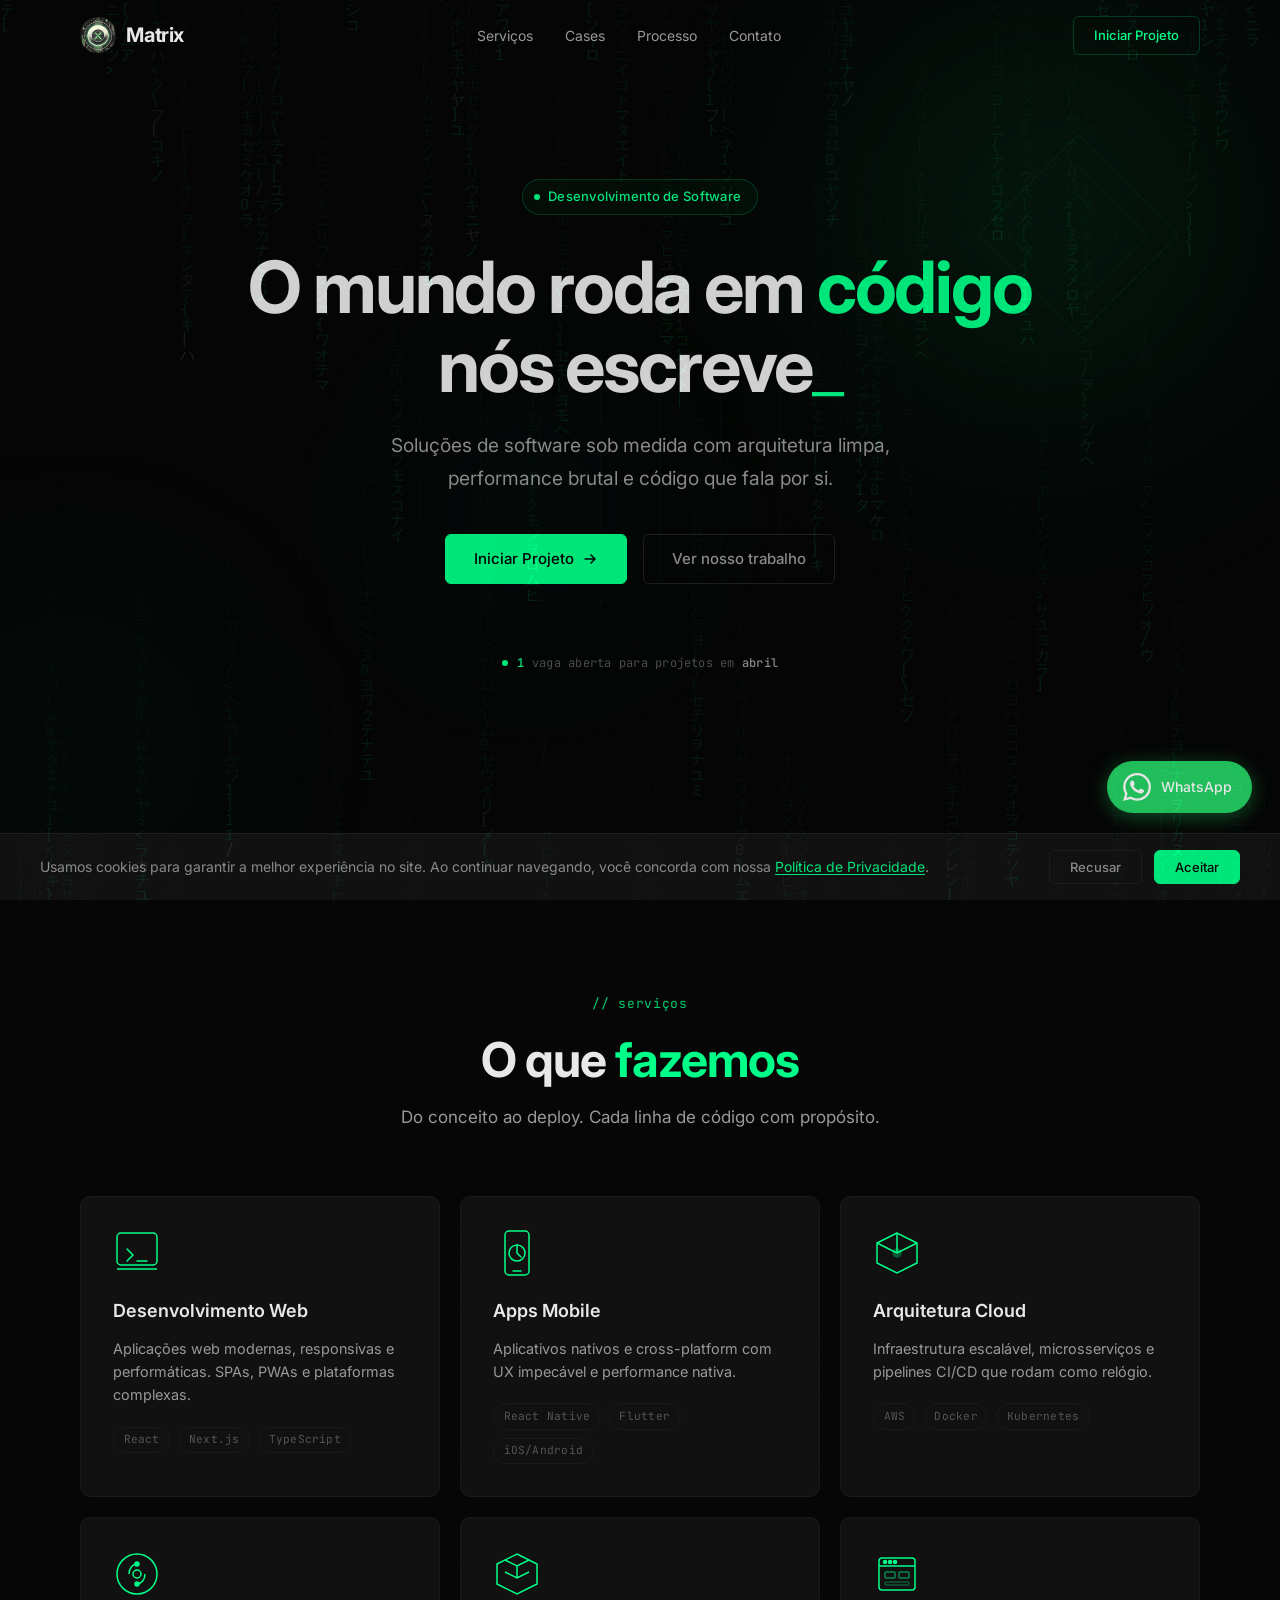
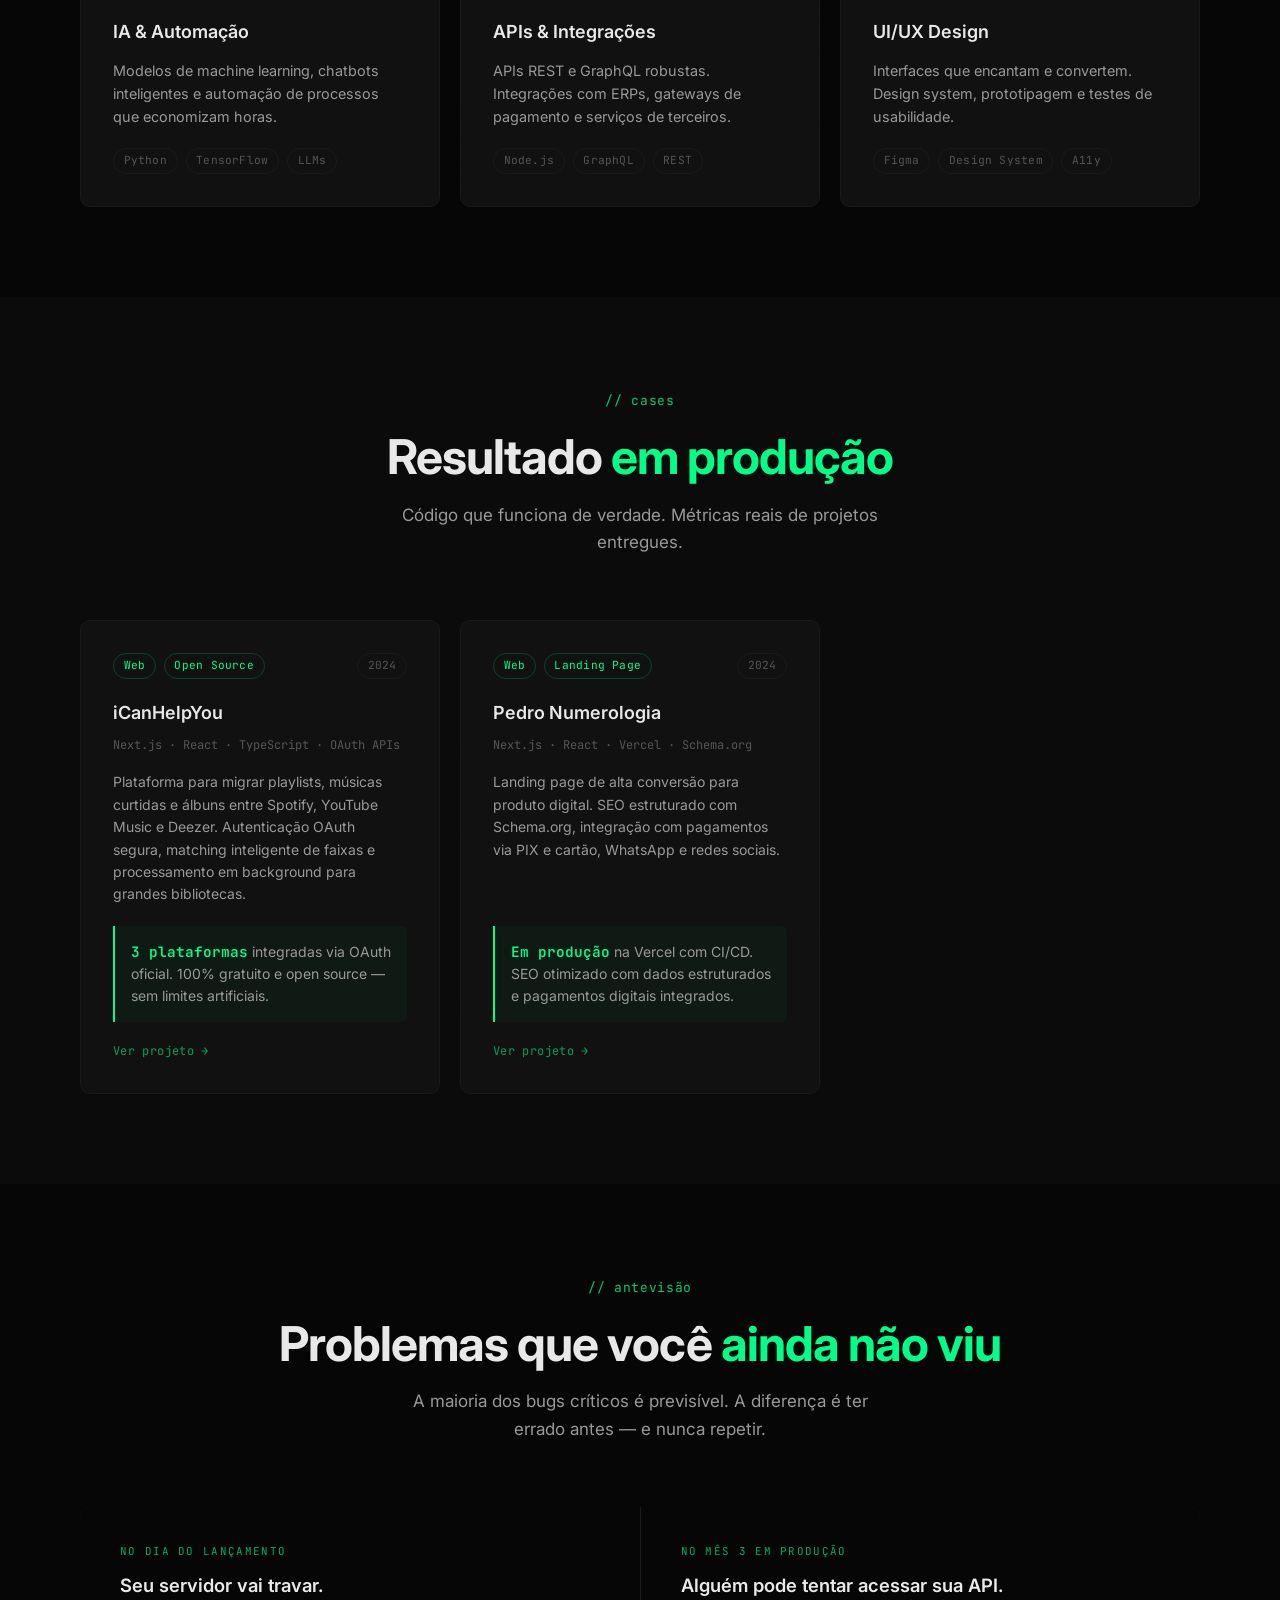
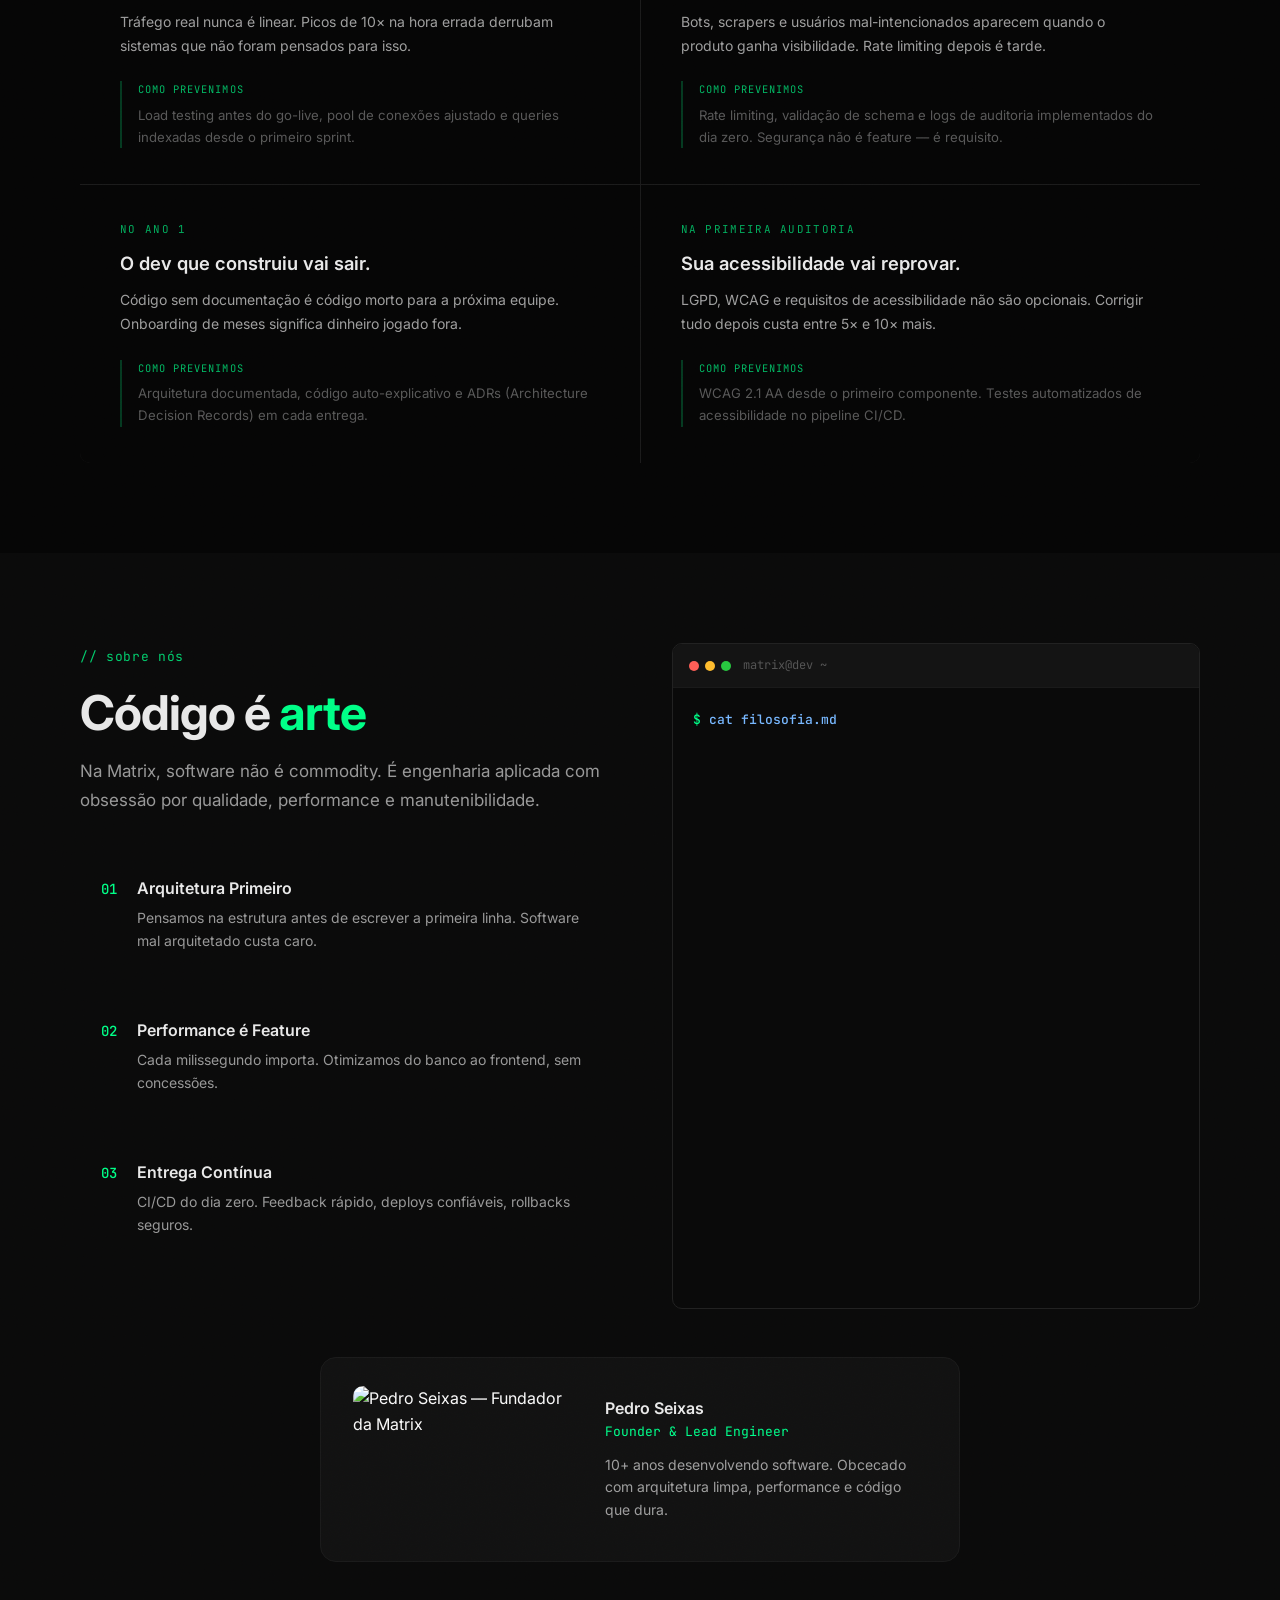
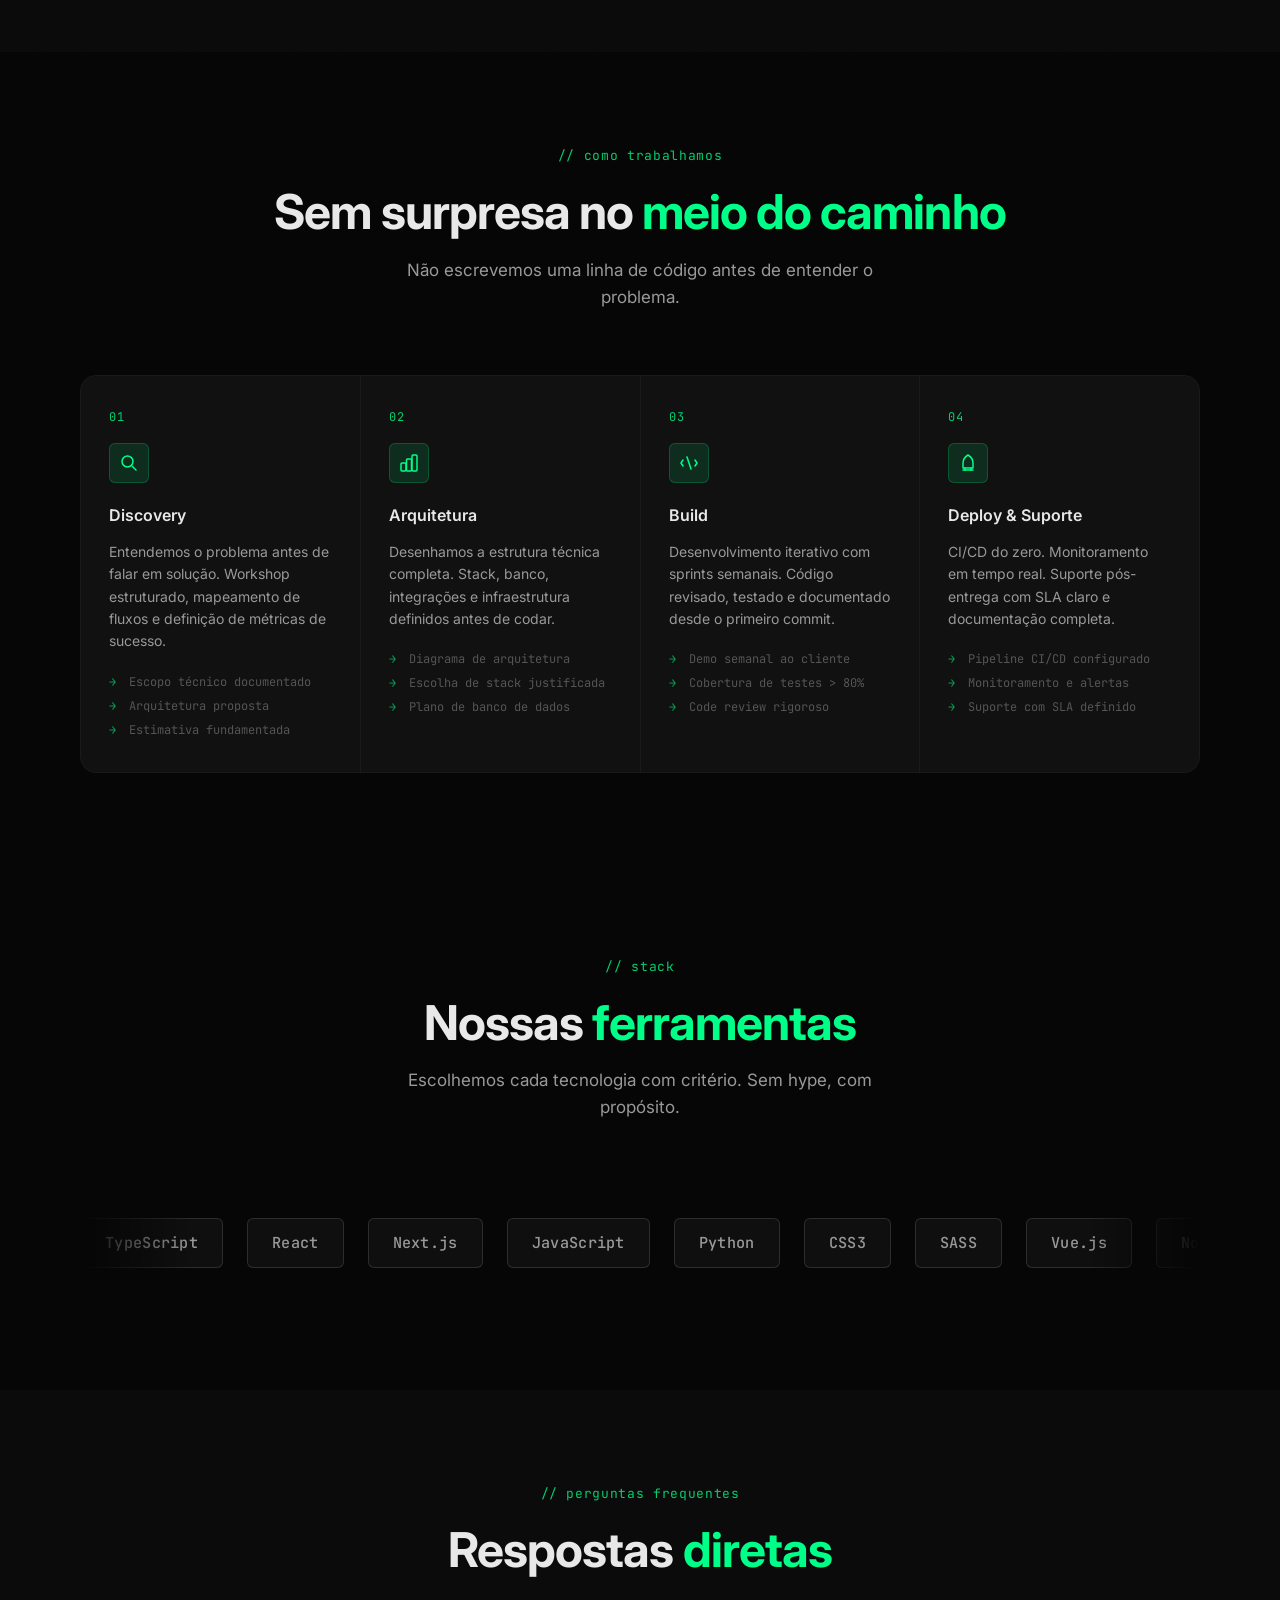
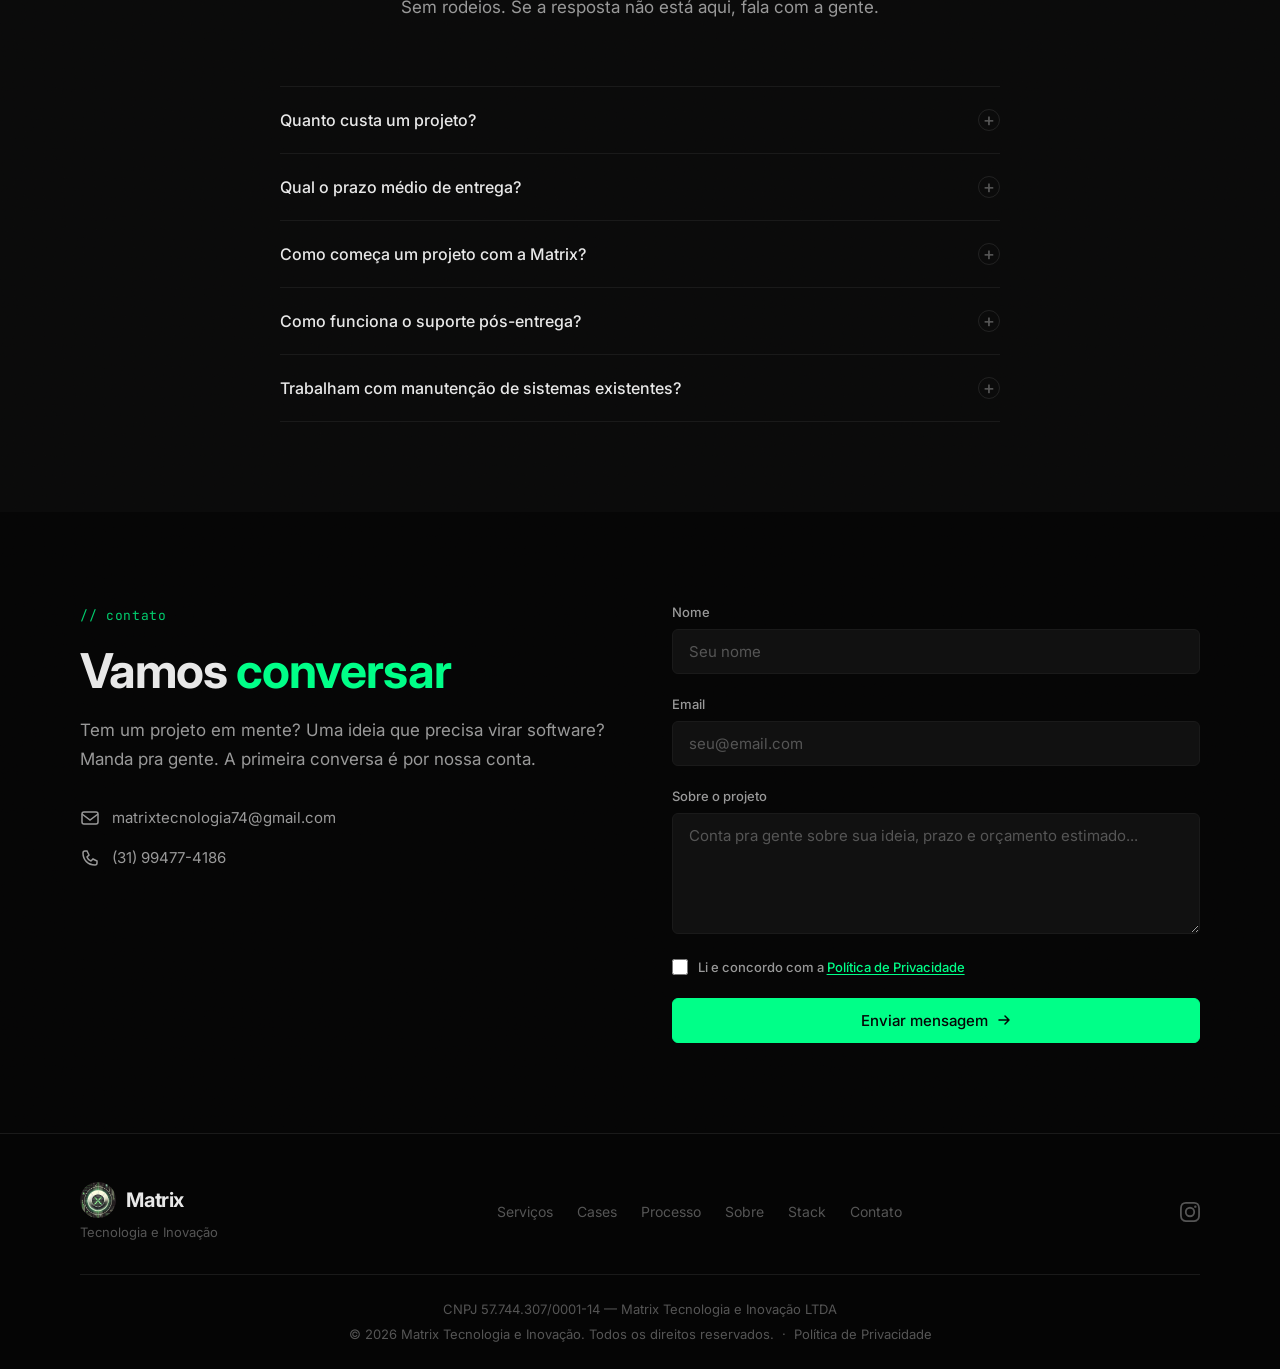
==== index.html @ fbf63c8b "feat: add Vercel security headers, CSP automation and content updates - Add vercel.json with Content" ====
<!DOCTYPE html>
<html lang="pt-BR">
<head>
    <meta charset="UTF-8">
    <meta name="viewport" content="width=device-width, initial-scale=1.0">

    <!-- SEO -->
    <meta name="description" content="Matrix Tecnologia e Inovação — Desenvolvimento de software sob medida. Web, mobile, cloud e IA com arquitetura limpa e entrega dentro do prazo.">
    <meta name="robots" content="index, follow">
    <meta name="author" content="Matrix Tecnologia e Inovação">
    <link rel="canonical" href="https://matrix-wheat-xi.vercel.app/">
    <link rel="sitemap" type="application/xml" href="/sitemap.xml">

    <!-- Open Graph -->
    <meta property="og:title" content="Matrix — Tecnologia e Inovação">
    <meta property="og:description" content="Software sob medida com arquitetura limpa, performance brutal e entrega dentro do prazo.">
    <meta property="og:type" content="website">
    <meta property="og:url" content="https://matrix-wheat-xi.vercel.app/">
    <meta property="og:image" content="https://matrix-wheat-xi.vercel.app/assets/images/og-image.png">
    <meta property="og:image:width" content="1200">
    <meta property="og:image:height" content="630">
    <meta property="og:image:alt" content="Matrix Tecnologia e Inovação">
    <meta property="og:site_name" content="Matrix Tecnologia e Inovação">
    <meta property="og:locale" content="pt_BR">

    <!-- Twitter Card -->
    <meta name="twitter:card" content="summary_large_image">
    <meta name="twitter:title" content="Matrix — Tecnologia e Inovação">
    <meta name="twitter:description" content="Software sob medida com arquitetura limpa, performance brutal e entrega dentro do prazo.">
    <meta name="twitter:image" content="https://matrix-wheat-xi.vercel.app/assets/images/og-image.png">
    <meta name="twitter:image:alt" content="Matrix Tecnologia e Inovação">

    <!-- Favicons -->
    <link rel="icon" href="/favicon.ico" sizes="any">
    <link rel="icon" href="/favicon.svg" type="image/svg+xml">
    <link rel="apple-touch-icon" href="/apple-touch-icon.png">
    <link rel="manifest" href="/site.webmanifest">
    <meta name="theme-color" content="#00ff88">
    <script type="application/ld+json">
    {
      "@context": "https://schema.org",
      "@type": "Organization",
      "name": "Matrix Tecnologia e Inovação",
      "legalName": "Matrix Tecnologia e Inovação LTDA",
      "taxID": "57.744.307/0001-14",
      "url": "https://matrix-wheat-xi.vercel.app",
      "logo": "https://matrix-wheat-xi.vercel.app/assets/images/logo.webp",
      "contactPoint": {
        "@type": "ContactPoint",
        "telephone": "+55-31-994774186",
        "email": "matrixtecnologia74@gmail.com",
        "contactType": "customer service"
      },
      "sameAs": [
        "https://www.instagram.com/matrixtecnologia.dev/"
      ]
    }
    </script>
    <title>Matrix — Tecnologia e Inovação</title>
    <link rel="preconnect" href="https://fonts.googleapis.com">
    <link rel="preconnect" href="https://fonts.gstatic.com" crossorigin>
    <link href="https://fonts.googleapis.com/css2?family=Inter:wght@300;400;500;600;700&family=JetBrains+Mono:wght@400;500&display=swap" rel="stylesheet">
    <link rel="stylesheet" href="css/style.css">

    <!-- Google Analytics -->
    <script async src="https://www.googletagmanager.com/gtag/js?id=G-4G82698109"></script>
    <script>
        window.dataLayer = window.dataLayer || [];
        function gtag(){dataLayer.push(arguments);}
        gtag('js', new Date());
        gtag('config', 'G-4G82698109');
    </script>

    <!-- Microsoft Clarity -->
    <script type="text/javascript">
        (function(c,l,a,r,i,t,y){
            c[a]=c[a]||function(){(c[a].q=c[a].q||[]).push(arguments)};
            t=l.createElement(r);t.async=1;t.src="https://www.clarity.ms/tag/"+i;
            y=l.getElementsByTagName(r)[0];y.parentNode.insertBefore(t,y);
        })(window, document, "clarity", "script", "vtnr4tjdec");
    </script>
</head>
<body>

    <canvas id="matrix-rain" aria-hidden="true"></canvas>

    <a href="#main-content" class="skip-link">Ir para o conteúdo principal</a>

    <!-- ═══════════════════════════════════════════════
         NAVBAR
         ═══════════════════════════════════════════════ -->
    <nav id="navbar">
        <div class="nav-container">
            <a href="#" class="nav-logo">
                <img src="assets/images/logo.webp" alt="Matrix Logo" class="logo-img" width="36" height="36">
                <span class="logo-text">Matrix</span>
            </a>
            <ul class="nav-links">
                <li><a href="#servicos">Serviços</a></li>
                <li><a href="#cases">Cases</a></li>
                <li><a href="#processo">Processo</a></li>
                <li><a href="#contato">Contato</a></li>
            </ul>
            <a href="#contato" class="nav-cta">Iniciar Projeto</a>
            <button class="nav-toggle" id="navToggle" aria-label="Abrir menu de navegação">
                <span></span><span></span><span></span>
            </button>
        </div>
    </nav>

    <!-- ═══════════════════════════════════════════════
         HERO
         ═══════════════════════════════════════════════ -->
    <section id="hero">
        <div class="grain-overlay"></div>
        <div class="hero-orb hero-orb--1"></div>
        <div class="hero-orb hero-orb--2"></div>
        <div class="hero-orb hero-orb--3"></div>
        <div class="hero-grid"></div>
        <svg class="hero-shape hero-shape--1" viewBox="0 0 200 200" fill="none" xmlns="http://www.w3.org/2000/svg" aria-hidden="true">
            <path d="M100 0L200 100L100 200L0 100Z" stroke="currentColor" stroke-width="1" opacity="0.15"/>
            <path d="M100 30L170 100L100 170L30 100Z" stroke="currentColor" stroke-width="1" opacity="0.1"/>
            <path d="M100 60L140 100L100 140L60 100Z" stroke="currentColor" stroke-width="1" opacity="0.08"/>
        </svg>
        <svg class="hero-shape hero-shape--2" viewBox="0 0 120 120" fill="none" xmlns="http://www.w3.org/2000/svg" aria-hidden="true">
            <circle cx="60" cy="60" r="58" stroke="currentColor" stroke-width="0.5" opacity="0.12"/>
            <circle cx="60" cy="60" r="40" stroke="currentColor" stroke-width="0.5" opacity="0.08"/>
            <circle cx="60" cy="60" r="22" stroke="currentColor" stroke-width="0.5" opacity="0.06"/>
            <line x1="60" y1="0" x2="60" y2="120" stroke="currentColor" stroke-width="0.3" opacity="0.06"/>
            <line x1="0" y1="60" x2="120" y2="60" stroke="currentColor" stroke-width="0.3" opacity="0.06"/>
        </svg>

        <div class="hero-content" id="main-content">
            <div class="hero-badge">
                <span class="badge-dot"></span>
                Desenvolvimento de Software
            </div>
            <h1 class="hero-title">
                O mundo roda em <span class="accent-text">código</span><br>
                nós escrevemos as regras<span class="cursor">_</span>
            </h1>
            <p class="hero-subtitle">
                Soluções de software sob medida com arquitetura limpa,
                performance brutal e código que fala por si.
            </p>
            <div class="hero-actions">
                <a href="#contato" class="btn btn--primary">
                    <span>Iniciar Projeto</span>
                    <svg width="16" height="16" viewBox="0 0 16 16" fill="none" aria-hidden="true">
                        <path d="M3 8H13M13 8L9 4M13 8L9 12" stroke="currentColor" stroke-width="1.5" stroke-linecap="round" stroke-linejoin="round"/>
                    </svg>
                </a>
                <a href="#cases" class="btn btn--ghost">Ver nosso trabalho</a>
            </div>
            <div class="hero-availability">
                <span class="availability-dot" aria-hidden="true"></span>
                <span><strong class="availability-count">1</strong> vaga aberta para projetos em <strong>abril</strong></span>
            </div>
        </div>
    </section>

    <!-- ═══════════════════════════════════════════════
         SERVIÇOS
         ═══════════════════════════════════════════════ -->
    <section id="servicos" class="section">
        <div class="grain-overlay"></div>
        <div class="container">
            <div class="section-header">
                <span class="section-tag">// serviços</span>
                <h2 class="section-title">O que <span class="accent-text">fazemos</span></h2>
                <p class="section-desc">
                    Do conceito ao deploy. Cada linha de código com propósito.
                </p>
            </div>
            <div class="services-grid">
                <div class="service-card reveal">
                    <div class="service-icon">
                        <svg viewBox="0 0 48 48" fill="none" stroke="currentColor" stroke-width="1.5" aria-hidden="true">
                            <rect x="4" y="4" width="40" height="32" rx="4" />
                            <path d="M14 20L20 26L14 32" stroke-linecap="round" stroke-linejoin="round"/>
                            <line x1="24" y1="32" x2="34" y2="32" stroke-linecap="round"/>
                            <line x1="4" y1="40" x2="44" y2="40"/>
                        </svg>
                    </div>
                    <h3>Desenvolvimento Web</h3>
                    <p>Aplicações web modernas, responsivas e performáticas. SPAs, PWAs e plataformas complexas.</p>
                    <div class="service-tags">
                        <span>React</span><span>Next.js</span><span>TypeScript</span>
                    </div>
                </div>

                <div class="service-card reveal">
                    <div class="service-icon">
                        <svg viewBox="0 0 48 48" fill="none" stroke="currentColor" stroke-width="1.5" aria-hidden="true">
                            <rect x="12" y="2" width="24" height="44" rx="4"/>
                            <line x1="20" y1="42" x2="28" y2="42" stroke-linecap="round"/>
                            <circle cx="24" cy="24" r="8"/>
                            <path d="M24 16V24L28 28" stroke-linecap="round" stroke-linejoin="round"/>
                        </svg>
                    </div>
                    <h3>Apps Mobile</h3>
                    <p>Aplicativos nativos e cross-platform com UX impecável e performance nativa.</p>
                    <div class="service-tags">
                        <span>React Native</span><span>Flutter</span><span>iOS/Android</span>
                    </div>
                </div>

                <div class="service-card reveal">
                    <div class="service-icon">
                        <svg viewBox="0 0 48 48" fill="none" stroke="currentColor" stroke-width="1.5" aria-hidden="true">
                            <path d="M24 4L4 14V34L24 44L44 34V14L24 4Z"/>
                            <path d="M24 4V24"/>
                            <path d="M4 14L24 24"/>
                            <path d="M44 14L24 24"/>
                            <circle cx="24" cy="24" r="4" fill="currentColor" opacity="0.3"/>
                        </svg>
                    </div>
                    <h3>Arquitetura Cloud</h3>
                    <p>Infraestrutura escalável, microsserviços e pipelines CI/CD que rodam como relógio.</p>
                    <div class="service-tags">
                        <span>AWS</span><span>Docker</span><span>Kubernetes</span>
                    </div>
                </div>

                <div class="service-card reveal">
                    <div class="service-icon">
                        <svg viewBox="0 0 48 48" fill="none" stroke="currentColor" stroke-width="1.5" aria-hidden="true">
                            <circle cx="24" cy="24" r="20"/>
                            <path d="M16 24C16 18 20 14 24 14"/>
                            <path d="M32 24C32 30 28 34 24 34"/>
                            <circle cx="24" cy="24" r="4"/>
                            <circle cx="24" cy="14" r="2" fill="currentColor"/>
                            <circle cx="24" cy="34" r="2" fill="currentColor"/>
                        </svg>
                    </div>
                    <h3>IA & Automação</h3>
                    <p>Modelos de machine learning, chatbots inteligentes e automação de processos que economizam horas.</p>
                    <div class="service-tags">
                        <span>Python</span><span>TensorFlow</span><span>LLMs</span>
                    </div>
                </div>

                <div class="service-card reveal">
                    <div class="service-icon">
                        <svg viewBox="0 0 48 48" fill="none" stroke="currentColor" stroke-width="1.5" aria-hidden="true">
                            <path d="M24 4L44 14V34L24 44L4 34V14L24 4Z"/>
                            <path d="M12 10L24 16L36 10"/>
                            <path d="M12 22L24 28L36 22"/>
                            <path d="M24 16V28"/>
                        </svg>
                    </div>
                    <h3>APIs & Integrações</h3>
                    <p>APIs REST e GraphQL robustas. Integrações com ERPs, gateways de pagamento e serviços de terceiros.</p>
                    <div class="service-tags">
                        <span>Node.js</span><span>GraphQL</span><span>REST</span>
                    </div>
                </div>

                <div class="service-card reveal">
                    <div class="service-icon">
                        <svg viewBox="0 0 48 48" fill="none" stroke="currentColor" stroke-width="1.5" aria-hidden="true">
                            <rect x="6" y="8" width="36" height="32" rx="3"/>
                            <path d="M6 16H42"/>
                            <circle cx="12" cy="12" r="1.5" fill="currentColor"/>
                            <circle cx="17" cy="12" r="1.5" fill="currentColor"/>
                            <circle cx="22" cy="12" r="1.5" fill="currentColor"/>
                            <rect x="12" y="22" width="10" height="6" rx="1" opacity="0.5"/>
                            <rect x="26" y="22" width="10" height="6" rx="1" opacity="0.5"/>
                            <rect x="12" y="32" width="24" height="3" rx="1" opacity="0.3"/>
                        </svg>
                    </div>
                    <h3>UI/UX Design</h3>
                    <p>Interfaces que encantam e convertem. Design system, prototipagem e testes de usabilidade.</p>
                    <div class="service-tags">
                        <span>Figma</span><span>Design System</span><span>A11y</span>
                    </div>
                </div>
            </div>
        </div>
    </section>

    <!-- ═══════════════════════════════════════════════
         CASES
         ═══════════════════════════════════════════════ -->
    <section id="cases" class="section">
        <div class="grain-overlay"></div>
        <div class="container">
            <div class="section-header">
                <span class="section-tag">// cases</span>
                <h2 class="section-title">Resultado <span class="accent-text">em produção</span></h2>
                <p class="section-desc">
                    Código que funciona de verdade. Métricas reais de projetos entregues.
                </p>
            </div>
            <div class="cases-grid">
                <div class="case-card reveal">
                    <div class="case-tags">
                        <span class="case-tag">Web</span>
                        <span class="case-tag">Open Source</span>
                        <span class="case-tag case-tag--date">2024</span>
                    </div>
                    <h3 class="case-title">iCanHelpYou</h3>
                    <p class="case-stack">Next.js · React · TypeScript · OAuth APIs</p>
                    <p class="case-desc">Plataforma para migrar playlists, músicas curtidas e álbuns entre Spotify, YouTube Music e Deezer. Autenticação OAuth segura, matching inteligente de faixas e processamento em background para grandes bibliotecas.</p>
                    <div class="case-result">
                        <span class="case-metric">3 plataformas</span> integradas via OAuth oficial. 100% gratuito e open source — sem limites artificiais.
                    </div>
                    <div class="case-links">
                        <a href="https://icanhelpyou-delta.vercel.app/login" class="case-link" target="_blank" rel="noopener">Ver projeto →</a>
                    </div>
                </div>

                <div class="case-card reveal">
                    <div class="case-tags">
                        <span class="case-tag">Web</span>
                        <span class="case-tag">Landing Page</span>
                        <span class="case-tag case-tag--date">2024</span>
                    </div>
                    <h3 class="case-title">Pedro Numerologia</h3>
                    <p class="case-stack">Next.js · React · Vercel · Schema.org</p>
                    <p class="case-desc">Landing page de alta conversão para produto digital. SEO estruturado com Schema.org, integração com pagamentos via PIX e cartão, WhatsApp e redes sociais.</p>
                    <div class="case-result">
                        <span class="case-metric">Em produção</span> na Vercel com CI/CD. SEO otimizado com dados estruturados e pagamentos digitais integrados.
                    </div>
                    <a href="https://pedro-numerologia.vercel.app/" class="case-link" target="_blank" rel="noopener">Ver projeto →</a>
                </div>
            </div>
        </div>
    </section>

    <!-- ═══════════════════════════════════════════════
         PROBLEMAS QUE VOCÊ AINDA NÃO VIU
         ═══════════════════════════════════════════════ -->
    <section id="problemas" class="section">
        <div class="grain-overlay"></div>
        <div class="container">
            <div class="section-header">
                <span class="section-tag">// antevisão</span>
                <h2 class="section-title">Problemas que você <span class="accent-text">ainda não viu</span></h2>
                <p class="section-desc">
                    A maioria dos bugs críticos é previsível. A diferença é ter errado antes — e nunca repetir.
                </p>
            </div>
            <div class="problems-grid">
                <div class="problem-card reveal">
                    <div class="problem-when">No dia do lançamento</div>
                    <h3>Seu servidor vai travar.</h3>
                    <p>Tráfego real nunca é linear. Picos de 10× na hora errada derrubam sistemas que não foram pensados para isso.</p>
                    <div class="problem-how">
                        <span class="problem-how-label">Como prevenimos</span>
                        Load testing antes do go-live, pool de conexões ajustado e queries indexadas desde o primeiro sprint.
                    </div>
                </div>
                <div class="problem-card reveal">
                    <div class="problem-when">No mês 3 em produção</div>
                    <h3>Alguém pode tentar acessar sua API.</h3>
                    <p>Bots, scrapers e usuários mal-intencionados aparecem quando o produto ganha visibilidade. Rate limiting depois é tarde.</p>
                    <div class="problem-how">
                        <span class="problem-how-label">Como prevenimos</span>
                        Rate limiting, validação de schema e logs de auditoria implementados do dia zero. Segurança não é feature — é requisito.
                    </div>
                </div>
                <div class="problem-card reveal">
                    <div class="problem-when">No ano 1</div>
                    <h3>O dev que construiu vai sair.</h3>
                    <p>Código sem documentação é código morto para a próxima equipe. Onboarding de meses significa dinheiro jogado fora.</p>
                    <div class="problem-how">
                        <span class="problem-how-label">Como prevenimos</span>
                        Arquitetura documentada, código auto-explicativo e ADRs (Architecture Decision Records) em cada entrega.
                    </div>
                </div>
                <div class="problem-card reveal">
                    <div class="problem-when">Na primeira auditoria</div>
                    <h3>Sua acessibilidade vai reprovar.</h3>
                    <p>LGPD, WCAG e requisitos de acessibilidade não são opcionais. Corrigir tudo depois custa entre 5× e 10× mais.</p>
                    <div class="problem-how">
                        <span class="problem-how-label">Como prevenimos</span>
                        WCAG 2.1 AA desde o primeiro componente. Testes automatizados de acessibilidade no pipeline CI/CD.
                    </div>
                </div>
            </div>
        </div>
    </section>

    <!-- ═══════════════════════════════════════════════
         SOBRE
         ═══════════════════════════════════════════════ -->
    <section id="sobre" class="section">
        <div class="grain-overlay"></div>
        <div class="container">
            <div class="about-layout">
                <div class="about-text">
                    <span class="section-tag">// sobre nós</span>
                    <h2 class="section-title">Código é <span class="accent-text">arte</span></h2>
                    <p class="about-lead">
                        Na Matrix, software não é commodity. É engenharia aplicada com
                        obsessão por qualidade, performance e manutenibilidade.
                    </p>
                    <div class="about-values">
                        <div class="value-item reveal">
                            <span class="value-marker">01</span>
                            <div>
                                <h4>Arquitetura Primeiro</h4>
                                <p>Pensamos na estrutura antes de escrever a primeira linha. Software mal arquitetado custa caro.</p>
                            </div>
                        </div>
                        <div class="value-item reveal">
                            <span class="value-marker">02</span>
                            <div>
                                <h4>Performance é Feature</h4>
                                <p>Cada milissegundo importa. Otimizamos do banco ao frontend, sem concessões.</p>
                            </div>
                        </div>
                        <div class="value-item reveal">
                            <span class="value-marker">03</span>
                            <div>
                                <h4>Entrega Contínua</h4>
                                <p>CI/CD do dia zero. Feedback rápido, deploys confiáveis, rollbacks seguros.</p>
                            </div>
                        </div>
                    </div>
                </div>
                <div class="about-terminal reveal">
                    <div class="terminal">
                        <div class="terminal-header">
                            <div class="terminal-dots" aria-hidden="true">
                                <span></span><span></span><span></span>
                            </div>
                            <span class="terminal-title">matrix@dev ~ </span>
                        </div>
                        <div class="terminal-body" id="terminalLive" aria-live="polite" aria-label="Terminal animado"></div>
                    </div>
                </div>
            </div>

            <!-- Founder card -->
            <div class="about-founder reveal">
                <img src="assets/images/photo_profile.png" alt="Pedro Seixas — Fundador da Matrix" class="founder-photo" width="220" height="147" loading="lazy">
                <div class="founder-info">
                    <p class="founder-name">Pedro Seixas</p>
                    <p class="founder-role">Founder & Lead Engineer</p>
                    <p class="founder-bio">10+ anos desenvolvendo software. Obcecado com arquitetura limpa, performance e código que dura.</p>
                </div>
            </div>

        </div>
    </section>

    <!-- ═══════════════════════════════════════════════
         PROCESSO
         ═══════════════════════════════════════════════ -->
    <section id="processo" class="section">
        <div class="grain-overlay"></div>
        <div class="container">
            <div class="section-header">
                <span class="section-tag">// como trabalhamos</span>
                <h2 class="section-title">Sem surpresa no <span class="accent-text">meio do caminho</span></h2>
                <p class="section-desc">
                    Não escrevemos uma linha de código antes de entender o problema.
                </p>
            </div>
            <div class="process-grid">
                <div class="process-step reveal">
                    <div class="process-number">01</div>
                    <div class="process-icon" aria-hidden="true">
                        <svg width="20" height="20" viewBox="0 0 20 20" fill="none" stroke="currentColor" stroke-width="1.5">
                            <circle cx="8.5" cy="8.5" r="5.5"/>
                            <path d="M17 17l-3.5-3.5" stroke-linecap="round" stroke-linejoin="round"/>
                        </svg>
                    </div>
                    <h3 class="process-title">Discovery</h3>
                    <p class="process-desc">Entendemos o problema antes de falar em solução. Workshop estruturado, mapeamento de fluxos e definição de métricas de sucesso.</p>
                    <ul class="process-deliverables">
                        <li>Escopo técnico documentado</li>
                        <li>Arquitetura proposta</li>
                        <li>Estimativa fundamentada</li>
                    </ul>
                </div>

                <div class="process-step reveal">
                    <div class="process-number">02</div>
                    <div class="process-icon" aria-hidden="true">
                        <svg width="20" height="20" viewBox="0 0 20 20" fill="none" stroke="currentColor" stroke-width="1.5">
                            <rect x="2" y="10" width="5" height="8" rx="1"/>
                            <rect x="7.5" y="6" width="5" height="12" rx="1"/>
                            <rect x="13" y="2" width="5" height="16" rx="1"/>
                        </svg>
                    </div>
                    <h3 class="process-title">Arquitetura</h3>
                    <p class="process-desc">Desenhamos a estrutura técnica completa. Stack, banco, integrações e infraestrutura definidos antes de codar.</p>
                    <ul class="process-deliverables">
                        <li>Diagrama de arquitetura</li>
                        <li>Escolha de stack justificada</li>
                        <li>Plano de banco de dados</li>
                    </ul>
                </div>

                <div class="process-step reveal">
                    <div class="process-number">03</div>
                    <div class="process-icon" aria-hidden="true">
                        <svg width="20" height="20" viewBox="0 0 20 20" fill="none" stroke="currentColor" stroke-width="1.5">
                            <polyline points="4,7 2,10 4,13" stroke-linecap="round" stroke-linejoin="round"/>
                            <polyline points="16,7 18,10 16,13" stroke-linecap="round" stroke-linejoin="round"/>
                            <line x1="8" y1="4" x2="12" y2="16" stroke-linecap="round"/>
                        </svg>
                    </div>
                    <h3 class="process-title">Build</h3>
                    <p class="process-desc">Desenvolvimento iterativo com sprints semanais. Código revisado, testado e documentado desde o primeiro commit.</p>
                    <ul class="process-deliverables">
                        <li>Demo semanal ao cliente</li>
                        <li>Cobertura de testes &gt; 80%</li>
                        <li>Code review rigoroso</li>
                    </ul>
                </div>

                <div class="process-step reveal">
                    <div class="process-number">04</div>
                    <div class="process-icon" aria-hidden="true">
                        <svg width="20" height="20" viewBox="0 0 20 20" fill="none" stroke="currentColor" stroke-width="1.5">
                            <path d="M10 2c0 0 5 3 5 8v5H5v-5c0-5 5-8 5-8z" stroke-linecap="round" stroke-linejoin="round"/>
                            <path d="M7 15v2M13 15v2" stroke-linecap="round"/>
                            <path d="M5 17h10" stroke-linecap="round"/>
                        </svg>
                    </div>
                    <h3 class="process-title">Deploy & Suporte</h3>
                    <p class="process-desc">CI/CD do zero. Monitoramento em tempo real. Suporte pós-entrega com SLA claro e documentação completa.</p>
                    <ul class="process-deliverables">
                        <li>Pipeline CI/CD configurado</li>
                        <li>Monitoramento e alertas</li>
                        <li>Suporte com SLA definido</li>
                    </ul>
                </div>
            </div>
        </div>
    </section>

    <!-- ═══════════════════════════════════════════════
         DEPOIMENTOS
         ═══════════════════════════════════════════════ -->
    <section id="depoimentos" class="section" style="display:none">
        <div class="grain-overlay"></div>
        <div class="container">
            <div class="section-header">
                <h2 class="section-title">Quem <span class="accent-text">confia</span> na gente</h2>
                <p class="section-desc">
                    Não precisa acreditar em nós. Acredite em quem já passou por aqui.
                </p>
            </div>
            <div class="testimonials-grid">
                <div class="testimonial-card reveal">
                    <p class="testimonial-quote">Lorem ipsum dolor sit amet, consectetur adipiscing elit. Sed do eiusmod tempor incididunt ut labore et dolore magna aliqua. Ut enim ad minim veniam, quis nostrud exercitation ullamco laboris.</p>
                    <div class="testimonial-author">
                        <div class="author-avatar" aria-hidden="true">XX</div>
                        <div class="author-info">
                            <p class="author-name">Lorem Ipsum</p>
                            <p class="author-role">Cargo — Empresa</p>
                        </div>
                    </div>
                </div>

                <div class="testimonial-card reveal">
                    <p class="testimonial-quote">Duis aute irure dolor in reprehenderit in voluptate velit esse cillum dolore eu fugiat nulla pariatur. Excepteur sint occaecat cupidatat non proident, sunt in culpa qui officia deserunt mollit anim.</p>
                    <div class="testimonial-author">
                        <div class="author-avatar" aria-hidden="true">XX</div>
                        <div class="author-info">
                            <p class="author-name">Lorem Ipsum</p>
                            <p class="author-role">Cargo — Empresa</p>
                        </div>
                    </div>
                </div>

                <div class="testimonial-card reveal">
                    <p class="testimonial-quote">Nemo enim ipsam voluptatem quia voluptas sit aspernatur aut odit aut fugit, sed quia consequuntur magni dolores eos qui ratione voluptatem sequi nesciunt et molestiae non recusandae.</p>
                    <div class="testimonial-author">
                        <div class="author-avatar" aria-hidden="true">XX</div>
                        <div class="author-info">
                            <p class="author-name">Lorem Ipsum</p>
                            <p class="author-role">Cargo — Empresa</p>
                        </div>
                    </div>
                </div>
            </div>
        </div>
    </section>

    <!-- ═══════════════════════════════════════════════
         TECNOLOGIAS
         ═══════════════════════════════════════════════ -->
    <section id="tecnologias" class="section">
        <div class="grain-overlay"></div>
        <div class="container">
            <div class="section-header">
                <span class="section-tag">// stack</span>
                <h2 class="section-title">Nossas <span class="accent-text">ferramentas</span></h2>
                <p class="section-desc">
                    Escolhemos cada tecnologia com critério. Sem hype, com propósito.
                </p>
            </div>
            <div class="tech-marquee">
                <div class="tech-track">
                    <div class="tech-item">TypeScript</div>
                    <div class="tech-item">React</div>
                    <div class="tech-item">Next.js</div>
                    <div class="tech-item">JavaScript</div>
                    <div class="tech-item">Python</div>
                    <div class="tech-item">CSS3</div>
                    <div class="tech-item">SASS</div>
                    <div class="tech-item">Vue.js</div>
                    <div class="tech-item">Node.js</div>
                    <div class="tech-item">PostgreSQL</div>
                    <div class="tech-item">SQL Server</div>
                    <div class="tech-item">REST APIs</div>
                    <div class="tech-item">HTML5</div>
                    <div class="tech-item">Vercel</div>
                    <!-- Duplicate for seamless loop -->
                    <div class="tech-item">TypeScript</div>
                    <div class="tech-item">React</div>
                    <div class="tech-item">Next.js</div>
                    <div class="tech-item">JavaScript</div>
                    <div class="tech-item">Python</div>
                    <div class="tech-item">CSS3</div>
                    <div class="tech-item">SASS</div>
                    <div class="tech-item">Vue.js</div>
                    <div class="tech-item">Node.js</div>
                    <div class="tech-item">PostgreSQL</div>
                    <div class="tech-item">SQL Server</div>
                    <div class="tech-item">REST APIs</div>
                    <div class="tech-item">HTML5</div>
                    <div class="tech-item">Vercel</div>
                </div>
            </div>
        </div>
    </section>

    <!-- ═══════════════════════════════════════════════
         FAQ
         ═══════════════════════════════════════════════ -->
    <section id="faq" class="section">
        <div class="grain-overlay"></div>
        <div class="container">
            <div class="section-header">
                <span class="section-tag">// perguntas frequentes</span>
                <h2 class="section-title">Respostas <span class="accent-text">diretas</span></h2>
                <p class="section-desc">
                    Sem rodeios. Se a resposta não está aqui, fala com a gente.
                </p>
            </div>
            <div class="faq-list">
                <div class="faq-item">
                    <button class="faq-question" aria-expanded="false">
                        <span>Quanto custa um projeto?</span>
                        <span class="faq-icon" aria-hidden="true">+</span>
                    </button>
                    <div class="faq-answer">
                        <div class="faq-answer-inner">
                            Cada projeto tem escopo único — não trabalhamos com tabela de preços. O que fazemos é entender o problema antes de falar em número. Agende uma conversa gratuita e, com base no que você precisa construir, apresentamos uma proposta detalhada com escopo e investimento claros.
                        </div>
                    </div>
                </div>

                <div class="faq-item">
                    <button class="faq-question" aria-expanded="false">
                        <span>Qual o prazo médio de entrega?</span>
                        <span class="faq-icon" aria-hidden="true">+</span>
                    </button>
                    <div class="faq-answer">
                        <div class="faq-answer-inner">
                            Depende do projeto. Um site institucional ou landing page sai em cerca de 4 semanas. Plataformas com múltiplas integrações e funcionalidades demandam mais tempo — o prazo é definido junto com o escopo no início, sem estimativas no escuro.
                        </div>
                    </div>
                </div>

                <div class="faq-item">
                    <button class="faq-question" aria-expanded="false">
                        <span>Como começa um projeto com a Matrix?</span>
                        <span class="faq-icon" aria-hidden="true">+</span>
                    </button>
                    <div class="faq-answer">
                        <div class="faq-answer-inner">
                            Tudo começa com uma conversa. Você conta o que precisa, a gente entende o problema e apresenta um caminho. Se fizer sentido para os dois lados, iniciamos com a fase de Discovery: levantamento de requisitos, arquitetura e estimativa fundamentada — antes de qualquer linha de código.
                        </div>
                    </div>
                </div>

                <div class="faq-item">
                    <button class="faq-question" aria-expanded="false">
                        <span>Como funciona o suporte pós-entrega?</span>
                        <span class="faq-icon" aria-hidden="true">+</span>
                    </button>
                    <div class="faq-answer">
                        <div class="faq-answer-inner">
                            Todo projeto inclui 30 dias de garantia após o go-live. Nesse período, corrigimos qualquer comportamento inesperado ou ajuste dentro do escopo acordado sem custo adicional. Para evolução e manutenção contínua após esse prazo, trabalhamos com contratos de suporte com SLA definido.
                        </div>
                    </div>
                </div>

                <div class="faq-item">
                    <button class="faq-question" aria-expanded="false">
                        <span>Trabalham com manutenção de sistemas existentes?</span>
                        <span class="faq-icon" aria-hidden="true">+</span>
                    </button>
                    <div class="faq-answer">
                        <div class="faq-answer-inner">
                            Sim. Além de novos projetos, atuamos na evolução de sistemas legados — refatoração, migração tecnológica, otimização de performance e integração com novas ferramentas. O próprio fundador da Matrix é especialista em modernização de sistemas legados, com histórico de migrações incrementais sem downtime. Se você tem um sistema que precisa evoluir sem parar, a gente sabe como fazer isso com segurança.
                        </div>
                    </div>
                </div>
            </div>
        </div>
    </section>

    <!-- ═══════════════════════════════════════════════
         CONTATO
         ═══════════════════════════════════════════════ -->
    <section id="contato" class="section">
        <div class="grain-overlay"></div>
        <div class="container">
            <div class="contact-layout">
                <div class="contact-info">
                    <span class="section-tag">// contato</span>
                    <h2 class="section-title">Vamos <span class="accent-text">conversar</span></h2>
                    <p class="contact-lead">
                        Tem um projeto em mente? Uma ideia que precisa virar software?
                        Manda pra gente. A primeira conversa é por nossa conta.
                    </p>
                    <div class="contact-details">
                        <a href="mailto:matrixtecnologia74@gmail.com" class="contact-link">
                            <svg width="20" height="20" viewBox="0 0 20 20" fill="none" stroke="currentColor" stroke-width="1.5" aria-hidden="true">
                                <rect x="2" y="4" width="16" height="12" rx="2"/>
                                <path d="M2 6L10 12L18 6"/>
                            </svg>
                            matrixtecnologia74@gmail.com
                        </a>
                        <a href="tel:+5531994774186" class="contact-link">
                            <svg width="20" height="20" viewBox="0 0 20 20" fill="none" stroke="currentColor" stroke-width="1.5" aria-hidden="true">
                                <path d="M3 5C3 4 4 3 5 3H7L9 7L7 9C7 9 8 12 11 13L13 11L17 13V15C17 16 16 17 15 17C8 17 3 12 3 5Z"/>
                            </svg>
                            (31) 99477-4186
                        </a>
                    </div>
                </div>
                <form class="contact-form" id="contactForm" action="https://formspree.io/f/xlgpjlzj" method="POST">
                    <div class="form-group">
                        <label for="name">Nome</label>
                        <input type="text" id="name" name="name" placeholder="Seu nome" required>
                    </div>
                    <div class="form-group">
                        <label for="email">Email</label>
                        <input type="email" id="email" name="email" placeholder="seu@email.com" required>
                    </div>
                    <div class="form-group">
                        <label for="project">Sobre o projeto</label>
                        <textarea id="project" name="project" rows="5" placeholder="Conta pra gente sobre sua ideia, prazo e orçamento estimado..." required></textarea>
                    </div>
                    <div class="form-group form-group--consent">
                        <label class="form-consent">
                            <input type="checkbox" name="_consent" required>
                            <span>Li e concordo com a <a href="/politica-de-privacidade.html" target="_blank" rel="noopener">Política de Privacidade</a></span>
                        </label>
                    </div>
                    <button type="submit" class="btn btn--primary btn--full">
                        <span>Enviar mensagem</span>
                        <svg width="16" height="16" viewBox="0 0 16 16" fill="none" aria-hidden="true">
                            <path d="M3 8H13M13 8L9 4M13 8L9 12" stroke="currentColor" stroke-width="1.5" stroke-linecap="round" stroke-linejoin="round"/>
                        </svg>
                    </button>
                </form>
            </div>
        </div>
    </section>

    <!-- ═══════════════════════════════════════════════
         FOOTER
         ═══════════════════════════════════════════════ -->
    <footer id="footer">
        <div class="container">
            <div class="footer-content">
                <div class="footer-brand">
                    <a href="#" class="nav-logo">
                        <img src="assets/images/logo.webp" alt="Matrix Logo" class="logo-img" width="36" height="36" loading="lazy">
                        <span class="logo-text">Matrix</span>
                    </a>
                    <p class="footer-tagline">Tecnologia e Inovação</p>
                </div>
                <div class="footer-links">
                    <a href="#servicos">Serviços</a>
                    <a href="#cases">Cases</a>
                    <a href="#processo">Processo</a>
                    <a href="#sobre">Sobre</a>
                    <a href="#tecnologias">Stack</a>
                    <a href="#contato">Contato</a>
                </div>
                <div class="footer-social">
                    <a href="https://www.instagram.com/matrixtecnologia.dev/" target="_blank" rel="noopener" aria-label="Instagram">
                        <svg width="20" height="20" viewBox="0 0 24 24" fill="currentColor" aria-hidden="true">
                            <path d="M12 2.163c3.204 0 3.584.012 4.85.07 3.252.148 4.771 1.691 4.919 4.919.058 1.265.069 1.645.069 4.849 0 3.205-.012 3.584-.069 4.849-.149 3.225-1.664 4.771-4.919 4.919-1.266.058-1.644.07-4.85.07-3.204 0-3.584-.012-4.849-.07-3.26-.149-4.771-1.699-4.919-4.92-.058-1.265-.07-1.644-.07-4.849 0-3.204.013-3.583.07-4.849.149-3.227 1.664-4.771 4.919-4.919 1.266-.057 1.645-.069 4.849-.069zM12 0C8.741 0 8.333.014 7.053.072 2.695.272.273 2.69.073 7.052.014 8.333 0 8.741 0 12c0 3.259.014 3.668.072 4.948.2 4.358 2.618 6.78 6.98 6.98C8.333 23.986 8.741 24 12 24c3.259 0 3.668-.014 4.948-.072 4.354-.2 6.782-2.618 6.979-6.98.059-1.28.073-1.689.073-4.948 0-3.259-.014-3.667-.072-4.947-.196-4.354-2.617-6.78-6.979-6.98C15.668.014 15.259 0 12 0zm0 5.838a6.162 6.162 0 100 12.324 6.162 6.162 0 000-12.324zM12 16a4 4 0 110-8 4 4 0 010 8zm6.406-11.845a1.44 1.44 0 100 2.881 1.44 1.44 0 000-2.881z"/>
                        </svg>
                    </a>
                </div>
            </div>
            <div class="footer-bottom">
                <p>CNPJ 57.744.307/0001-14 — Matrix Tecnologia e Inovação LTDA</p>
                <p>&copy; <span id="copyright-year">2026</span> Matrix Tecnologia e Inovação. Todos os direitos reservados. &nbsp;·&nbsp; <a href="/politica-de-privacidade.html">Política de Privacidade</a></p>
            </div>
        </div>
    </footer>

    <!-- WhatsApp FAB -->
    <a
        href="https://api.whatsapp.com/send?phone=5531994774186&text=Ol%C3%A1!%20Gostaria%20de%20conversar%20sobre%20um%20projeto."
        class="whatsapp-fab"
        target="_blank"
        rel="noopener noreferrer"
        aria-label="Fale conosco pelo WhatsApp"
    >
        <svg width="28" height="28" viewBox="0 0 24 24" fill="currentColor" aria-hidden="true">
            <path d="M17.472 14.382c-.297-.149-1.758-.867-2.03-.967-.273-.099-.471-.148-.67.15-.197.297-.767.966-.94 1.164-.173.199-.347.223-.644.075-.297-.15-1.255-.463-2.39-1.475-.883-.788-1.48-1.761-1.653-2.059-.173-.297-.018-.458.13-.606.134-.133.298-.347.446-.52.149-.174.198-.298.298-.497.099-.198.05-.371-.025-.52-.075-.149-.669-1.612-.916-2.207-.242-.579-.487-.5-.669-.51-.173-.008-.371-.01-.57-.01-.198 0-.52.074-.792.372-.272.297-1.04 1.016-1.04 2.479 0 1.462 1.065 2.875 1.213 3.074.149.198 2.096 3.2 5.077 4.487.709.306 1.262.489 1.694.625.712.227 1.36.195 1.871.118.571-.085 1.758-.719 2.006-1.413.248-.694.248-1.289.173-1.413-.074-.124-.272-.198-.57-.347m-5.421 7.403h-.004a9.87 9.87 0 01-5.031-1.378l-.361-.214-3.741.982.998-3.648-.235-.374a9.86 9.86 0 01-1.51-5.26c.001-5.45 4.436-9.884 9.888-9.884 2.64 0 5.122 1.03 6.988 2.898a9.825 9.825 0 012.893 6.994c-.003 5.45-4.437 9.884-9.885 9.884m8.413-18.297A11.815 11.815 0 0012.05 0C5.495 0 .16 5.335.157 11.892c0 2.096.547 4.142 1.588 5.945L.057 24l6.305-1.654a11.882 11.882 0 005.683 1.448h.005c6.554 0 11.89-5.335 11.893-11.893a11.821 11.821 0 00-3.48-8.413z"/>
        </svg>
        <span class="whatsapp-fab__label">WhatsApp</span>
    </a>

    <!-- Cookie Notice (LGPD) -->
    <div class="cookie-notice" id="cookieNotice" hidden>
        <p>
            Usamos cookies para garantir a melhor experiência no site.
            Ao continuar navegando, você concorda com nossa
            <a href="/politica-de-privacidade.html" target="_blank" rel="noopener">Política de Privacidade</a>.
        </p>
        <div class="cookie-notice__actions">
            <button class="btn btn--ghost" id="cookieDecline">Recusar</button>
            <button class="btn btn--primary" id="cookieAccept">Aceitar</button>
        </div>
    </div>

    <script src="js/main.js"></script>
</body>
</html>
---- css/style.css ----
/* ═══════════════════════════════════════════════
   MATRIX TECNOLOGIA — Design System
   Pure CSS. No frameworks. No bloat.
   ═══════════════════════════════════════════════ */

/* ─── Design Tokens ──────────────────────────── */
:root {
    /* Backgrounds */
    --bg-primary: #050505;
    --bg-secondary: #0a0a0a;
    --bg-surface: #0f0f0f;
    --bg-elevated: #141414;
    --bg-card: #111111;

    /* Borders */
    --border-subtle: #1a1a1a;
    --border-default: #222222;
    --border-accent: rgba(0, 255, 136, 0.2);

    /* Accent — extracted from logo */
    --accent: #00ff88;
    --accent-hover: #00cc6e;
    --accent-glow: rgba(0, 255, 136, 0.12);
    --accent-glow-strong: rgba(0, 255, 136, 0.25);

    /* Text */
    --text-primary: #e8e8e8;
    --text-secondary: #999999;
    --text-muted: #555555;

    /* Typography */
    --font-sans: 'Inter', -apple-system, sans-serif;
    --font-mono: 'JetBrains Mono', 'Fira Code', monospace;

    /* Spacing */
    --section-padding: clamp(4rem, 10vh, 8rem);
    --container-max: 1200px;
    --container-padding: clamp(1.25rem, 4vw, 2.5rem);

    /* Transitions */
    --ease-out: cubic-bezier(0.16, 1, 0.3, 1);
    --ease-spring: cubic-bezier(0.34, 1.56, 0.64, 1);
    --duration-fast: 150ms;
    --duration-normal: 300ms;
    --duration-slow: 600ms;

    /* Radius */
    --radius-sm: 6px;
    --radius-md: 10px;
    --radius-lg: 16px;
}

/* ─── Reset ──────────────────────────────────── */
*,
*::before,
*::after {
    margin: 0;
    padding: 0;
    box-sizing: border-box;
}

html {
    scroll-behavior: smooth;
    -webkit-font-smoothing: antialiased;
    -moz-osx-font-smoothing: grayscale;
}

body {
    font-family: var(--font-sans);
    font-size: 16px;
    line-height: 1.6;
    color: var(--text-primary);
    background-color: var(--bg-primary);
    overflow-x: hidden;
}

a {
    color: inherit;
    text-decoration: none;
}

img {
    max-width: 100%;
    display: block;
}

button {
    border: none;
    background: none;
    cursor: pointer;
    font-family: inherit;
    color: inherit;
}

ul { list-style: none; }

/* ─── Matrix Code Rain ───────────────────────── */
#matrix-rain {
    position: fixed;
    inset: 0;
    z-index: 999;
    pointer-events: none;
    opacity: 0.10;
}

/* ─── Utilities ──────────────────────────────── */
.container {
    max-width: var(--container-max);
    margin: 0 auto;
    padding: 0 var(--container-padding);
    position: relative;
}

.accent-text {
    color: var(--accent);
}

.section {
    padding: var(--section-padding) 0;
    position: relative;
    overflow: hidden;
}

.section:nth-child(even) {
    background-color: var(--bg-secondary);
}

/* ─── Grain Overlay (Grainient-inspired) ─────── */
.grain-overlay {
    position: absolute;
    inset: 0;
    pointer-events: none;
    z-index: 1;
    opacity: 0.4;
    background-image: url("data:image/svg+xml,%3Csvg viewBox='0 0 256 256' xmlns='http://www.w3.org/2000/svg'%3E%3Cfilter id='noise'%3E%3CfeTurbulence type='fractalNoise' baseFrequency='0.9' numOctaves='4' stitchTiles='stitch'/%3E%3C/filter%3E%3Crect width='100%25' height='100%25' filter='url(%23noise)' opacity='0.5'/%3E%3C/svg%3E");
    background-repeat: repeat;
    background-size: 256px 256px;
    mix-blend-mode: overlay;
}

/* ═══════════════════════════════════════════════
   NAVBAR
   ═══════════════════════════════════════════════ */
#navbar {
    position: fixed;
    top: 0;
    left: 0;
    right: 0;
    z-index: 1000;
    padding: 1rem 0;
    transition: all var(--duration-normal) var(--ease-out);
}

#navbar.scrolled {
    padding: 0.6rem 0;
    background: rgba(5, 5, 5, 0.85);
    backdrop-filter: blur(20px) saturate(180%);
    -webkit-backdrop-filter: blur(20px) saturate(180%);
    border-bottom: 1px solid var(--border-subtle);
}

.nav-container {
    max-width: var(--container-max);
    margin: 0 auto;
    padding: 0 var(--container-padding);
    display: flex;
    align-items: center;
    justify-content: space-between;
}

.nav-logo {
    display: flex;
    align-items: center;
    gap: 0.65rem;
    z-index: 10;
}

.logo-img {
    width: 36px;
    height: 36px;
    border-radius: 50%;
    object-fit: cover;
}

.logo-text {
    font-size: 1.25rem;
    font-weight: 700;
    letter-spacing: -0.02em;
}

.nav-links {
    display: flex;
    gap: 2rem;
}

.nav-links a {
    font-size: 0.875rem;
    font-weight: 400;
    color: var(--text-secondary);
    transition: color var(--duration-fast) var(--ease-out);
    position: relative;
}

.nav-links a::after {
    content: '';
    position: absolute;
    bottom: -4px;
    left: 0;
    width: 0;
    height: 1px;
    background: var(--accent);
    transition: width var(--duration-normal) var(--ease-out);
}

.nav-links a:hover {
    color: var(--text-primary);
}

.nav-links a:hover::after {
    width: 100%;
}

.nav-cta {
    font-size: 0.8125rem;
    font-weight: 500;
    padding: 0.5rem 1.25rem;
    border: 1px solid var(--border-accent);
    border-radius: var(--radius-sm);
    color: var(--accent);
    transition: all var(--duration-normal) var(--ease-out);
}

.nav-cta:hover {
    background: var(--accent-glow);
    border-color: var(--accent);
}

.nav-toggle {
    display: none;
    flex-direction: column;
    gap: 5px;
    z-index: 10;
    padding: 4px;
}

.nav-toggle span {
    width: 24px;
    height: 2px;
    background: var(--text-primary);
    transition: all var(--duration-normal) var(--ease-out);
    border-radius: 1px;
}

.nav-toggle.active span:nth-child(1) {
    transform: rotate(45deg) translate(5px, 5px);
}

.nav-toggle.active span:nth-child(2) {
    opacity: 0;
}

.nav-toggle.active span:nth-child(3) {
    transform: rotate(-45deg) translate(5px, -5px);
}

/* ═══════════════════════════════════════════════
   HERO
   ═══════════════════════════════════════════════ */
#hero {
    min-height: 100vh;
    display: flex;
    align-items: center;
    justify-content: center;
    position: relative;
    overflow: hidden;
    background: var(--bg-primary);
}

/* Gradient orbs (Grainient-inspired diffuse glow) */
.hero-orb {
    position: absolute;
    border-radius: 50%;
    filter: blur(100px);
    pointer-events: none;
}

.hero-orb--1 {
    width: 600px;
    height: 600px;
    background: radial-gradient(circle, rgba(0, 255, 136, 0.12) 0%, transparent 70%);
    top: -10%;
    right: -5%;
    animation: float-orb 15s ease-in-out infinite;
}

.hero-orb--2 {
    width: 400px;
    height: 400px;
    background: radial-gradient(circle, rgba(0, 180, 100, 0.08) 0%, transparent 70%);
    bottom: -5%;
    left: -10%;
    animation: float-orb 20s ease-in-out infinite reverse;
}

.hero-orb--3 {
    width: 300px;
    height: 300px;
    background: radial-gradient(circle, rgba(0, 255, 200, 0.06) 0%, transparent 70%);
    top: 40%;
    left: 30%;
    animation: float-orb 12s ease-in-out infinite 3s;
}

@keyframes float-orb {
    0%, 100% { transform: translate(0, 0) scale(1); }
    33% { transform: translate(30px, -30px) scale(1.05); }
    66% { transform: translate(-20px, 20px) scale(0.95); }
}

/* Grid pattern background */
.hero-grid {
    position: absolute;
    inset: 0;
    background-image:
        linear-gradient(rgba(0, 255, 136, 0.03) 1px, transparent 1px),
        linear-gradient(90deg, rgba(0, 255, 136, 0.03) 1px, transparent 1px);
    background-size: 60px 60px;
    mask-image: radial-gradient(ellipse 60% 60% at 50% 50%, black 20%, transparent 80%);
    -webkit-mask-image: radial-gradient(ellipse 60% 60% at 50% 50%, black 20%, transparent 80%);
}

/* Decorative SVG shapes (shapes.gallery-inspired) */
.hero-shape {
    position: absolute;
    color: var(--accent);
    pointer-events: none;
    opacity: 0.6;
}

.hero-shape--1 {
    width: 200px;
    height: 200px;
    top: 15%;
    right: 8%;
    animation: rotate-slow 60s linear infinite;
}

.hero-shape--2 {
    width: 120px;
    height: 120px;
    bottom: 20%;
    left: 6%;
    animation: rotate-slow 45s linear infinite reverse;
}

@keyframes rotate-slow {
    to { transform: rotate(360deg); }
}

/* Hero content */
.hero-content {
    text-align: center;
    position: relative;
    z-index: 2;
    padding: 0 var(--container-padding);
    max-width: 1100px;
}

.hero-badge {
    display: inline-flex;
    align-items: center;
    gap: 0.5rem;
    font-size: 0.8125rem;
    font-weight: 500;
    color: var(--accent);
    padding: 0.4rem 1rem 0.4rem 0.7rem;
    border: 1px solid var(--border-accent);
    border-radius: 100px;
    margin-bottom: 2rem;
    letter-spacing: 0.02em;
    background: rgba(0, 255, 136, 0.04);
}

.badge-dot {
    width: 6px;
    height: 6px;
    border-radius: 50%;
    background: var(--accent);
    animation: pulse-dot 2s ease-in-out infinite;
}

@keyframes pulse-dot {
    0%, 100% { opacity: 1; box-shadow: 0 0 0 0 var(--accent-glow-strong); }
    50% { opacity: 0.6; box-shadow: 0 0 0 6px transparent; }
}

.hero-title {
    font-size: clamp(2.5rem, 6vw, 4.5rem);
    font-weight: 700;
    line-height: 1.1;
    letter-spacing: -0.03em;
    margin-bottom: 1.5rem;
    min-height: calc(clamp(2.5rem, 6vw, 4.5rem) * 1.1 * 2);
}

.cursor {
    color: var(--accent);
    animation: blink 1s step-end infinite;
    font-weight: 300;
}

@keyframes blink {
    50% { opacity: 0; }
}

.hero-subtitle {
    font-size: clamp(1rem, 1.5vw, 1.2rem);
    color: var(--text-secondary);
    max-width: 560px;
    margin: 0 auto 2.5rem;
    line-height: 1.7;
}

.hero-actions {
    display: flex;
    gap: 1rem;
    justify-content: center;
    flex-wrap: wrap;
    margin-bottom: 4rem;
}

/* Stats */
.hero-stats {
    display: flex;
    align-items: center;
    justify-content: center;
    gap: 2.5rem;
    padding-top: 3rem;
    border-top: 1px solid var(--border-subtle);
}

.stat {
    text-align: center;
}

.stat-number {
    font-size: 2rem;
    font-weight: 700;
    color: var(--accent);
    font-variant-numeric: tabular-nums;
}

.stat-suffix {
    font-size: 1.5rem;
    font-weight: 600;
    color: var(--accent);
}

.stat-label {
    display: block;
    font-size: 0.8125rem;
    color: var(--text-muted);
    margin-top: 0.25rem;
}

.stat-divider {
    width: 1px;
    height: 40px;
    background: var(--border-subtle);
}

/* ─── Buttons ────────────────────────────────── */
.btn {
    display: inline-flex;
    align-items: center;
    gap: 0.5rem;
    font-size: 0.9375rem;
    font-weight: 500;
    padding: 0.75rem 1.75rem;
    border-radius: var(--radius-sm);
    transition: all var(--duration-normal) var(--ease-out);
    cursor: pointer;
}

.btn--primary {
    background: var(--accent);
    color: var(--bg-primary);
    border: 1px solid var(--accent);
}

.btn--primary:hover {
    background: var(--accent-hover);
    box-shadow: 0 0 30px var(--accent-glow-strong);
    transform: translateY(-1px);
}

.btn--ghost {
    border: 1px solid var(--border-default);
    color: var(--text-secondary);
}

.btn--ghost:hover {
    border-color: var(--text-muted);
    color: var(--text-primary);
    background: rgba(255, 255, 255, 0.03);
}

.btn--full {
    width: 100%;
    justify-content: center;
}

/* ═══════════════════════════════════════════════
   SECTION HEADERS
   ═══════════════════════════════════════════════ */
.section-header {
    text-align: center;
    margin-bottom: 4rem;
    position: relative;
    z-index: 2;
}

.section-tag {
    display: inline-block;
    font-family: var(--font-mono);
    font-size: 0.8125rem;
    color: var(--accent);
    margin-bottom: 1rem;
    letter-spacing: 0.05em;
    opacity: 0.8;
}

.section-title {
    font-size: clamp(2rem, 4vw, 3rem);
    font-weight: 700;
    letter-spacing: -0.02em;
    line-height: 1.2;
    margin-bottom: 1rem;
}

.section-desc {
    font-size: 1.0625rem;
    color: var(--text-secondary);
    max-width: 500px;
    margin: 0 auto;
}

/* ═══════════════════════════════════════════════
   SERVICES
   ═══════════════════════════════════════════════ */
.services-grid {
    display: grid;
    grid-template-columns: repeat(3, 1fr);
    gap: 1.25rem;
    position: relative;
    z-index: 2;
}

.service-card {
    background: var(--bg-card);
    border: 1px solid var(--border-subtle);
    border-radius: var(--radius-md);
    padding: 2rem;
    transition: all var(--duration-normal) var(--ease-out);
    position: relative;
    overflow: hidden;
}

.service-card::before {
    content: '';
    position: absolute;
    inset: 0;
    background: linear-gradient(135deg, var(--accent-glow) 0%, transparent 50%);
    opacity: 0;
    transition: opacity var(--duration-normal) var(--ease-out);
}

.service-card:hover {
    border-color: var(--border-accent);
    transform: translateY(-4px);
    box-shadow: 0 20px 40px rgba(0, 0, 0, 0.3);
}

.service-card:hover::before {
    opacity: 1;
}

.service-icon {
    width: 48px;
    height: 48px;
    color: var(--accent);
    margin-bottom: 1.25rem;
    position: relative;
    z-index: 1;
}

.service-icon svg {
    width: 100%;
    height: 100%;
}

.service-card h3 {
    font-size: 1.125rem;
    font-weight: 600;
    margin-bottom: 0.75rem;
    position: relative;
    z-index: 1;
}

.service-card p {
    font-size: 0.9rem;
    color: var(--text-secondary);
    line-height: 1.6;
    margin-bottom: 1.25rem;
    position: relative;
    z-index: 1;
}

.service-tags {
    display: flex;
    gap: 0.5rem;
    flex-wrap: wrap;
    position: relative;
    z-index: 1;
}

.service-tags span {
    font-family: var(--font-mono);
    font-size: 0.7rem;
    padding: 0.2rem 0.6rem;
    border: 1px solid var(--border-subtle);
    border-radius: 100px;
    color: var(--text-muted);
    letter-spacing: 0.02em;
}

/* ═══════════════════════════════════════════════
   ABOUT
   ═══════════════════════════════════════════════ */
.about-layout {
    display: grid;
    grid-template-columns: 1fr 1fr;
    gap: 4rem;
    align-items: start;
    position: relative;
    z-index: 2;
}

.about-text .section-tag,
.about-text .section-title {
    text-align: left;
}

.about-lead {
    font-size: 1.0625rem;
    color: var(--text-secondary);
    line-height: 1.7;
    margin-bottom: 2.5rem;
}

.about-values {
    display: flex;
    flex-direction: column;
    gap: 1.5rem;
}

.value-item {
    display: flex;
    gap: 1.25rem;
    padding: 1.25rem;
    border-radius: var(--radius-md);
    border: 1px solid transparent;
    transition: all var(--duration-normal) var(--ease-out);
}

.value-item:hover {
    background: var(--bg-elevated);
    border-color: var(--border-subtle);
}

.value-marker {
    font-family: var(--font-mono);
    font-size: 0.875rem;
    color: var(--accent);
    font-weight: 500;
    flex-shrink: 0;
    margin-top: 2px;
}

.value-item h4 {
    font-size: 1rem;
    font-weight: 600;
    margin-bottom: 0.35rem;
}

.value-item p {
    font-size: 0.875rem;
    color: var(--text-secondary);
    line-height: 1.6;
}

/* Terminal widget */
.terminal {
    background: var(--bg-secondary);
    border: 1px solid var(--border-default);
    border-radius: var(--radius-md);
    overflow: hidden;
    font-family: var(--font-mono);
    font-size: 0.8125rem;
}

.terminal-header {
    display: flex;
    align-items: center;
    gap: 0.75rem;
    padding: 0.75rem 1rem;
    background: var(--bg-elevated);
    border-bottom: 1px solid var(--border-subtle);
}

.terminal-dots {
    display: flex;
    gap: 6px;
}

.terminal-dots span {
    width: 10px;
    height: 10px;
    border-radius: 50%;
}

.terminal-dots span:nth-child(1) { background: #ff5f57; }
.terminal-dots span:nth-child(2) { background: #febc2e; }
.terminal-dots span:nth-child(3) { background: #28c840; }

.terminal-title {
    font-size: 0.75rem;
    color: var(--text-muted);
}

.terminal-body {
    padding: 1.25rem;
    line-height: 1.8;
}

.terminal-line {
    display: flex;
    gap: 0.5rem;
    align-items: flex-start;
}

.t-prompt {
    color: var(--accent);
    font-weight: 500;
    flex-shrink: 0;
}

.t-cmd {
    color: #78b8ff;
    font-weight: 500;
}

.t-arg {
    color: var(--text-secondary);
}

.t-output {
    display: block;
    color: var(--text-muted);
    padding-left: 0;
    margin-bottom: 0.75rem;
}

.t-hash {
    color: #e0a84a;
}

.t-cursor {
    color: var(--accent);
    animation: blink 1s step-end infinite;
}

/* ═══════════════════════════════════════════════
   TECH MARQUEE
   ═══════════════════════════════════════════════ */
.tech-marquee {
    overflow: hidden;
    position: relative;
    z-index: 2;
    padding: 2rem 0;
    mask-image: linear-gradient(90deg, transparent, black 10%, black 90%, transparent);
    -webkit-mask-image: linear-gradient(90deg, transparent, black 10%, black 90%, transparent);
}

.tech-track {
    display: flex;
    gap: 1.5rem;
    animation: marquee 30s linear infinite;
    width: max-content;
}

@keyframes marquee {
    to { transform: translateX(-50%); }
}

.tech-item {
    font-family: var(--font-mono);
    font-size: 0.95rem;
    font-weight: 500;
    color: var(--text-secondary);
    padding: 0.75rem 1.5rem;
    border: 1px solid rgba(255, 255, 255, 0.12);
    border-radius: var(--radius-sm);
    white-space: nowrap;
    transition: all var(--duration-normal) var(--ease-out);
    background: rgba(255, 255, 255, 0.04);
    letter-spacing: 0.02em;
}

.tech-item:hover {
    color: var(--accent);
    border-color: var(--border-accent);
    background: var(--accent-glow);
}

/* ═══════════════════════════════════════════════
   CONTACT
   ═══════════════════════════════════════════════ */
.contact-layout {
    display: grid;
    grid-template-columns: 1fr 1fr;
    gap: 4rem;
    align-items: start;
    position: relative;
    z-index: 2;
}

.contact-info .section-tag,
.contact-info .section-title {
    text-align: left;
}

.contact-lead {
    font-size: 1.0625rem;
    color: var(--text-secondary);
    line-height: 1.7;
    margin-bottom: 2rem;
}

.contact-details {
    display: flex;
    flex-direction: column;
    gap: 1rem;
}

.contact-link {
    display: flex;
    align-items: center;
    gap: 0.75rem;
    font-size: 0.9375rem;
    color: var(--text-secondary);
    transition: color var(--duration-fast) var(--ease-out);
}

.contact-link:hover {
    color: var(--accent);
}

.contact-link svg {
    flex-shrink: 0;
}

/* Form */
.contact-form {
    display: flex;
    flex-direction: column;
    gap: 1.25rem;
}

.form-group {
    display: flex;
    flex-direction: column;
    gap: 0.4rem;
}

.form-group label {
    font-size: 0.8125rem;
    font-weight: 500;
    color: var(--text-secondary);
}

.form-group input,
.form-group textarea {
    font-family: var(--font-sans);
    font-size: 0.9375rem;
    padding: 0.75rem 1rem;
    background: var(--bg-card);
    border: 1px solid var(--border-subtle);
    border-radius: var(--radius-sm);
    color: var(--text-primary);
    transition: border-color var(--duration-fast) var(--ease-out);
    outline: none;
}

.form-group input::placeholder,
.form-group textarea::placeholder {
    color: var(--text-muted);
}

.form-group input:focus,
.form-group textarea:focus {
    border-color: var(--accent);
    box-shadow: 0 0 0 3px var(--accent-glow);
}

.form-group textarea {
    resize: vertical;
    min-height: 120px;
}

/* ═══════════════════════════════════════════════
   FOOTER
   ═══════════════════════════════════════════════ */
#footer {
    padding: 3rem 0 1.5rem;
    background: var(--bg-primary);
    border-top: 1px solid var(--border-subtle);
}

.footer-content {
    display: flex;
    justify-content: space-between;
    align-items: center;
    padding-bottom: 2rem;
    border-bottom: 1px solid var(--border-subtle);
    margin-bottom: 1.5rem;
}

.footer-tagline {
    font-size: 0.8125rem;
    color: var(--text-muted);
    margin-top: 0.25rem;
}

.footer-links {
    display: flex;
    gap: 1.5rem;
}

.footer-links a {
    font-size: 0.875rem;
    color: var(--text-muted);
    transition: color var(--duration-fast) var(--ease-out);
}

.footer-links a:hover {
    color: var(--text-primary);
}

.footer-social {
    display: flex;
    gap: 1rem;
}

.footer-social a {
    color: var(--text-muted);
    transition: color var(--duration-fast) var(--ease-out);
    display: flex;
}

.footer-social a:hover {
    color: var(--accent);
}

.footer-bottom {
    text-align: center;
}

.footer-bottom p {
    font-size: 0.8125rem;
    color: var(--text-muted);
}

/* ═══════════════════════════════════════════════
   SKIP LINK (accessibility)
   ═══════════════════════════════════════════════ */
.skip-link {
    position: absolute;
    top: -100%;
    left: 1rem;
    background: var(--accent);
    color: var(--bg-primary);
    padding: 0.5rem 1rem;
    font-size: 0.875rem;
    font-weight: 600;
    border-radius: var(--radius-sm);
    z-index: 9999;
}

.skip-link:focus {
    top: 1rem;
}

/* ═══════════════════════════════════════════════
   CASES
   ═══════════════════════════════════════════════ */
.cases-grid {
    display: grid;
    grid-template-columns: repeat(3, 1fr);
    gap: 1.25rem;
    position: relative;
    z-index: 2;
}

.case-card {
    background: var(--bg-card);
    border: 1px solid var(--border-subtle);
    border-radius: var(--radius-md);
    padding: 2rem;
    display: flex;
    flex-direction: column;
    transition: all var(--duration-normal) var(--ease-out);
}

.case-card:hover {
    border-color: var(--border-accent);
    transform: translateY(-4px);
    box-shadow: 0 20px 40px rgba(0, 0, 0, 0.3);
}

.case-tags {
    display: flex;
    gap: 0.5rem;
    margin-bottom: 1.25rem;
}

.case-tag {
    font-family: var(--font-mono);
    font-size: 0.7rem;
    padding: 0.2rem 0.6rem;
    border: 1px solid var(--border-accent);
    border-radius: 100px;
    color: var(--accent);
    letter-spacing: 0.02em;
}

.case-title {
    font-size: 1.125rem;
    font-weight: 600;
    margin-bottom: 0.5rem;
}

.case-stack {
    font-family: var(--font-mono);
    font-size: 0.75rem;
    color: var(--text-muted);
    margin-bottom: 1rem;
}

.case-desc {
    font-size: 0.875rem;
    color: var(--text-secondary);
    line-height: 1.6;
    margin-bottom: 1.25rem;
    flex: 1;
}

.case-result {
    font-size: 0.875rem;
    color: var(--text-secondary);
    line-height: 1.6;
    padding: 0.875rem 1rem;
    background: rgba(0, 255, 136, 0.04);
    border-left: 2px solid var(--accent);
    border-radius: 0 var(--radius-sm) var(--radius-sm) 0;
}

.case-metric {
    font-family: var(--font-mono);
    font-weight: 600;
    color: var(--accent);
    font-size: 0.9rem;
}

.case-tag--date {
    color: var(--text-muted);
    border-color: var(--border-subtle);
    margin-left: auto;
}

.case-links {
    display: flex;
    gap: 1.25rem;
    flex-wrap: wrap;
}

.case-link {
    display: inline-flex;
    align-items: center;
    gap: 0.35rem;
    font-family: var(--font-mono);
    font-size: 0.75rem;
    color: var(--accent);
    opacity: 0.6;
    margin-top: 1.25rem;
    transition: opacity var(--duration-fast) var(--ease-out), gap var(--duration-fast) var(--ease-out);
    letter-spacing: 0.03em;
}

.case-link:hover {
    opacity: 1;
    gap: 0.55rem;
}

/* ═══════════════════════════════════════════════
   PROCESSO
   ═══════════════════════════════════════════════ */
.process-grid {
    display: grid;
    grid-template-columns: repeat(4, 1fr);
    gap: 1px;
    background: var(--border-subtle);
    border: 1px solid var(--border-subtle);
    border-radius: var(--radius-lg);
    overflow: hidden;
    position: relative;
    z-index: 2;
}

.process-step {
    background: var(--bg-card);
    padding: 2rem 1.75rem;
    transition: background var(--duration-normal) var(--ease-out);
}

.process-step:hover {
    background: var(--bg-elevated);
}

.process-number {
    font-family: var(--font-mono);
    font-size: 0.75rem;
    color: var(--accent);
    letter-spacing: 0.1em;
    margin-bottom: 1rem;
    opacity: 0.8;
}

.process-icon {
    width: 40px;
    height: 40px;
    border-radius: var(--radius-sm);
    background: var(--accent-glow);
    border: 1px solid var(--border-accent);
    display: flex;
    align-items: center;
    justify-content: center;
    margin-bottom: 1.25rem;
    color: var(--accent);
}

.process-title {
    font-size: 1rem;
    font-weight: 600;
    margin-bottom: 0.75rem;
}

.process-desc {
    font-size: 0.875rem;
    color: var(--text-secondary);
    line-height: 1.6;
    margin-bottom: 1.25rem;
}

.process-deliverables {
    list-style: none;
    display: flex;
    flex-direction: column;
    gap: 0.3rem;
}

.process-deliverables li {
    font-family: var(--font-mono);
    font-size: 0.75rem;
    color: var(--text-muted);
    padding-left: 1.25rem;
    position: relative;
}

.process-deliverables li::before {
    content: '→';
    position: absolute;
    left: 0;
    color: var(--accent);
    opacity: 0.6;
}

/* ═══════════════════════════════════════════════
   DEPOIMENTOS
   ═══════════════════════════════════════════════ */
.testimonials-grid {
    display: grid;
    grid-template-columns: repeat(3, 1fr);
    gap: 1.25rem;
    position: relative;
    z-index: 2;
}

.testimonial-card {
    background: var(--bg-card);
    border: 1px solid var(--border-subtle);
    border-radius: var(--radius-md);
    padding: 2rem;
    display: flex;
    flex-direction: column;
    gap: 1.5rem;
    transition: all var(--duration-normal) var(--ease-out);
    position: relative;
}

.testimonial-card:hover {
    border-color: var(--border-accent);
    transform: translateY(-3px);
}

.testimonial-card::before {
    content: '\201C';
    position: absolute;
    top: 1.25rem;
    left: 1.5rem;
    font-size: 5rem;
    line-height: 1;
    color: var(--accent);
    opacity: 0.1;
    font-family: Georgia, serif;
    pointer-events: none;
}

.testimonial-quote {
    font-size: 0.9375rem;
    color: var(--text-secondary);
    line-height: 1.75;
    flex: 1;
    position: relative;
    z-index: 1;
}

.testimonial-author {
    display: flex;
    align-items: center;
    gap: 0.875rem;
    position: relative;
    z-index: 1;
}

.author-avatar {
    width: 42px;
    height: 42px;
    border-radius: 50%;
    background: var(--accent-glow);
    border: 1px solid var(--border-accent);
    display: flex;
    align-items: center;
    justify-content: center;
    font-family: var(--font-mono);
    font-size: 0.75rem;
    font-weight: 600;
    color: var(--accent);
    flex-shrink: 0;
    letter-spacing: 0.02em;
}

.author-name {
    font-size: 0.9375rem;
    font-weight: 600;
    margin-bottom: 0.1rem;
}

.author-role {
    font-size: 0.8125rem;
    color: var(--text-muted);
}

/* ═══════════════════════════════════════════════
   FAQ
   ═══════════════════════════════════════════════ */
.faq-list {
    max-width: 720px;
    margin: 0 auto;
    position: relative;
    z-index: 2;
}

.faq-item {
    border-bottom: 1px solid var(--border-subtle);
}

.faq-item:first-child {
    border-top: 1px solid var(--border-subtle);
}

.faq-question {
    width: 100%;
    text-align: left;
    padding: 1.375rem 0;
    font-size: 1rem;
    font-weight: 500;
    color: var(--text-primary);
    display: flex;
    justify-content: space-between;
    align-items: center;
    gap: 1rem;
    cursor: pointer;
    transition: color var(--duration-fast) var(--ease-out);
}

.faq-question:hover {
    color: var(--accent);
}

.faq-icon {
    width: 22px;
    height: 22px;
    border-radius: 50%;
    border: 1px solid var(--border-default);
    display: flex;
    align-items: center;
    justify-content: center;
    flex-shrink: 0;
    font-size: 1.125rem;
    line-height: 1;
    color: var(--text-muted);
    transition: all var(--duration-normal) var(--ease-out);
}

.faq-item.active .faq-icon {
    transform: rotate(45deg);
    border-color: var(--accent);
    color: var(--accent);
}

.faq-item.active .faq-question {
    color: var(--accent);
}

.faq-answer {
    overflow: hidden;
    max-height: 0;
    transition: max-height var(--duration-slow) var(--ease-out);
}

.faq-item.active .faq-answer {
    max-height: 400px;
}

.faq-answer-inner {
    padding-bottom: 1.375rem;
    font-size: 0.9375rem;
    color: var(--text-secondary);
    line-height: 1.75;
}

/* ═══════════════════════════════════════════════
   REVEAL ANIMATIONS
   ═══════════════════════════════════════════════ */
.reveal {
    opacity: 0;
    transform: translateY(30px);
    transition: all var(--duration-slow) var(--ease-out);
}

.reveal.visible {
    opacity: 1;
    transform: translateY(0);
}

/* Stagger children */
.services-grid .reveal:nth-child(1) { transition-delay: 0ms; }
.services-grid .reveal:nth-child(2) { transition-delay: 80ms; }
.services-grid .reveal:nth-child(3) { transition-delay: 160ms; }
.services-grid .reveal:nth-child(4) { transition-delay: 240ms; }
.services-grid .reveal:nth-child(5) { transition-delay: 320ms; }
.services-grid .reveal:nth-child(6) { transition-delay: 400ms; }

/* ═══════════════════════════════════════════════
   HERO AVAILABILITY
   ═══════════════════════════════════════════════ */
.hero-availability {
    display: inline-flex;
    align-items: center;
    gap: 0.6rem;
    font-family: var(--font-mono);
    font-size: 0.75rem;
    color: var(--text-muted);
    letter-spacing: 0.02em;
    margin-bottom: 3rem;
}

.hero-availability strong {
    color: var(--text-secondary);
    font-weight: 500;
}

.availability-count {
    color: var(--accent) !important;
}

.availability-dot {
    width: 6px;
    height: 6px;
    border-radius: 50%;
    background: var(--accent);
    flex-shrink: 0;
    animation: pulse-dot 2s ease-in-out infinite;
}

/* ═══════════════════════════════════════════════
   PROBLEMAS QUE VOCÊ AINDA NÃO VIU
   ═══════════════════════════════════════════════ */
.problems-grid {
    display: grid;
    grid-template-columns: repeat(2, 1fr);
    gap: 1px;
    background: var(--border-subtle);
    border-radius: var(--radius-md);
    overflow: hidden;
}

.problem-card {
    background: var(--bg-primary);
    padding: 2.25rem 2.5rem;
    position: relative;
    transition: background var(--duration-normal) var(--ease-out);
}

.problem-card:hover {
    background: var(--bg-card);
}

.problem-card:hover .problem-when {
    opacity: 1;
}

.problem-when {
    font-family: var(--font-mono);
    font-size: 0.68rem;
    color: var(--accent);
    text-transform: uppercase;
    letter-spacing: 0.12em;
    margin-bottom: 0.85rem;
    opacity: 0.65;
    transition: opacity var(--duration-normal) var(--ease-out);
}

.problem-card h3 {
    font-size: 1.15rem;
    font-weight: 600;
    color: var(--text-primary);
    margin-bottom: 0.75rem;
    line-height: 1.3;
}

.problem-card > p {
    font-size: 0.875rem;
    color: var(--text-secondary);
    line-height: 1.7;
    margin-bottom: 1.5rem;
}

.problem-how {
    border-left: 2px solid var(--border-accent);
    padding-left: 1rem;
    font-size: 0.825rem;
    color: var(--text-muted);
    line-height: 1.65;
    transition: border-color var(--duration-normal) var(--ease-out);
}

.problem-card:hover .problem-how {
    border-color: rgba(0, 255, 136, 0.4);
    color: var(--text-secondary);
}

.problem-how-label {
    display: block;
    font-family: var(--font-mono);
    font-size: 0.65rem;
    text-transform: uppercase;
    letter-spacing: 0.1em;
    color: var(--accent);
    margin-bottom: 0.4rem;
    opacity: 0.7;
}

/* ─── Terminal live additions ─────────────── */
.terminal-body {
    min-height: 620px;
    max-height: 620px;
    overflow-y: auto;
}

.t-success {
    color: #28c840 !important;
}

.t-link {
    color: #78b8ff !important;
}

.t-cmd-typing {
    color: #78b8ff;
    font-weight: 500;
}

/* ═══════════════════════════════════════════════
   FORM CONSENT
   ═══════════════════════════════════════════════ */
.form-group--consent {
    padding-top: 0.25rem;
}

.form-consent {
    display: flex;
    align-items: flex-start;
    gap: 0.6rem;
    font-size: 0.8125rem;
    color: var(--text-muted);
    cursor: pointer;
    line-height: 1.5;
}

.form-consent input[type="checkbox"] {
    width: 16px;
    height: 16px;
    flex-shrink: 0;
    margin-top: 1px;
    accent-color: var(--accent);
    cursor: pointer;
}

.form-consent a {
    color: var(--accent);
    text-decoration: underline;
    text-underline-offset: 2px;
}

.form-consent a:hover {
    color: var(--accent-hover);
}

/* ═══════════════════════════════════════════════
   WHATSAPP FLOATING BUTTON
   ═══════════════════════════════════════════════ */
.whatsapp-fab {
    position: fixed;
    bottom: 1.75rem;
    right: 1.75rem;
    z-index: 900;
    display: flex;
    align-items: center;
    gap: 0.6rem;
    background: #25D366;
    color: #fff;
    padding: 0.75rem 1.25rem 0.75rem 1rem;
    border-radius: 100px;
    box-shadow: 0 4px 20px rgba(37, 211, 102, 0.4);
    transition: all var(--duration-normal) var(--ease-out);
    text-decoration: none;
    font-size: 0.875rem;
    font-weight: 500;
    animation: fab-pulse 3s ease-in-out infinite;
}

.whatsapp-fab:hover {
    transform: translateY(-3px) scale(1.04);
    box-shadow: 0 8px 28px rgba(37, 211, 102, 0.55);
    color: #fff;
}

.whatsapp-fab__label {
    white-space: nowrap;
}

@keyframes fab-pulse {
    0%, 100% { box-shadow: 0 4px 20px rgba(37, 211, 102, 0.4); }
    50%       { box-shadow: 0 4px 28px rgba(37, 211, 102, 0.65), 0 0 0 8px rgba(37, 211, 102, 0.08); }
}

/* ═══════════════════════════════════════════════
   COOKIE NOTICE (LGPD)
   ═══════════════════════════════════════════════ */
.cookie-notice {
    position: fixed;
    bottom: 0;
    left: 0;
    right: 0;
    z-index: 950;
    background: var(--bg-elevated);
    border-top: 1px solid var(--border-default);
    padding: 1rem var(--container-padding);
    display: flex;
    align-items: center;
    justify-content: space-between;
    gap: 1.5rem;
    flex-wrap: wrap;
    backdrop-filter: blur(12px);
    -webkit-backdrop-filter: blur(12px);
}

.cookie-notice[hidden] {
    display: none;
}

.cookie-notice p {
    font-size: 0.875rem;
    color: var(--text-secondary);
    line-height: 1.6;
    flex: 1;
    min-width: 200px;
}

.cookie-notice p a {
    color: var(--accent);
    text-decoration: underline;
    text-underline-offset: 2px;
}

.cookie-notice p a:hover {
    color: var(--accent-hover);
}

.cookie-notice__actions {
    display: flex;
    gap: 0.75rem;
    flex-shrink: 0;
}

.cookie-notice .btn {
    padding: 0.5rem 1.25rem;
    font-size: 0.8125rem;
}

/* ═══════════════════════════════════════════════
   ABOUT FOUNDER CARD
   ═══════════════════════════════════════════════ */
.about-founder {
    display: flex;
    align-items: center;
    gap: 2rem;
    margin: 3rem auto 0;
    padding: 1.75rem 2rem;
    background: var(--bg-card);
    border: 1px solid var(--border-subtle);
    border-radius: var(--radius-lg);
    max-width: 640px;
}

.founder-photo {
    width: 220px;
    height: 147px;
    object-fit: cover;
    object-position: center top;
    border-radius: var(--radius-md);
    flex-shrink: 0;
    filter: brightness(1.05) contrast(1.05);
}

.founder-info {
    display: flex;
    flex-direction: column;
    gap: 0.3rem;
}

.founder-name {
    font-size: 1rem;
    font-weight: 600;
    color: var(--text-primary);
    margin: 0;
    line-height: 1.3;
}

.founder-role {
    font-size: 0.8125rem;
    font-family: var(--font-mono);
    color: var(--accent);
    margin: 0;
    line-height: 1.3;
}

.founder-bio {
    font-size: 0.875rem;
    color: var(--text-secondary);
    line-height: 1.6;
    margin: 0.5rem 0 0;
}

@media (max-width: 640px) {
    .about-founder {
        flex-direction: column;
        align-items: flex-start;
        gap: 1.25rem;
        padding: 1.25rem;
    }

    .founder-photo {
        width: 100%;
        height: 180px;
    }
}

/* footer CNPJ line */
.footer-bottom p + p {
    margin-top: 0.25rem;
}

.footer-bottom a {
    color: var(--text-muted);
    transition: color var(--duration-fast) var(--ease-out);
}

.footer-bottom a:hover {
    color: var(--text-primary);
}

/* ═══════════════════════════════════════════════
   RESPONSIVE
   ═══════════════════════════════════════════════ */

/* Tablets */
@media (max-width: 1024px) {
    .services-grid,
    .cases-grid,
    .testimonials-grid {
        grid-template-columns: repeat(2, 1fr);
    }

    .process-grid {
        grid-template-columns: repeat(2, 1fr);
    }
}

/* Mobile landscape / small tablets */
@media (max-width: 768px) {
    .nav-links,
    .nav-cta {
        display: none;
    }

    .nav-toggle {
        display: flex;
    }

    /* Mobile menu */
    .nav-links.active {
        display: flex;
        flex-direction: column;
        position: fixed;
        inset: 0;
        background: rgba(5, 5, 5, 0.97);
        backdrop-filter: blur(20px);
        -webkit-backdrop-filter: blur(20px);
        justify-content: center;
        align-items: center;
        gap: 2rem;
        z-index: 5;
    }

    .nav-links.active a {
        font-size: 1.5rem;
        color: var(--text-primary);
    }

    .problems-grid {
        grid-template-columns: 1fr;
    }

    .problem-card {
        padding: 1.75rem 1.5rem;
    }

    .hero-stats {
        flex-direction: column;
        gap: 1.5rem;
    }

    .stat-divider {
        width: 40px;
        height: 1px;
    }

    .about-layout,
    .contact-layout {
        grid-template-columns: 1fr;
        gap: 2.5rem;
    }

    .hero-shape--1,
    .hero-shape--2 {
        display: none;
    }

    .process-grid {
        grid-template-columns: 1fr;
        border-radius: var(--radius-md);
    }

    .footer-links {
        flex-wrap: wrap;
        justify-content: center;
        gap: 1rem;
    }
}

/* Cookie notice mobile */
@media (max-width: 640px) {
    .cookie-notice {
        flex-direction: column;
        align-items: stretch;
        gap: 1rem;
    }

    .cookie-notice__actions {
        justify-content: flex-end;
    }

    .whatsapp-fab__label {
        display: none;
    }

    .whatsapp-fab {
        padding: 0.875rem;
        border-radius: 50%;
    }
}

/* Mobile portrait */
@media (max-width: 480px) {
    .services-grid,
    .cases-grid,
    .testimonials-grid {
        grid-template-columns: 1fr;
    }

    .footer-content {
        flex-direction: column;
        gap: 1.5rem;
        text-align: center;
    }

    .hero-actions {
        flex-direction: column;
        align-items: stretch;
    }

    .btn {
        justify-content: center;
    }
}
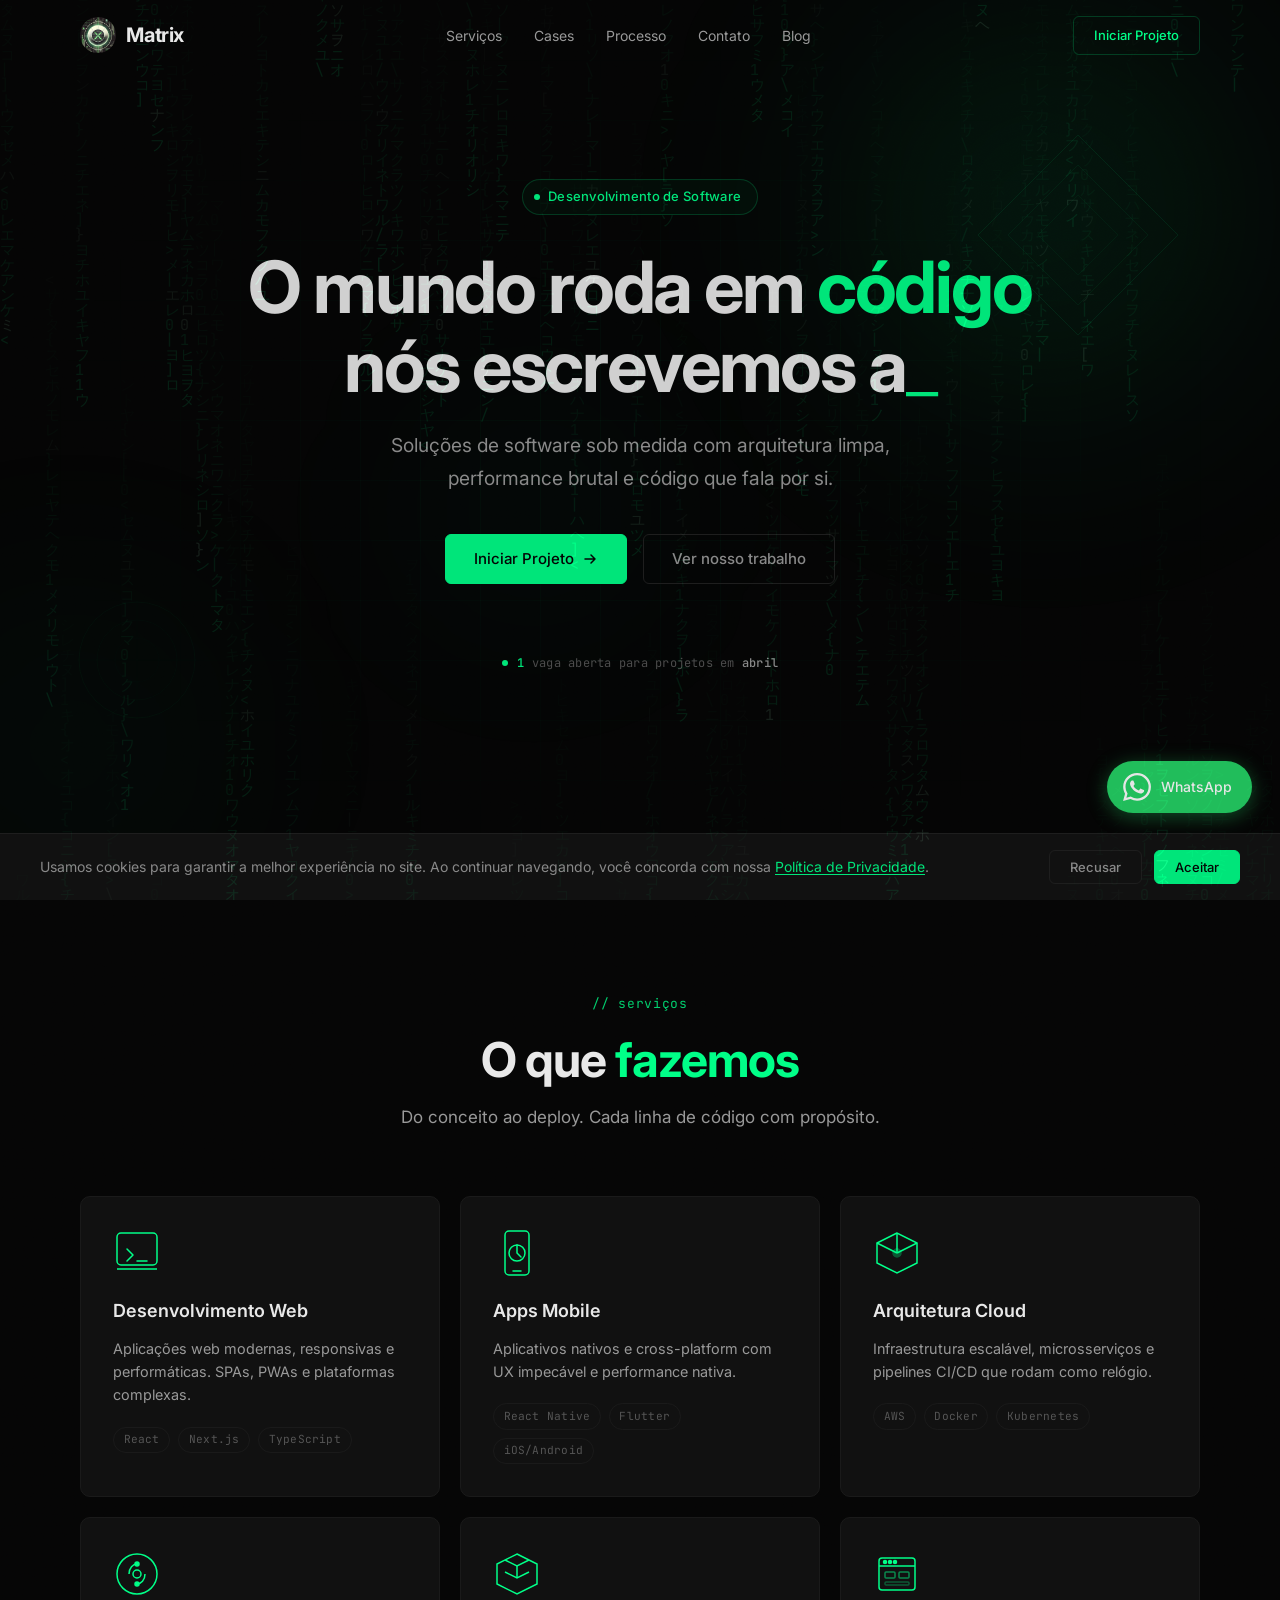
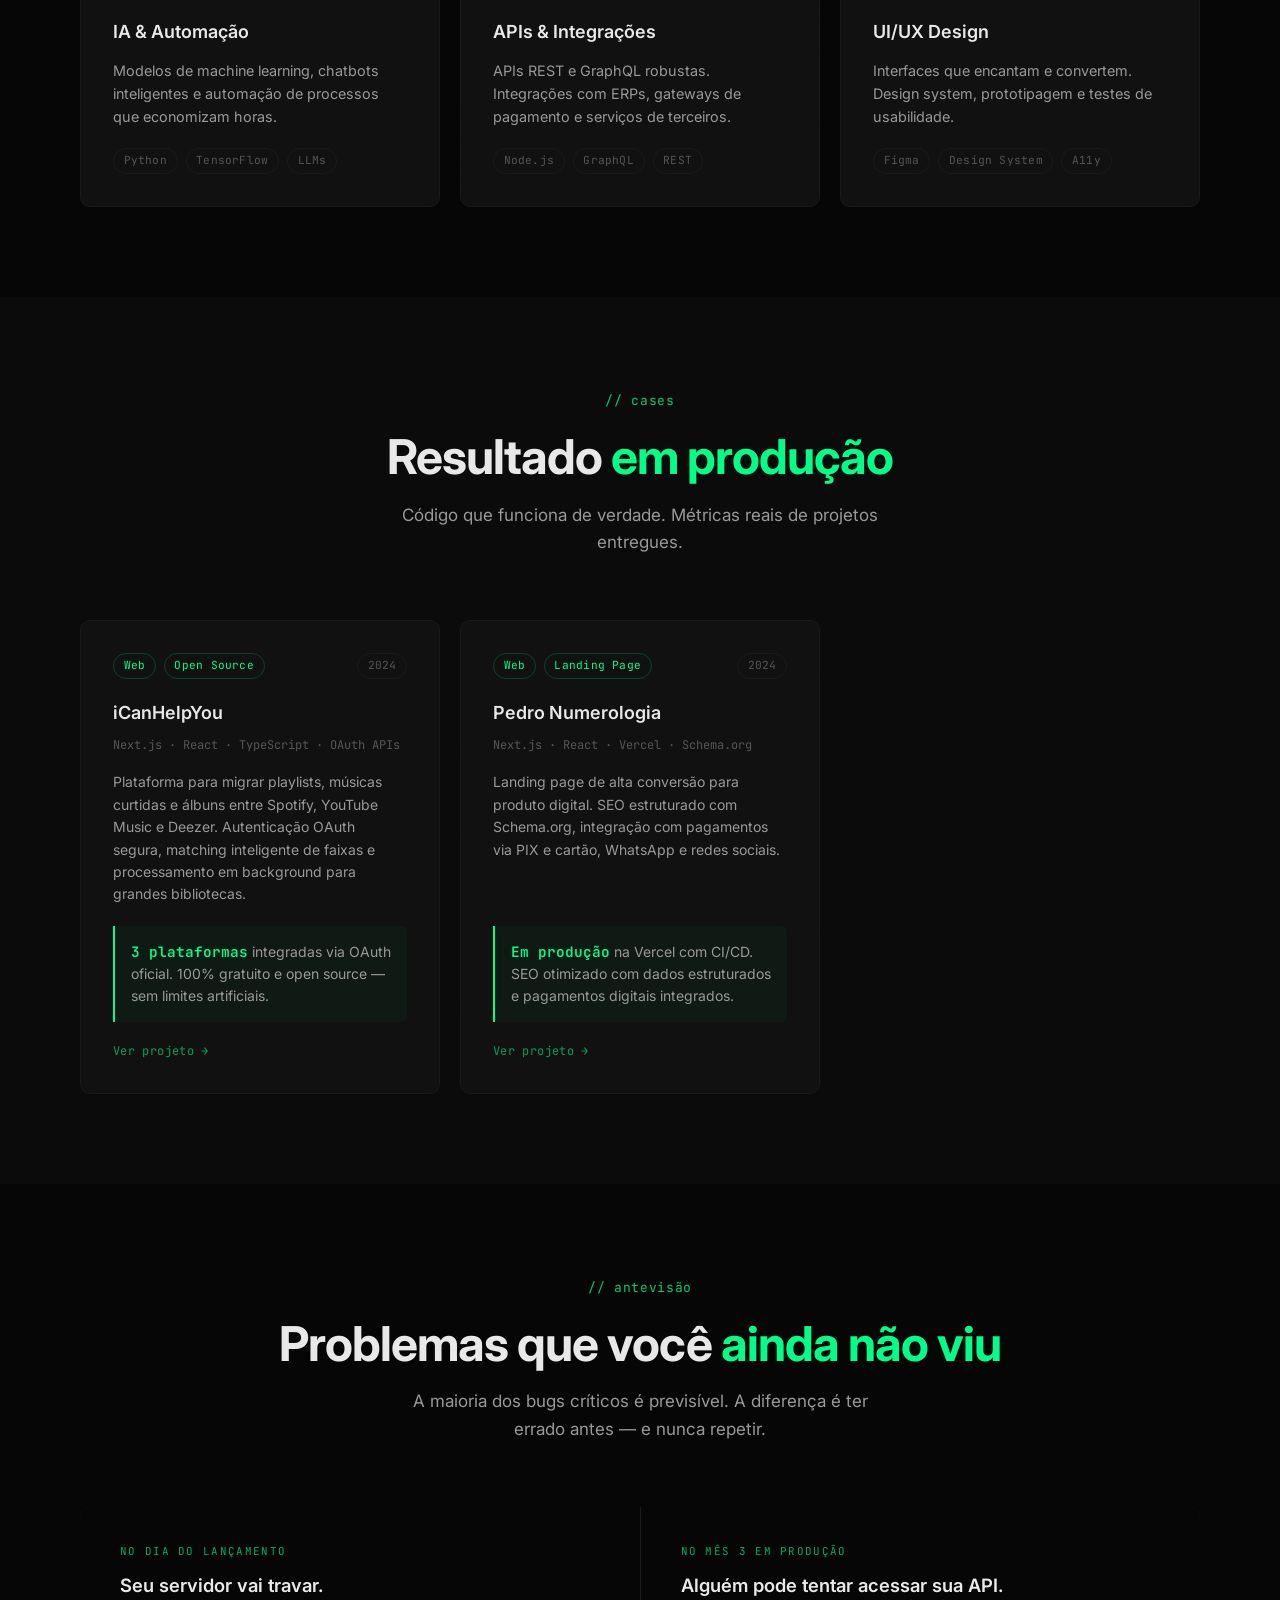
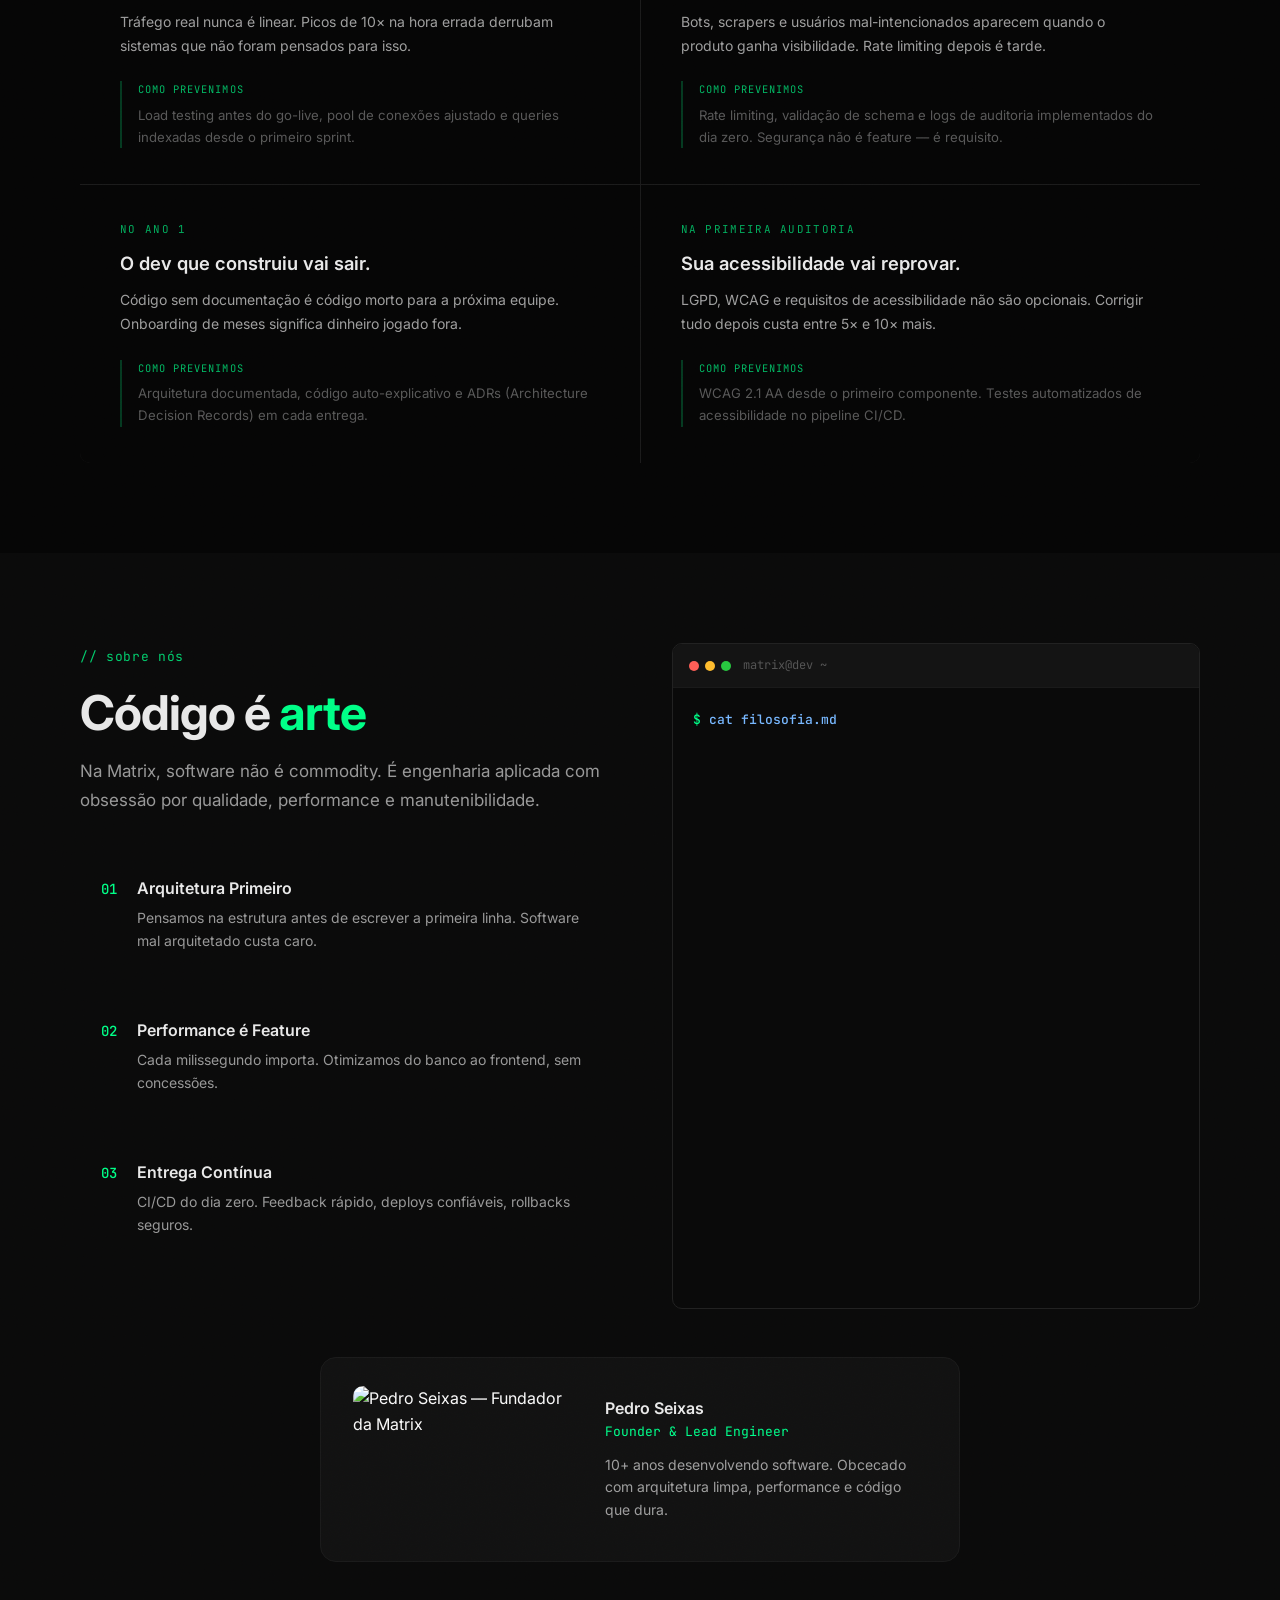
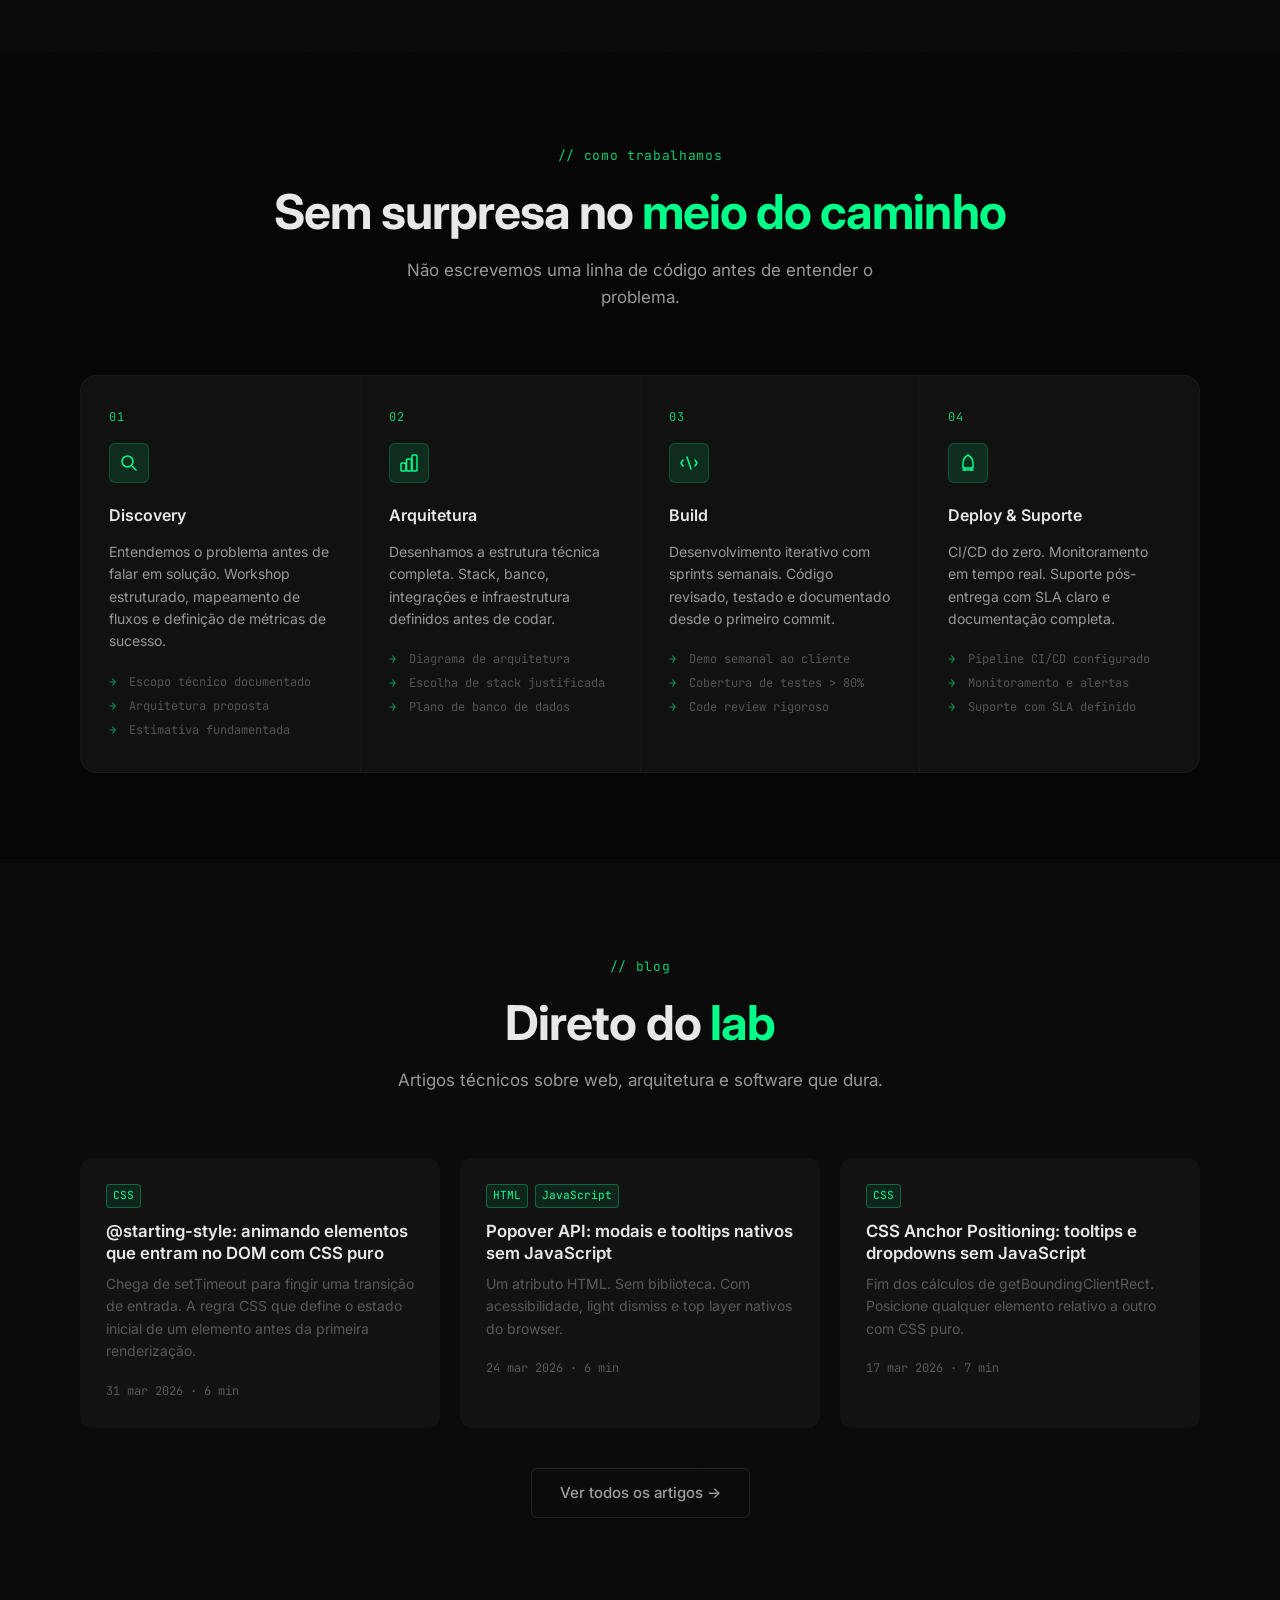
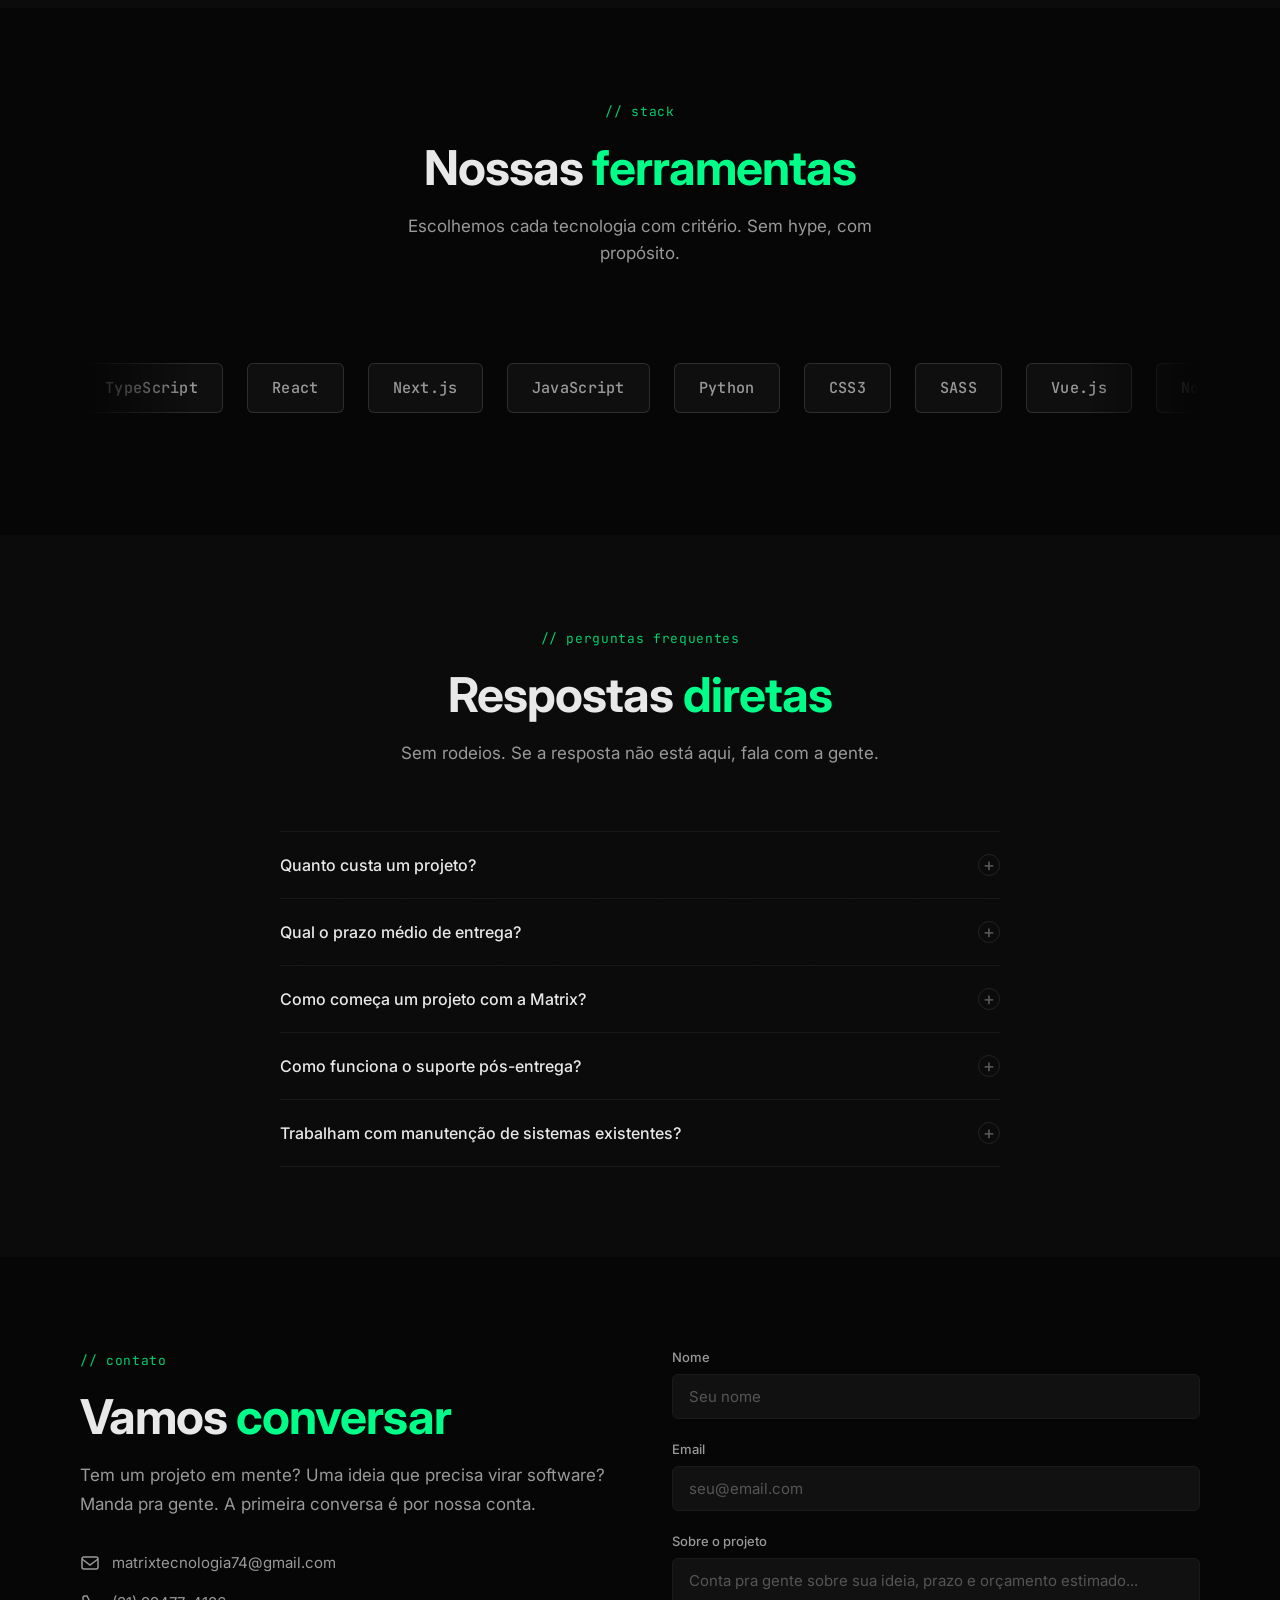
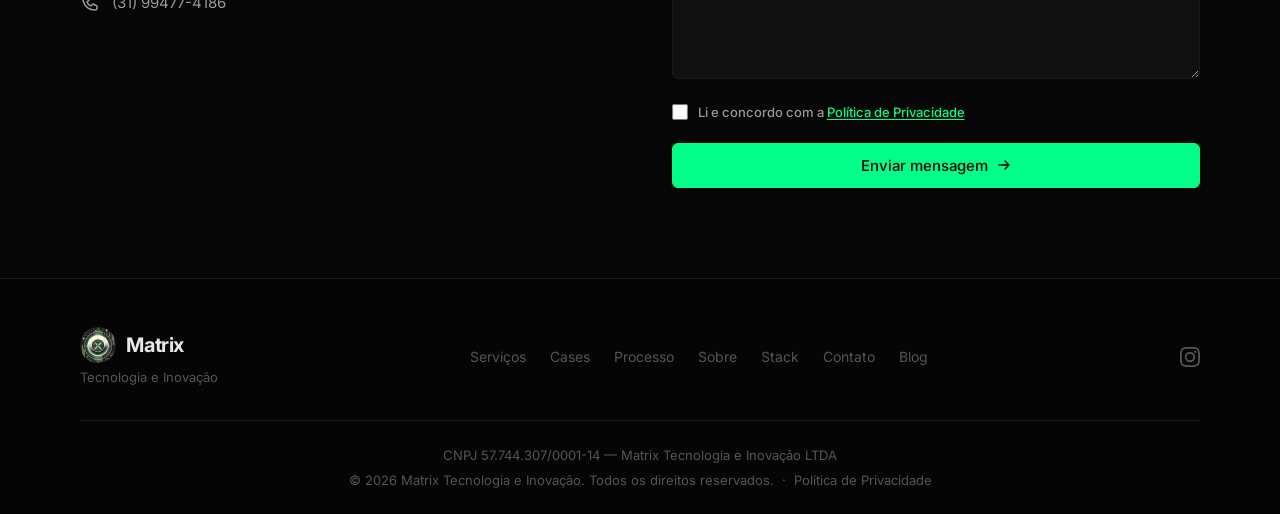
==== commit 0704fa7a: "feat: add technical blog with 4 articles and blog preview section - Create blog/ with listing page a" ====
--- a/index.html
+++ b/index.html
@@ -100,6 +100,7 @@
                 <li><a href="#cases">Cases</a></li>
                 <li><a href="#processo">Processo</a></li>
                 <li><a href="#contato">Contato</a></li>
+                <li><a href="/blog/">Blog</a></li>
             </ul>
             <a href="#contato" class="nav-cta">Iniciar Projeto</a>
             <button class="nav-toggle" id="navToggle" aria-label="Abrir menu de navegação">
@@ -534,51 +535,54 @@
         </div>
     </section>
 
-    <!-- ═══════════════════════════════════════════════
-         DEPOIMENTOS
-         ═══════════════════════════════════════════════ -->
-    <section id="depoimentos" class="section" style="display:none">
+    <!-- DEPOIMENTOS: oculto até ter depoimentos reais -->
+
+    <!-- ═══════════════════════════════════════════════
+         BLOG
+         ═══════════════════════════════════════════════ -->
+    <section id="blog" class="section">
         <div class="grain-overlay"></div>
         <div class="container">
             <div class="section-header">
-                <h2 class="section-title">Quem <span class="accent-text">confia</span> na gente</h2>
+                <span class="section-tag">// blog</span>
+                <h2 class="section-title">Direto do <span class="accent-text">lab</span></h2>
                 <p class="section-desc">
-                    Não precisa acreditar em nós. Acredite em quem já passou por aqui.
+                    Artigos técnicos sobre web, arquitetura e software que dura.
                 </p>
             </div>
-            <div class="testimonials-grid">
-                <div class="testimonial-card reveal">
-                    <p class="testimonial-quote">Lorem ipsum dolor sit amet, consectetur adipiscing elit. Sed do eiusmod tempor incididunt ut labore et dolore magna aliqua. Ut enim ad minim veniam, quis nostrud exercitation ullamco laboris.</p>
-                    <div class="testimonial-author">
-                        <div class="author-avatar" aria-hidden="true">XX</div>
-                        <div class="author-info">
-                            <p class="author-name">Lorem Ipsum</p>
-                            <p class="author-role">Cargo — Empresa</p>
-                        </div>
-                    </div>
-                </div>
-
-                <div class="testimonial-card reveal">
-                    <p class="testimonial-quote">Duis aute irure dolor in reprehenderit in voluptate velit esse cillum dolore eu fugiat nulla pariatur. Excepteur sint occaecat cupidatat non proident, sunt in culpa qui officia deserunt mollit anim.</p>
-                    <div class="testimonial-author">
-                        <div class="author-avatar" aria-hidden="true">XX</div>
-                        <div class="author-info">
-                            <p class="author-name">Lorem Ipsum</p>
-                            <p class="author-role">Cargo — Empresa</p>
-                        </div>
-                    </div>
-                </div>
-
-                <div class="testimonial-card reveal">
-                    <p class="testimonial-quote">Nemo enim ipsam voluptatem quia voluptas sit aspernatur aut odit aut fugit, sed quia consequuntur magni dolores eos qui ratione voluptatem sequi nesciunt et molestiae non recusandae.</p>
-                    <div class="testimonial-author">
-                        <div class="author-avatar" aria-hidden="true">XX</div>
-                        <div class="author-info">
-                            <p class="author-name">Lorem Ipsum</p>
-                            <p class="author-role">Cargo — Empresa</p>
-                        </div>
-                    </div>
-                </div>
+            <div class="blog-preview-grid">
+
+                <a href="/blog/starting-style.html" class="blog-preview-card reveal">
+                    <div class="blog-preview-card__tags">
+                        <span class="blog-tag">CSS</span>
+                    </div>
+                    <h3>@starting-style: animando elementos que entram no DOM com CSS puro</h3>
+                    <p>Chega de setTimeout para fingir uma transição de entrada. A regra CSS que define o estado inicial de um elemento antes da primeira renderização.</p>
+                    <span class="blog-preview-card__meta">31 mar 2026 · 6 min</span>
+                </a>
+
+                <a href="/blog/popover-api.html" class="blog-preview-card reveal">
+                    <div class="blog-preview-card__tags">
+                        <span class="blog-tag">HTML</span>
+                        <span class="blog-tag">JavaScript</span>
+                    </div>
+                    <h3>Popover API: modais e tooltips nativos sem JavaScript</h3>
+                    <p>Um atributo HTML. Sem biblioteca. Com acessibilidade, light dismiss e top layer nativos do browser.</p>
+                    <span class="blog-preview-card__meta">24 mar 2026 · 6 min</span>
+                </a>
+
+                <a href="/blog/css-anchor-positioning.html" class="blog-preview-card reveal">
+                    <div class="blog-preview-card__tags">
+                        <span class="blog-tag">CSS</span>
+                    </div>
+                    <h3>CSS Anchor Positioning: tooltips e dropdowns sem JavaScript</h3>
+                    <p>Fim dos cálculos de getBoundingClientRect. Posicione qualquer elemento relativo a outro com CSS puro.</p>
+                    <span class="blog-preview-card__meta">17 mar 2026 · 7 min</span>
+                </a>
+
+            </div>
+            <div class="blog-preview-cta">
+                <a href="/blog/" class="btn btn--ghost">Ver todos os artigos →</a>
             </div>
         </div>
     </section>
@@ -789,6 +793,7 @@
                     <a href="#sobre">Sobre</a>
                     <a href="#tecnologias">Stack</a>
                     <a href="#contato">Contato</a>
+                    <a href="/blog/">Blog</a>
                 </div>
                 <div class="footer-social">
                     <a href="https://www.instagram.com/matrixtecnologia.dev/" target="_blank" rel="noopener" aria-label="Instagram">
--- a/css/style.css
+++ b/css/style.css
@@ -1855,4 +1855,74 @@
     .btn {
         justify-content: center;
     }
-}
+
+    .blog-preview-grid {
+        grid-template-columns: 1fr;
+    }
+}
+
+/* ─── Blog preview (homepage) ───────────────────── */
+.blog-preview-grid {
+    display: grid;
+    grid-template-columns: repeat(auto-fill, minmax(300px, 1fr));
+    gap: 1.25rem;
+    margin-bottom: 2.5rem;
+}
+
+.blog-preview-card {
+    display: block;
+    background: var(--bg-card);
+    border: 1px solid var(--border);
+    border-radius: 12px;
+    padding: 1.625rem;
+    color: var(--text);
+    text-decoration: none;
+    transition: border-color .2s, transform .2s;
+}
+
+.blog-preview-card:hover {
+    border-color: rgba(0, 255, 136, .35);
+    transform: translateY(-2px);
+}
+
+.blog-preview-card__tags {
+    display: flex;
+    gap: .4rem;
+    flex-wrap: wrap;
+    margin-bottom: .75rem;
+}
+
+.blog-tag {
+    font-family: var(--font-mono);
+    font-size: .7rem;
+    color: var(--accent);
+    border: 1px solid rgba(0, 255, 136, .3);
+    border-radius: 4px;
+    padding: .15em .55em;
+    background: rgba(0, 255, 136, .08);
+}
+
+.blog-preview-card h3 {
+    font-size: 1.05rem;
+    font-weight: 600;
+    line-height: 1.35;
+    margin-bottom: .5rem;
+}
+
+.blog-preview-card p {
+    color: var(--text-muted);
+    font-size: .875rem;
+    line-height: 1.6;
+    margin-bottom: .875rem;
+}
+
+.blog-preview-card__meta {
+    font-family: var(--font-mono);
+    font-size: .75rem;
+    color: var(--text-muted);
+}
+
+.blog-preview-cta {
+    text-align: center;
+    margin-top: .5rem;
+}
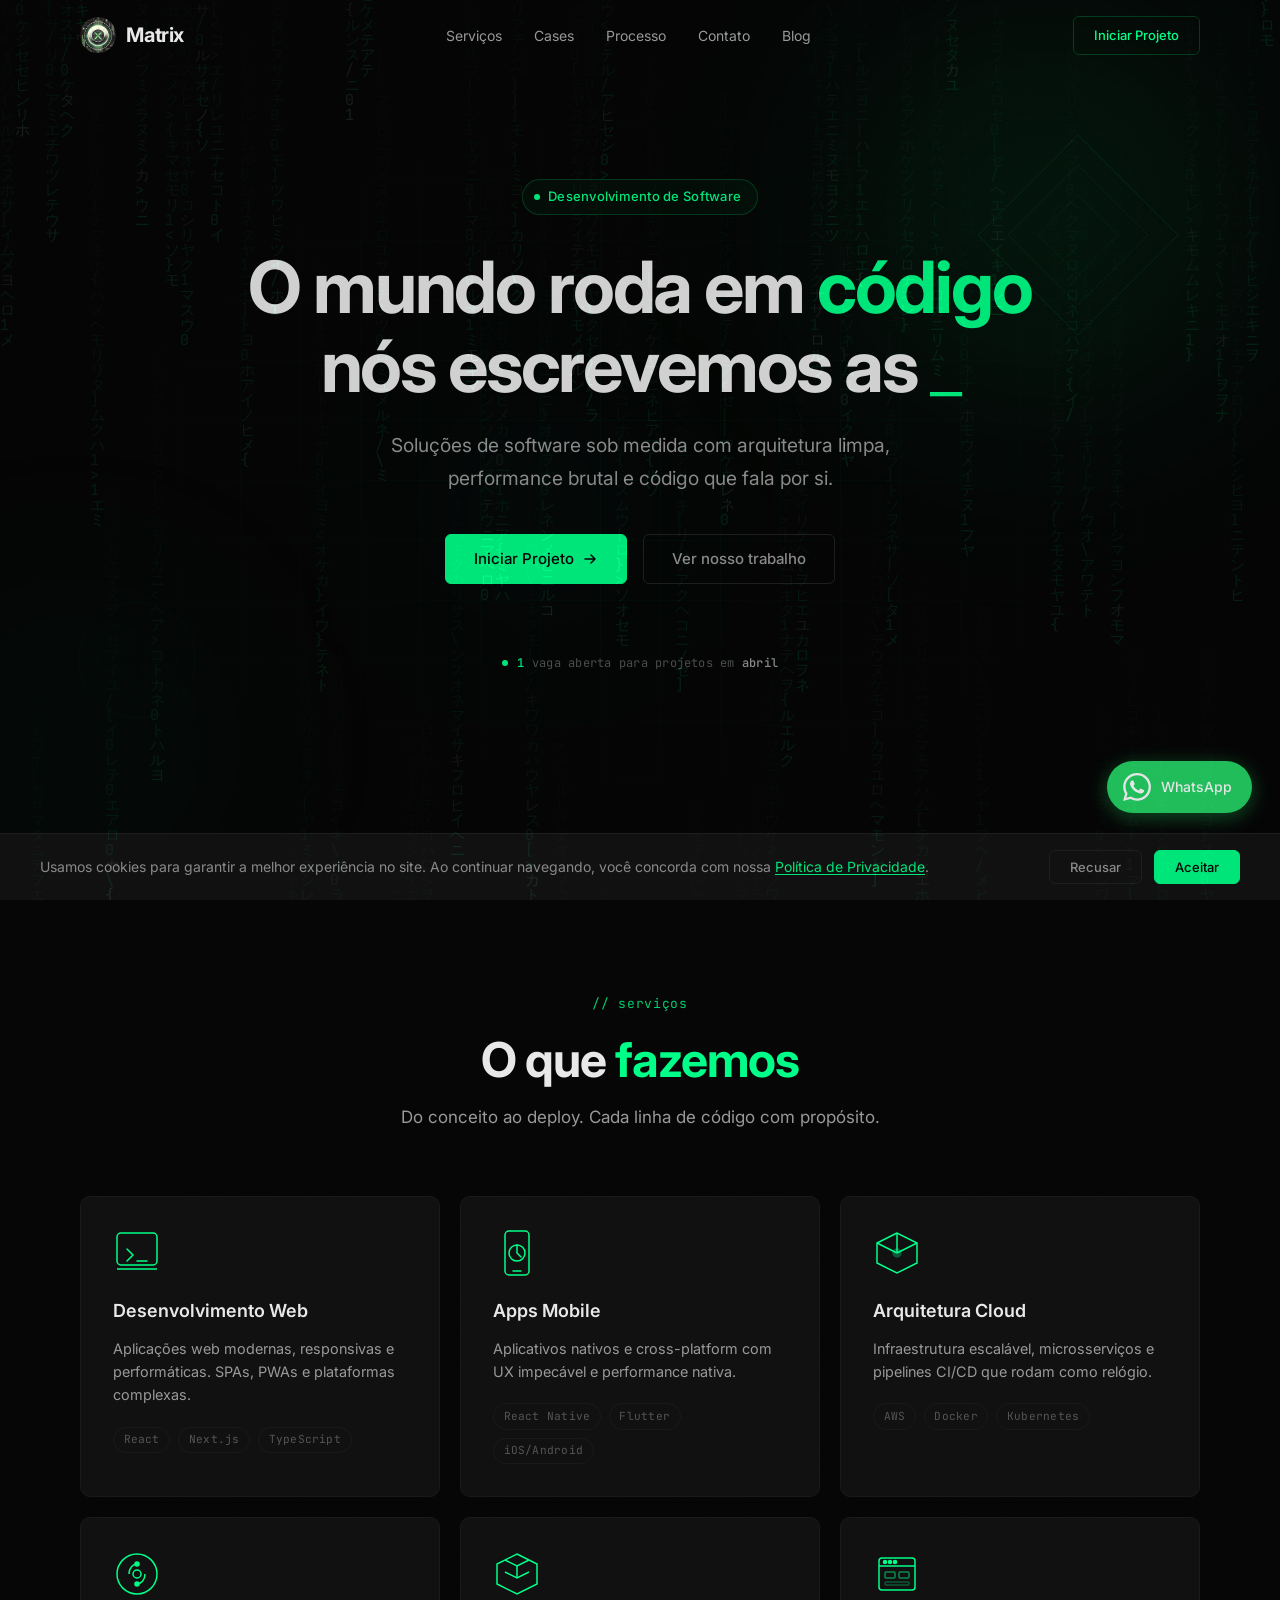
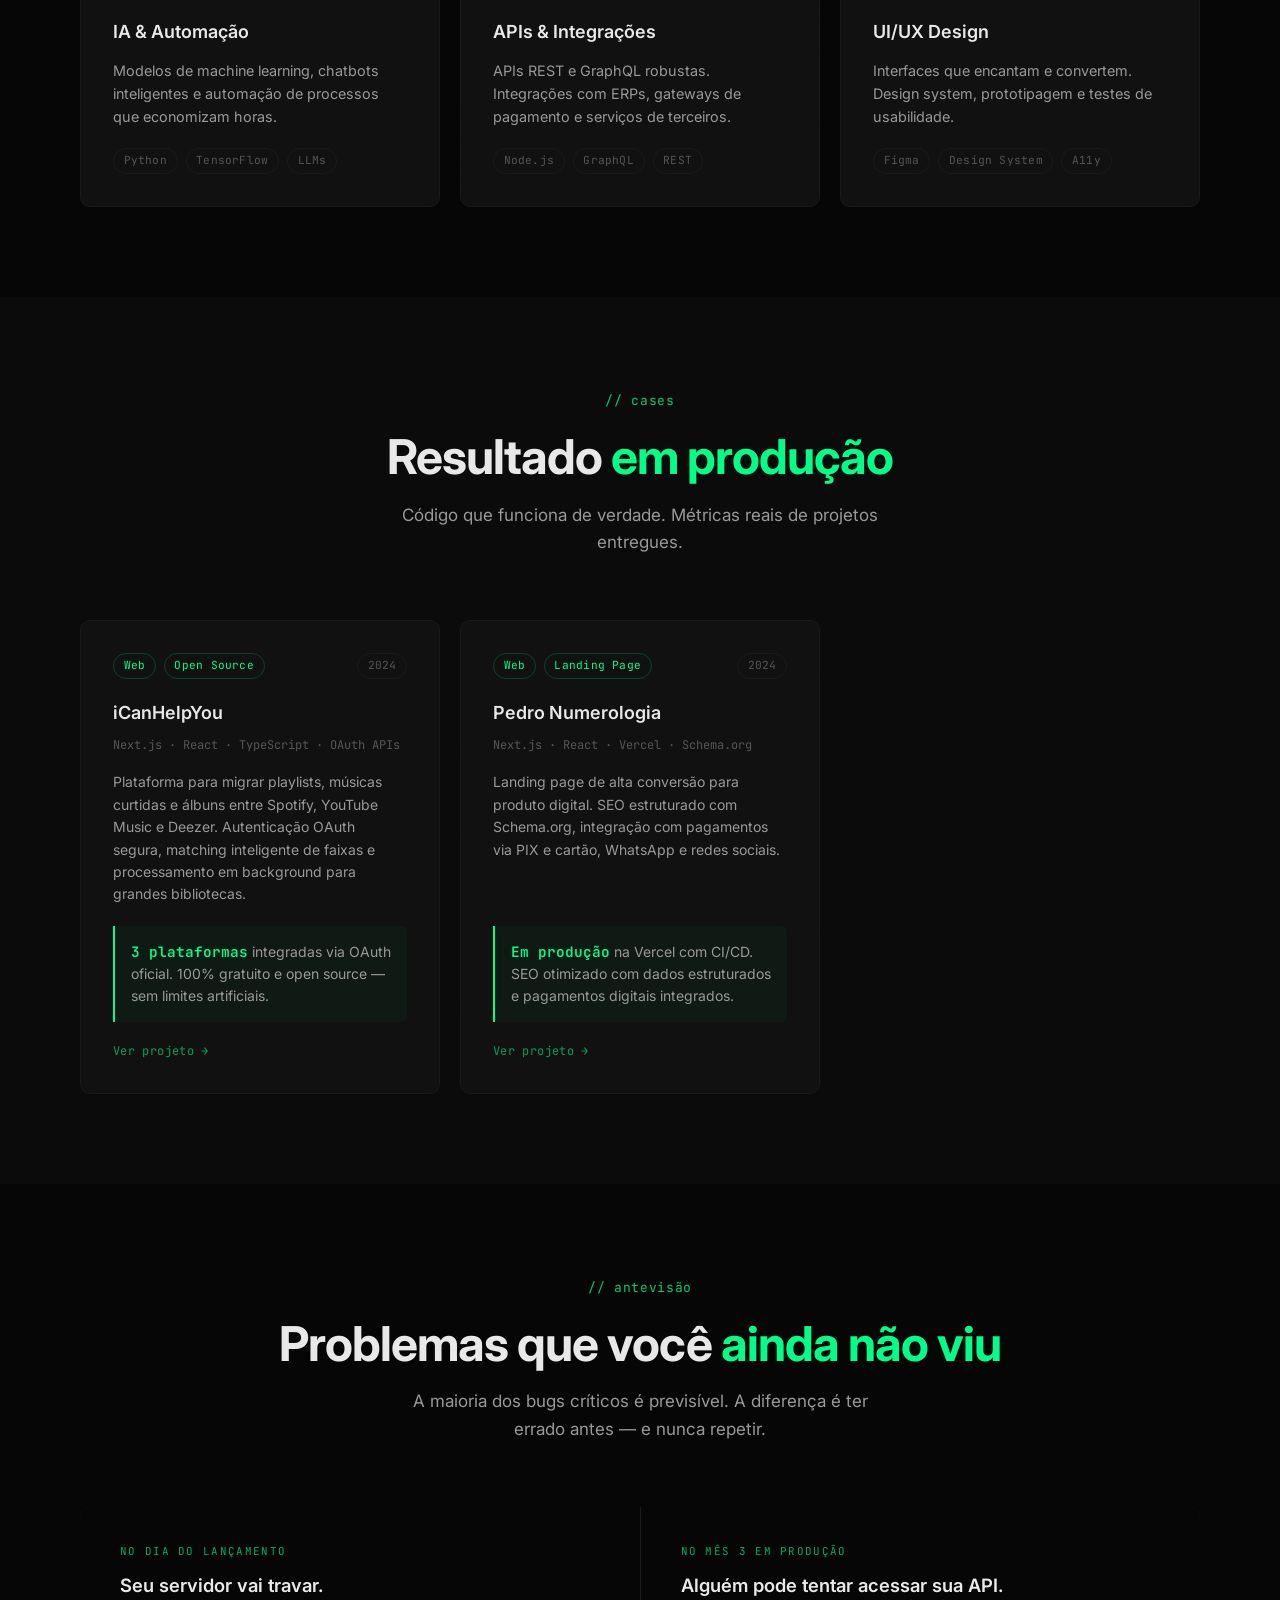
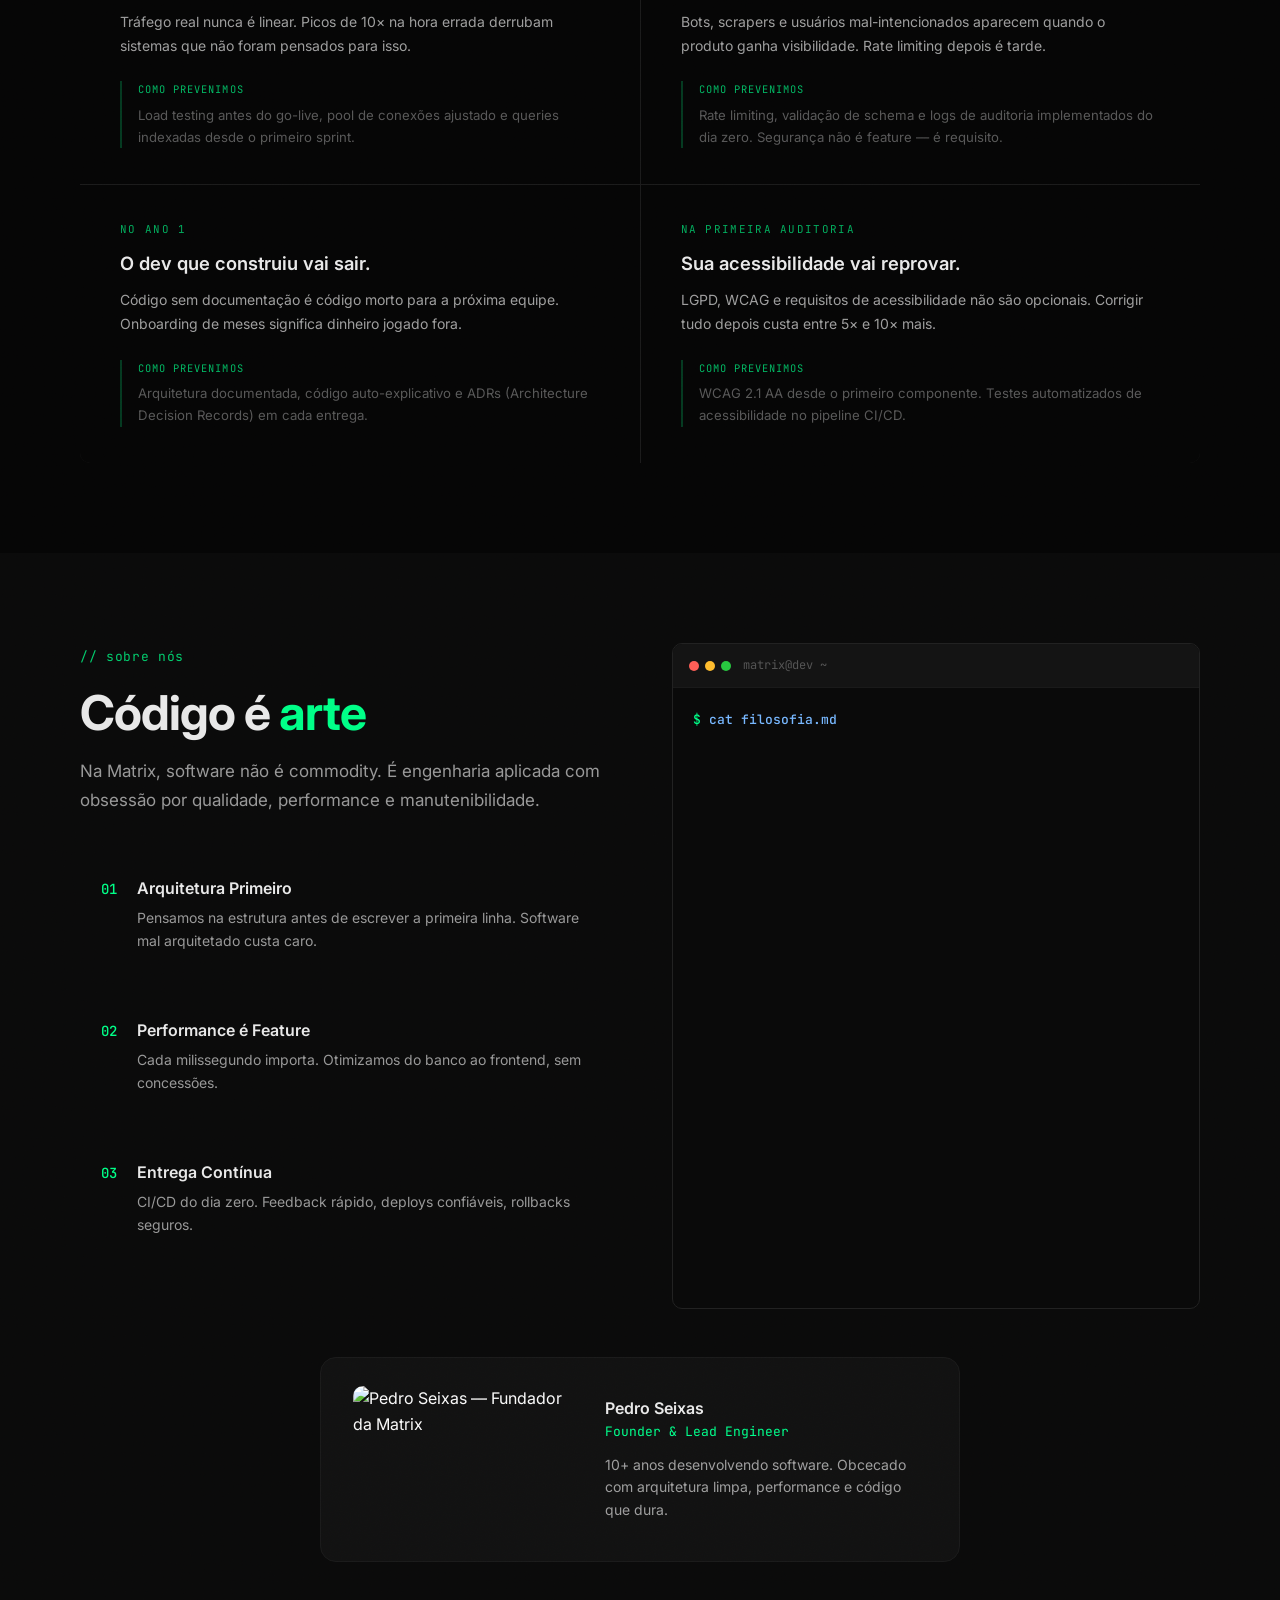
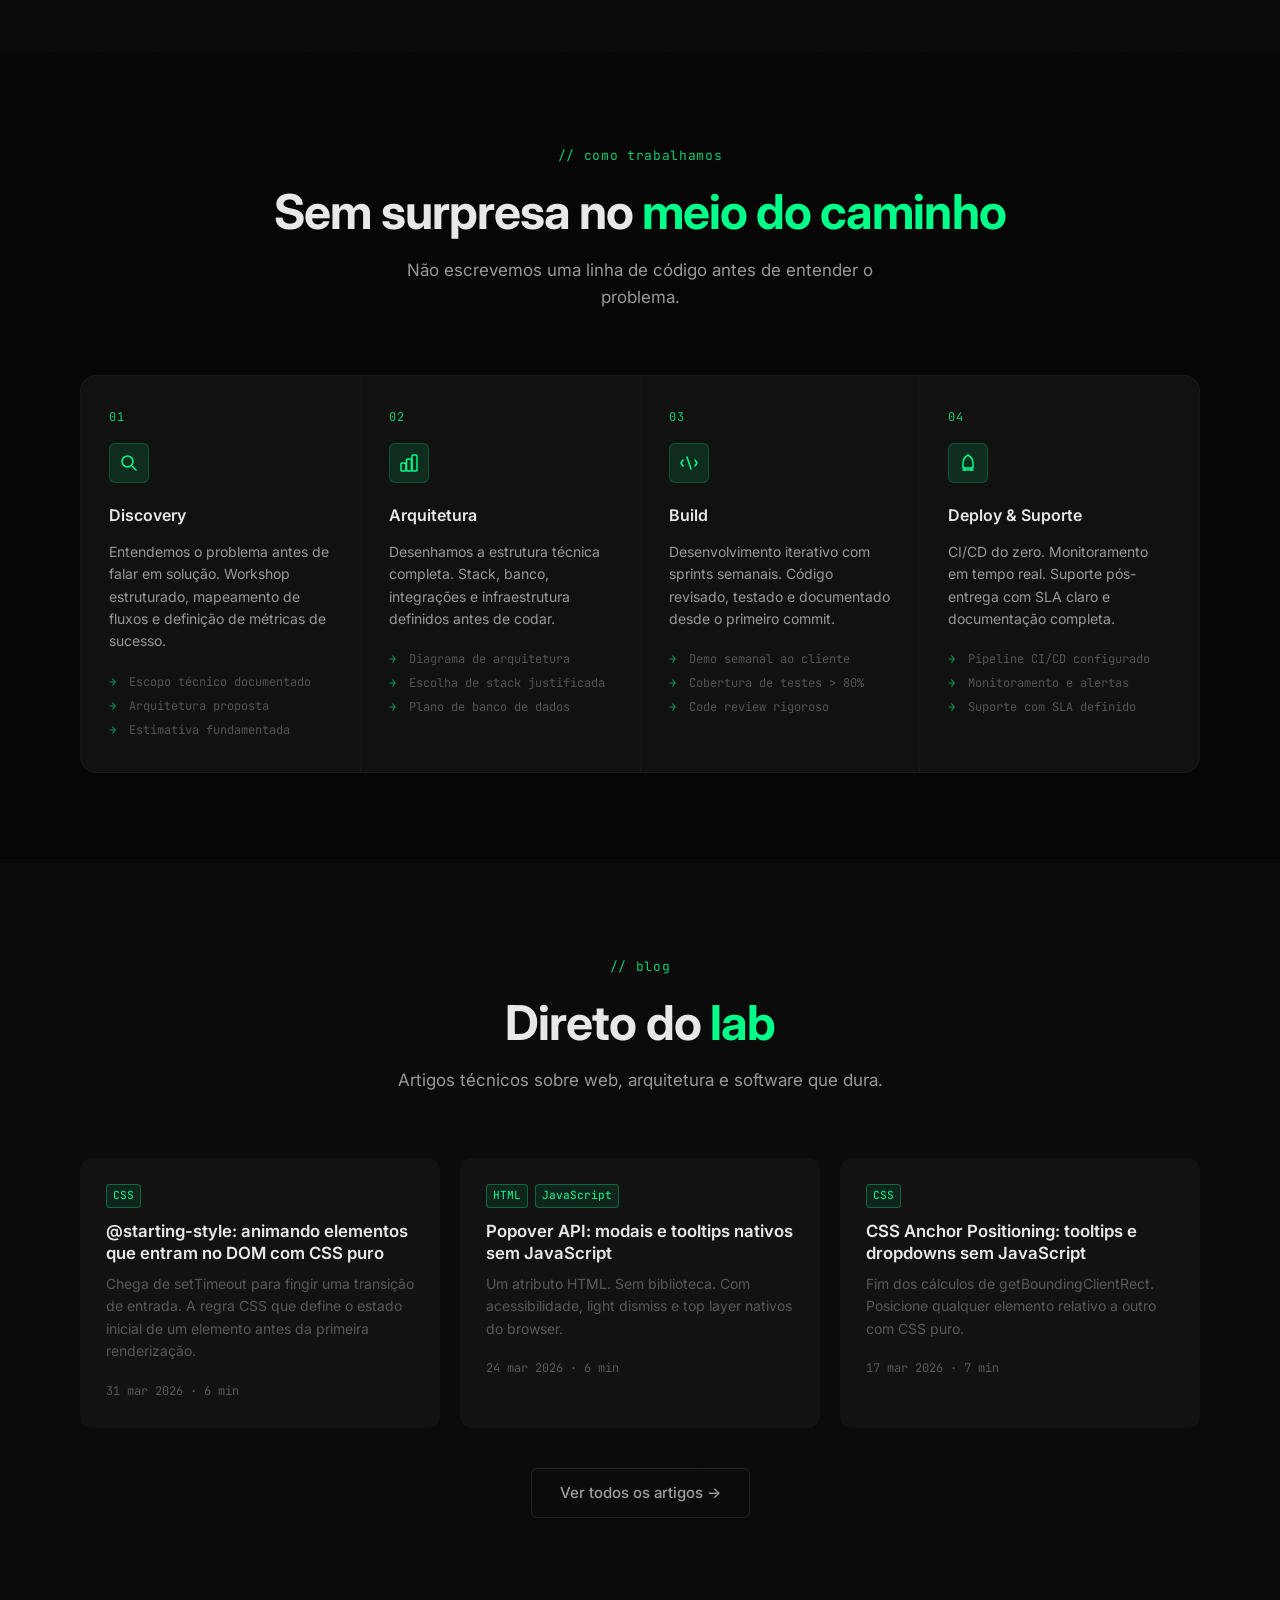
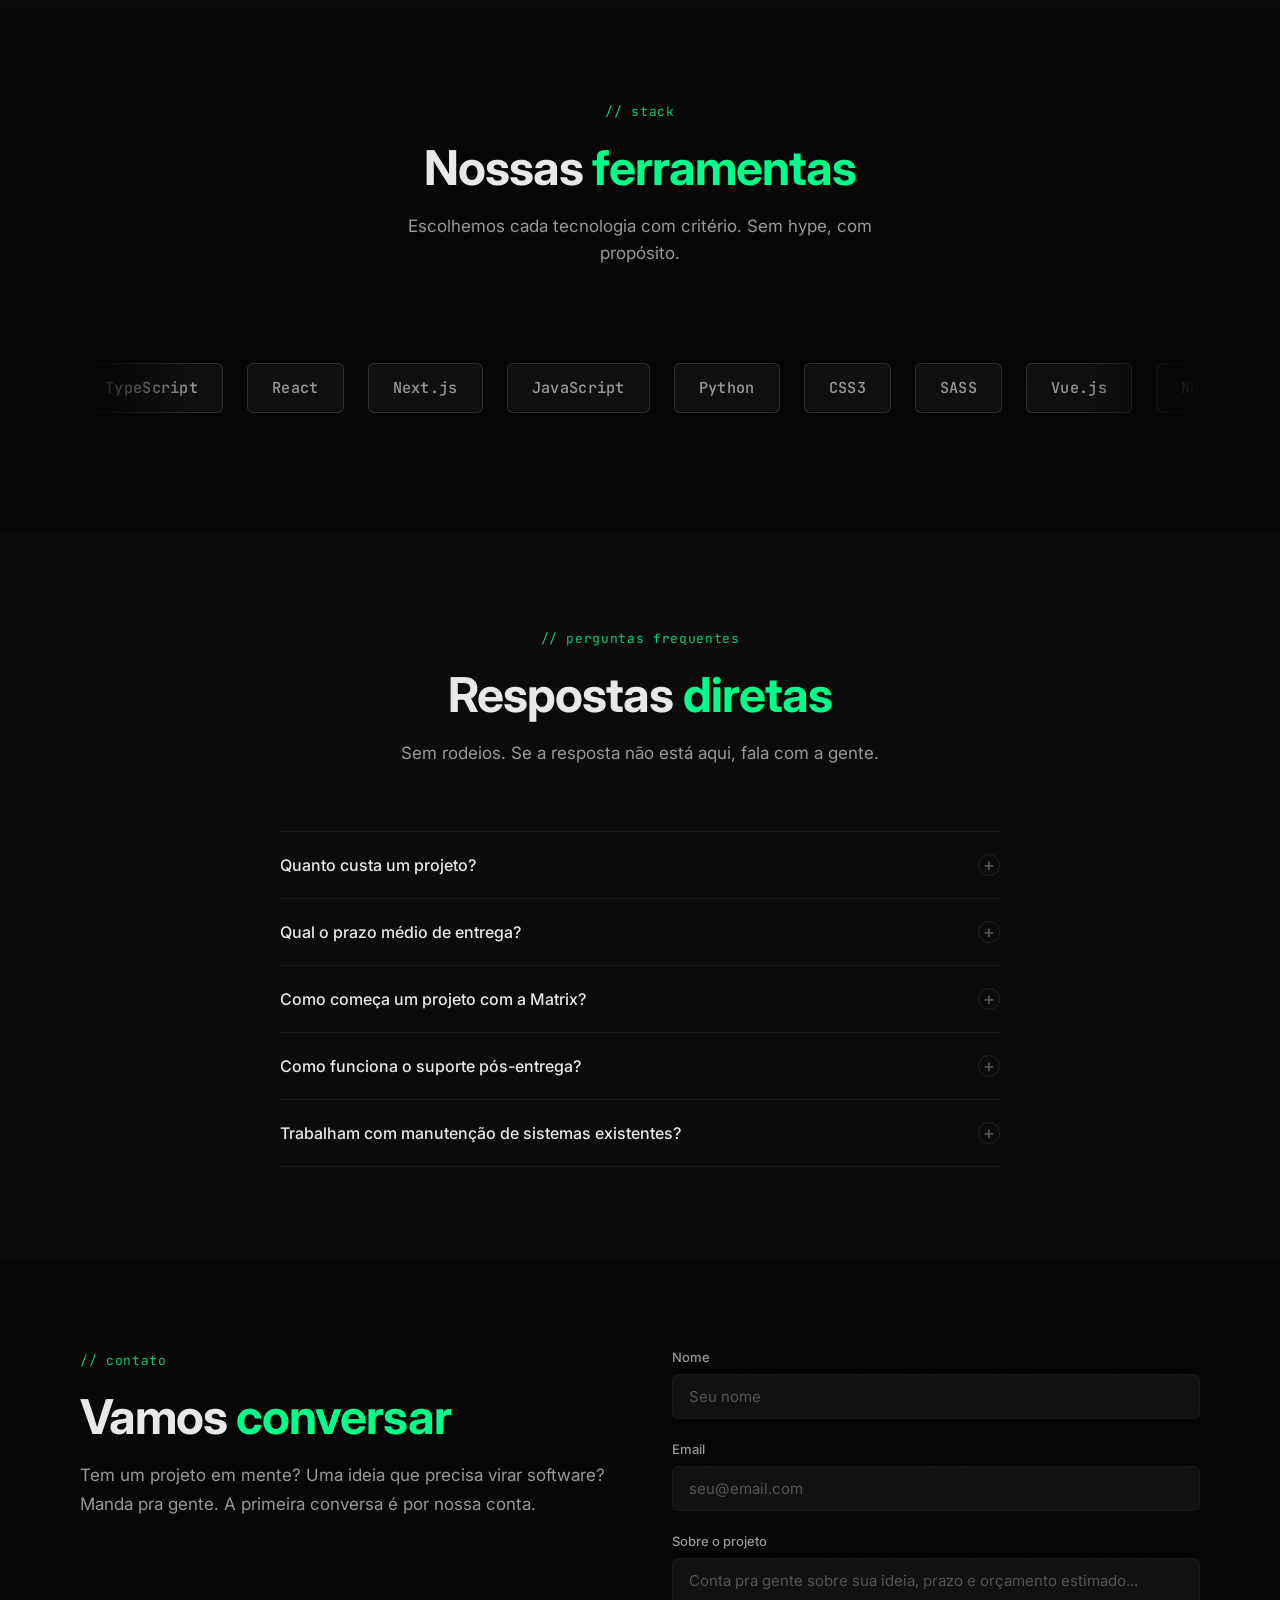
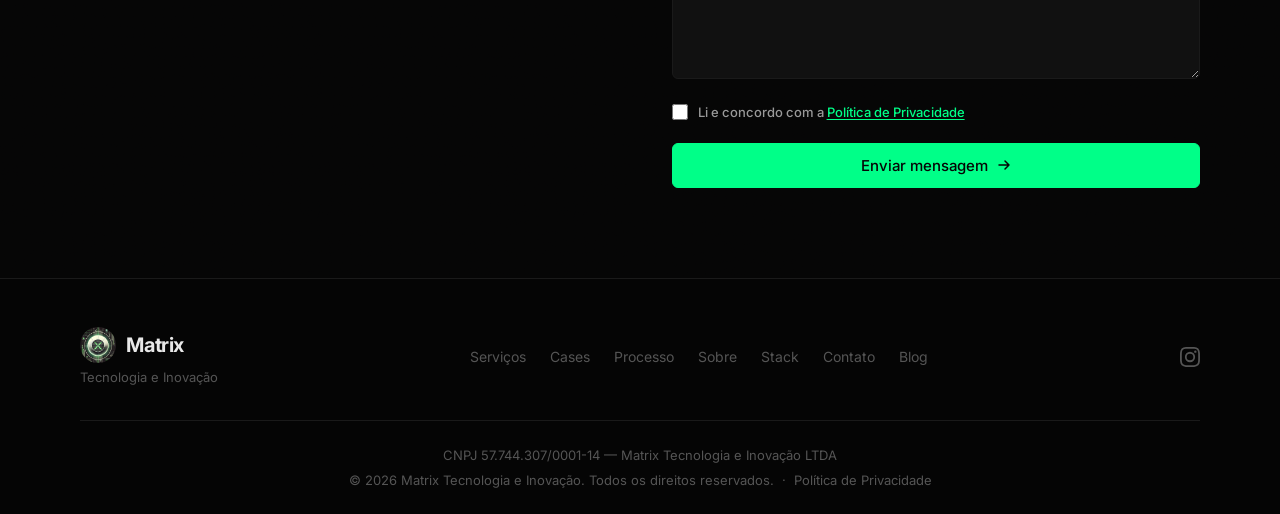
==== commit 19ff9f8f: "chore: add Google Search Console verification meta tag" ====
--- a/index.html
+++ b/index.html
@@ -5,6 +5,7 @@
     <meta name="viewport" content="width=device-width, initial-scale=1.0">
 
     <!-- SEO -->
+    <meta name="google-site-verification" content="G2xP30TphfghEHwFOGCvWF4zJJOmUkwg-HbKvas51kY">
     <meta name="description" content="Matrix Tecnologia e Inovação — Desenvolvimento de software sob medida. Web, mobile, cloud e IA com arquitetura limpa e entrega dentro do prazo.">
     <meta name="robots" content="index, follow">
     <meta name="author" content="Matrix Tecnologia e Inovação">
@@ -727,21 +728,6 @@
                         Tem um projeto em mente? Uma ideia que precisa virar software?
                         Manda pra gente. A primeira conversa é por nossa conta.
                     </p>
-                    <div class="contact-details">
-                        <a href="mailto:matrixtecnologia74@gmail.com" class="contact-link">
-                            <svg width="20" height="20" viewBox="0 0 20 20" fill="none" stroke="currentColor" stroke-width="1.5" aria-hidden="true">
-                                <rect x="2" y="4" width="16" height="12" rx="2"/>
-                                <path d="M2 6L10 12L18 6"/>
-                            </svg>
-                            matrixtecnologia74@gmail.com
-                        </a>
-                        <a href="tel:+5531994774186" class="contact-link">
-                            <svg width="20" height="20" viewBox="0 0 20 20" fill="none" stroke="currentColor" stroke-width="1.5" aria-hidden="true">
-                                <path d="M3 5C3 4 4 3 5 3H7L9 7L7 9C7 9 8 12 11 13L13 11L17 13V15C17 16 16 17 15 17C8 17 3 12 3 5Z"/>
-                            </svg>
-                            (31) 99477-4186
-                        </a>
-                    </div>
                 </div>
                 <form class="contact-form" id="contactForm" action="https://formspree.io/f/xlgpjlzj" method="POST">
                     <div class="form-group">
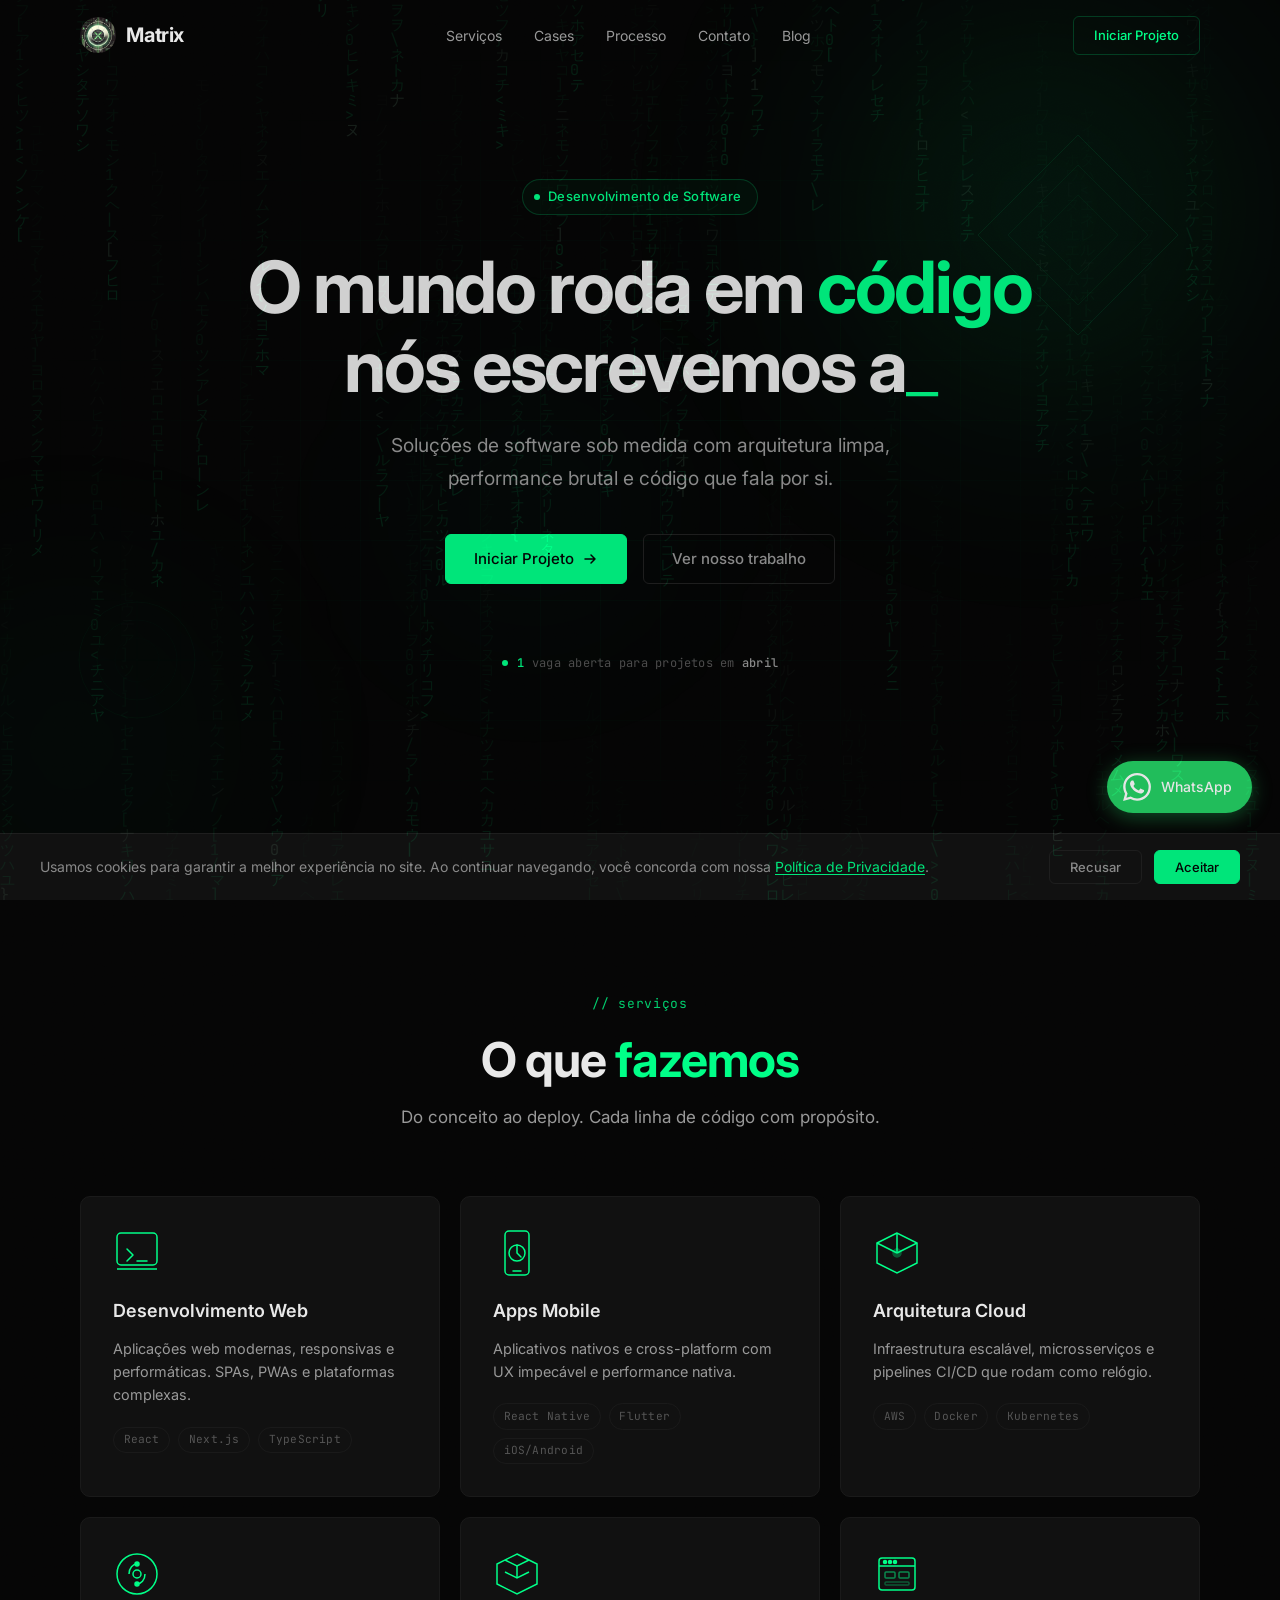
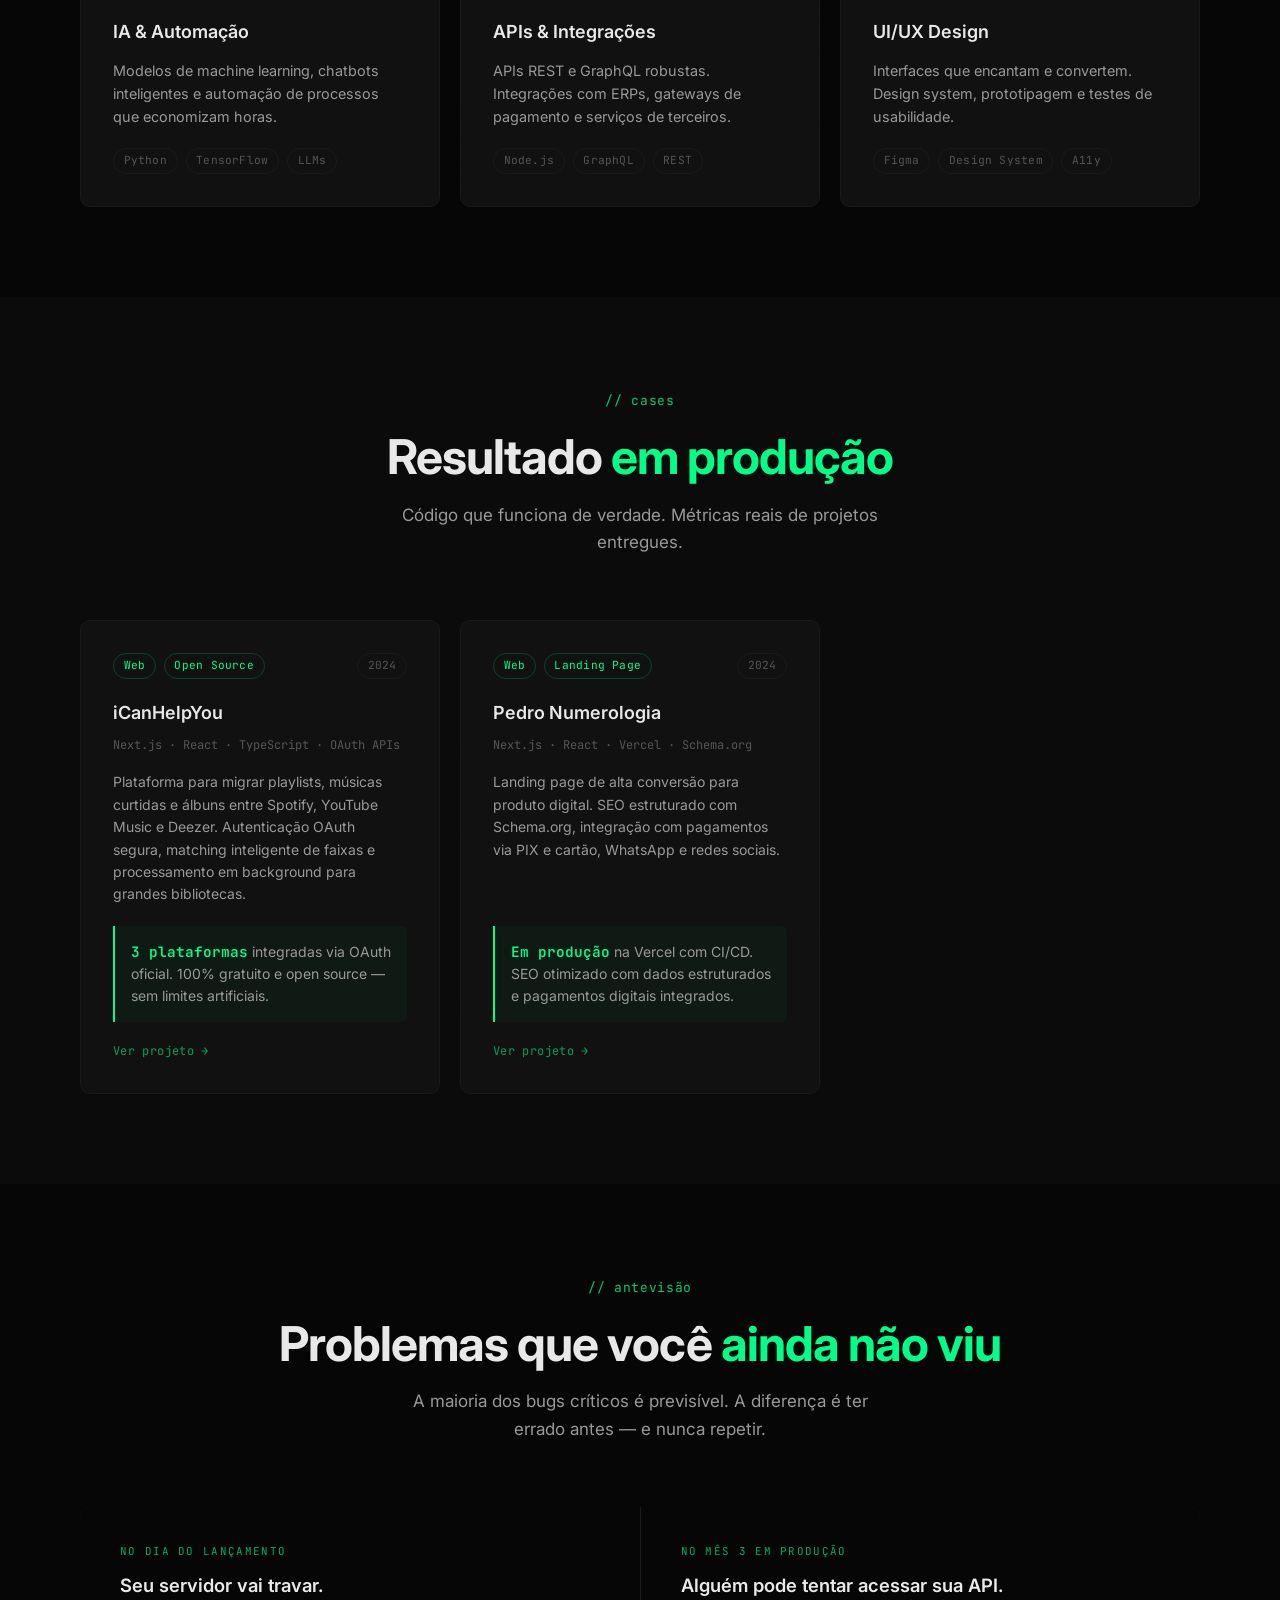
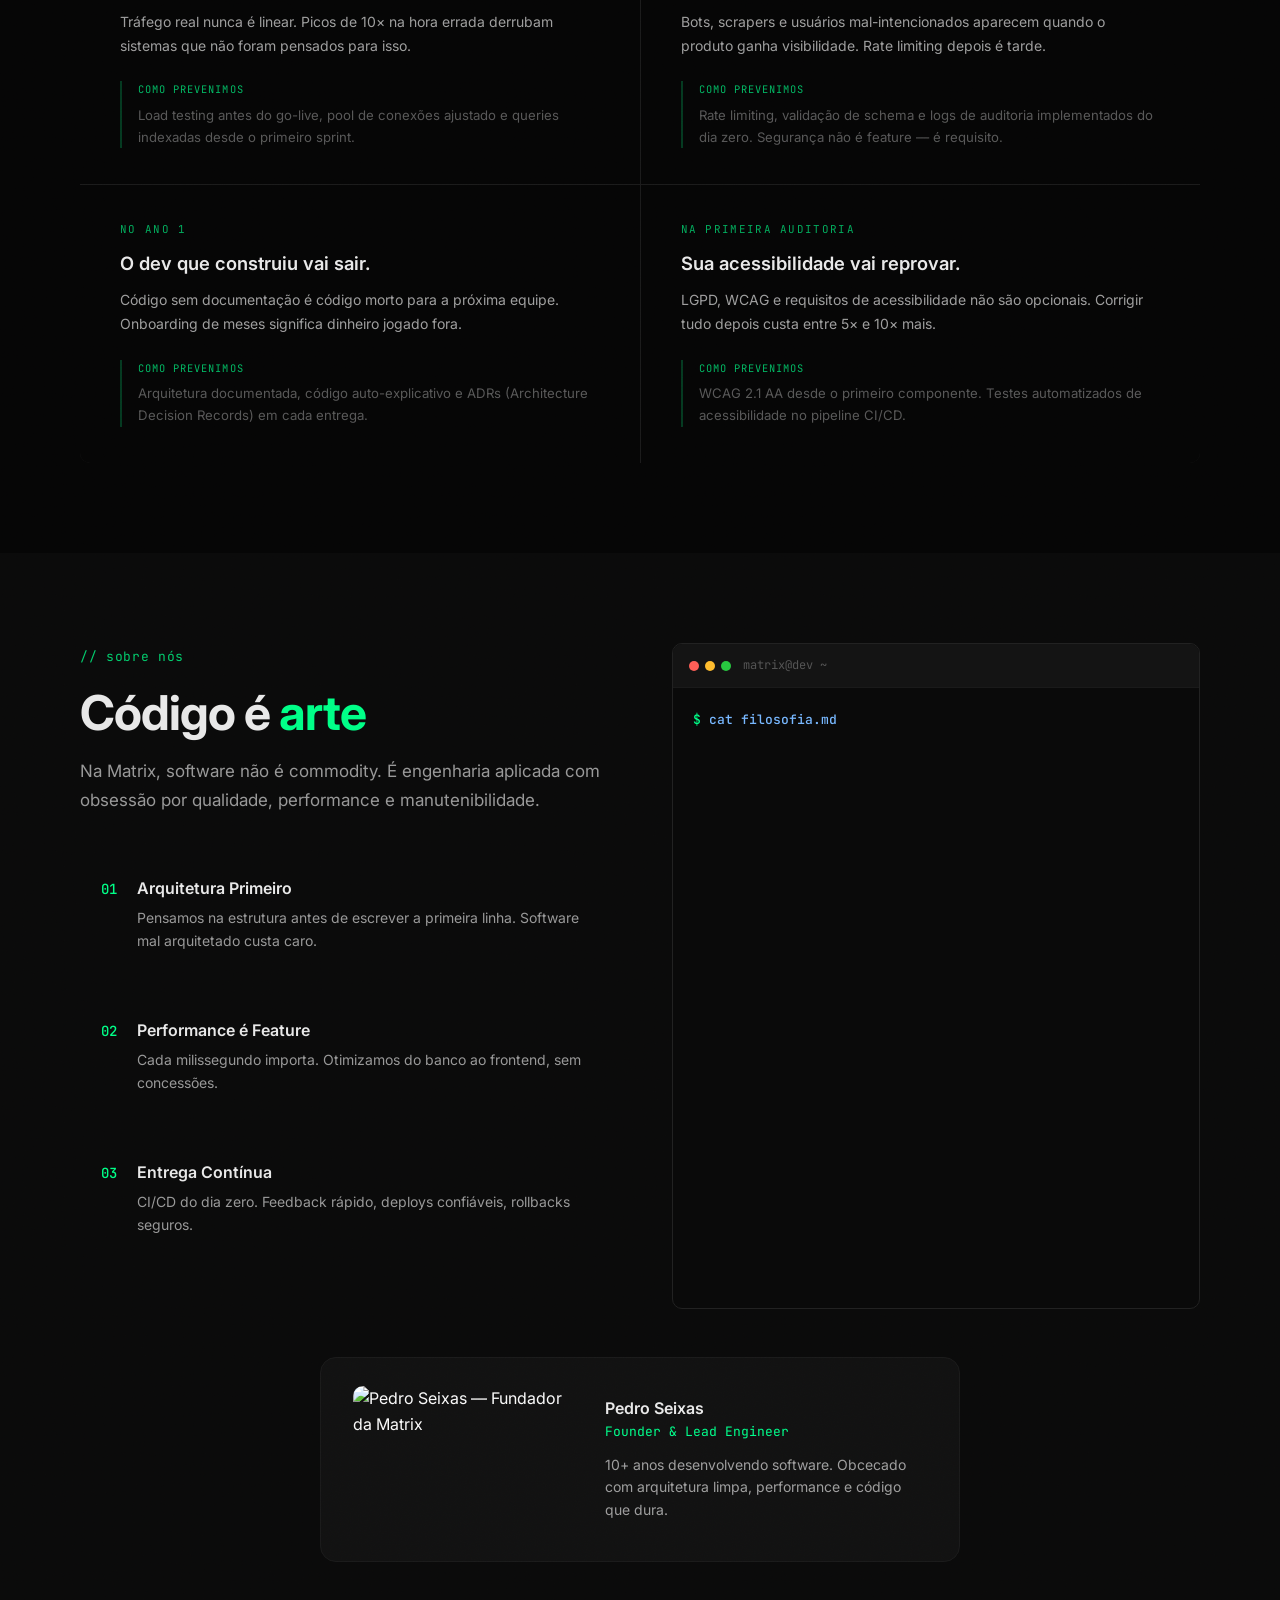
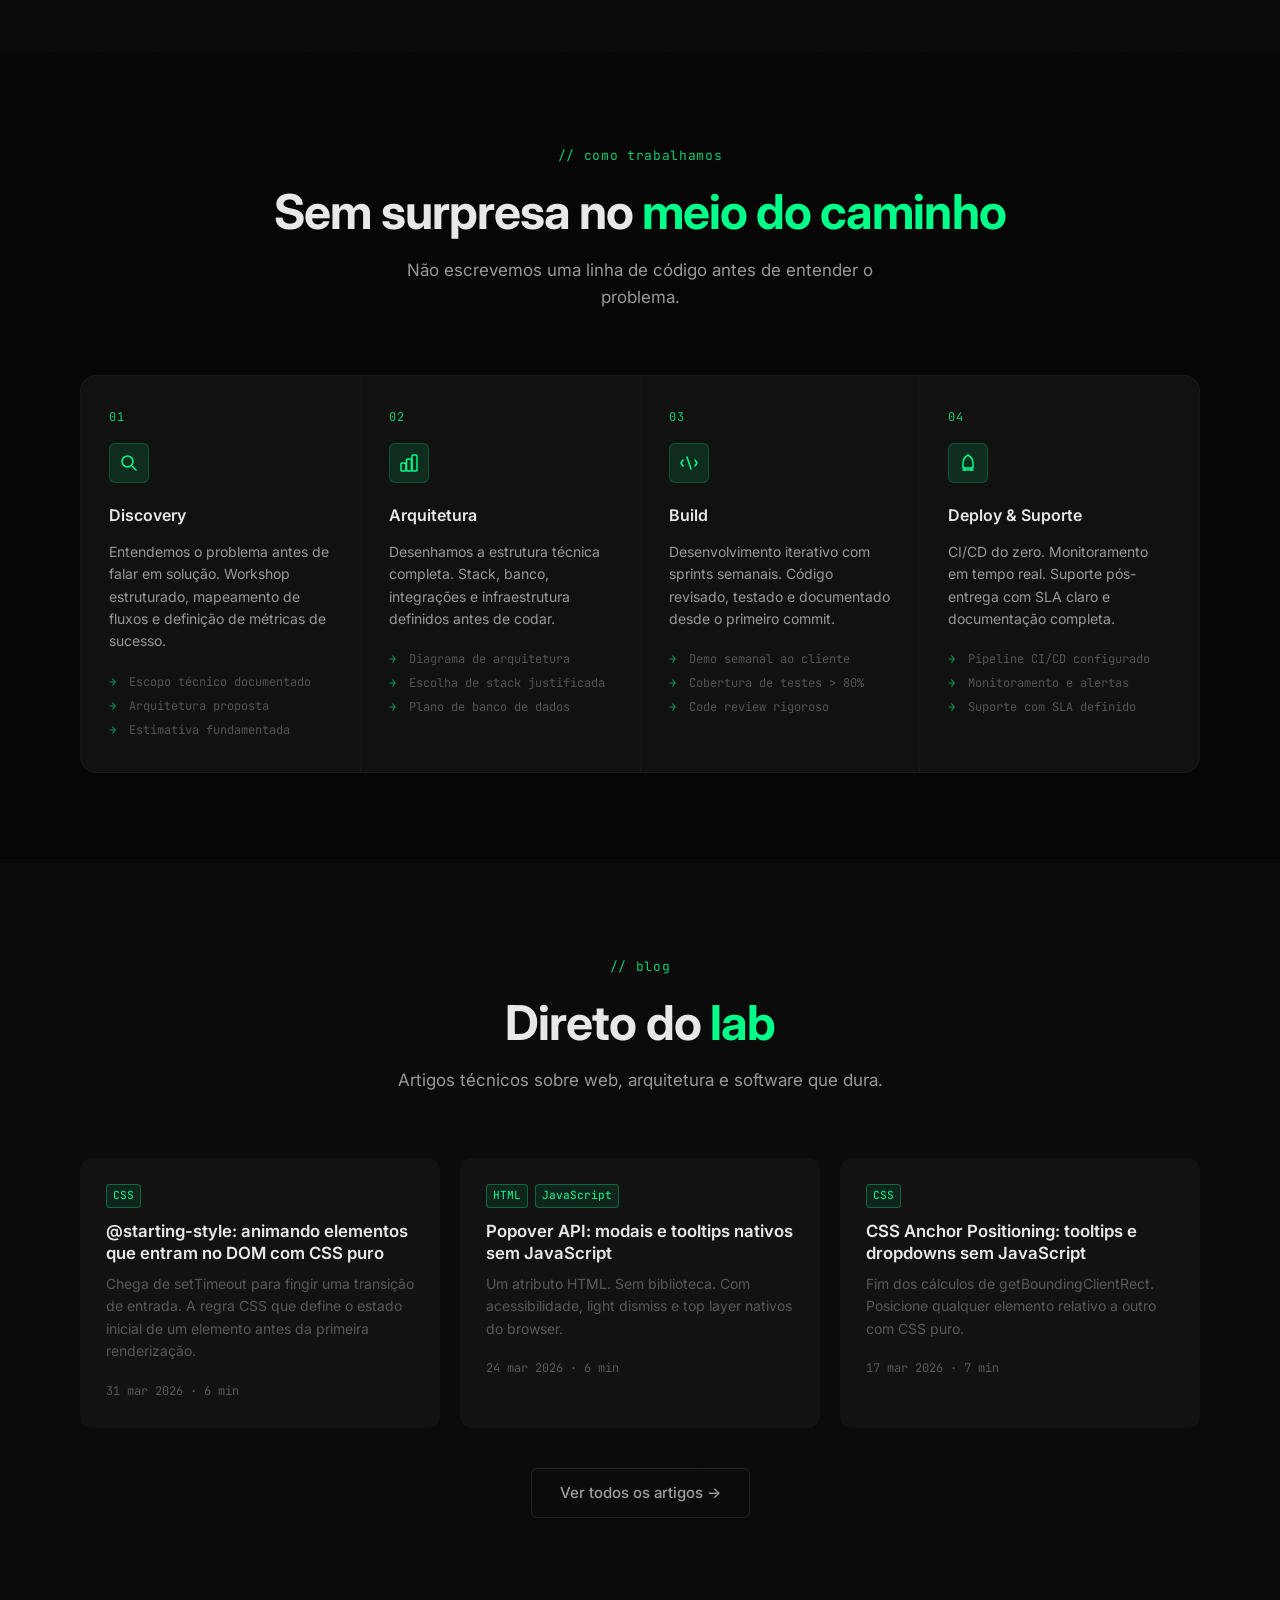
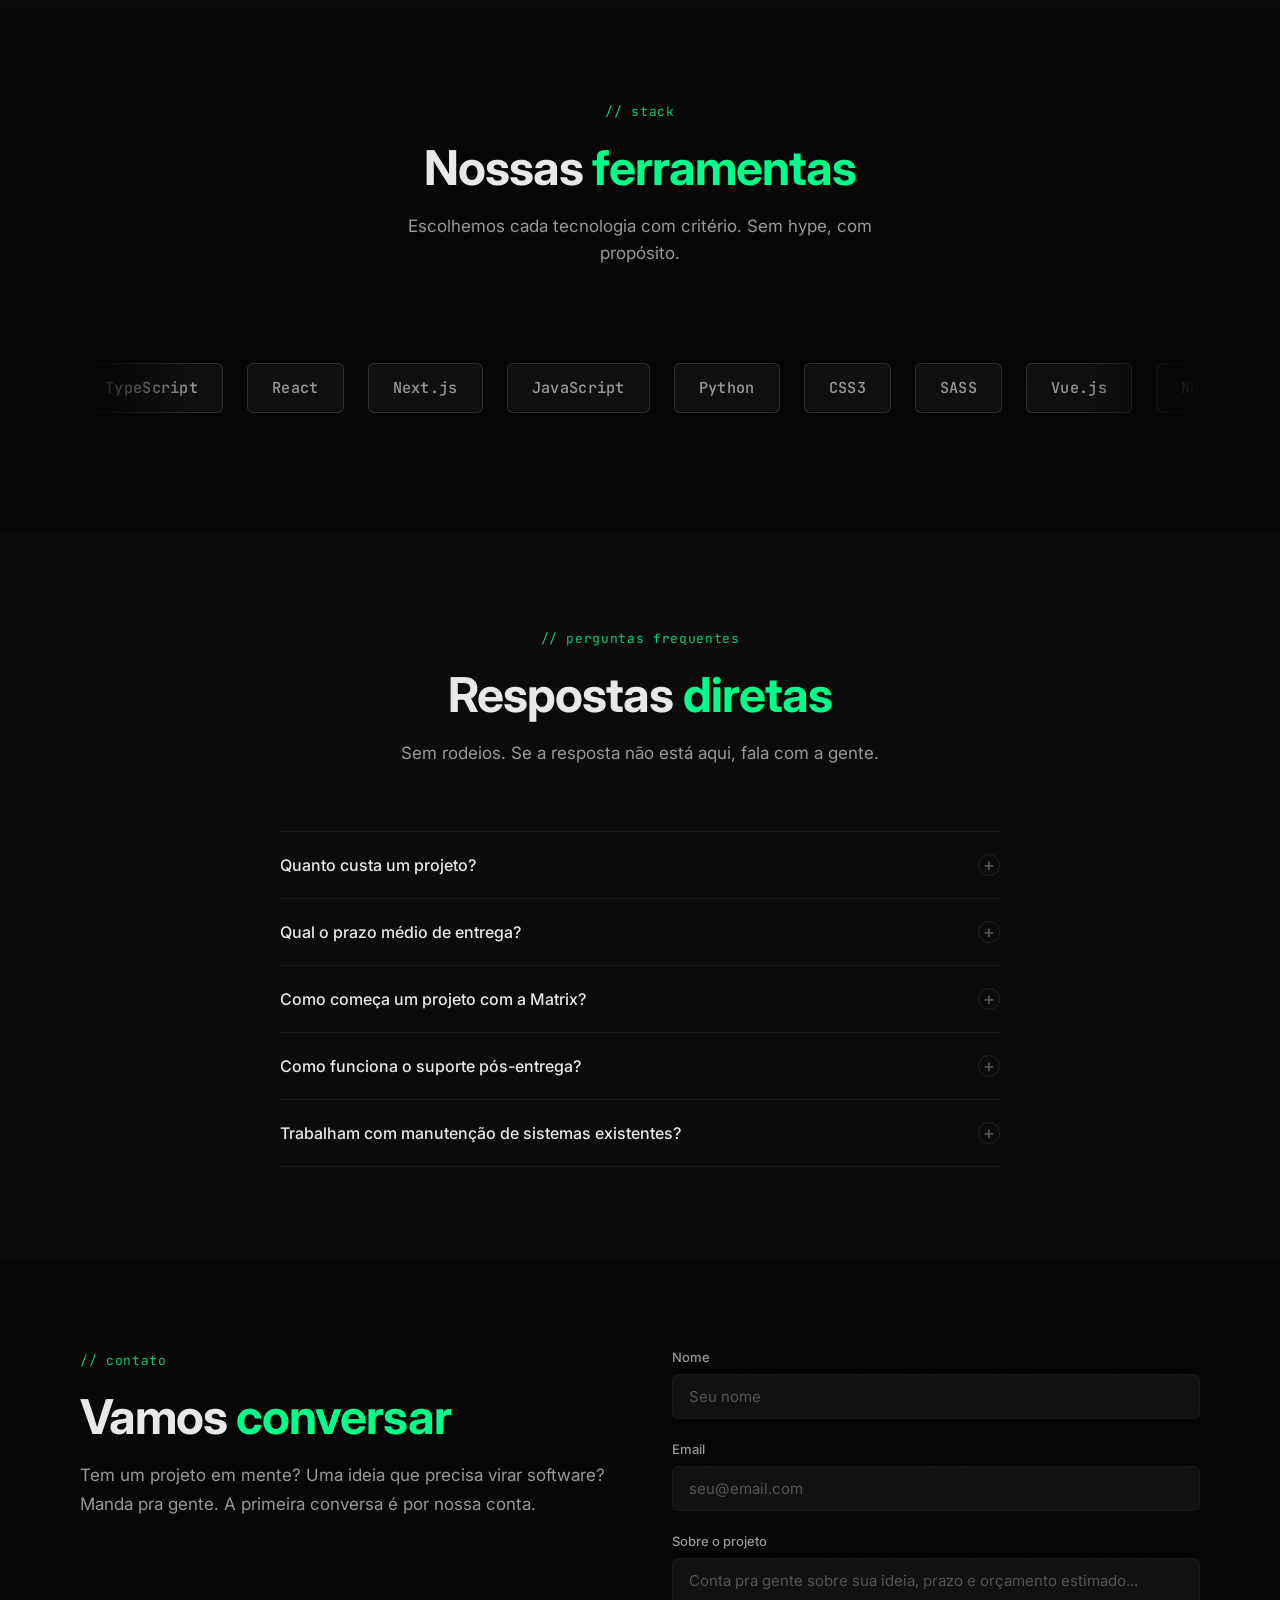
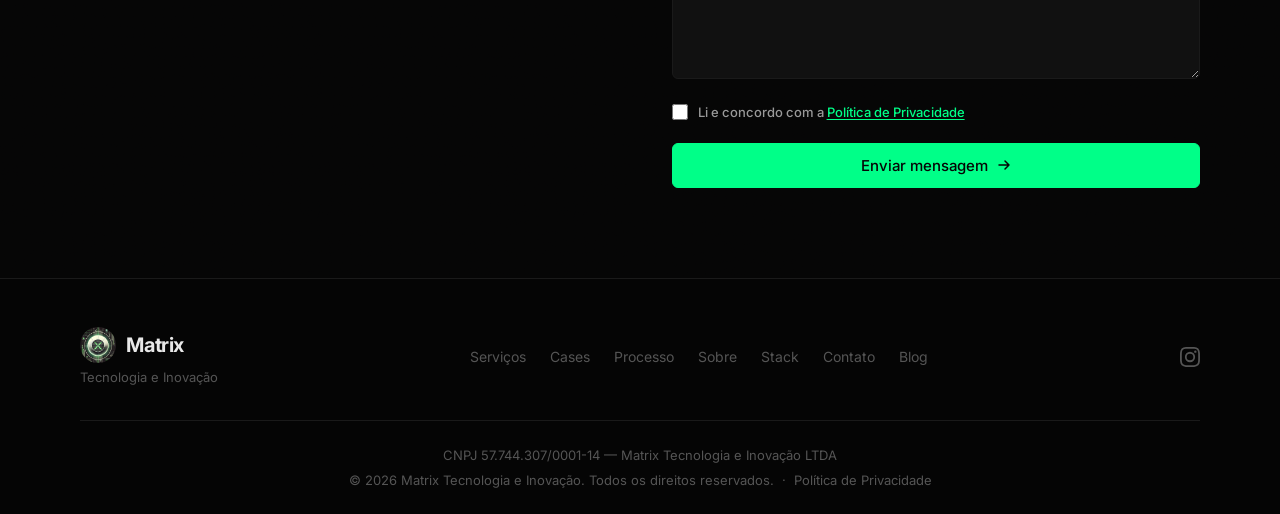
==== commit 63aed9f5: "chore: remove google-site-verification meta tag (using HTML file instead)" ====
--- a/index.html
+++ b/index.html
@@ -5,7 +5,6 @@
     <meta name="viewport" content="width=device-width, initial-scale=1.0">
 
     <!-- SEO -->
-    <meta name="google-site-verification" content="G2xP30TphfghEHwFOGCvWF4zJJOmUkwg-HbKvas51kY">
     <meta name="description" content="Matrix Tecnologia e Inovação — Desenvolvimento de software sob medida. Web, mobile, cloud e IA com arquitetura limpa e entrega dentro do prazo.">
     <meta name="robots" content="index, follow">
     <meta name="author" content="Matrix Tecnologia e Inovação">
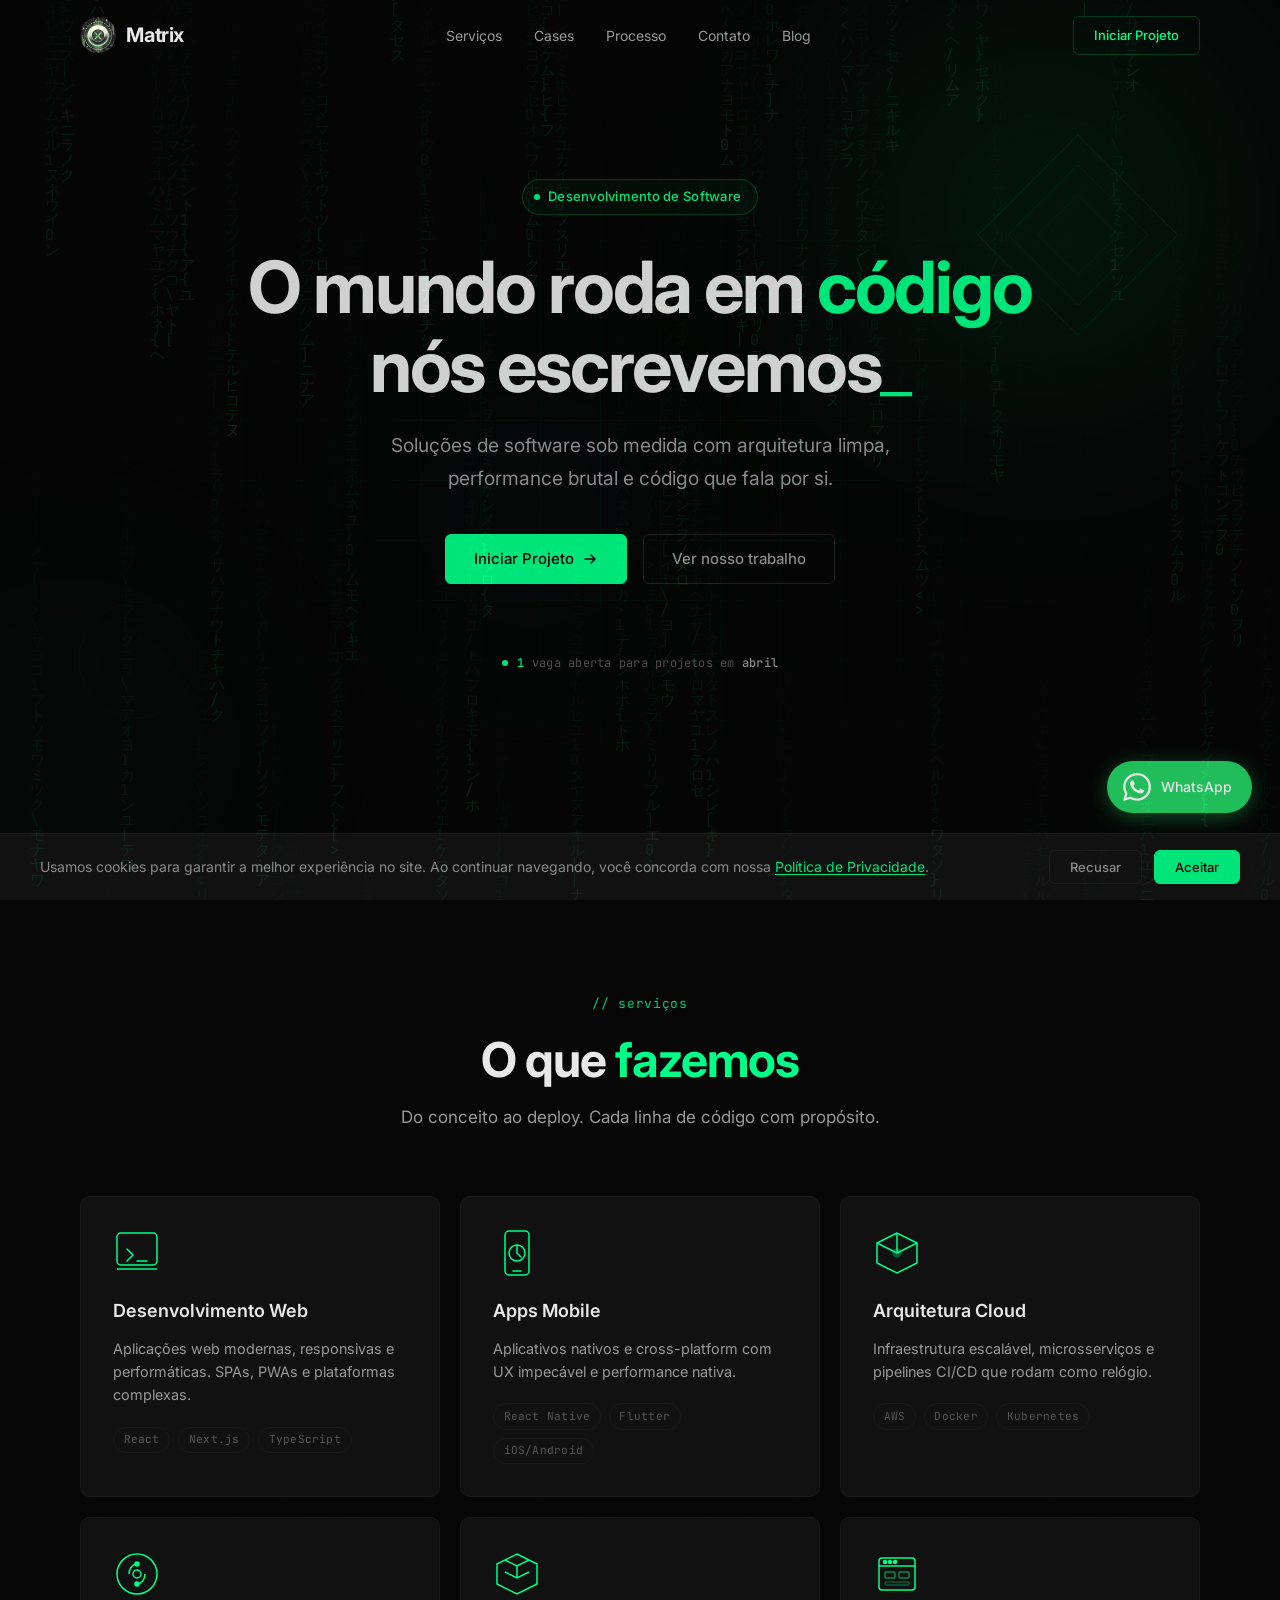
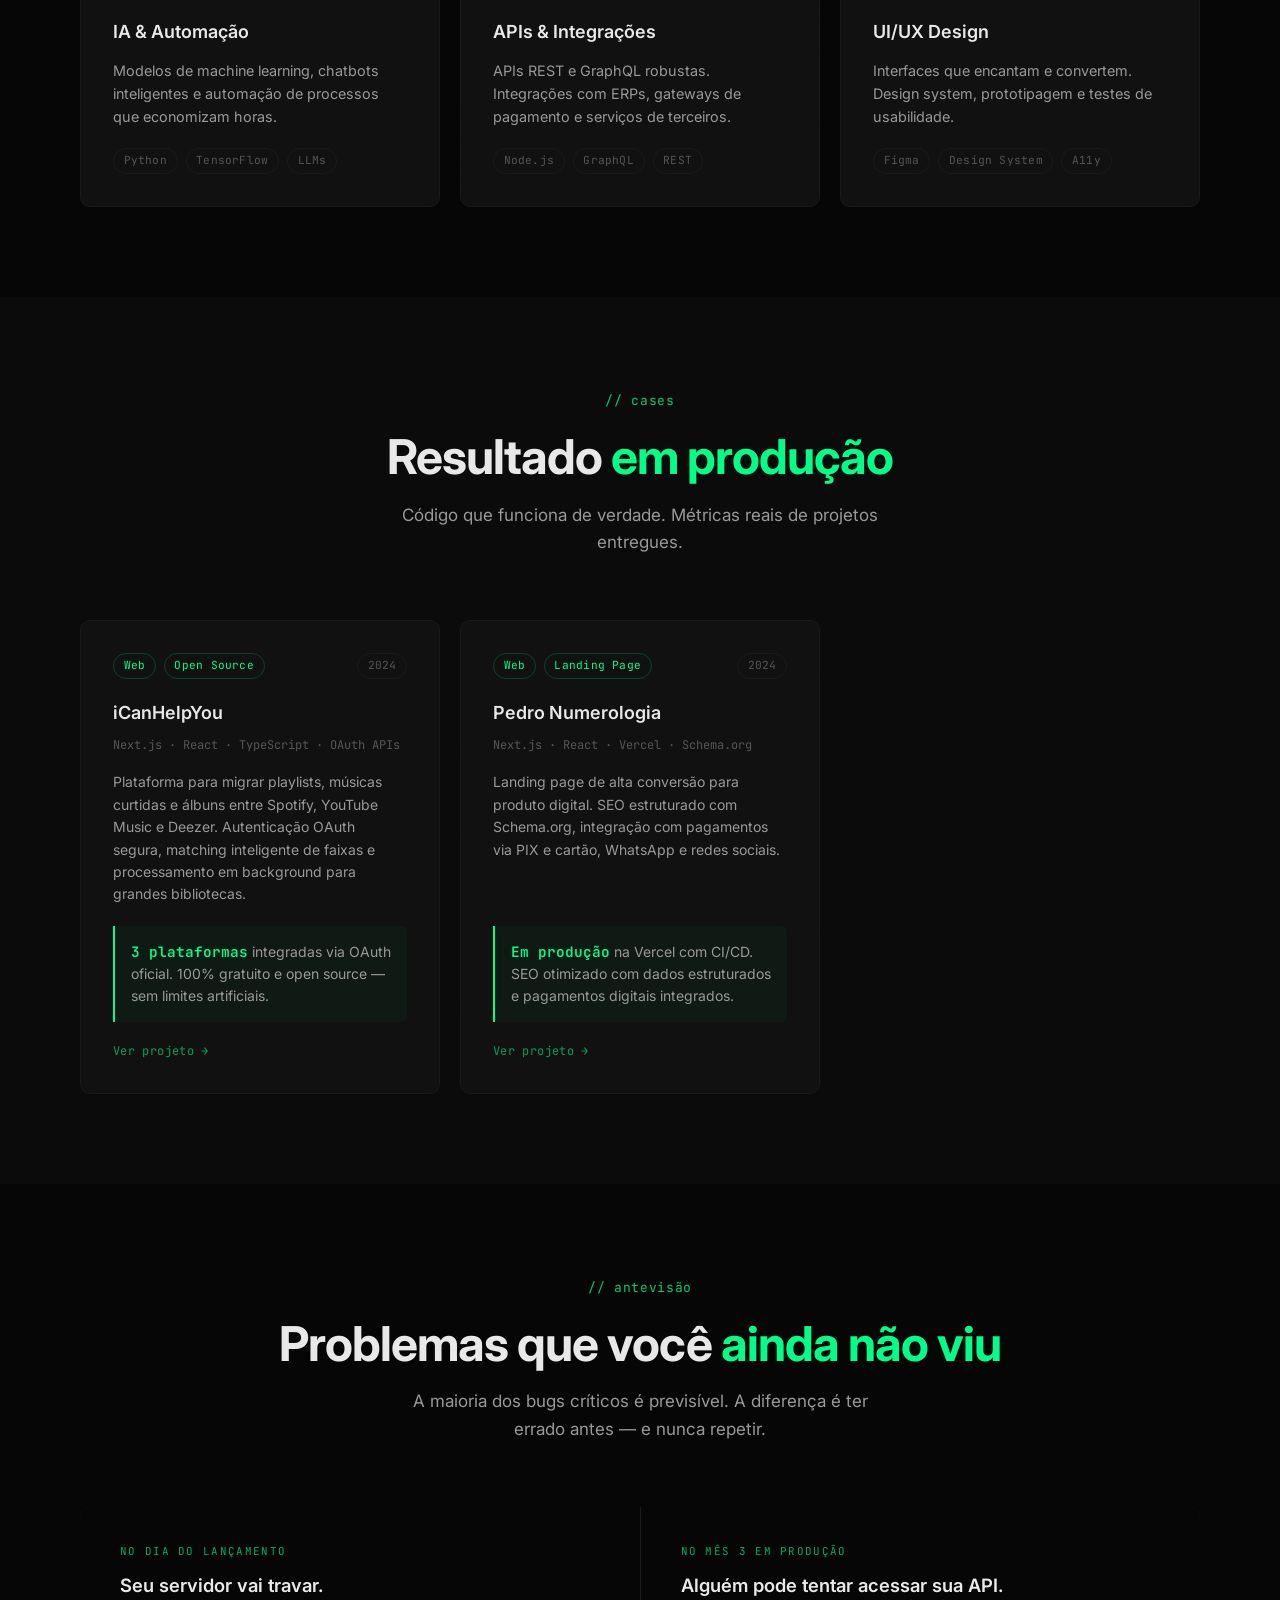
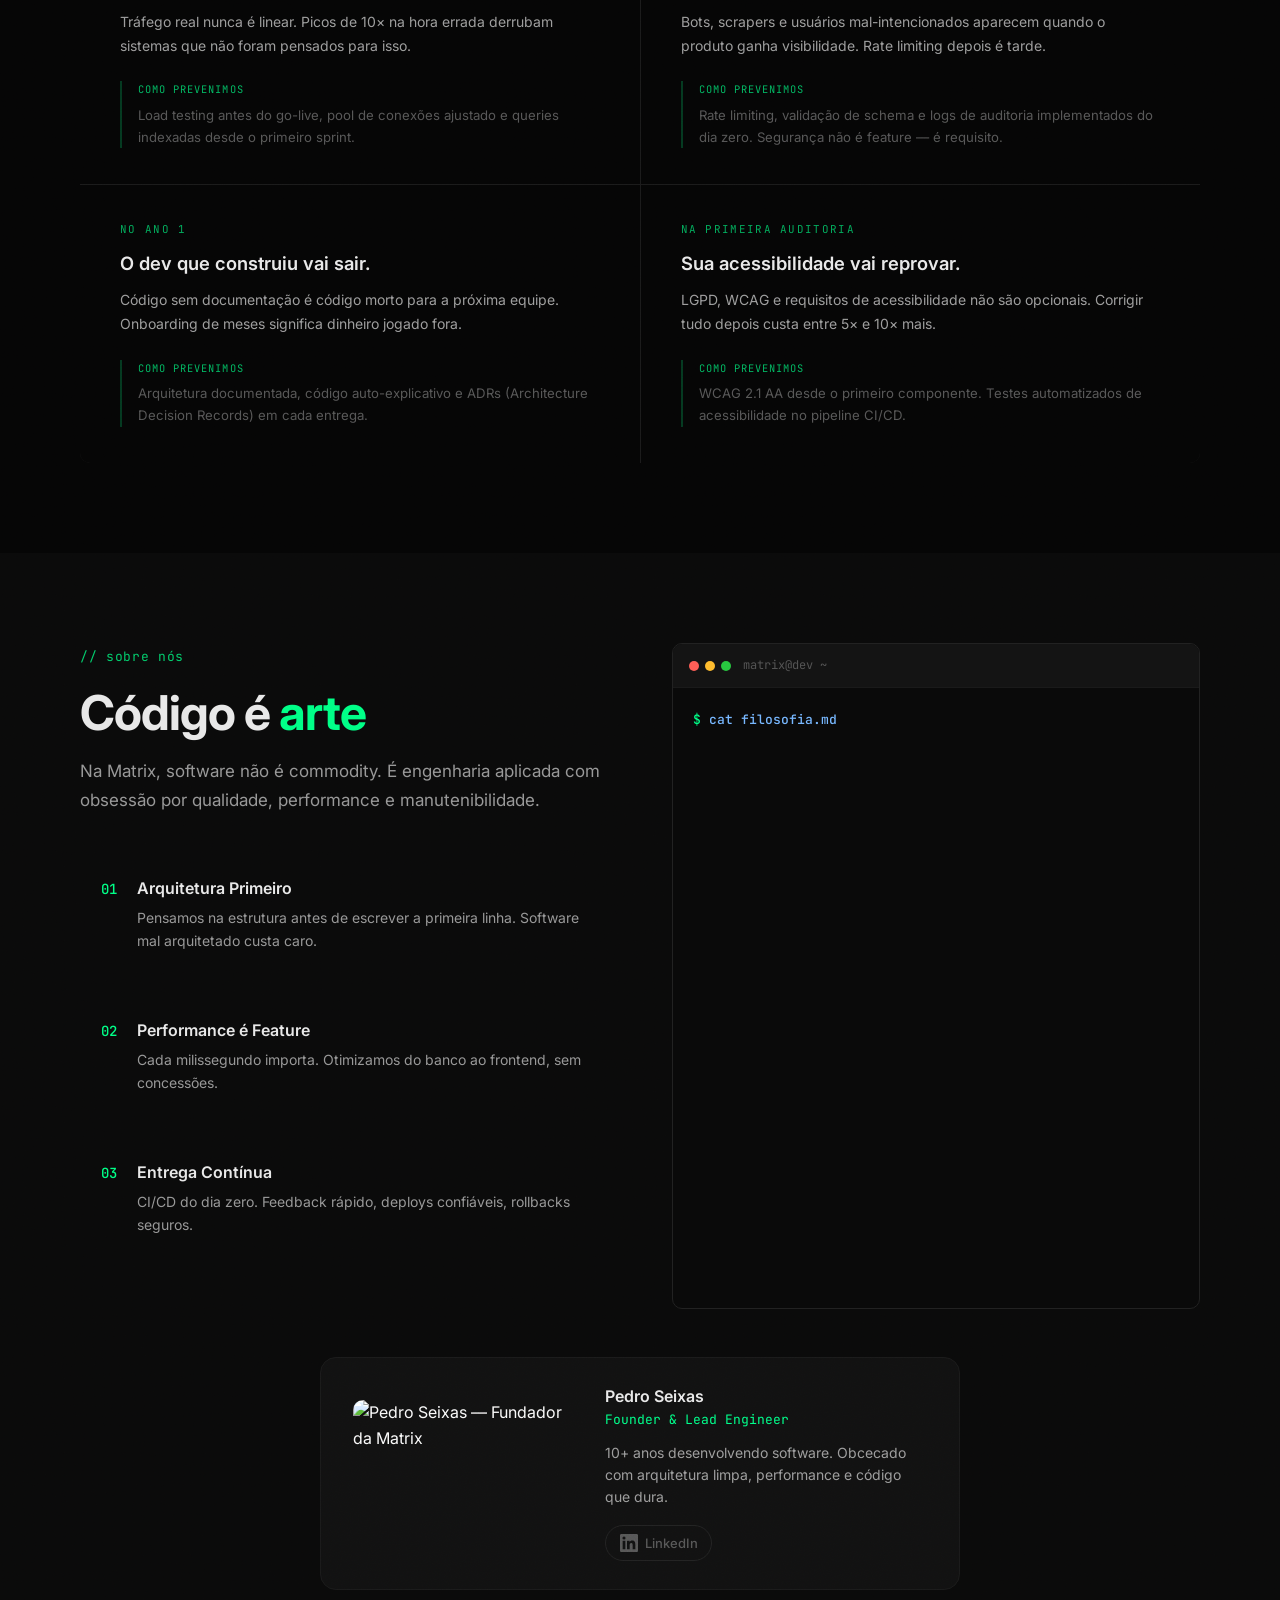
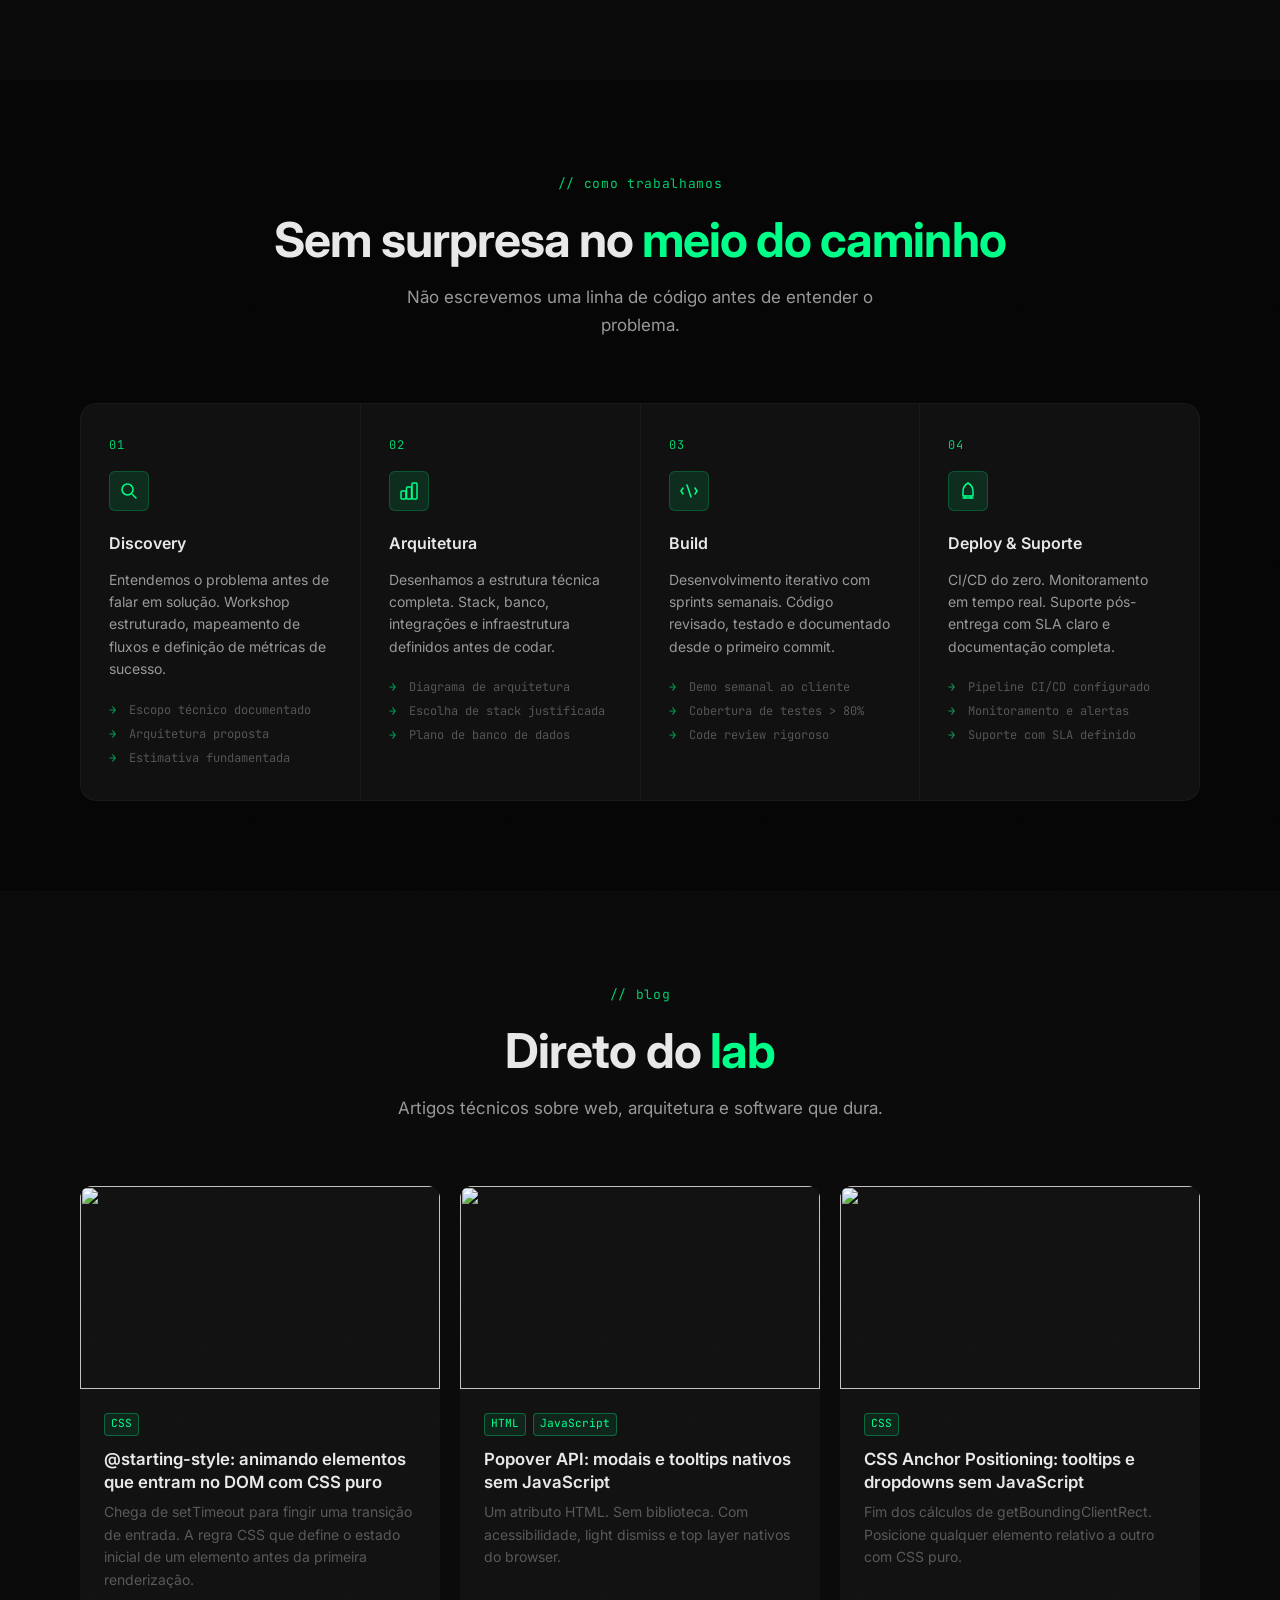
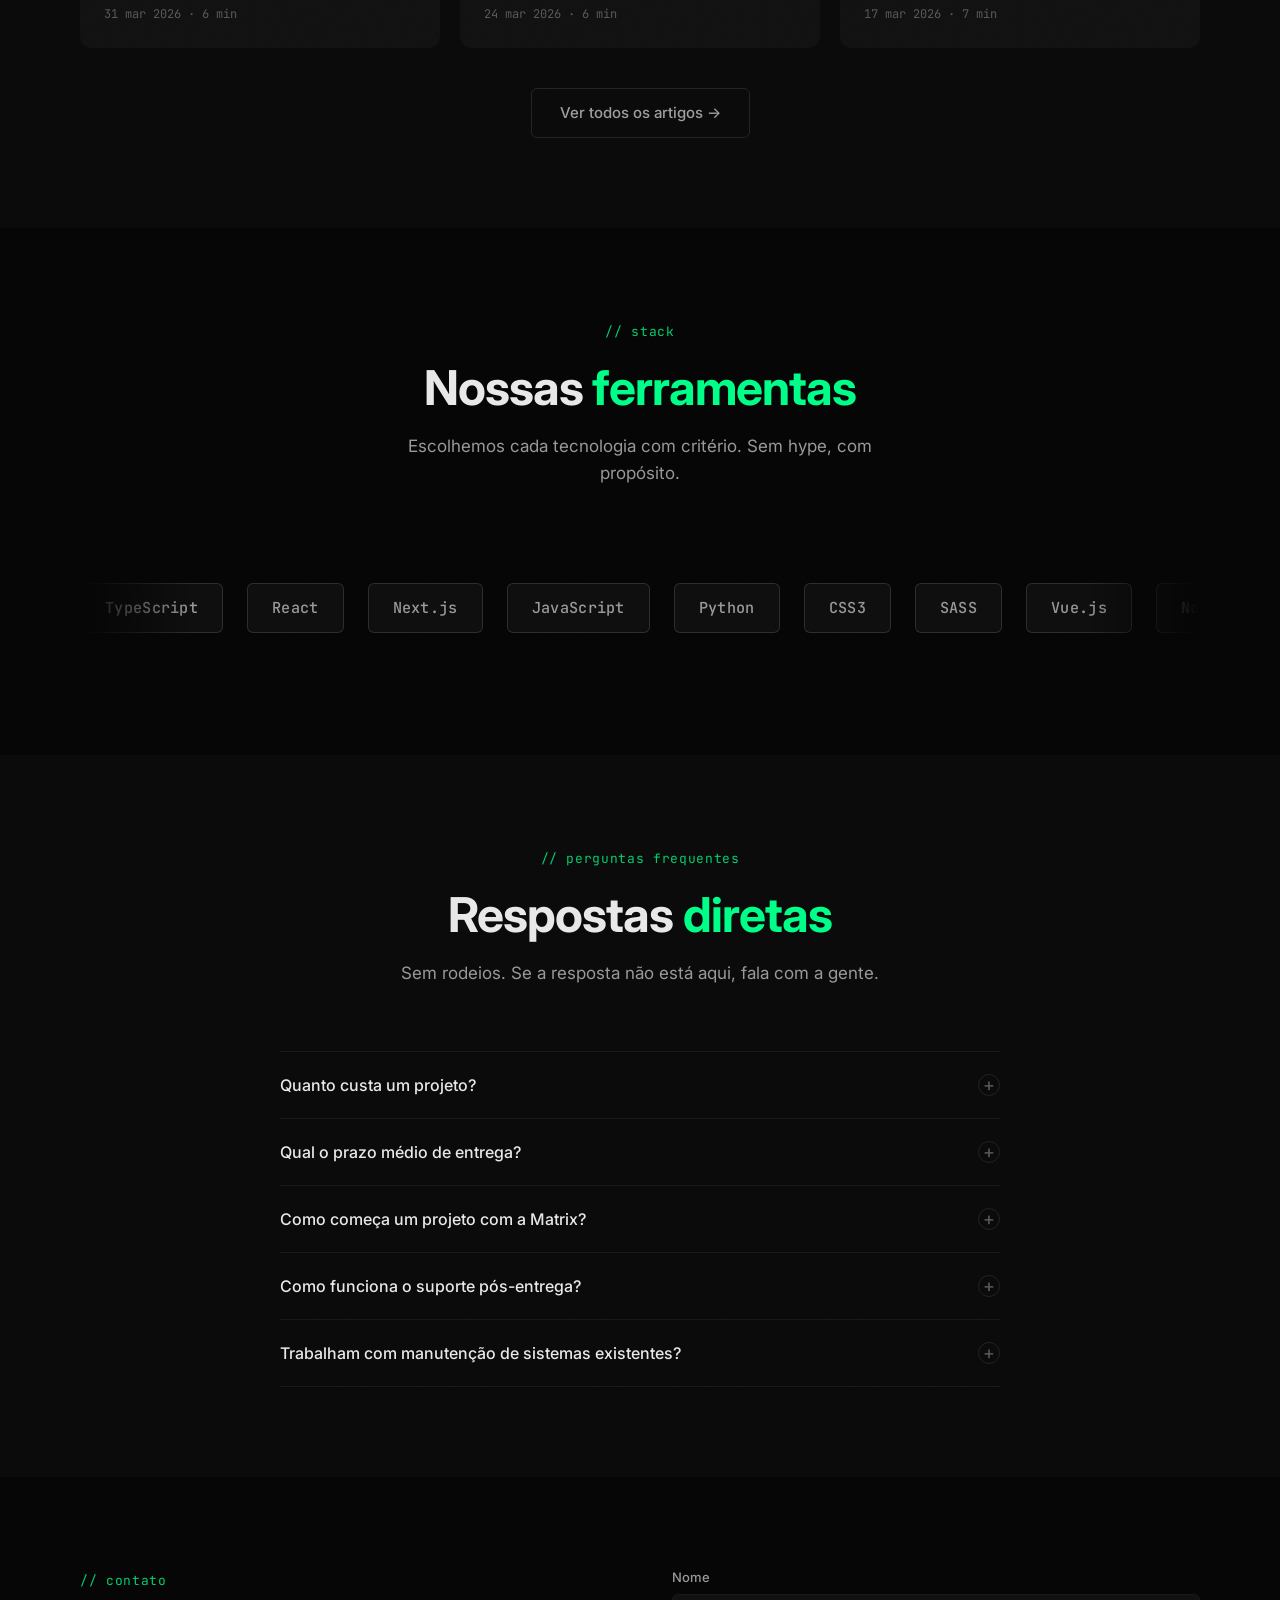
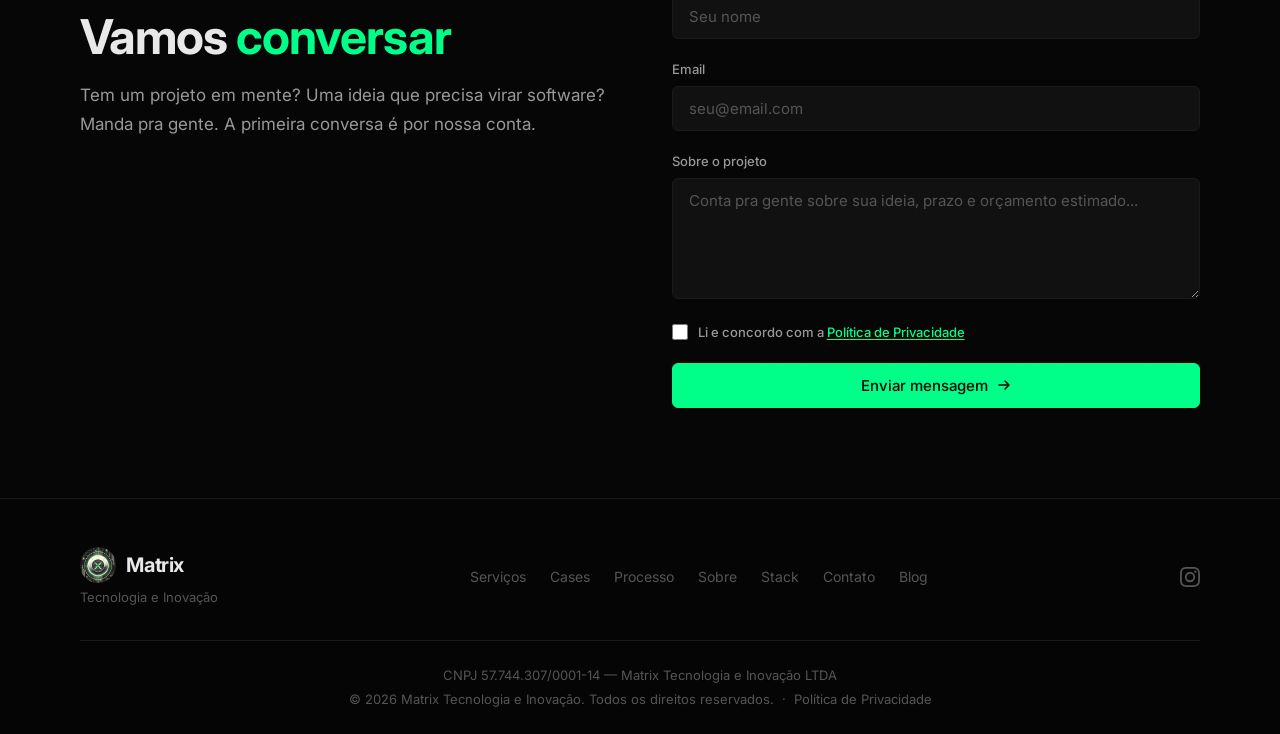
==== commit d517ed08: "feat: add LinkedIn link to founder card and cover art to blog cards - Added LinkedIn icon (pedroseix" ====
--- a/index.html
+++ b/index.html
@@ -441,6 +441,12 @@
                     <p class="founder-name">Pedro Seixas</p>
                     <p class="founder-role">Founder & Lead Engineer</p>
                     <p class="founder-bio">10+ anos desenvolvendo software. Obcecado com arquitetura limpa, performance e código que dura.</p>
+                    <a href="https://www.linkedin.com/in/pedroseixas27/" target="_blank" rel="noopener" class="founder-linkedin" aria-label="LinkedIn de Pedro Seixas">
+                        <svg width="18" height="18" viewBox="0 0 24 24" fill="currentColor" aria-hidden="true">
+                            <path d="M20.447 20.452h-3.554v-5.569c0-1.328-.027-3.037-1.852-3.037-1.853 0-2.136 1.445-2.136 2.939v5.667H9.351V9h3.414v1.561h.046c.477-.9 1.637-1.85 3.37-1.85 3.601 0 4.267 2.37 4.267 5.455v6.286zM5.337 7.433a2.062 2.062 0 01-2.063-2.065 2.064 2.064 0 112.063 2.065zm1.782 13.019H3.555V9h3.564v11.452zM22.225 0H1.771C.792 0 0 .774 0 1.729v20.542C0 23.227.792 24 1.771 24h20.451C23.2 24 24 23.227 24 22.271V1.729C24 .774 23.2 0 22.222 0h.003z"/>
+                        </svg>
+                        <span>LinkedIn</span>
+                    </a>
                 </div>
             </div>
 
@@ -553,31 +559,46 @@
             <div class="blog-preview-grid">
 
                 <a href="/blog/starting-style.html" class="blog-preview-card reveal">
-                    <div class="blog-preview-card__tags">
-                        <span class="blog-tag">CSS</span>
-                    </div>
-                    <h3>@starting-style: animando elementos que entram no DOM com CSS puro</h3>
-                    <p>Chega de setTimeout para fingir uma transição de entrada. A regra CSS que define o estado inicial de um elemento antes da primeira renderização.</p>
-                    <span class="blog-preview-card__meta">31 mar 2026 · 6 min</span>
+                    <div class="blog-preview-card__cover">
+                        <img src="/assets/images/blog/starting-style.png" alt="" loading="lazy" width="600" height="338">
+                    </div>
+                    <div class="blog-preview-card__body">
+                        <div class="blog-preview-card__tags">
+                            <span class="blog-tag">CSS</span>
+                        </div>
+                        <h3>@starting-style: animando elementos que entram no DOM com CSS puro</h3>
+                        <p>Chega de setTimeout para fingir uma transição de entrada. A regra CSS que define o estado inicial de um elemento antes da primeira renderização.</p>
+                        <span class="blog-preview-card__meta">31 mar 2026 · 6 min</span>
+                    </div>
                 </a>
 
                 <a href="/blog/popover-api.html" class="blog-preview-card reveal">
-                    <div class="blog-preview-card__tags">
-                        <span class="blog-tag">HTML</span>
-                        <span class="blog-tag">JavaScript</span>
-                    </div>
-                    <h3>Popover API: modais e tooltips nativos sem JavaScript</h3>
-                    <p>Um atributo HTML. Sem biblioteca. Com acessibilidade, light dismiss e top layer nativos do browser.</p>
-                    <span class="blog-preview-card__meta">24 mar 2026 · 6 min</span>
+                    <div class="blog-preview-card__cover">
+                        <img src="/assets/images/blog/popover-api.png" alt="" loading="lazy" width="600" height="338">
+                    </div>
+                    <div class="blog-preview-card__body">
+                        <div class="blog-preview-card__tags">
+                            <span class="blog-tag">HTML</span>
+                            <span class="blog-tag">JavaScript</span>
+                        </div>
+                        <h3>Popover API: modais e tooltips nativos sem JavaScript</h3>
+                        <p>Um atributo HTML. Sem biblioteca. Com acessibilidade, light dismiss e top layer nativos do browser.</p>
+                        <span class="blog-preview-card__meta">24 mar 2026 · 6 min</span>
+                    </div>
                 </a>
 
                 <a href="/blog/css-anchor-positioning.html" class="blog-preview-card reveal">
-                    <div class="blog-preview-card__tags">
-                        <span class="blog-tag">CSS</span>
-                    </div>
-                    <h3>CSS Anchor Positioning: tooltips e dropdowns sem JavaScript</h3>
-                    <p>Fim dos cálculos de getBoundingClientRect. Posicione qualquer elemento relativo a outro com CSS puro.</p>
-                    <span class="blog-preview-card__meta">17 mar 2026 · 7 min</span>
+                    <div class="blog-preview-card__cover">
+                        <img src="/assets/images/blog/anchor-positioning.png" alt="" loading="lazy" width="600" height="338">
+                    </div>
+                    <div class="blog-preview-card__body">
+                        <div class="blog-preview-card__tags">
+                            <span class="blog-tag">CSS</span>
+                        </div>
+                        <h3>CSS Anchor Positioning: tooltips e dropdowns sem JavaScript</h3>
+                        <p>Fim dos cálculos de getBoundingClientRect. Posicione qualquer elemento relativo a outro com CSS puro.</p>
+                        <span class="blog-preview-card__meta">17 mar 2026 · 7 min</span>
+                    </div>
                 </a>
 
             </div>
--- a/css/style.css
+++ b/css/style.css
@@ -1692,6 +1692,37 @@
     color: var(--text-secondary);
     line-height: 1.6;
     margin: 0.5rem 0 0;
+}
+
+.founder-linkedin {
+    display: inline-flex;
+    align-items: center;
+    gap: 0.45rem;
+    margin-top: 0.75rem;
+    padding: 0.4rem 0.85rem;
+    font-size: 0.8125rem;
+    font-weight: 500;
+    color: var(--text-muted);
+    border: 1px solid var(--border-default);
+    border-radius: 100px;
+    text-decoration: none;
+    transition: all var(--duration-normal) var(--ease-out);
+    width: fit-content;
+}
+
+.founder-linkedin:hover {
+    color: #0A66C2;
+    border-color: #0A66C2;
+    background: rgba(10, 102, 194, 0.08);
+}
+
+.founder-linkedin svg {
+    flex-shrink: 0;
+    transition: color var(--duration-normal) var(--ease-out);
+}
+
+.founder-linkedin:hover svg {
+    color: #0A66C2;
 }
 
 @media (max-width: 640px) {
@@ -1870,19 +1901,45 @@
 }
 
 .blog-preview-card {
-    display: block;
+    display: flex;
+    flex-direction: column;
     background: var(--bg-card);
     border: 1px solid var(--border);
     border-radius: 12px;
-    padding: 1.625rem;
     color: var(--text);
     text-decoration: none;
     transition: border-color .2s, transform .2s;
+    overflow: hidden;
 }
 
 .blog-preview-card:hover {
     border-color: rgba(0, 255, 136, .35);
     transform: translateY(-2px);
+}
+
+.blog-preview-card__cover {
+    width: 100%;
+    aspect-ratio: 16 / 9;
+    overflow: hidden;
+    flex-shrink: 0;
+}
+
+.blog-preview-card__cover img {
+    width: 100%;
+    height: 100%;
+    object-fit: cover;
+    transition: transform .4s var(--ease-out);
+}
+
+.blog-preview-card:hover .blog-preview-card__cover img {
+    transform: scale(1.04);
+}
+
+.blog-preview-card__body {
+    padding: 1.5rem;
+    display: flex;
+    flex-direction: column;
+    flex: 1;
 }
 
 .blog-preview-card__tags {
@@ -1920,6 +1977,7 @@
     font-family: var(--font-mono);
     font-size: .75rem;
     color: var(--text-muted);
+    margin-top: auto;
 }
 
 .blog-preview-cta {
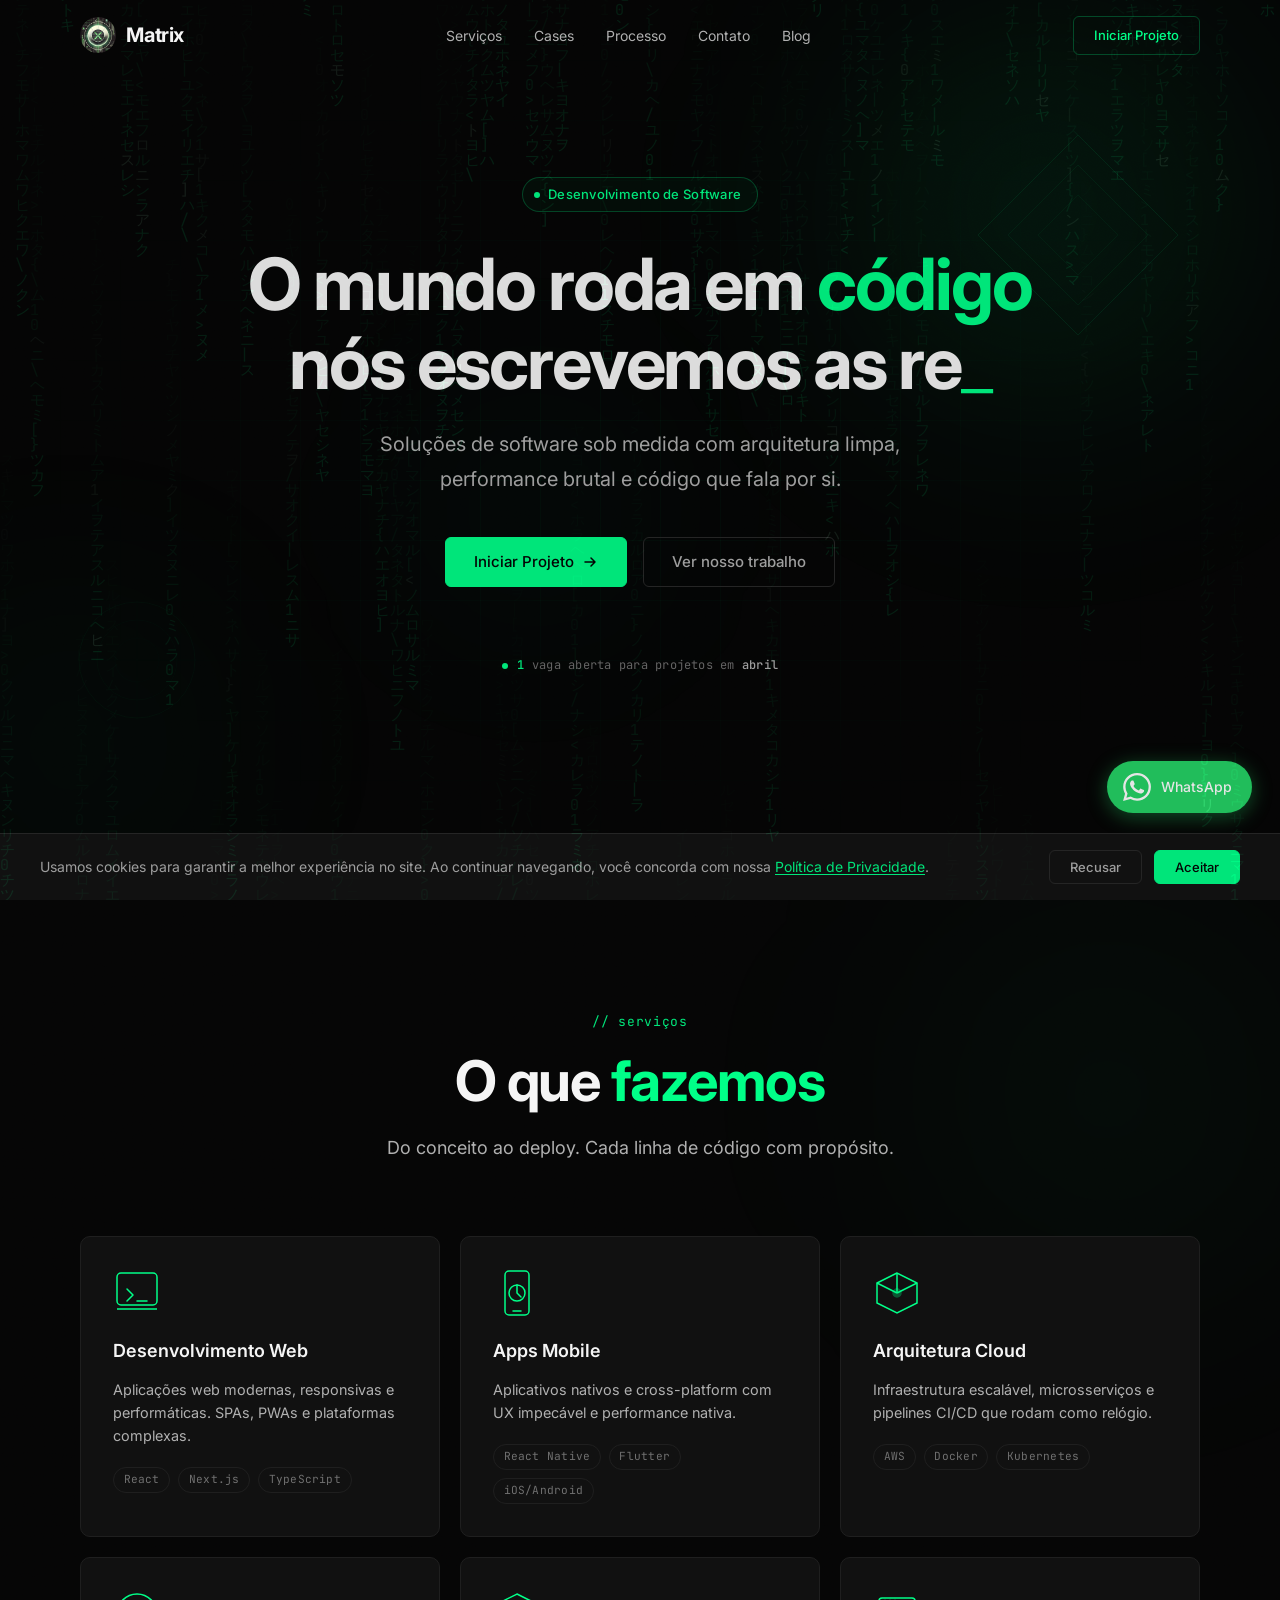
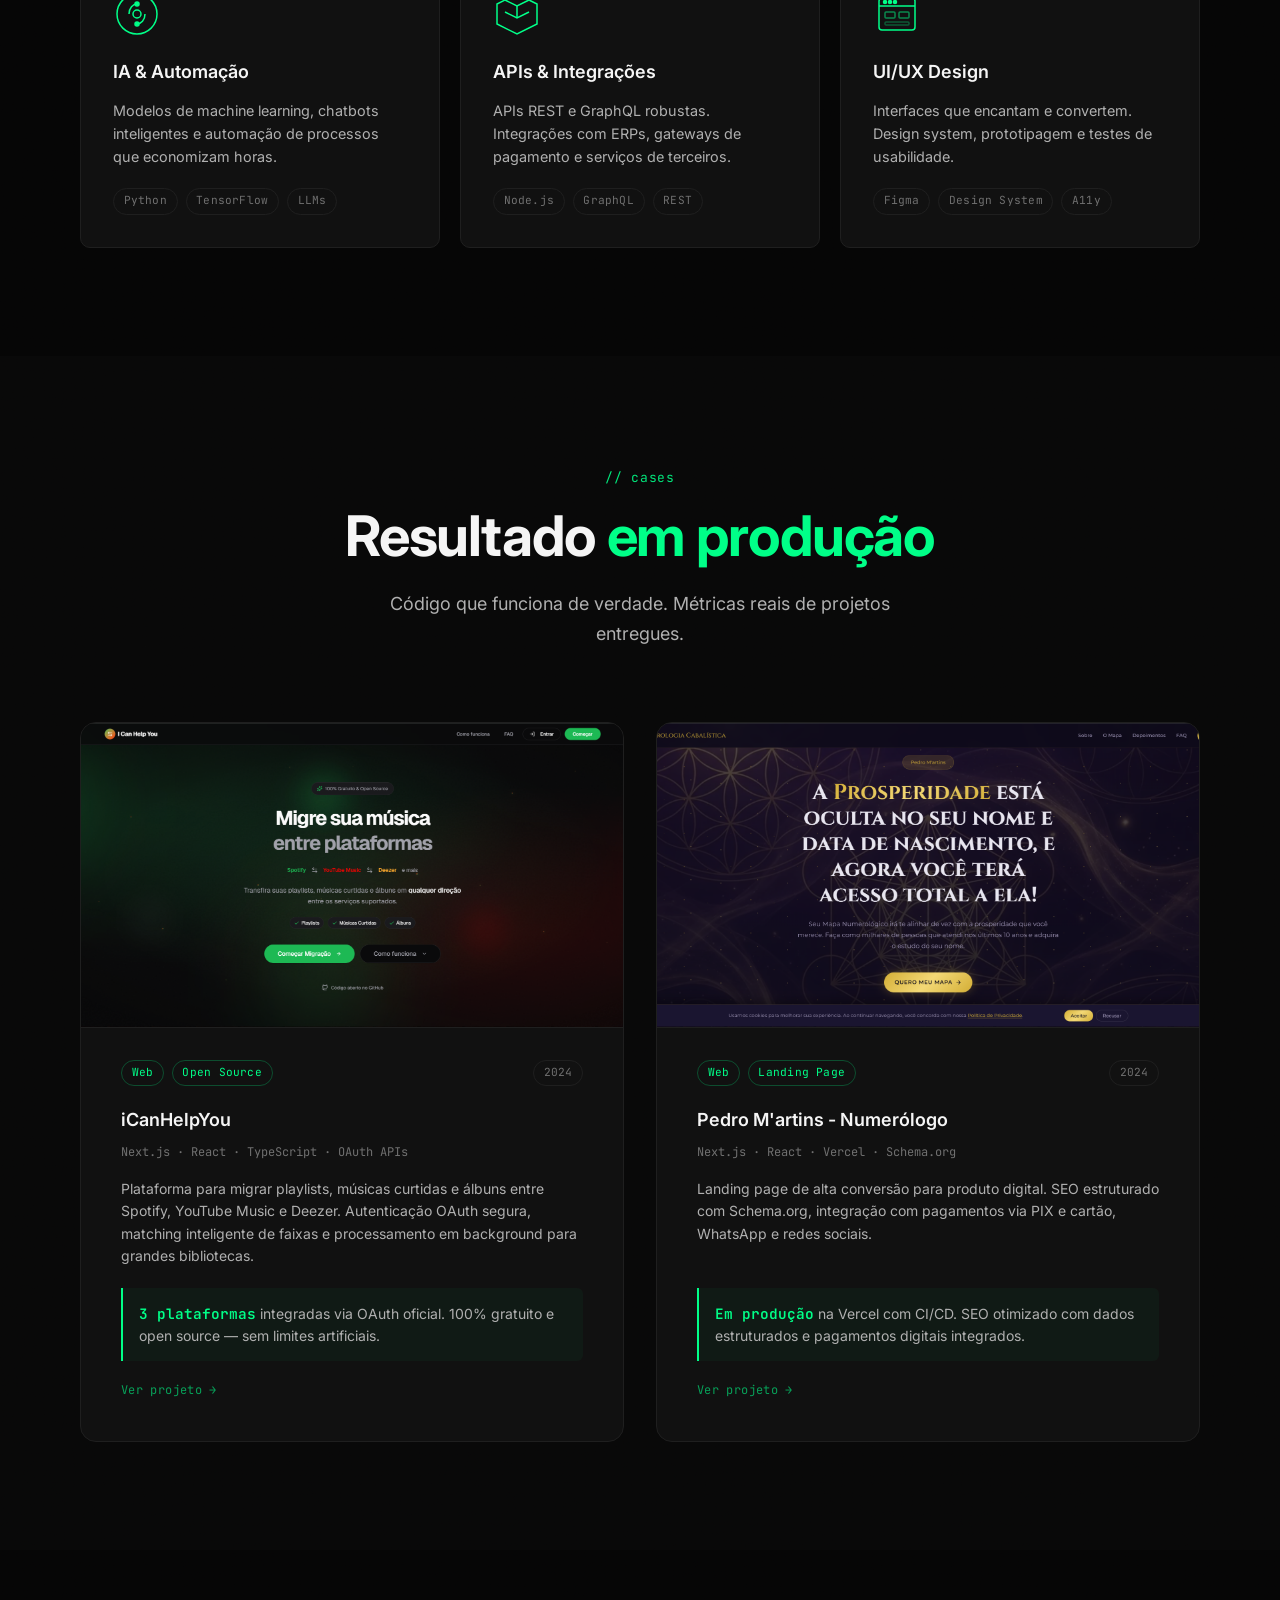
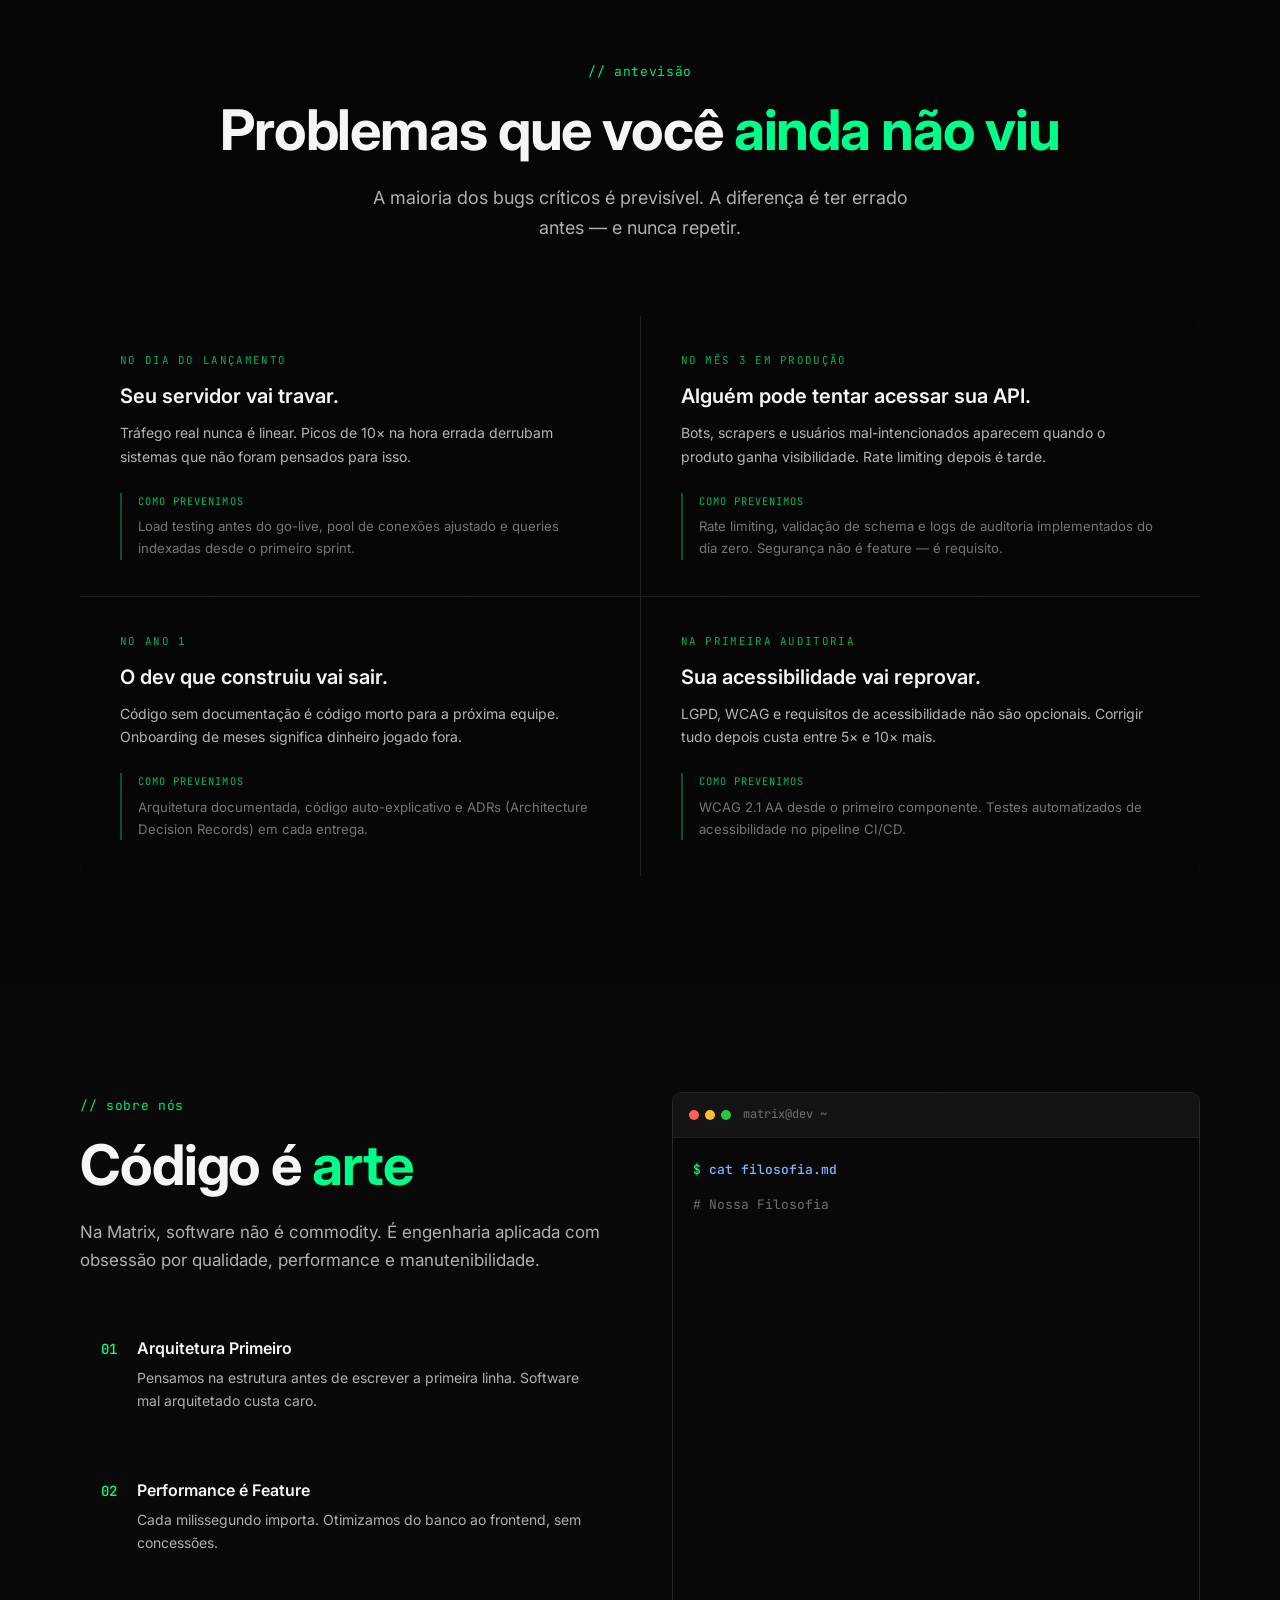
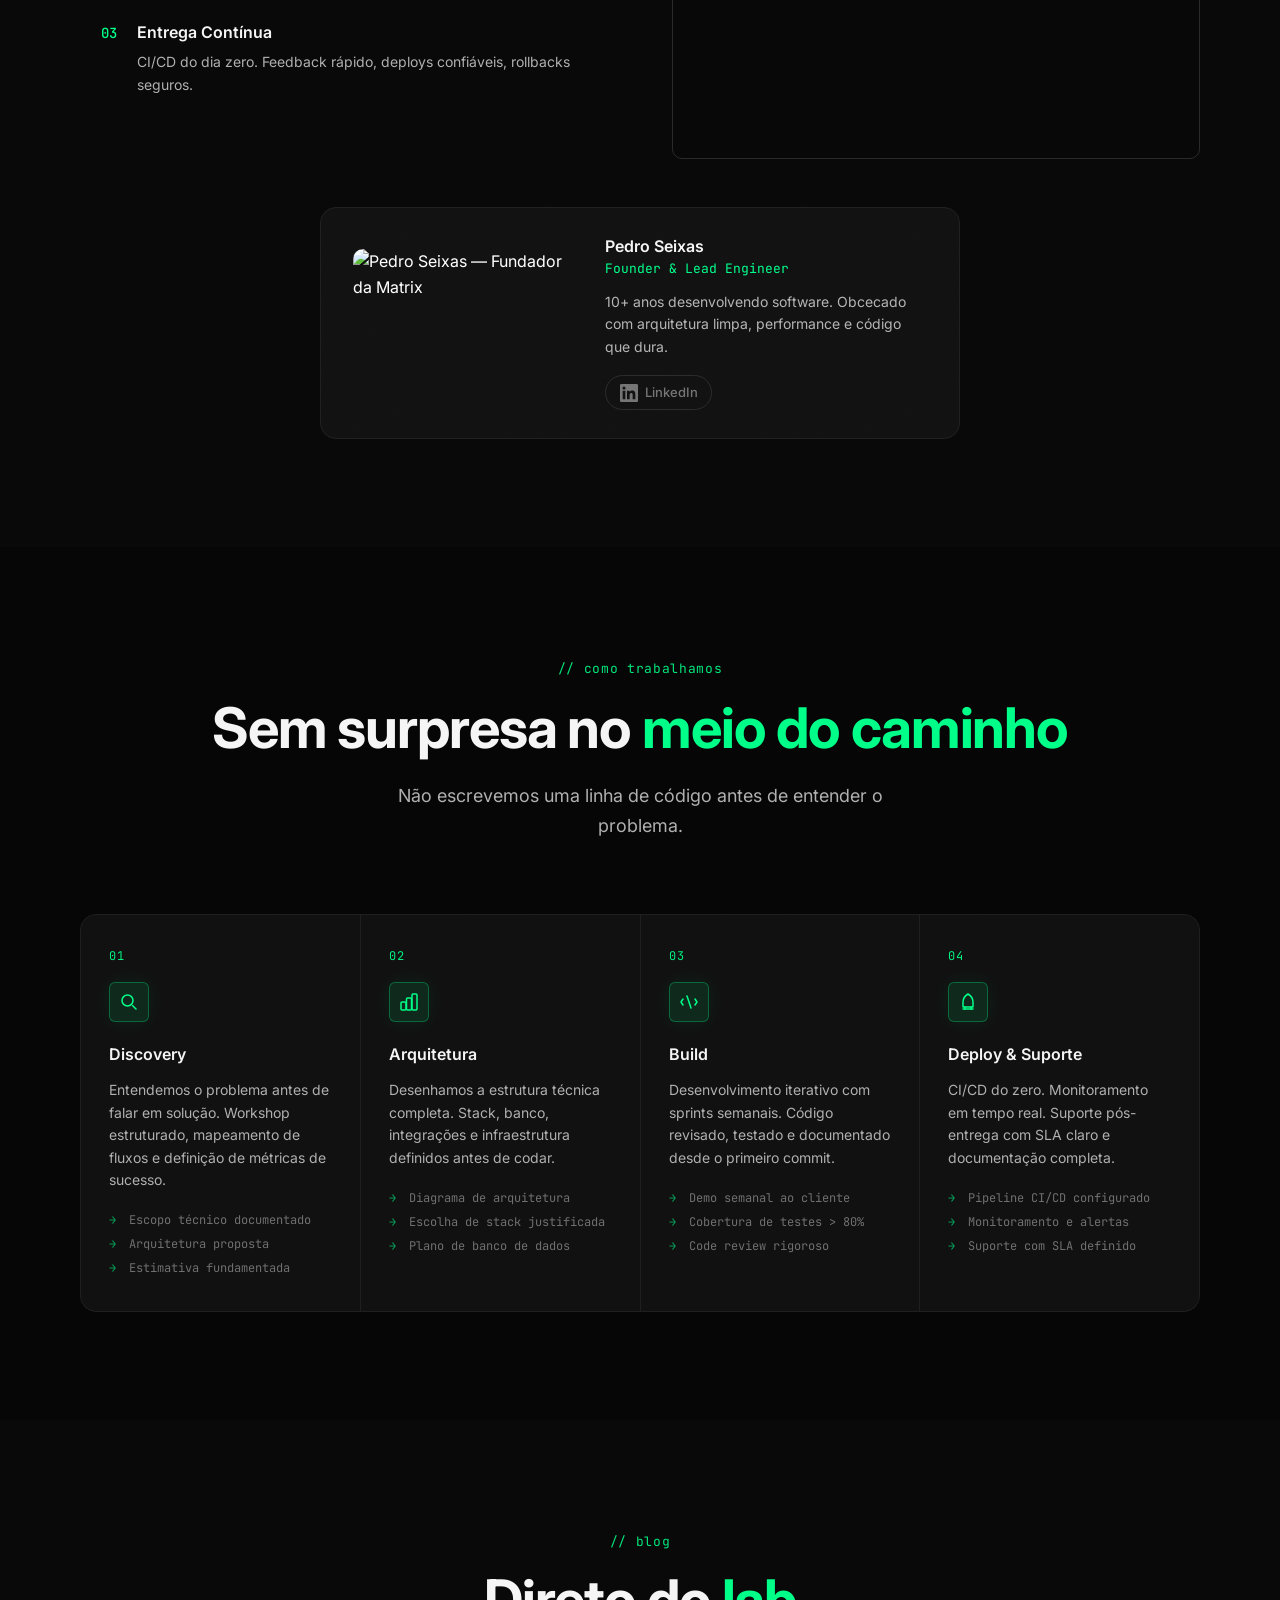
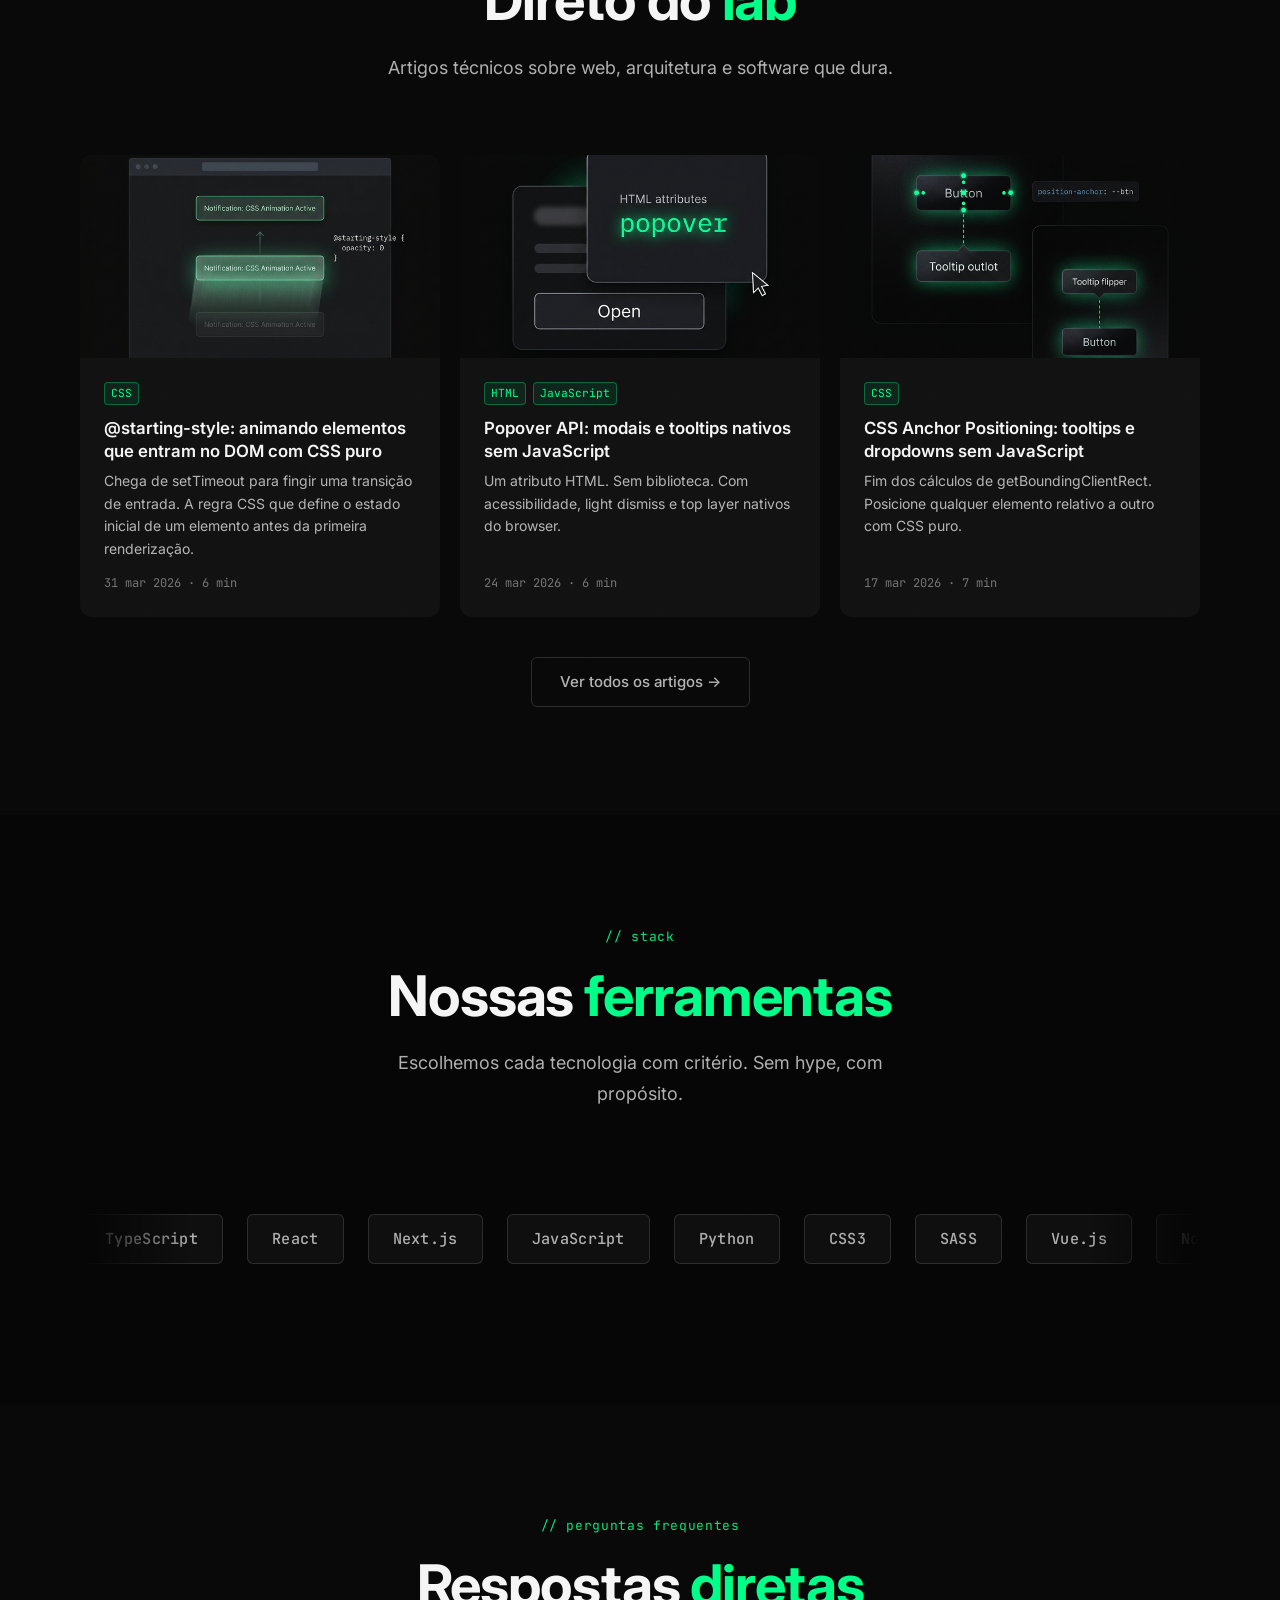
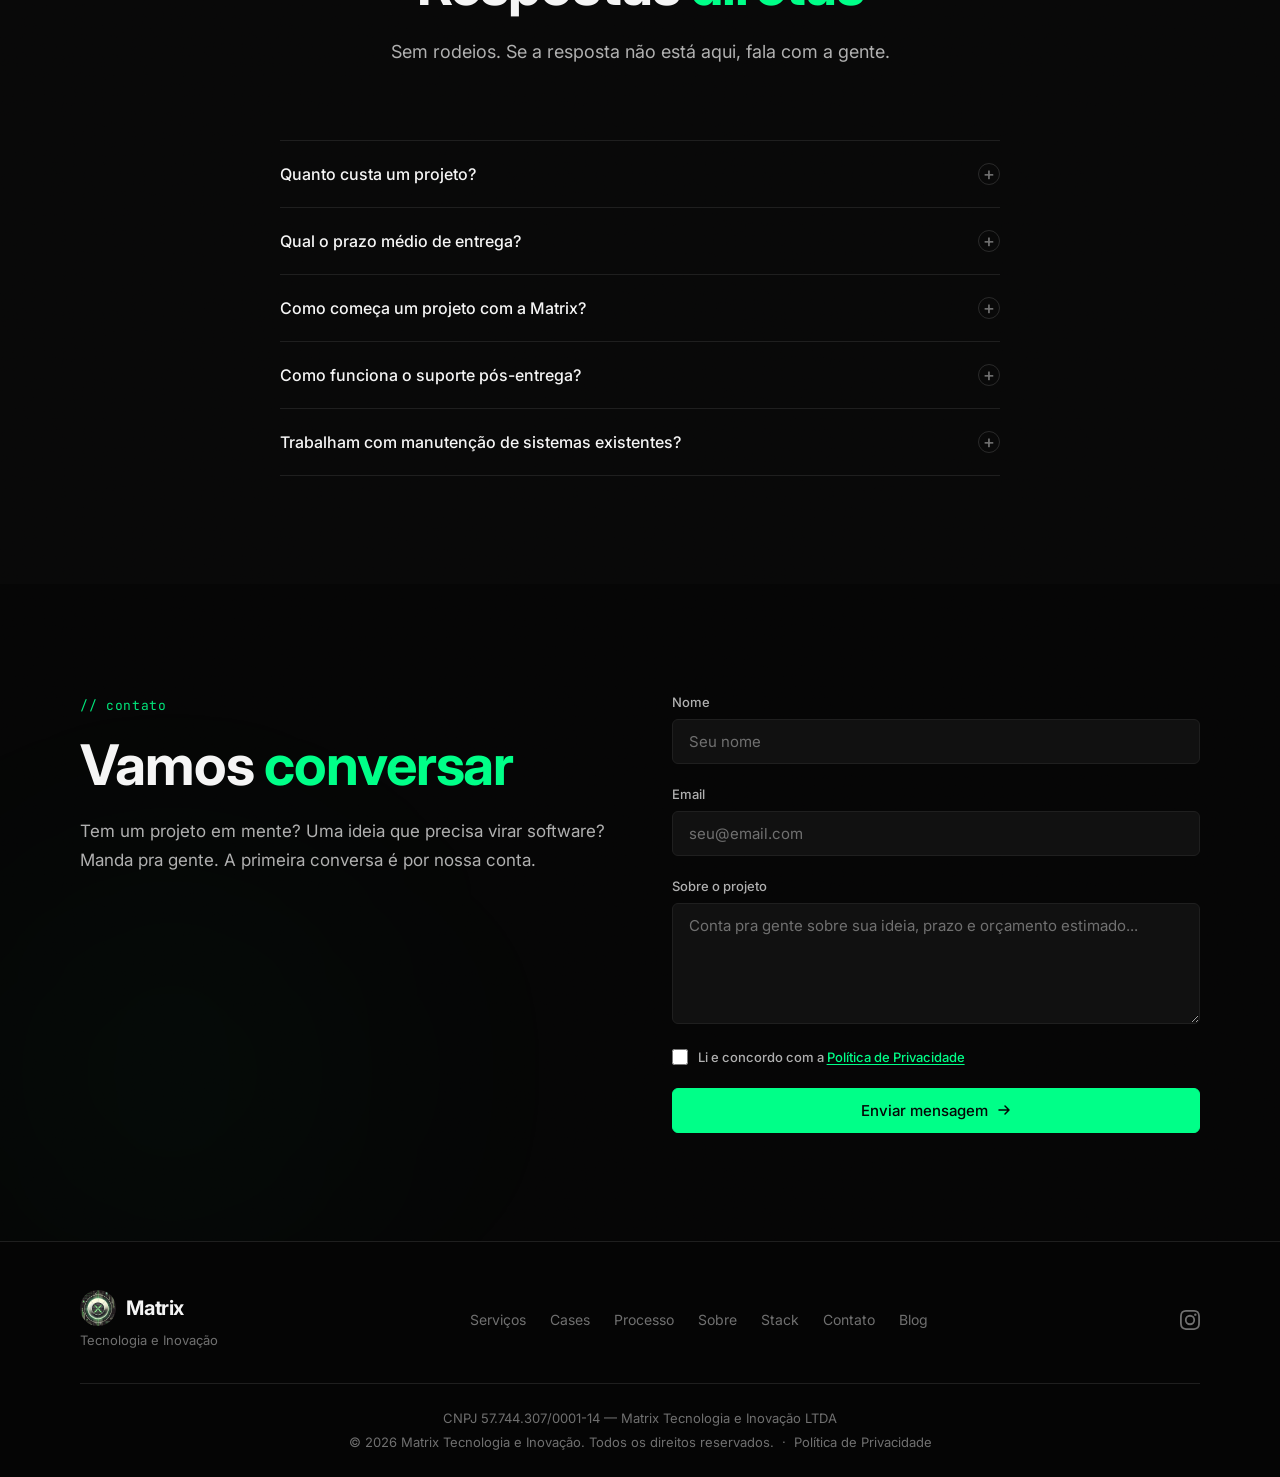
==== commit 3dd6bbeb: "feat: redesign visual identity and cases cards" ====
--- a/index.html
+++ b/index.html
@@ -1,11 +1,13 @@
 <!DOCTYPE html>
 <html lang="pt-BR">
+
 <head>
     <meta charset="UTF-8">
     <meta name="viewport" content="width=device-width, initial-scale=1.0">
 
     <!-- SEO -->
-    <meta name="description" content="Matrix Tecnologia e Inovação — Desenvolvimento de software sob medida. Web, mobile, cloud e IA com arquitetura limpa e entrega dentro do prazo.">
+    <meta name="description"
+        content="Matrix Tecnologia e Inovação — Desenvolvimento de software sob medida. Web, mobile, cloud e IA com arquitetura limpa e entrega dentro do prazo.">
     <meta name="robots" content="index, follow">
     <meta name="author" content="Matrix Tecnologia e Inovação">
     <link rel="canonical" href="https://matrix-wheat-xi.vercel.app/">
@@ -13,7 +15,8 @@
 
     <!-- Open Graph -->
     <meta property="og:title" content="Matrix — Tecnologia e Inovação">
-    <meta property="og:description" content="Software sob medida com arquitetura limpa, performance brutal e entrega dentro do prazo.">
+    <meta property="og:description"
+        content="Software sob medida com arquitetura limpa, performance brutal e entrega dentro do prazo.">
     <meta property="og:type" content="website">
     <meta property="og:url" content="https://matrix-wheat-xi.vercel.app/">
     <meta property="og:image" content="https://matrix-wheat-xi.vercel.app/assets/images/og-image.png">
@@ -26,7 +29,8 @@
     <!-- Twitter Card -->
     <meta name="twitter:card" content="summary_large_image">
     <meta name="twitter:title" content="Matrix — Tecnologia e Inovação">
-    <meta name="twitter:description" content="Software sob medida com arquitetura limpa, performance brutal e entrega dentro do prazo.">
+    <meta name="twitter:description"
+        content="Software sob medida com arquitetura limpa, performance brutal e entrega dentro do prazo.">
     <meta name="twitter:image" content="https://matrix-wheat-xi.vercel.app/assets/images/og-image.png">
     <meta name="twitter:image:alt" content="Matrix Tecnologia e Inovação">
 
@@ -59,27 +63,31 @@
     <title>Matrix — Tecnologia e Inovação</title>
     <link rel="preconnect" href="https://fonts.googleapis.com">
     <link rel="preconnect" href="https://fonts.gstatic.com" crossorigin>
-    <link href="https://fonts.googleapis.com/css2?family=Inter:wght@300;400;500;600;700&family=JetBrains+Mono:wght@400;500&display=swap" rel="stylesheet">
-    <link rel="stylesheet" href="css/style.css">
+    <link
+        href="https://fonts.googleapis.com/css2?family=Inter:wght@300;400;500;600;700&family=JetBrains+Mono:wght@400;500&display=swap"
+        rel="stylesheet">
+    <!-- Custom CSS -->
+    <link rel="stylesheet" href="css/style.css?v=3">
 
     <!-- Google Analytics -->
     <script async src="https://www.googletagmanager.com/gtag/js?id=G-4G82698109"></script>
     <script>
         window.dataLayer = window.dataLayer || [];
-        function gtag(){dataLayer.push(arguments);}
+        function gtag() { dataLayer.push(arguments); }
         gtag('js', new Date());
         gtag('config', 'G-4G82698109');
     </script>
 
     <!-- Microsoft Clarity -->
     <script type="text/javascript">
-        (function(c,l,a,r,i,t,y){
-            c[a]=c[a]||function(){(c[a].q=c[a].q||[]).push(arguments)};
-            t=l.createElement(r);t.async=1;t.src="https://www.clarity.ms/tag/"+i;
-            y=l.getElementsByTagName(r)[0];y.parentNode.insertBefore(t,y);
+        (function (c, l, a, r, i, t, y) {
+            c[a] = c[a] || function () { (c[a].q = c[a].q || []).push(arguments) };
+            t = l.createElement(r); t.async = 1; t.src = "https://www.clarity.ms/tag/" + i;
+            y = l.getElementsByTagName(r)[0]; y.parentNode.insertBefore(t, y);
         })(window, document, "clarity", "script", "vtnr4tjdec");
     </script>
 </head>
+
 <body>
 
     <canvas id="matrix-rain" aria-hidden="true"></canvas>
@@ -118,17 +126,19 @@
         <div class="hero-orb hero-orb--2"></div>
         <div class="hero-orb hero-orb--3"></div>
         <div class="hero-grid"></div>
-        <svg class="hero-shape hero-shape--1" viewBox="0 0 200 200" fill="none" xmlns="http://www.w3.org/2000/svg" aria-hidden="true">
-            <path d="M100 0L200 100L100 200L0 100Z" stroke="currentColor" stroke-width="1" opacity="0.15"/>
-            <path d="M100 30L170 100L100 170L30 100Z" stroke="currentColor" stroke-width="1" opacity="0.1"/>
-            <path d="M100 60L140 100L100 140L60 100Z" stroke="currentColor" stroke-width="1" opacity="0.08"/>
+        <svg class="hero-shape hero-shape--1" viewBox="0 0 200 200" fill="none" xmlns="http://www.w3.org/2000/svg"
+            aria-hidden="true">
+            <path d="M100 0L200 100L100 200L0 100Z" stroke="currentColor" stroke-width="1" opacity="0.15" />
+            <path d="M100 30L170 100L100 170L30 100Z" stroke="currentColor" stroke-width="1" opacity="0.1" />
+            <path d="M100 60L140 100L100 140L60 100Z" stroke="currentColor" stroke-width="1" opacity="0.08" />
         </svg>
-        <svg class="hero-shape hero-shape--2" viewBox="0 0 120 120" fill="none" xmlns="http://www.w3.org/2000/svg" aria-hidden="true">
-            <circle cx="60" cy="60" r="58" stroke="currentColor" stroke-width="0.5" opacity="0.12"/>
-            <circle cx="60" cy="60" r="40" stroke="currentColor" stroke-width="0.5" opacity="0.08"/>
-            <circle cx="60" cy="60" r="22" stroke="currentColor" stroke-width="0.5" opacity="0.06"/>
-            <line x1="60" y1="0" x2="60" y2="120" stroke="currentColor" stroke-width="0.3" opacity="0.06"/>
-            <line x1="0" y1="60" x2="120" y2="60" stroke="currentColor" stroke-width="0.3" opacity="0.06"/>
+        <svg class="hero-shape hero-shape--2" viewBox="0 0 120 120" fill="none" xmlns="http://www.w3.org/2000/svg"
+            aria-hidden="true">
+            <circle cx="60" cy="60" r="58" stroke="currentColor" stroke-width="0.5" opacity="0.12" />
+            <circle cx="60" cy="60" r="40" stroke="currentColor" stroke-width="0.5" opacity="0.08" />
+            <circle cx="60" cy="60" r="22" stroke="currentColor" stroke-width="0.5" opacity="0.06" />
+            <line x1="60" y1="0" x2="60" y2="120" stroke="currentColor" stroke-width="0.3" opacity="0.06" />
+            <line x1="0" y1="60" x2="120" y2="60" stroke="currentColor" stroke-width="0.3" opacity="0.06" />
         </svg>
 
         <div class="hero-content" id="main-content">
@@ -148,14 +158,16 @@
                 <a href="#contato" class="btn btn--primary">
                     <span>Iniciar Projeto</span>
                     <svg width="16" height="16" viewBox="0 0 16 16" fill="none" aria-hidden="true">
-                        <path d="M3 8H13M13 8L9 4M13 8L9 12" stroke="currentColor" stroke-width="1.5" stroke-linecap="round" stroke-linejoin="round"/>
+                        <path d="M3 8H13M13 8L9 4M13 8L9 12" stroke="currentColor" stroke-width="1.5"
+                            stroke-linecap="round" stroke-linejoin="round" />
                     </svg>
                 </a>
                 <a href="#cases" class="btn btn--ghost">Ver nosso trabalho</a>
             </div>
             <div class="hero-availability">
                 <span class="availability-dot" aria-hidden="true"></span>
-                <span><strong class="availability-count">1</strong> vaga aberta para projetos em <strong>abril</strong></span>
+                <span><strong class="availability-count">1</strong> vaga aberta para projetos em
+                    <strong>abril</strong></span>
             </div>
         </div>
     </section>
@@ -176,11 +188,12 @@
             <div class="services-grid">
                 <div class="service-card reveal">
                     <div class="service-icon">
-                        <svg viewBox="0 0 48 48" fill="none" stroke="currentColor" stroke-width="1.5" aria-hidden="true">
+                        <svg viewBox="0 0 48 48" fill="none" stroke="currentColor" stroke-width="1.5"
+                            aria-hidden="true">
                             <rect x="4" y="4" width="40" height="32" rx="4" />
-                            <path d="M14 20L20 26L14 32" stroke-linecap="round" stroke-linejoin="round"/>
-                            <line x1="24" y1="32" x2="34" y2="32" stroke-linecap="round"/>
-                            <line x1="4" y1="40" x2="44" y2="40"/>
+                            <path d="M14 20L20 26L14 32" stroke-linecap="round" stroke-linejoin="round" />
+                            <line x1="24" y1="32" x2="34" y2="32" stroke-linecap="round" />
+                            <line x1="4" y1="40" x2="44" y2="40" />
                         </svg>
                     </div>
                     <h3>Desenvolvimento Web</h3>
@@ -192,11 +205,12 @@
 
                 <div class="service-card reveal">
                     <div class="service-icon">
-                        <svg viewBox="0 0 48 48" fill="none" stroke="currentColor" stroke-width="1.5" aria-hidden="true">
-                            <rect x="12" y="2" width="24" height="44" rx="4"/>
-                            <line x1="20" y1="42" x2="28" y2="42" stroke-linecap="round"/>
-                            <circle cx="24" cy="24" r="8"/>
-                            <path d="M24 16V24L28 28" stroke-linecap="round" stroke-linejoin="round"/>
+                        <svg viewBox="0 0 48 48" fill="none" stroke="currentColor" stroke-width="1.5"
+                            aria-hidden="true">
+                            <rect x="12" y="2" width="24" height="44" rx="4" />
+                            <line x1="20" y1="42" x2="28" y2="42" stroke-linecap="round" />
+                            <circle cx="24" cy="24" r="8" />
+                            <path d="M24 16V24L28 28" stroke-linecap="round" stroke-linejoin="round" />
                         </svg>
                     </div>
                     <h3>Apps Mobile</h3>
@@ -208,12 +222,13 @@
 
                 <div class="service-card reveal">
                     <div class="service-icon">
-                        <svg viewBox="0 0 48 48" fill="none" stroke="currentColor" stroke-width="1.5" aria-hidden="true">
-                            <path d="M24 4L4 14V34L24 44L44 34V14L24 4Z"/>
-                            <path d="M24 4V24"/>
-                            <path d="M4 14L24 24"/>
-                            <path d="M44 14L24 24"/>
-                            <circle cx="24" cy="24" r="4" fill="currentColor" opacity="0.3"/>
+                        <svg viewBox="0 0 48 48" fill="none" stroke="currentColor" stroke-width="1.5"
+                            aria-hidden="true">
+                            <path d="M24 4L4 14V34L24 44L44 34V14L24 4Z" />
+                            <path d="M24 4V24" />
+                            <path d="M4 14L24 24" />
+                            <path d="M44 14L24 24" />
+                            <circle cx="24" cy="24" r="4" fill="currentColor" opacity="0.3" />
                         </svg>
                     </div>
                     <h3>Arquitetura Cloud</h3>
@@ -225,17 +240,19 @@
 
                 <div class="service-card reveal">
                     <div class="service-icon">
-                        <svg viewBox="0 0 48 48" fill="none" stroke="currentColor" stroke-width="1.5" aria-hidden="true">
-                            <circle cx="24" cy="24" r="20"/>
-                            <path d="M16 24C16 18 20 14 24 14"/>
-                            <path d="M32 24C32 30 28 34 24 34"/>
-                            <circle cx="24" cy="24" r="4"/>
-                            <circle cx="24" cy="14" r="2" fill="currentColor"/>
-                            <circle cx="24" cy="34" r="2" fill="currentColor"/>
+                        <svg viewBox="0 0 48 48" fill="none" stroke="currentColor" stroke-width="1.5"
+                            aria-hidden="true">
+                            <circle cx="24" cy="24" r="20" />
+                            <path d="M16 24C16 18 20 14 24 14" />
+                            <path d="M32 24C32 30 28 34 24 34" />
+                            <circle cx="24" cy="24" r="4" />
+                            <circle cx="24" cy="14" r="2" fill="currentColor" />
+                            <circle cx="24" cy="34" r="2" fill="currentColor" />
                         </svg>
                     </div>
                     <h3>IA & Automação</h3>
-                    <p>Modelos de machine learning, chatbots inteligentes e automação de processos que economizam horas.</p>
+                    <p>Modelos de machine learning, chatbots inteligentes e automação de processos que economizam horas.
+                    </p>
                     <div class="service-tags">
                         <span>Python</span><span>TensorFlow</span><span>LLMs</span>
                     </div>
@@ -243,15 +260,17 @@
 
                 <div class="service-card reveal">
                     <div class="service-icon">
-                        <svg viewBox="0 0 48 48" fill="none" stroke="currentColor" stroke-width="1.5" aria-hidden="true">
-                            <path d="M24 4L44 14V34L24 44L4 34V14L24 4Z"/>
-                            <path d="M12 10L24 16L36 10"/>
-                            <path d="M12 22L24 28L36 22"/>
-                            <path d="M24 16V28"/>
+                        <svg viewBox="0 0 48 48" fill="none" stroke="currentColor" stroke-width="1.5"
+                            aria-hidden="true">
+                            <path d="M24 4L44 14V34L24 44L4 34V14L24 4Z" />
+                            <path d="M12 10L24 16L36 10" />
+                            <path d="M12 22L24 28L36 22" />
+                            <path d="M24 16V28" />
                         </svg>
                     </div>
                     <h3>APIs & Integrações</h3>
-                    <p>APIs REST e GraphQL robustas. Integrações com ERPs, gateways de pagamento e serviços de terceiros.</p>
+                    <p>APIs REST e GraphQL robustas. Integrações com ERPs, gateways de pagamento e serviços de
+                        terceiros.</p>
                     <div class="service-tags">
                         <span>Node.js</span><span>GraphQL</span><span>REST</span>
                     </div>
@@ -259,15 +278,16 @@
 
                 <div class="service-card reveal">
                     <div class="service-icon">
-                        <svg viewBox="0 0 48 48" fill="none" stroke="currentColor" stroke-width="1.5" aria-hidden="true">
-                            <rect x="6" y="8" width="36" height="32" rx="3"/>
-                            <path d="M6 16H42"/>
-                            <circle cx="12" cy="12" r="1.5" fill="currentColor"/>
-                            <circle cx="17" cy="12" r="1.5" fill="currentColor"/>
-                            <circle cx="22" cy="12" r="1.5" fill="currentColor"/>
-                            <rect x="12" y="22" width="10" height="6" rx="1" opacity="0.5"/>
-                            <rect x="26" y="22" width="10" height="6" rx="1" opacity="0.5"/>
-                            <rect x="12" y="32" width="24" height="3" rx="1" opacity="0.3"/>
+                        <svg viewBox="0 0 48 48" fill="none" stroke="currentColor" stroke-width="1.5"
+                            aria-hidden="true">
+                            <rect x="6" y="8" width="36" height="32" rx="3" />
+                            <path d="M6 16H42" />
+                            <circle cx="12" cy="12" r="1.5" fill="currentColor" />
+                            <circle cx="17" cy="12" r="1.5" fill="currentColor" />
+                            <circle cx="22" cy="12" r="1.5" fill="currentColor" />
+                            <rect x="12" y="22" width="10" height="6" rx="1" opacity="0.5" />
+                            <rect x="26" y="22" width="10" height="6" rx="1" opacity="0.5" />
+                            <rect x="12" y="32" width="24" height="3" rx="1" opacity="0.3" />
                         </svg>
                     </div>
                     <h3>UI/UX Design</h3>
@@ -295,35 +315,55 @@
             </div>
             <div class="cases-grid">
                 <div class="case-card reveal">
-                    <div class="case-tags">
-                        <span class="case-tag">Web</span>
-                        <span class="case-tag">Open Source</span>
-                        <span class="case-tag case-tag--date">2024</span>
-                    </div>
-                    <h3 class="case-title">iCanHelpYou</h3>
-                    <p class="case-stack">Next.js · React · TypeScript · OAuth APIs</p>
-                    <p class="case-desc">Plataforma para migrar playlists, músicas curtidas e álbuns entre Spotify, YouTube Music e Deezer. Autenticação OAuth segura, matching inteligente de faixas e processamento em background para grandes bibliotecas.</p>
-                    <div class="case-result">
-                        <span class="case-metric">3 plataformas</span> integradas via OAuth oficial. 100% gratuito e open source — sem limites artificiais.
-                    </div>
-                    <div class="case-links">
-                        <a href="https://icanhelpyou-delta.vercel.app/login" class="case-link" target="_blank" rel="noopener">Ver projeto →</a>
+                    <div class="case-card__cover">
+                        <img src="assets/icanhelpyou_home.png" alt="iCanHelpYou Homepage" loading="lazy">
+                    </div>
+                    <div class="case-card__body">
+                        <div class="case-tags">
+                            <span class="case-tag">Web</span>
+                            <span class="case-tag">Open Source</span>
+                            <span class="case-tag case-tag--date">2024</span>
+                        </div>
+                        <h3 class="case-title">iCanHelpYou</h3>
+                        <p class="case-stack">Next.js · React · TypeScript · OAuth APIs</p>
+                        <p class="case-desc">Plataforma para migrar playlists, músicas curtidas e álbuns entre Spotify,
+                            YouTube Music e Deezer. Autenticação OAuth segura, matching inteligente de faixas e
+                            processamento em background para grandes bibliotecas.</p>
+                        <div class="case-result">
+                            <span class="case-metric">3 plataformas</span> integradas via OAuth oficial. 100% gratuito e
+                            open source — sem limites artificiais.
+                        </div>
+                        <div class="case-links">
+                            <a href="https://icanhelpyou-delta.vercel.app/login" class="case-link" target="_blank"
+                                rel="noopener">Ver projeto →</a>
+                        </div>
                     </div>
                 </div>
 
                 <div class="case-card reveal">
-                    <div class="case-tags">
-                        <span class="case-tag">Web</span>
-                        <span class="case-tag">Landing Page</span>
-                        <span class="case-tag case-tag--date">2024</span>
-                    </div>
-                    <h3 class="case-title">Pedro Numerologia</h3>
-                    <p class="case-stack">Next.js · React · Vercel · Schema.org</p>
-                    <p class="case-desc">Landing page de alta conversão para produto digital. SEO estruturado com Schema.org, integração com pagamentos via PIX e cartão, WhatsApp e redes sociais.</p>
-                    <div class="case-result">
-                        <span class="case-metric">Em produção</span> na Vercel com CI/CD. SEO otimizado com dados estruturados e pagamentos digitais integrados.
-                    </div>
-                    <a href="https://pedro-numerologia.vercel.app/" class="case-link" target="_blank" rel="noopener">Ver projeto →</a>
+                    <div class="case-card__cover">
+                        <img src="assets/pedromartins_home.png" alt="Pedro Martins Numerólogo Homepage" loading="lazy">
+                    </div>
+                    <div class="case-card__body">
+                        <div class="case-tags">
+                            <span class="case-tag">Web</span>
+                            <span class="case-tag">Landing Page</span>
+                            <span class="case-tag case-tag--date">2024</span>
+                        </div>
+                        <h3 class="case-title">Pedro M'artins - Numerólogo</h3>
+                        <p class="case-stack">Next.js · React · Vercel · Schema.org</p>
+                        <p class="case-desc">Landing page de alta conversão para produto digital. SEO estruturado com
+                            Schema.org, integração com pagamentos via PIX e cartão, WhatsApp e redes sociais.</p>
+                        <div class="case-result">
+                            <span class="case-metric">Em produção</span> na Vercel com CI/CD. SEO otimizado com dados
+                            estruturados e pagamentos digitais integrados.
+                        </div>
+                        <div class="case-links">
+                            <a href="https://pedro-numerologia.vercel.app/" class="case-link" target="_blank"
+                                rel="noopener">Ver
+                                projeto →</a>
+                        </div>
+                    </div>
                 </div>
             </div>
         </div>
@@ -346,37 +386,45 @@
                 <div class="problem-card reveal">
                     <div class="problem-when">No dia do lançamento</div>
                     <h3>Seu servidor vai travar.</h3>
-                    <p>Tráfego real nunca é linear. Picos de 10× na hora errada derrubam sistemas que não foram pensados para isso.</p>
+                    <p>Tráfego real nunca é linear. Picos de 10× na hora errada derrubam sistemas que não foram pensados
+                        para isso.</p>
                     <div class="problem-how">
                         <span class="problem-how-label">Como prevenimos</span>
-                        Load testing antes do go-live, pool de conexões ajustado e queries indexadas desde o primeiro sprint.
+                        Load testing antes do go-live, pool de conexões ajustado e queries indexadas desde o primeiro
+                        sprint.
                     </div>
                 </div>
                 <div class="problem-card reveal">
                     <div class="problem-when">No mês 3 em produção</div>
                     <h3>Alguém pode tentar acessar sua API.</h3>
-                    <p>Bots, scrapers e usuários mal-intencionados aparecem quando o produto ganha visibilidade. Rate limiting depois é tarde.</p>
+                    <p>Bots, scrapers e usuários mal-intencionados aparecem quando o produto ganha visibilidade. Rate
+                        limiting depois é tarde.</p>
                     <div class="problem-how">
                         <span class="problem-how-label">Como prevenimos</span>
-                        Rate limiting, validação de schema e logs de auditoria implementados do dia zero. Segurança não é feature — é requisito.
+                        Rate limiting, validação de schema e logs de auditoria implementados do dia zero. Segurança não
+                        é feature — é requisito.
                     </div>
                 </div>
                 <div class="problem-card reveal">
                     <div class="problem-when">No ano 1</div>
                     <h3>O dev que construiu vai sair.</h3>
-                    <p>Código sem documentação é código morto para a próxima equipe. Onboarding de meses significa dinheiro jogado fora.</p>
+                    <p>Código sem documentação é código morto para a próxima equipe. Onboarding de meses significa
+                        dinheiro jogado fora.</p>
                     <div class="problem-how">
                         <span class="problem-how-label">Como prevenimos</span>
-                        Arquitetura documentada, código auto-explicativo e ADRs (Architecture Decision Records) em cada entrega.
+                        Arquitetura documentada, código auto-explicativo e ADRs (Architecture Decision Records) em cada
+                        entrega.
                     </div>
                 </div>
                 <div class="problem-card reveal">
                     <div class="problem-when">Na primeira auditoria</div>
                     <h3>Sua acessibilidade vai reprovar.</h3>
-                    <p>LGPD, WCAG e requisitos de acessibilidade não são opcionais. Corrigir tudo depois custa entre 5× e 10× mais.</p>
+                    <p>LGPD, WCAG e requisitos de acessibilidade não são opcionais. Corrigir tudo depois custa entre 5×
+                        e 10× mais.</p>
                     <div class="problem-how">
                         <span class="problem-how-label">Como prevenimos</span>
-                        WCAG 2.1 AA desde o primeiro componente. Testes automatizados de acessibilidade no pipeline CI/CD.
+                        WCAG 2.1 AA desde o primeiro componente. Testes automatizados de acessibilidade no pipeline
+                        CI/CD.
                     </div>
                 </div>
             </div>
@@ -402,7 +450,8 @@
                             <span class="value-marker">01</span>
                             <div>
                                 <h4>Arquitetura Primeiro</h4>
-                                <p>Pensamos na estrutura antes de escrever a primeira linha. Software mal arquitetado custa caro.</p>
+                                <p>Pensamos na estrutura antes de escrever a primeira linha. Software mal arquitetado
+                                    custa caro.</p>
                             </div>
                         </div>
                         <div class="value-item reveal">
@@ -429,21 +478,26 @@
                             </div>
                             <span class="terminal-title">matrix@dev ~ </span>
                         </div>
-                        <div class="terminal-body" id="terminalLive" aria-live="polite" aria-label="Terminal animado"></div>
+                        <div class="terminal-body" id="terminalLive" aria-live="polite" aria-label="Terminal animado">
+                        </div>
                     </div>
                 </div>
             </div>
 
             <!-- Founder card -->
             <div class="about-founder reveal">
-                <img src="assets/images/photo_profile.png" alt="Pedro Seixas — Fundador da Matrix" class="founder-photo" width="220" height="147" loading="lazy">
+                <img src="assets/images/photo_profile.png" alt="Pedro Seixas — Fundador da Matrix" class="founder-photo"
+                    width="220" height="147" loading="lazy">
                 <div class="founder-info">
                     <p class="founder-name">Pedro Seixas</p>
                     <p class="founder-role">Founder & Lead Engineer</p>
-                    <p class="founder-bio">10+ anos desenvolvendo software. Obcecado com arquitetura limpa, performance e código que dura.</p>
-                    <a href="https://www.linkedin.com/in/pedroseixas27/" target="_blank" rel="noopener" class="founder-linkedin" aria-label="LinkedIn de Pedro Seixas">
+                    <p class="founder-bio">10+ anos desenvolvendo software. Obcecado com arquitetura limpa, performance
+                        e código que dura.</p>
+                    <a href="https://www.linkedin.com/in/pedroseixas27/" target="_blank" rel="noopener"
+                        class="founder-linkedin" aria-label="LinkedIn de Pedro Seixas">
                         <svg width="18" height="18" viewBox="0 0 24 24" fill="currentColor" aria-hidden="true">
-                            <path d="M20.447 20.452h-3.554v-5.569c0-1.328-.027-3.037-1.852-3.037-1.853 0-2.136 1.445-2.136 2.939v5.667H9.351V9h3.414v1.561h.046c.477-.9 1.637-1.85 3.37-1.85 3.601 0 4.267 2.37 4.267 5.455v6.286zM5.337 7.433a2.062 2.062 0 01-2.063-2.065 2.064 2.064 0 112.063 2.065zm1.782 13.019H3.555V9h3.564v11.452zM22.225 0H1.771C.792 0 0 .774 0 1.729v20.542C0 23.227.792 24 1.771 24h20.451C23.2 24 24 23.227 24 22.271V1.729C24 .774 23.2 0 22.222 0h.003z"/>
+                            <path
+                                d="M20.447 20.452h-3.554v-5.569c0-1.328-.027-3.037-1.852-3.037-1.853 0-2.136 1.445-2.136 2.939v5.667H9.351V9h3.414v1.561h.046c.477-.9 1.637-1.85 3.37-1.85 3.601 0 4.267 2.37 4.267 5.455v6.286zM5.337 7.433a2.062 2.062 0 01-2.063-2.065 2.064 2.064 0 112.063 2.065zm1.782 13.019H3.555V9h3.564v11.452zM22.225 0H1.771C.792 0 0 .774 0 1.729v20.542C0 23.227.792 24 1.771 24h20.451C23.2 24 24 23.227 24 22.271V1.729C24 .774 23.2 0 22.222 0h.003z" />
                         </svg>
                         <span>LinkedIn</span>
                     </a>
@@ -470,13 +524,15 @@
                 <div class="process-step reveal">
                     <div class="process-number">01</div>
                     <div class="process-icon" aria-hidden="true">
-                        <svg width="20" height="20" viewBox="0 0 20 20" fill="none" stroke="currentColor" stroke-width="1.5">
-                            <circle cx="8.5" cy="8.5" r="5.5"/>
-                            <path d="M17 17l-3.5-3.5" stroke-linecap="round" stroke-linejoin="round"/>
+                        <svg width="20" height="20" viewBox="0 0 20 20" fill="none" stroke="currentColor"
+                            stroke-width="1.5">
+                            <circle cx="8.5" cy="8.5" r="5.5" />
+                            <path d="M17 17l-3.5-3.5" stroke-linecap="round" stroke-linejoin="round" />
                         </svg>
                     </div>
                     <h3 class="process-title">Discovery</h3>
-                    <p class="process-desc">Entendemos o problema antes de falar em solução. Workshop estruturado, mapeamento de fluxos e definição de métricas de sucesso.</p>
+                    <p class="process-desc">Entendemos o problema antes de falar em solução. Workshop estruturado,
+                        mapeamento de fluxos e definição de métricas de sucesso.</p>
                     <ul class="process-deliverables">
                         <li>Escopo técnico documentado</li>
                         <li>Arquitetura proposta</li>
@@ -487,14 +543,16 @@
                 <div class="process-step reveal">
                     <div class="process-number">02</div>
                     <div class="process-icon" aria-hidden="true">
-                        <svg width="20" height="20" viewBox="0 0 20 20" fill="none" stroke="currentColor" stroke-width="1.5">
-                            <rect x="2" y="10" width="5" height="8" rx="1"/>
-                            <rect x="7.5" y="6" width="5" height="12" rx="1"/>
-                            <rect x="13" y="2" width="5" height="16" rx="1"/>
+                        <svg width="20" height="20" viewBox="0 0 20 20" fill="none" stroke="currentColor"
+                            stroke-width="1.5">
+                            <rect x="2" y="10" width="5" height="8" rx="1" />
+                            <rect x="7.5" y="6" width="5" height="12" rx="1" />
+                            <rect x="13" y="2" width="5" height="16" rx="1" />
                         </svg>
                     </div>
                     <h3 class="process-title">Arquitetura</h3>
-                    <p class="process-desc">Desenhamos a estrutura técnica completa. Stack, banco, integrações e infraestrutura definidos antes de codar.</p>
+                    <p class="process-desc">Desenhamos a estrutura técnica completa. Stack, banco, integrações e
+                        infraestrutura definidos antes de codar.</p>
                     <ul class="process-deliverables">
                         <li>Diagrama de arquitetura</li>
                         <li>Escolha de stack justificada</li>
@@ -505,14 +563,16 @@
                 <div class="process-step reveal">
                     <div class="process-number">03</div>
                     <div class="process-icon" aria-hidden="true">
-                        <svg width="20" height="20" viewBox="0 0 20 20" fill="none" stroke="currentColor" stroke-width="1.5">
-                            <polyline points="4,7 2,10 4,13" stroke-linecap="round" stroke-linejoin="round"/>
-                            <polyline points="16,7 18,10 16,13" stroke-linecap="round" stroke-linejoin="round"/>
-                            <line x1="8" y1="4" x2="12" y2="16" stroke-linecap="round"/>
+                        <svg width="20" height="20" viewBox="0 0 20 20" fill="none" stroke="currentColor"
+                            stroke-width="1.5">
+                            <polyline points="4,7 2,10 4,13" stroke-linecap="round" stroke-linejoin="round" />
+                            <polyline points="16,7 18,10 16,13" stroke-linecap="round" stroke-linejoin="round" />
+                            <line x1="8" y1="4" x2="12" y2="16" stroke-linecap="round" />
                         </svg>
                     </div>
                     <h3 class="process-title">Build</h3>
-                    <p class="process-desc">Desenvolvimento iterativo com sprints semanais. Código revisado, testado e documentado desde o primeiro commit.</p>
+                    <p class="process-desc">Desenvolvimento iterativo com sprints semanais. Código revisado, testado e
+                        documentado desde o primeiro commit.</p>
                     <ul class="process-deliverables">
                         <li>Demo semanal ao cliente</li>
                         <li>Cobertura de testes &gt; 80%</li>
@@ -523,14 +583,17 @@
                 <div class="process-step reveal">
                     <div class="process-number">04</div>
                     <div class="process-icon" aria-hidden="true">
-                        <svg width="20" height="20" viewBox="0 0 20 20" fill="none" stroke="currentColor" stroke-width="1.5">
-                            <path d="M10 2c0 0 5 3 5 8v5H5v-5c0-5 5-8 5-8z" stroke-linecap="round" stroke-linejoin="round"/>
-                            <path d="M7 15v2M13 15v2" stroke-linecap="round"/>
-                            <path d="M5 17h10" stroke-linecap="round"/>
+                        <svg width="20" height="20" viewBox="0 0 20 20" fill="none" stroke="currentColor"
+                            stroke-width="1.5">
+                            <path d="M10 2c0 0 5 3 5 8v5H5v-5c0-5 5-8 5-8z" stroke-linecap="round"
+                                stroke-linejoin="round" />
+                            <path d="M7 15v2M13 15v2" stroke-linecap="round" />
+                            <path d="M5 17h10" stroke-linecap="round" />
                         </svg>
                     </div>
                     <h3 class="process-title">Deploy & Suporte</h3>
-                    <p class="process-desc">CI/CD do zero. Monitoramento em tempo real. Suporte pós-entrega com SLA claro e documentação completa.</p>
+                    <p class="process-desc">CI/CD do zero. Monitoramento em tempo real. Suporte pós-entrega com SLA
+                        claro e documentação completa.</p>
                     <ul class="process-deliverables">
                         <li>Pipeline CI/CD configurado</li>
                         <li>Monitoramento e alertas</li>
@@ -560,14 +623,16 @@
 
                 <a href="/blog/starting-style.html" class="blog-preview-card reveal">
                     <div class="blog-preview-card__cover">
-                        <img src="/assets/images/blog/starting-style.png" alt="" loading="lazy" width="600" height="338">
+                        <img src="/assets/images/blog/starting-style.png" alt="" loading="lazy" width="600"
+                            height="338">
                     </div>
                     <div class="blog-preview-card__body">
                         <div class="blog-preview-card__tags">
                             <span class="blog-tag">CSS</span>
                         </div>
                         <h3>@starting-style: animando elementos que entram no DOM com CSS puro</h3>
-                        <p>Chega de setTimeout para fingir uma transição de entrada. A regra CSS que define o estado inicial de um elemento antes da primeira renderização.</p>
+                        <p>Chega de setTimeout para fingir uma transição de entrada. A regra CSS que define o estado
+                            inicial de um elemento antes da primeira renderização.</p>
                         <span class="blog-preview-card__meta">31 mar 2026 · 6 min</span>
                     </div>
                 </a>
@@ -582,21 +647,24 @@
                             <span class="blog-tag">JavaScript</span>
                         </div>
                         <h3>Popover API: modais e tooltips nativos sem JavaScript</h3>
-                        <p>Um atributo HTML. Sem biblioteca. Com acessibilidade, light dismiss e top layer nativos do browser.</p>
+                        <p>Um atributo HTML. Sem biblioteca. Com acessibilidade, light dismiss e top layer nativos do
+                            browser.</p>
                         <span class="blog-preview-card__meta">24 mar 2026 · 6 min</span>
                     </div>
                 </a>
 
                 <a href="/blog/css-anchor-positioning.html" class="blog-preview-card reveal">
                     <div class="blog-preview-card__cover">
-                        <img src="/assets/images/blog/anchor-positioning.png" alt="" loading="lazy" width="600" height="338">
+                        <img src="/assets/images/blog/anchor-positioning.png" alt="" loading="lazy" width="600"
+                            height="338">
                     </div>
                     <div class="blog-preview-card__body">
                         <div class="blog-preview-card__tags">
                             <span class="blog-tag">CSS</span>
                         </div>
                         <h3>CSS Anchor Positioning: tooltips e dropdowns sem JavaScript</h3>
-                        <p>Fim dos cálculos de getBoundingClientRect. Posicione qualquer elemento relativo a outro com CSS puro.</p>
+                        <p>Fim dos cálculos de getBoundingClientRect. Posicione qualquer elemento relativo a outro com
+                            CSS puro.</p>
                         <span class="blog-preview-card__meta">17 mar 2026 · 7 min</span>
                     </div>
                 </a>
@@ -678,7 +746,10 @@
                     </button>
                     <div class="faq-answer">
                         <div class="faq-answer-inner">
-                            Cada projeto tem escopo único — não trabalhamos com tabela de preços. O que fazemos é entender o problema antes de falar em número. Agende uma conversa gratuita e, com base no que você precisa construir, apresentamos uma proposta detalhada com escopo e investimento claros.
+                            Cada projeto tem escopo único — não trabalhamos com tabela de preços. O que fazemos é
+                            entender o problema antes de falar em número. Agende uma conversa gratuita e, com base no
+                            que você precisa construir, apresentamos uma proposta detalhada com escopo e investimento
+                            claros.
                         </div>
                     </div>
                 </div>
@@ -690,7 +761,9 @@
                     </button>
                     <div class="faq-answer">
                         <div class="faq-answer-inner">
-                            Depende do projeto. Um site institucional ou landing page sai em cerca de 4 semanas. Plataformas com múltiplas integrações e funcionalidades demandam mais tempo — o prazo é definido junto com o escopo no início, sem estimativas no escuro.
+                            Depende do projeto. Um site institucional ou landing page sai em cerca de 4 semanas.
+                            Plataformas com múltiplas integrações e funcionalidades demandam mais tempo — o prazo é
+                            definido junto com o escopo no início, sem estimativas no escuro.
                         </div>
                     </div>
                 </div>
@@ -702,7 +775,10 @@
                     </button>
                     <div class="faq-answer">
                         <div class="faq-answer-inner">
-                            Tudo começa com uma conversa. Você conta o que precisa, a gente entende o problema e apresenta um caminho. Se fizer sentido para os dois lados, iniciamos com a fase de Discovery: levantamento de requisitos, arquitetura e estimativa fundamentada — antes de qualquer linha de código.
+                            Tudo começa com uma conversa. Você conta o que precisa, a gente entende o problema e
+                            apresenta um caminho. Se fizer sentido para os dois lados, iniciamos com a fase de
+                            Discovery: levantamento de requisitos, arquitetura e estimativa fundamentada — antes de
+                            qualquer linha de código.
                         </div>
                     </div>
                 </div>
@@ -714,7 +790,10 @@
                     </button>
                     <div class="faq-answer">
                         <div class="faq-answer-inner">
-                            Todo projeto inclui 30 dias de garantia após o go-live. Nesse período, corrigimos qualquer comportamento inesperado ou ajuste dentro do escopo acordado sem custo adicional. Para evolução e manutenção contínua após esse prazo, trabalhamos com contratos de suporte com SLA definido.
+                            Todo projeto inclui 30 dias de garantia após o go-live. Nesse período, corrigimos qualquer
+                            comportamento inesperado ou ajuste dentro do escopo acordado sem custo adicional. Para
+                            evolução e manutenção contínua após esse prazo, trabalhamos com contratos de suporte com SLA
+                            definido.
                         </div>
                     </div>
                 </div>
@@ -726,7 +805,11 @@
                     </button>
                     <div class="faq-answer">
                         <div class="faq-answer-inner">
-                            Sim. Além de novos projetos, atuamos na evolução de sistemas legados — refatoração, migração tecnológica, otimização de performance e integração com novas ferramentas. O próprio fundador da Matrix é especialista em modernização de sistemas legados, com histórico de migrações incrementais sem downtime. Se você tem um sistema que precisa evoluir sem parar, a gente sabe como fazer isso com segurança.
+                            Sim. Além de novos projetos, atuamos na evolução de sistemas legados — refatoração, migração
+                            tecnológica, otimização de performance e integração com novas ferramentas. O próprio
+                            fundador da Matrix é especialista em modernização de sistemas legados, com histórico de
+                            migrações incrementais sem downtime. Se você tem um sistema que precisa evoluir sem parar, a
+                            gente sabe como fazer isso com segurança.
                         </div>
                     </div>
                 </div>
@@ -760,18 +843,22 @@
                     </div>
                     <div class="form-group">
                         <label for="project">Sobre o projeto</label>
-                        <textarea id="project" name="project" rows="5" placeholder="Conta pra gente sobre sua ideia, prazo e orçamento estimado..." required></textarea>
+                        <textarea id="project" name="project" rows="5"
+                            placeholder="Conta pra gente sobre sua ideia, prazo e orçamento estimado..."
+                            required></textarea>
                     </div>
                     <div class="form-group form-group--consent">
                         <label class="form-consent">
                             <input type="checkbox" name="_consent" required>
-                            <span>Li e concordo com a <a href="/politica-de-privacidade.html" target="_blank" rel="noopener">Política de Privacidade</a></span>
+                            <span>Li e concordo com a <a href="/politica-de-privacidade.html" target="_blank"
+                                    rel="noopener">Política de Privacidade</a></span>
                         </label>
                     </div>
                     <button type="submit" class="btn btn--primary btn--full">
                         <span>Enviar mensagem</span>
                         <svg width="16" height="16" viewBox="0 0 16 16" fill="none" aria-hidden="true">
-                            <path d="M3 8H13M13 8L9 4M13 8L9 12" stroke="currentColor" stroke-width="1.5" stroke-linecap="round" stroke-linejoin="round"/>
+                            <path d="M3 8H13M13 8L9 4M13 8L9 12" stroke="currentColor" stroke-width="1.5"
+                                stroke-linecap="round" stroke-linejoin="round" />
                         </svg>
                     </button>
                 </form>
@@ -787,7 +874,8 @@
             <div class="footer-content">
                 <div class="footer-brand">
                     <a href="#" class="nav-logo">
-                        <img src="assets/images/logo.webp" alt="Matrix Logo" class="logo-img" width="36" height="36" loading="lazy">
+                        <img src="assets/images/logo.webp" alt="Matrix Logo" class="logo-img" width="36" height="36"
+                            loading="lazy">
                         <span class="logo-text">Matrix</span>
                     </a>
                     <p class="footer-tagline">Tecnologia e Inovação</p>
@@ -802,30 +890,29 @@
                     <a href="/blog/">Blog</a>
                 </div>
                 <div class="footer-social">
-                    <a href="https://www.instagram.com/matrixtecnologia.dev/" target="_blank" rel="noopener" aria-label="Instagram">
+                    <a href="https://www.instagram.com/matrixtecnologia.dev/" target="_blank" rel="noopener"
+                        aria-label="Instagram">
                         <svg width="20" height="20" viewBox="0 0 24 24" fill="currentColor" aria-hidden="true">
-                            <path d="M12 2.163c3.204 0 3.584.012 4.85.07 3.252.148 4.771 1.691 4.919 4.919.058 1.265.069 1.645.069 4.849 0 3.205-.012 3.584-.069 4.849-.149 3.225-1.664 4.771-4.919 4.919-1.266.058-1.644.07-4.85.07-3.204 0-3.584-.012-4.849-.07-3.26-.149-4.771-1.699-4.919-4.92-.058-1.265-.07-1.644-.07-4.849 0-3.204.013-3.583.07-4.849.149-3.227 1.664-4.771 4.919-4.919 1.266-.057 1.645-.069 4.849-.069zM12 0C8.741 0 8.333.014 7.053.072 2.695.272.273 2.69.073 7.052.014 8.333 0 8.741 0 12c0 3.259.014 3.668.072 4.948.2 4.358 2.618 6.78 6.98 6.98C8.333 23.986 8.741 24 12 24c3.259 0 3.668-.014 4.948-.072 4.354-.2 6.782-2.618 6.979-6.98.059-1.28.073-1.689.073-4.948 0-3.259-.014-3.667-.072-4.947-.196-4.354-2.617-6.78-6.979-6.98C15.668.014 15.259 0 12 0zm0 5.838a6.162 6.162 0 100 12.324 6.162 6.162 0 000-12.324zM12 16a4 4 0 110-8 4 4 0 010 8zm6.406-11.845a1.44 1.44 0 100 2.881 1.44 1.44 0 000-2.881z"/>
+                            <path
+                                d="M12 2.163c3.204 0 3.584.012 4.85.07 3.252.148 4.771 1.691 4.919 4.919.058 1.265.069 1.645.069 4.849 0 3.205-.012 3.584-.069 4.849-.149 3.225-1.664 4.771-4.919 4.919-1.266.058-1.644.07-4.85.07-3.204 0-3.584-.012-4.849-.07-3.26-.149-4.771-1.699-4.919-4.92-.058-1.265-.07-1.644-.07-4.849 0-3.204.013-3.583.07-4.849.149-3.227 1.664-4.771 4.919-4.919 1.266-.057 1.645-.069 4.849-.069zM12 0C8.741 0 8.333.014 7.053.072 2.695.272.273 2.69.073 7.052.014 8.333 0 8.741 0 12c0 3.259.014 3.668.072 4.948.2 4.358 2.618 6.78 6.98 6.98C8.333 23.986 8.741 24 12 24c3.259 0 3.668-.014 4.948-.072 4.354-.2 6.782-2.618 6.979-6.98.059-1.28.073-1.689.073-4.948 0-3.259-.014-3.667-.072-4.947-.196-4.354-2.617-6.78-6.979-6.98C15.668.014 15.259 0 12 0zm0 5.838a6.162 6.162 0 100 12.324 6.162 6.162 0 000-12.324zM12 16a4 4 0 110-8 4 4 0 010 8zm6.406-11.845a1.44 1.44 0 100 2.881 1.44 1.44 0 000-2.881z" />
                         </svg>
                     </a>
                 </div>
             </div>
             <div class="footer-bottom">
                 <p>CNPJ 57.744.307/0001-14 — Matrix Tecnologia e Inovação LTDA</p>
-                <p>&copy; <span id="copyright-year">2026</span> Matrix Tecnologia e Inovação. Todos os direitos reservados. &nbsp;·&nbsp; <a href="/politica-de-privacidade.html">Política de Privacidade</a></p>
+                <p>&copy; <span id="copyright-year">2026</span> Matrix Tecnologia e Inovação. Todos os direitos
+                    reservados. &nbsp;·&nbsp; <a href="/politica-de-privacidade.html">Política de Privacidade</a></p>
             </div>
         </div>
     </footer>
 
     <!-- WhatsApp FAB -->
-    <a
-        href="https://api.whatsapp.com/send?phone=5531994774186&text=Ol%C3%A1!%20Gostaria%20de%20conversar%20sobre%20um%20projeto."
-        class="whatsapp-fab"
-        target="_blank"
-        rel="noopener noreferrer"
-        aria-label="Fale conosco pelo WhatsApp"
-    >
+    <a href="https://api.whatsapp.com/send?phone=5531994774186&text=Ol%C3%A1!%20Gostaria%20de%20conversar%20sobre%20um%20projeto."
+        class="whatsapp-fab" target="_blank" rel="noopener noreferrer" aria-label="Fale conosco pelo WhatsApp">
         <svg width="28" height="28" viewBox="0 0 24 24" fill="currentColor" aria-hidden="true">
-            <path d="M17.472 14.382c-.297-.149-1.758-.867-2.03-.967-.273-.099-.471-.148-.67.15-.197.297-.767.966-.94 1.164-.173.199-.347.223-.644.075-.297-.15-1.255-.463-2.39-1.475-.883-.788-1.48-1.761-1.653-2.059-.173-.297-.018-.458.13-.606.134-.133.298-.347.446-.52.149-.174.198-.298.298-.497.099-.198.05-.371-.025-.52-.075-.149-.669-1.612-.916-2.207-.242-.579-.487-.5-.669-.51-.173-.008-.371-.01-.57-.01-.198 0-.52.074-.792.372-.272.297-1.04 1.016-1.04 2.479 0 1.462 1.065 2.875 1.213 3.074.149.198 2.096 3.2 5.077 4.487.709.306 1.262.489 1.694.625.712.227 1.36.195 1.871.118.571-.085 1.758-.719 2.006-1.413.248-.694.248-1.289.173-1.413-.074-.124-.272-.198-.57-.347m-5.421 7.403h-.004a9.87 9.87 0 01-5.031-1.378l-.361-.214-3.741.982.998-3.648-.235-.374a9.86 9.86 0 01-1.51-5.26c.001-5.45 4.436-9.884 9.888-9.884 2.64 0 5.122 1.03 6.988 2.898a9.825 9.825 0 012.893 6.994c-.003 5.45-4.437 9.884-9.885 9.884m8.413-18.297A11.815 11.815 0 0012.05 0C5.495 0 .16 5.335.157 11.892c0 2.096.547 4.142 1.588 5.945L.057 24l6.305-1.654a11.882 11.882 0 005.683 1.448h.005c6.554 0 11.89-5.335 11.893-11.893a11.821 11.821 0 00-3.48-8.413z"/>
+            <path
+                d="M17.472 14.382c-.297-.149-1.758-.867-2.03-.967-.273-.099-.471-.148-.67.15-.197.297-.767.966-.94 1.164-.173.199-.347.223-.644.075-.297-.15-1.255-.463-2.39-1.475-.883-.788-1.48-1.761-1.653-2.059-.173-.297-.018-.458.13-.606.134-.133.298-.347.446-.52.149-.174.198-.298.298-.497.099-.198.05-.371-.025-.52-.075-.149-.669-1.612-.916-2.207-.242-.579-.487-.5-.669-.51-.173-.008-.371-.01-.57-.01-.198 0-.52.074-.792.372-.272.297-1.04 1.016-1.04 2.479 0 1.462 1.065 2.875 1.213 3.074.149.198 2.096 3.2 5.077 4.487.709.306 1.262.489 1.694.625.712.227 1.36.195 1.871.118.571-.085 1.758-.719 2.006-1.413.248-.694.248-1.289.173-1.413-.074-.124-.272-.198-.57-.347m-5.421 7.403h-.004a9.87 9.87 0 01-5.031-1.378l-.361-.214-3.741.982.998-3.648-.235-.374a9.86 9.86 0 01-1.51-5.26c.001-5.45 4.436-9.884 9.888-9.884 2.64 0 5.122 1.03 6.988 2.898a9.825 9.825 0 012.893 6.994c-.003 5.45-4.437 9.884-9.885 9.884m8.413-18.297A11.815 11.815 0 0012.05 0C5.495 0 .16 5.335.157 11.892c0 2.096.547 4.142 1.588 5.945L.057 24l6.305-1.654a11.882 11.882 0 005.683 1.448h.005c6.554 0 11.89-5.335 11.893-11.893a11.821 11.821 0 00-3.48-8.413z" />
         </svg>
         <span class="whatsapp-fab__label">WhatsApp</span>
     </a>
@@ -845,4 +932,5 @@
 
     <script src="js/main.js"></script>
 </body>
-</html>
+
+</html>
--- a/css/style.css
+++ b/css/style.css
@@ -7,33 +7,33 @@
 :root {
     /* Backgrounds */
     --bg-primary: #050505;
-    --bg-secondary: #0a0a0a;
+    --bg-secondary: #080808;
     --bg-surface: #0f0f0f;
     --bg-elevated: #141414;
     --bg-card: #111111;
 
     /* Borders */
-    --border-subtle: #1a1a1a;
-    --border-default: #222222;
-    --border-accent: rgba(0, 255, 136, 0.2);
+    --border-subtle: #1f1f1f;
+    --border-default: #2a2a2a;
+    --border-accent: rgba(0, 255, 136, 0.25);
 
     /* Accent — extracted from logo */
     --accent: #00ff88;
     --accent-hover: #00cc6e;
-    --accent-glow: rgba(0, 255, 136, 0.12);
-    --accent-glow-strong: rgba(0, 255, 136, 0.25);
+    --accent-glow: rgba(0, 255, 136, 0.15);
+    --accent-glow-strong: rgba(0, 255, 136, 0.35);
 
     /* Text */
-    --text-primary: #e8e8e8;
-    --text-secondary: #999999;
-    --text-muted: #555555;
+    --text-primary: #f5f5f5;
+    --text-secondary: #b0b0b0;
+    --text-muted: #707070;
 
     /* Typography */
     --font-sans: 'Inter', -apple-system, sans-serif;
     --font-mono: 'JetBrains Mono', 'Fira Code', monospace;
 
     /* Spacing */
-    --section-padding: clamp(4rem, 10vh, 8rem);
+    --section-padding: clamp(5rem, 12vh, 10rem);
     --container-max: 1200px;
     --container-padding: clamp(1.25rem, 4vw, 2.5rem);
 
@@ -123,6 +123,31 @@
 
 .section:nth-child(even) {
     background-color: var(--bg-secondary);
+}
+
+/* Atmospheric glow effects for visual depth */
+#servicos::after,
+#contato::after {
+    content: '';
+    position: absolute;
+    width: 600px;
+    height: 600px;
+    border-radius: 50%;
+    pointer-events: none;
+    z-index: 0;
+    filter: blur(120px);
+}
+
+#servicos::after {
+    background: radial-gradient(circle, rgba(0, 255, 136, 0.05) 0%, transparent 70%);
+    top: -10%;
+    right: -10%;
+}
+
+#contato::after {
+    background: radial-gradient(circle, rgba(0, 255, 136, 0.04) 0%, transparent 70%);
+    bottom: -20%;
+    left: -10%;
 }
 
 /* ─── Grain Overlay (Grainient-inspired) ─────── */
@@ -414,11 +439,11 @@
 }
 
 .hero-subtitle {
-    font-size: clamp(1rem, 1.5vw, 1.2rem);
-    color: var(--text-secondary);
-    max-width: 560px;
+    font-size: clamp(1.05rem, 1.6vw, 1.25rem);
+    color: var(--text-secondary);
+    max-width: 580px;
     margin: 0 auto 2.5rem;
-    line-height: 1.7;
+    line-height: 1.75;
 }
 
 .hero-actions {
@@ -490,8 +515,8 @@
 
 .btn--primary:hover {
     background: var(--accent-hover);
-    box-shadow: 0 0 30px var(--accent-glow-strong);
-    transform: translateY(-1px);
+    box-shadow: 0 0 40px var(--accent-glow-strong), 0 0 80px rgba(0, 255, 136, 0.12);
+    transform: translateY(-2px);
 }
 
 .btn--ghost {
@@ -502,7 +527,7 @@
 .btn--ghost:hover {
     border-color: var(--text-muted);
     color: var(--text-primary);
-    background: rgba(255, 255, 255, 0.03);
+    background: rgba(255, 255, 255, 0.05);
 }
 
 .btn--full {
@@ -515,7 +540,7 @@
    ═══════════════════════════════════════════════ */
 .section-header {
     text-align: center;
-    margin-bottom: 4rem;
+    margin-bottom: 4.5rem;
     position: relative;
     z-index: 2;
 }
@@ -527,22 +552,23 @@
     color: var(--accent);
     margin-bottom: 1rem;
     letter-spacing: 0.05em;
-    opacity: 0.8;
+    opacity: 0.9;
 }
 
 .section-title {
-    font-size: clamp(2rem, 4vw, 3rem);
+    font-size: clamp(2.25rem, 5vw, 3.5rem);
     font-weight: 700;
     letter-spacing: -0.02em;
-    line-height: 1.2;
-    margin-bottom: 1rem;
+    line-height: 1.15;
+    margin-bottom: 1.25rem;
 }
 
 .section-desc {
-    font-size: 1.0625rem;
-    color: var(--text-secondary);
-    max-width: 500px;
+    font-size: 1.125rem;
+    color: var(--text-secondary);
+    max-width: 560px;
     margin: 0 auto;
+    line-height: 1.7;
 }
 
 /* ═══════════════════════════════════════════════
@@ -576,9 +602,9 @@
 }
 
 .service-card:hover {
-    border-color: var(--border-accent);
+    border-color: rgba(0, 255, 136, 0.35);
     transform: translateY(-4px);
-    box-shadow: 0 20px 40px rgba(0, 0, 0, 0.3);
+    box-shadow: 0 20px 40px rgba(0, 0, 0, 0.4), 0 0 30px rgba(0, 255, 136, 0.06);
 }
 
 .service-card:hover::before {
@@ -1006,8 +1032,8 @@
    ═══════════════════════════════════════════════ */
 .cases-grid {
     display: grid;
-    grid-template-columns: repeat(3, 1fr);
-    gap: 1.25rem;
+    grid-template-columns: repeat(2, 1fr);
+    gap: 2rem;
     position: relative;
     z-index: 2;
 }
@@ -1015,17 +1041,44 @@
 .case-card {
     background: var(--bg-card);
     border: 1px solid var(--border-subtle);
-    border-radius: var(--radius-md);
-    padding: 2rem;
+    border-radius: var(--radius-lg);
     display: flex;
     flex-direction: column;
+    overflow: hidden;
     transition: all var(--duration-normal) var(--ease-out);
 }
 
 .case-card:hover {
-    border-color: var(--border-accent);
+    border-color: rgba(0, 255, 136, 0.35);
     transform: translateY(-4px);
-    box-shadow: 0 20px 40px rgba(0, 0, 0, 0.3);
+    box-shadow: 0 20px 40px rgba(0, 0, 0, 0.4), 0 0 25px rgba(0, 255, 136, 0.06);
+}
+
+.case-card__cover {
+    width: 100%;
+    aspect-ratio: 16 / 9;
+    overflow: hidden;
+    flex-shrink: 0;
+    border-bottom: 1px solid var(--border-subtle);
+}
+
+.case-card__cover img {
+    width: 100%;
+    height: 100%;
+    object-fit: cover;
+    display: block;
+    transition: transform var(--duration-slow) var(--ease-out);
+}
+
+.case-card:hover .case-card__cover img {
+    transform: scale(1.04);
+}
+
+.case-card__body {
+    padding: 2rem 2.5rem 2.5rem;
+    display: flex;
+    flex-direction: column;
+    flex: 1;
 }
 
 .case-tags {
@@ -1143,20 +1196,21 @@
     color: var(--accent);
     letter-spacing: 0.1em;
     margin-bottom: 1rem;
-    opacity: 0.8;
+    opacity: 0.95;
 }
 
 .process-icon {
     width: 40px;
     height: 40px;
     border-radius: var(--radius-sm);
-    background: var(--accent-glow);
-    border: 1px solid var(--border-accent);
+    background: rgba(0, 255, 136, 0.1);
+    border: 1px solid rgba(0, 255, 136, 0.3);
     display: flex;
     align-items: center;
     justify-content: center;
     margin-bottom: 1.25rem;
     color: var(--accent);
+    box-shadow: 0 0 20px rgba(0, 255, 136, 0.08);
 }
 
 .process-title {
@@ -1453,7 +1507,7 @@
 }
 
 .problem-card h3 {
-    font-size: 1.15rem;
+    font-size: 1.25rem;
     font-weight: 600;
     color: var(--text-primary);
     margin-bottom: 0.75rem;
@@ -1468,12 +1522,12 @@
 }
 
 .problem-how {
-    border-left: 2px solid var(--border-accent);
+    border-left: 2px solid rgba(0, 255, 136, 0.3);
     padding-left: 1rem;
     font-size: 0.825rem;
     color: var(--text-muted);
     line-height: 1.65;
-    transition: border-color var(--duration-normal) var(--ease-out);
+    transition: border-color var(--duration-normal) var(--ease-out), color var(--duration-normal) var(--ease-out);
 }
 
 .problem-card:hover .problem-how {
@@ -1760,7 +1814,6 @@
 /* Tablets */
 @media (max-width: 1024px) {
     .services-grid,
-    .cases-grid,
     .testimonials-grid {
         grid-template-columns: repeat(2, 1fr);
     }
@@ -1801,8 +1854,9 @@
         color: var(--text-primary);
     }
 
-    .problems-grid {
-        grid-template-columns: 1fr;
+    .problems-grid,
+    .cases-grid {
+        grid-template-columns: 1fr !important;
     }
 
     .problem-card {
@@ -1867,7 +1921,6 @@
 /* Mobile portrait */
 @media (max-width: 480px) {
     .services-grid,
-    .cases-grid,
     .testimonials-grid {
         grid-template-columns: 1fr;
     }
@@ -1967,7 +2020,7 @@
 }
 
 .blog-preview-card p {
-    color: var(--text-muted);
+    color: var(--text-secondary);
     font-size: .875rem;
     line-height: 1.6;
     margin-bottom: .875rem;
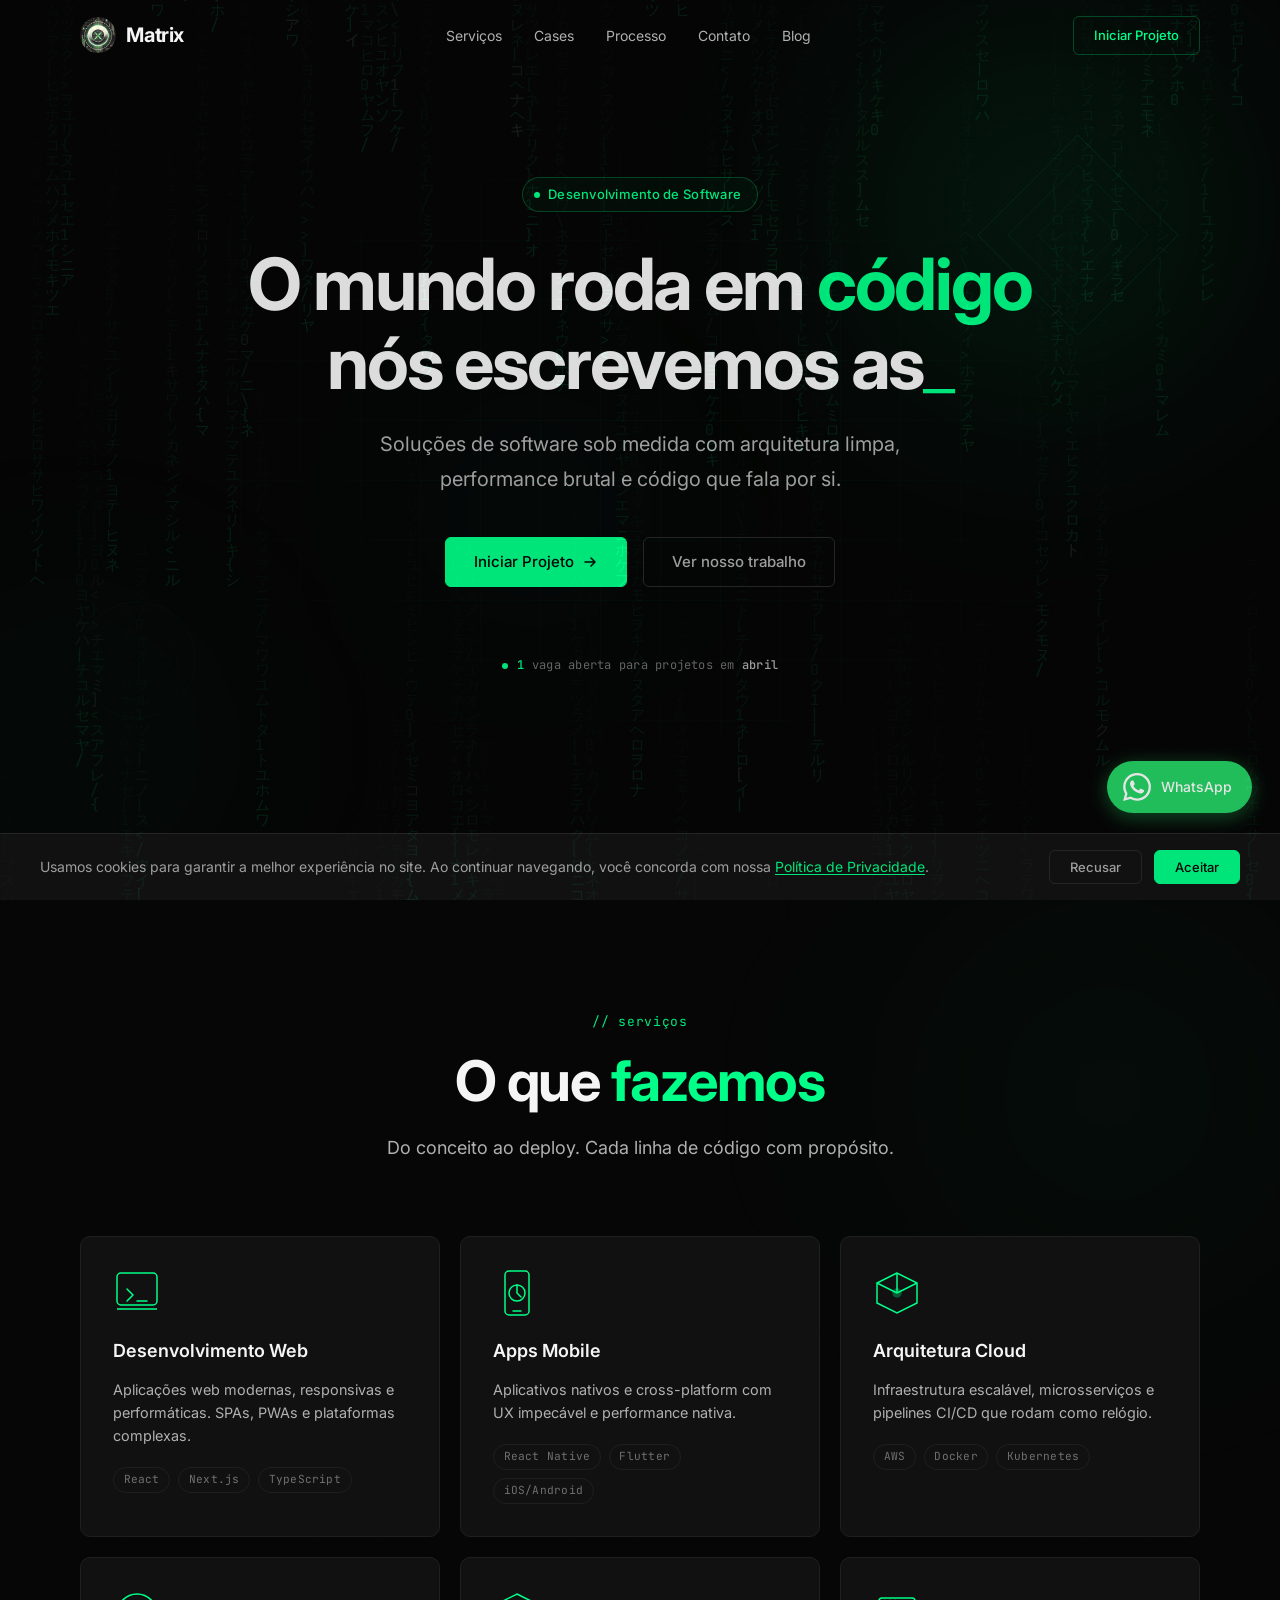
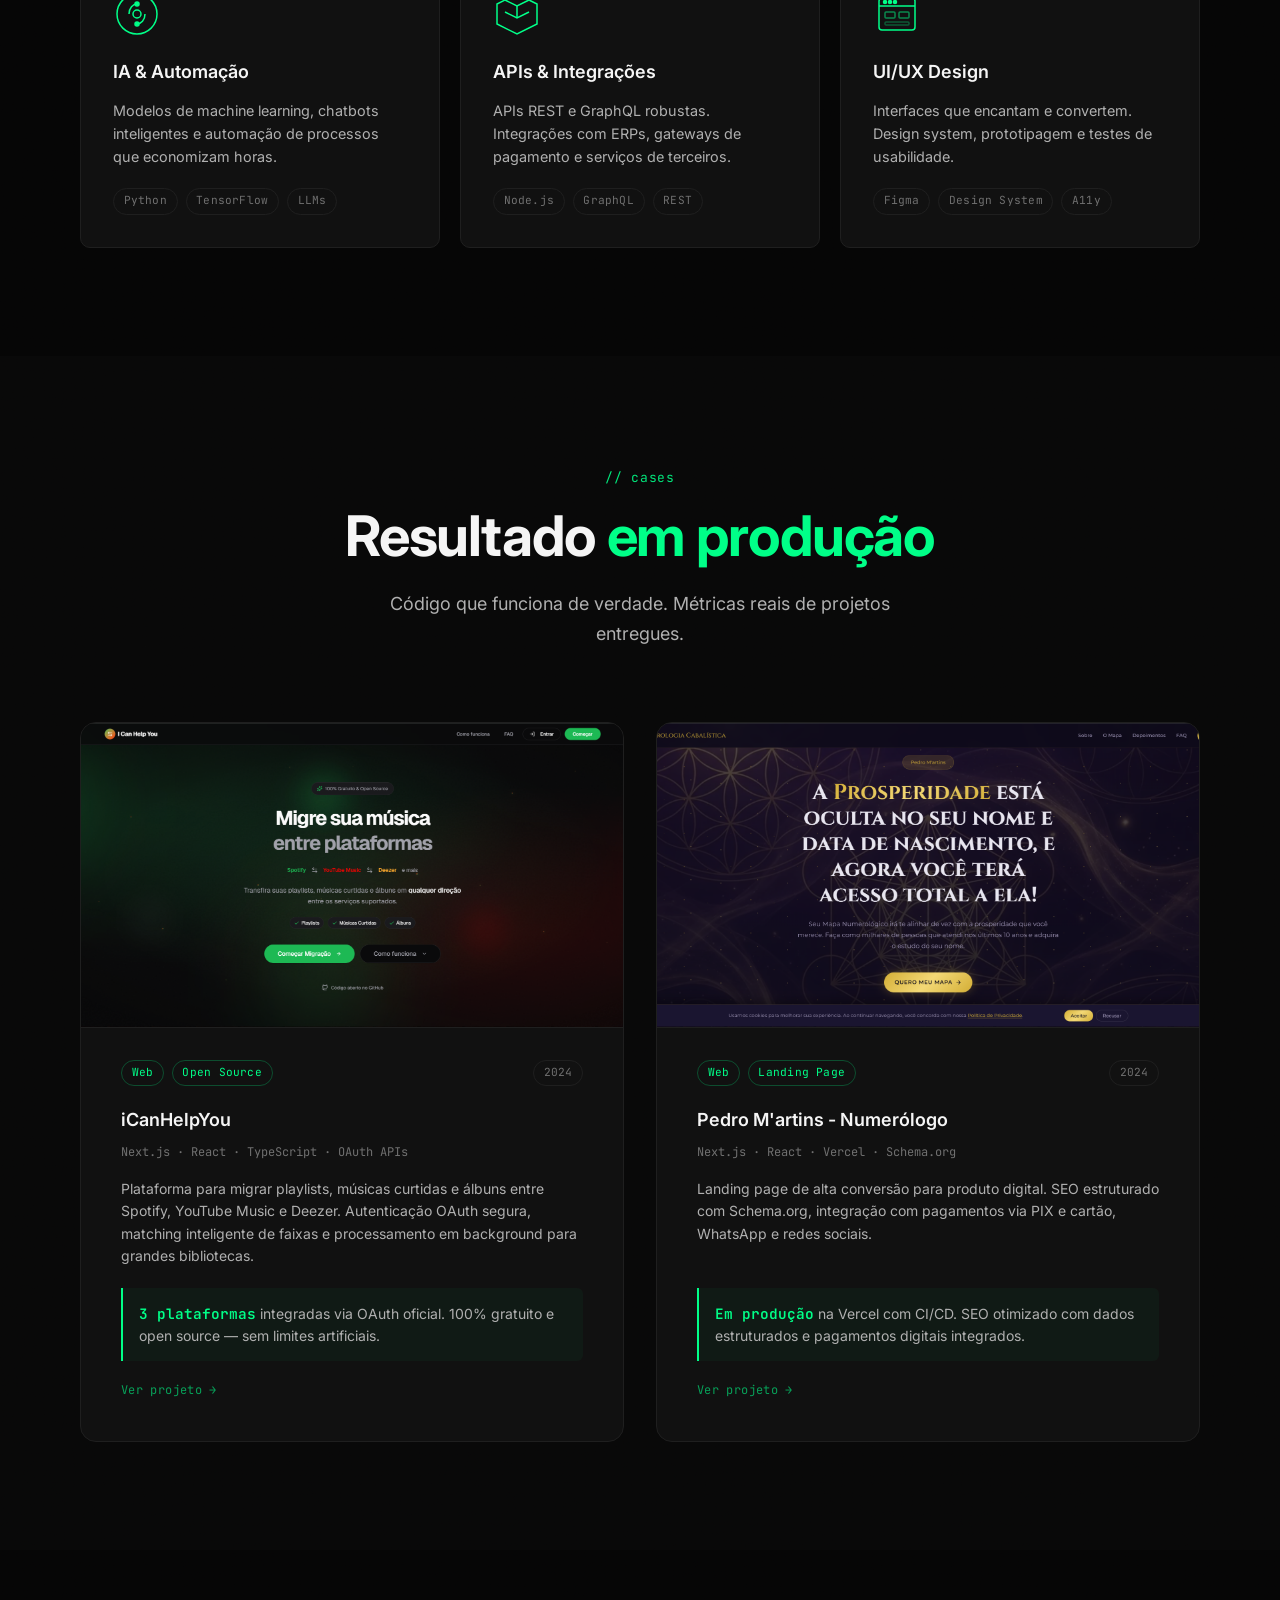
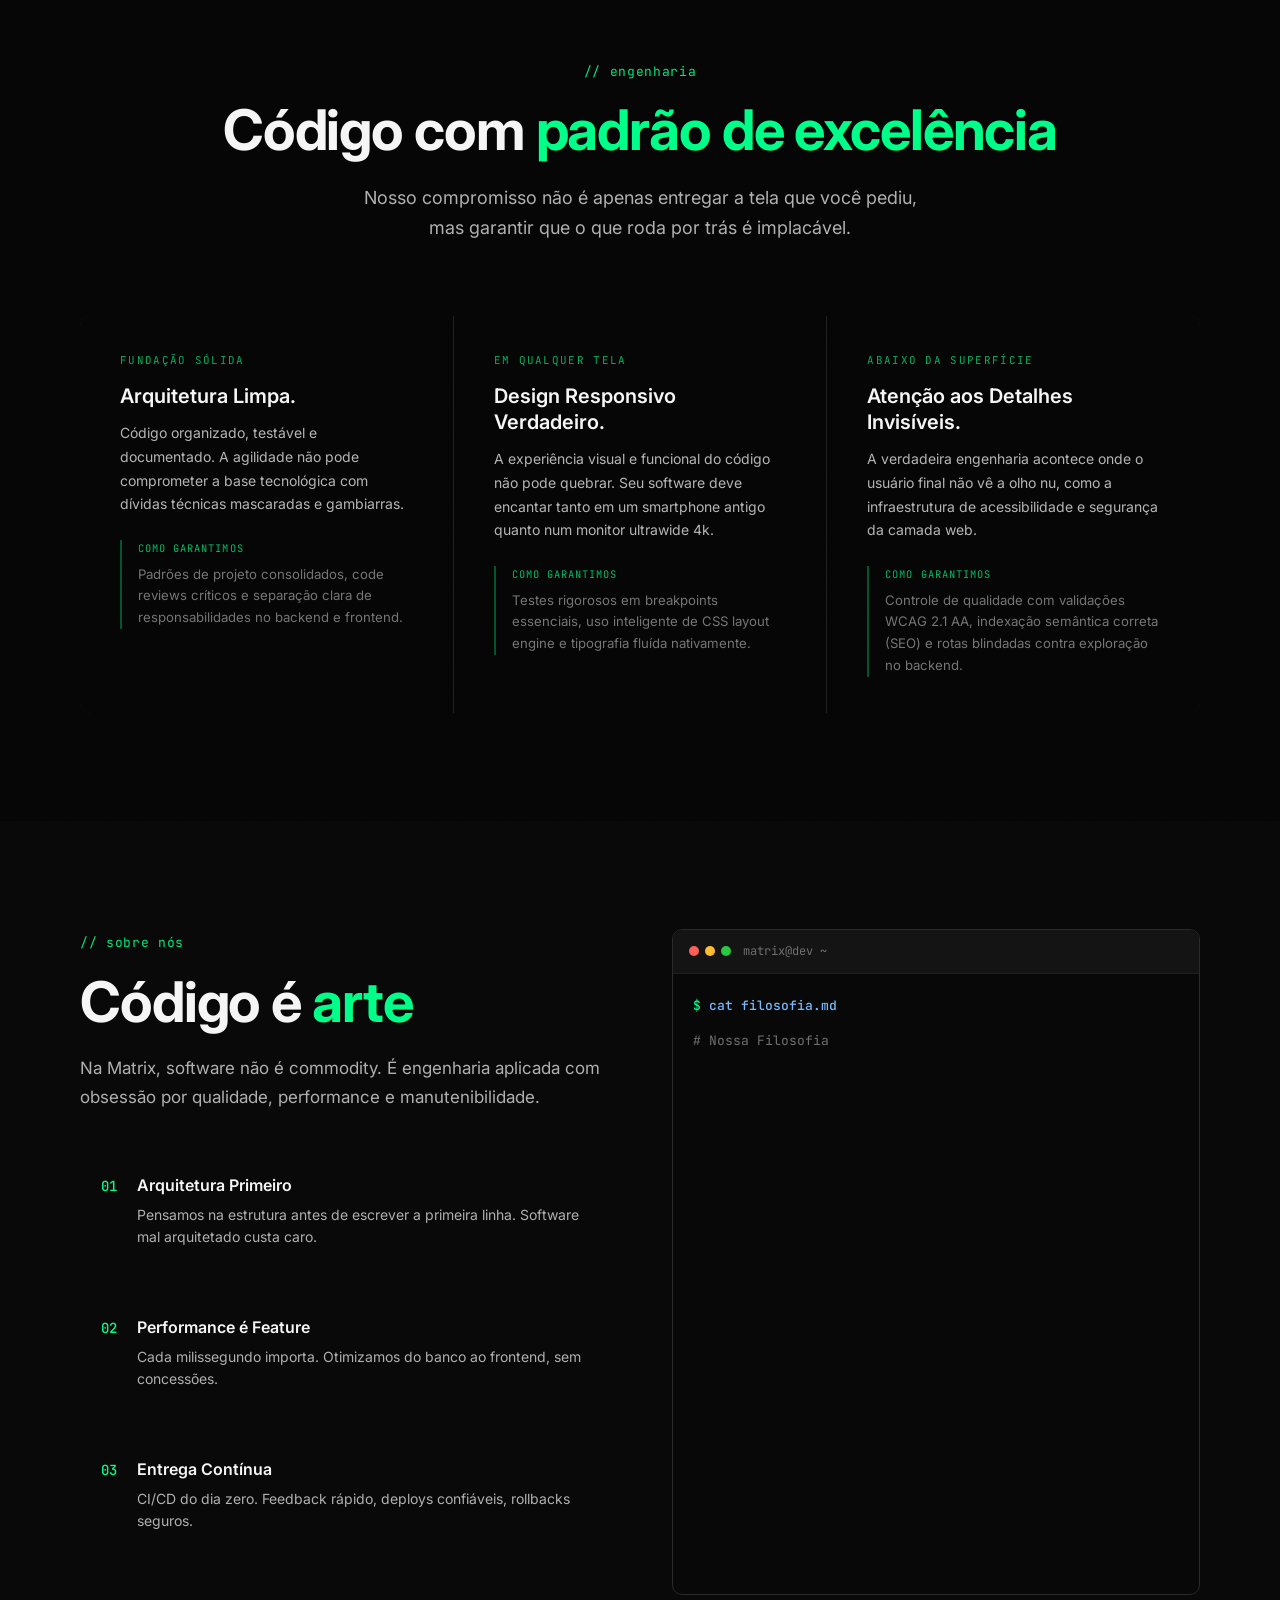
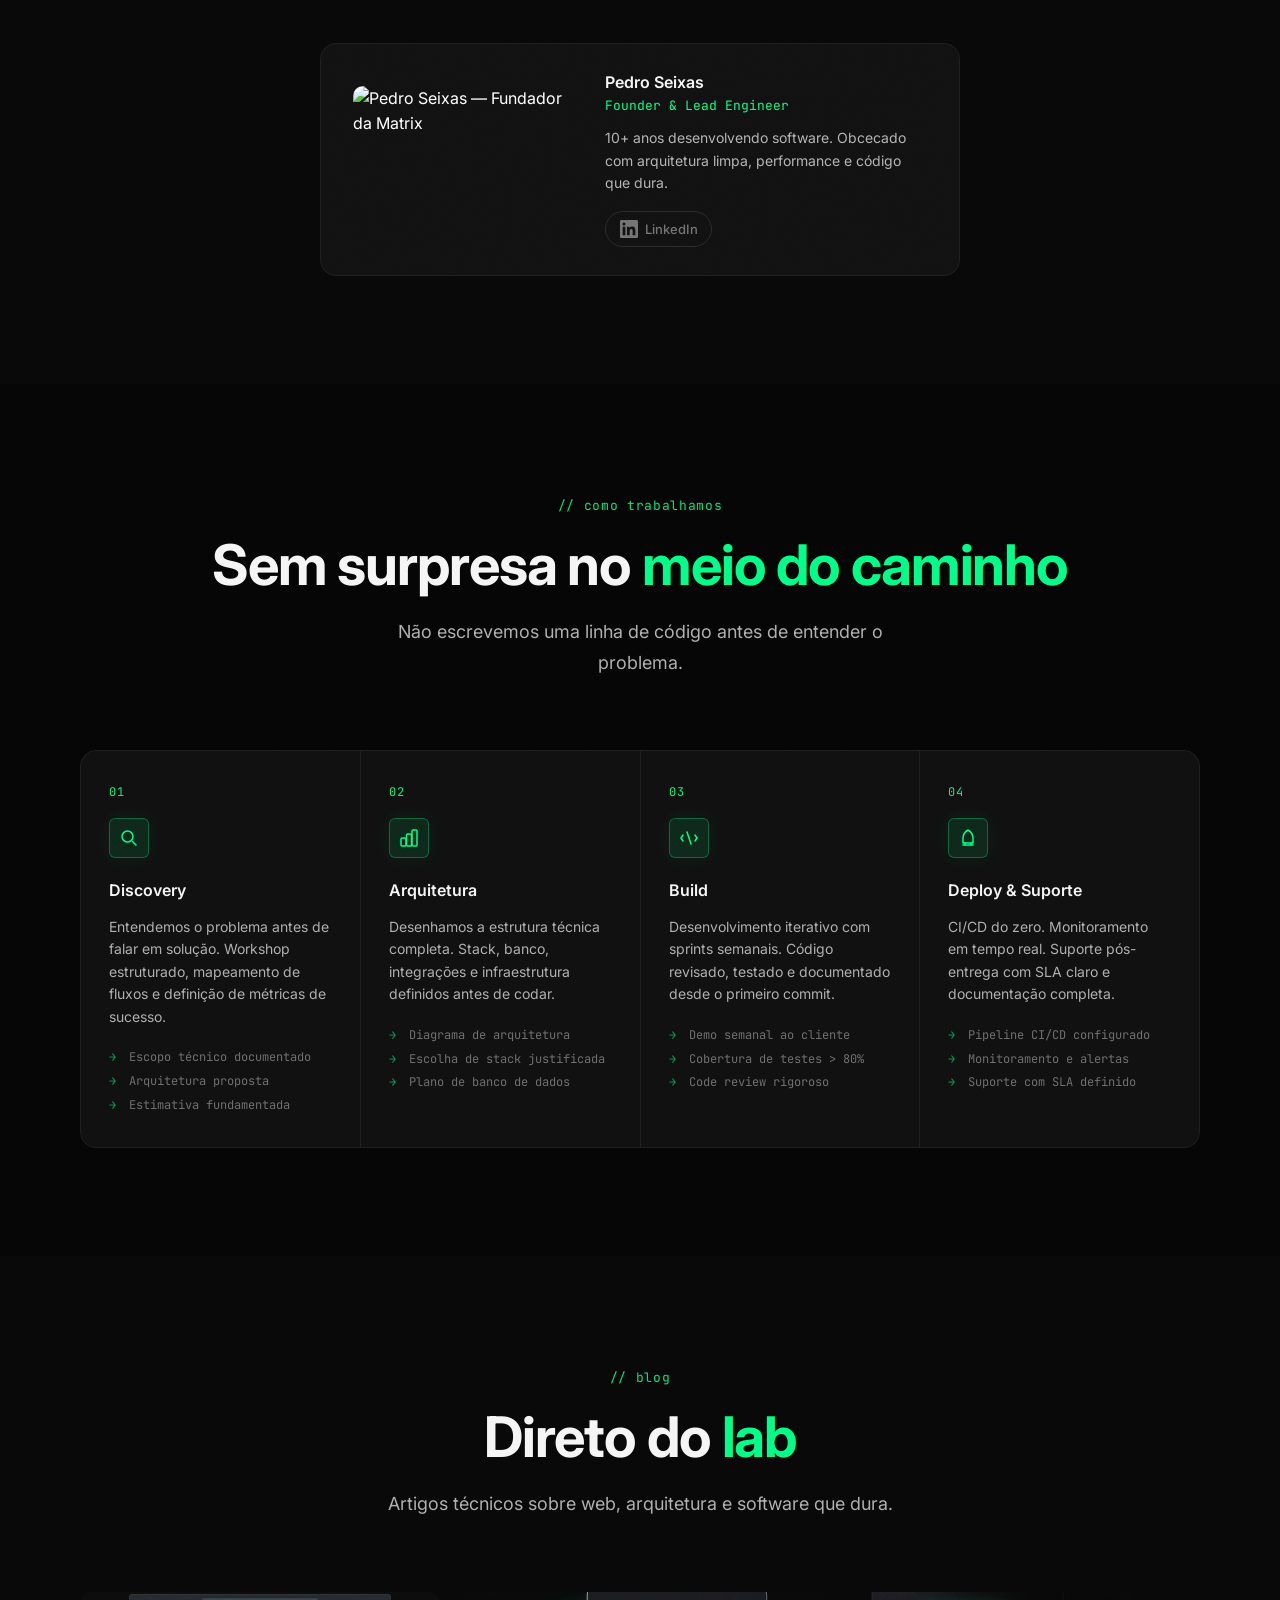
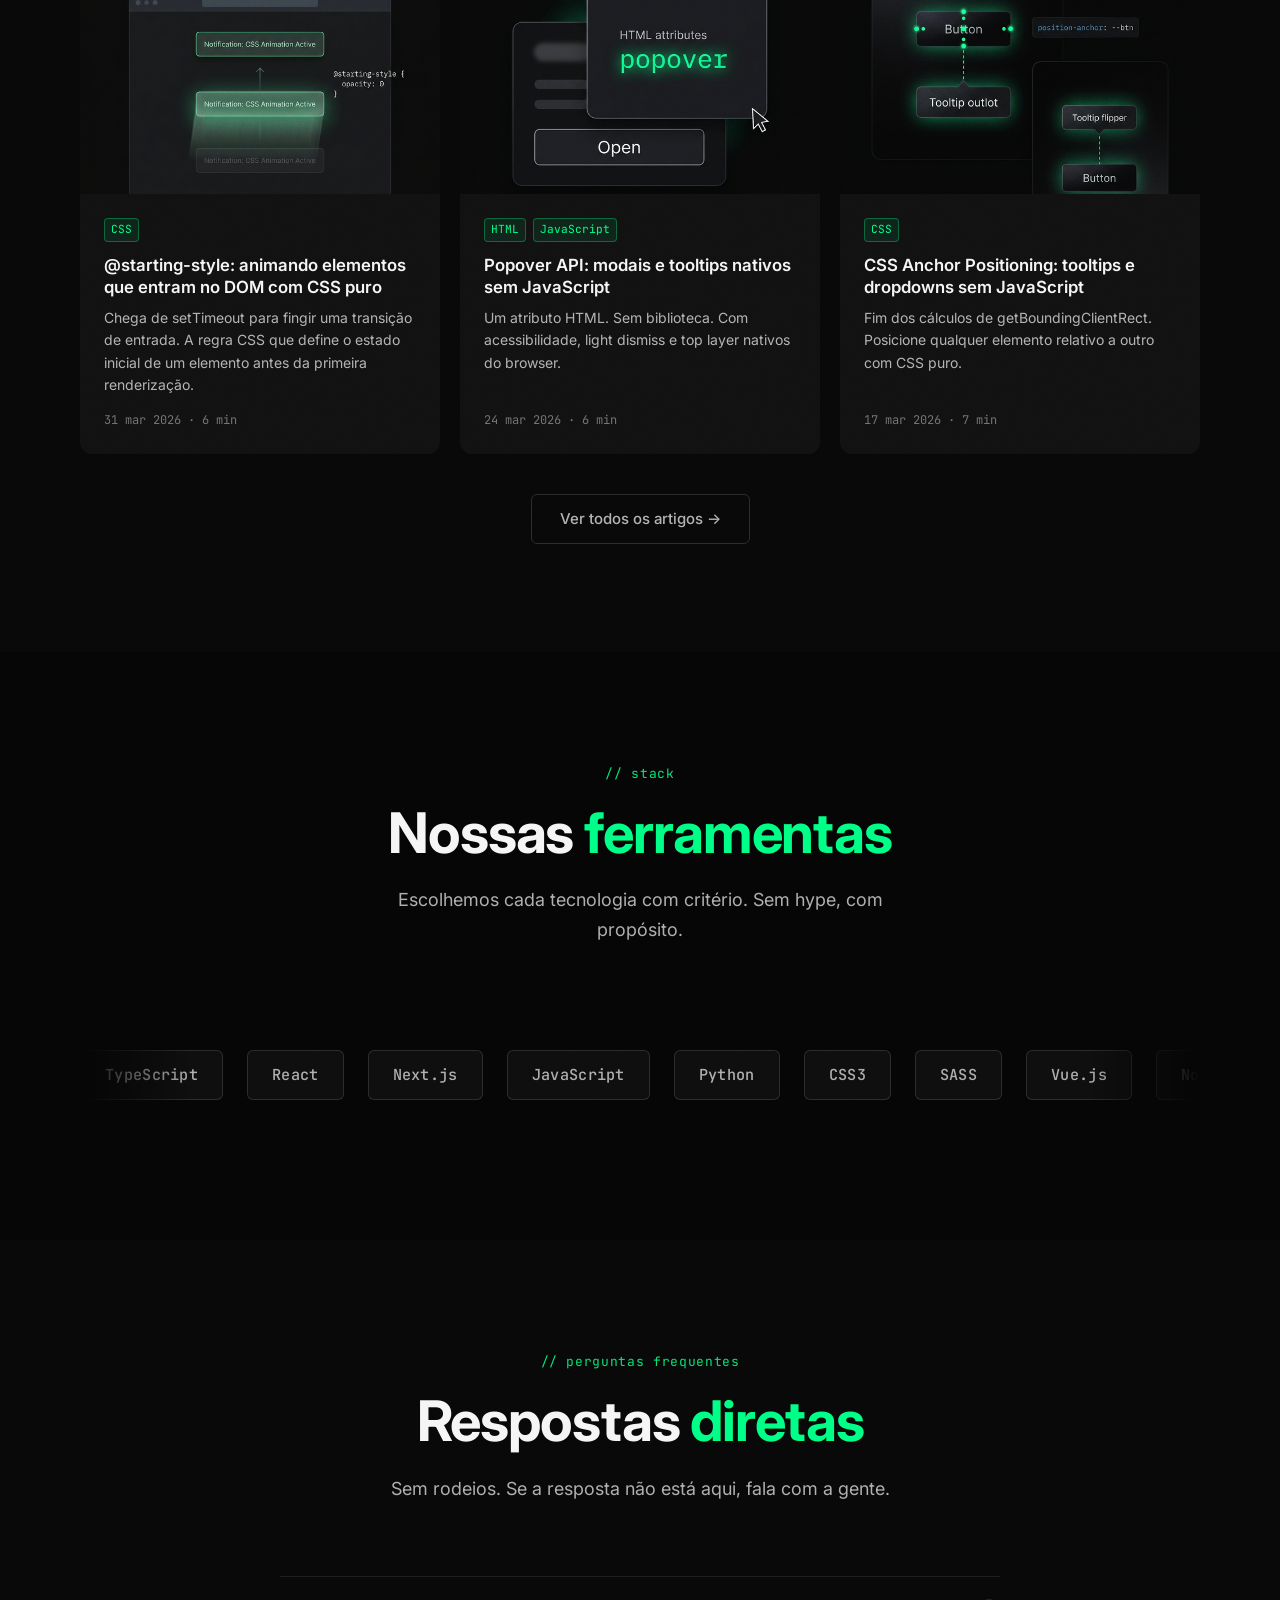
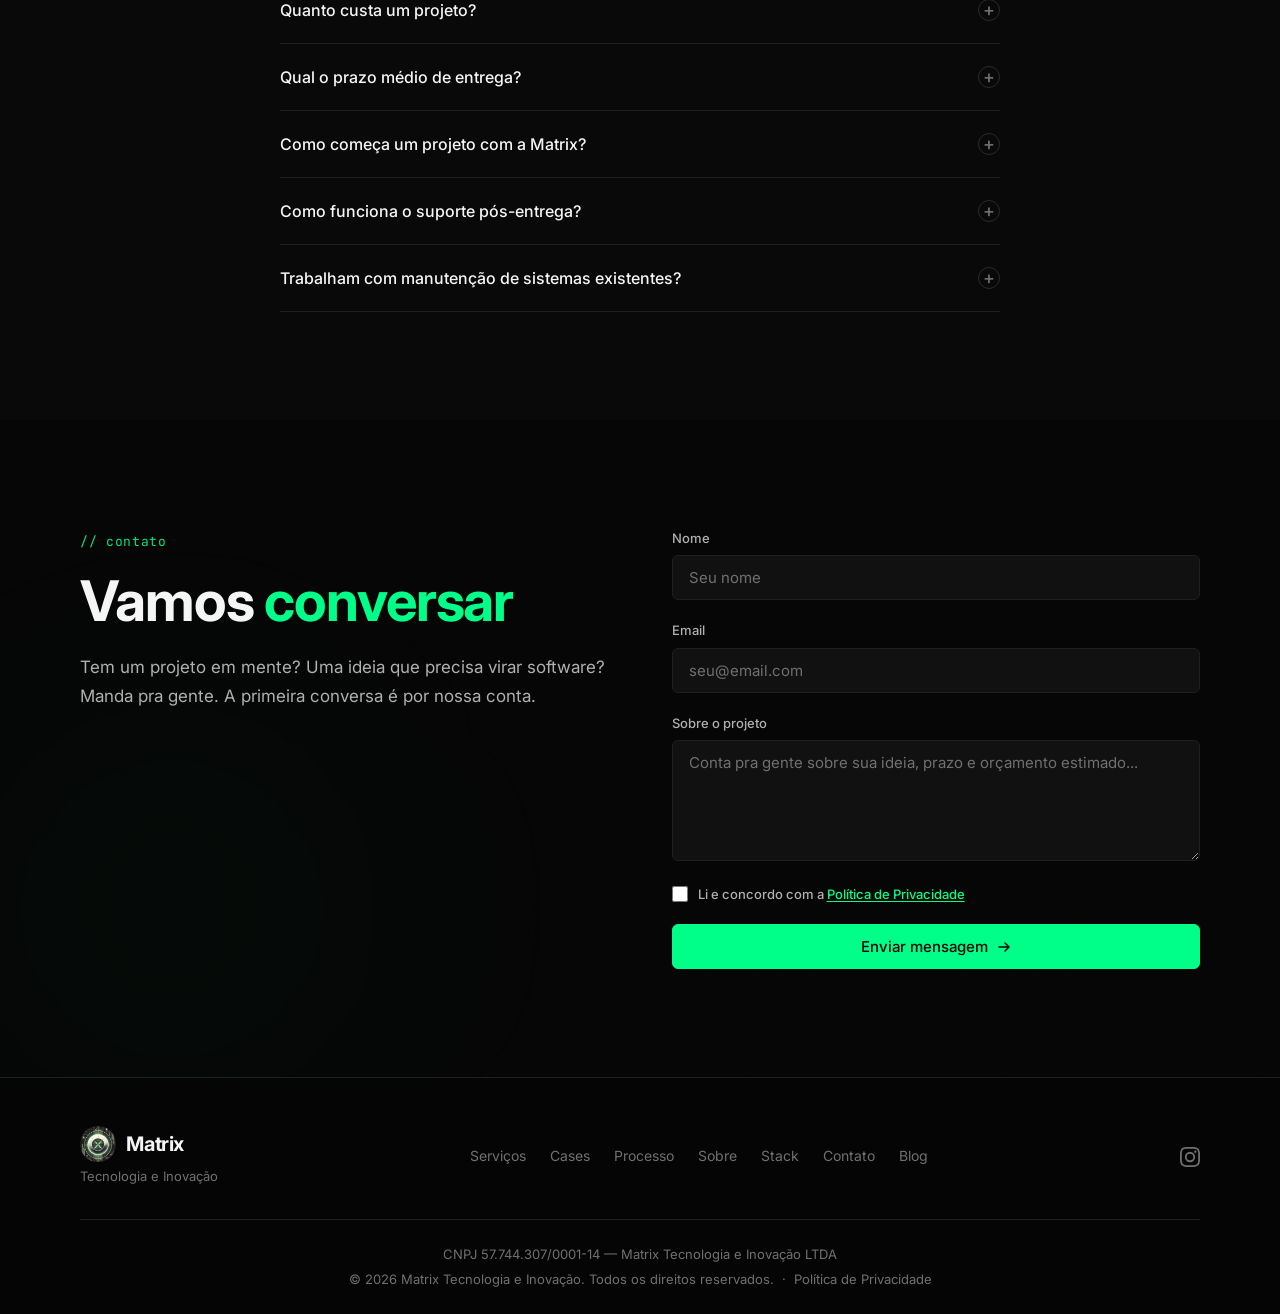
==== commit 295d12fe: "fix(seo): correct sitemap dates and frequencies, update engineering section" ====
--- a/index.html
+++ b/index.html
@@ -370,61 +370,51 @@
     </section>
 
     <!-- ═══════════════════════════════════════════════
-         PROBLEMAS QUE VOCÊ AINDA NÃO VIU
-         ═══════════════════════════════════════════════ -->
-    <section id="problemas" class="section">
+         GARANTIA MATRIX
+         ═══════════════════════════════════════════════ -->
+    <section id="engenharia" class="section">
         <div class="grain-overlay"></div>
         <div class="container">
             <div class="section-header">
-                <span class="section-tag">// antevisão</span>
-                <h2 class="section-title">Problemas que você <span class="accent-text">ainda não viu</span></h2>
+                <span class="section-tag">// engenharia</span>
+                <h2 class="section-title">Código com <span class="accent-text">padrão de excelência</span></h2>
                 <p class="section-desc">
-                    A maioria dos bugs críticos é previsível. A diferença é ter errado antes — e nunca repetir.
+                    Nosso compromisso não é apenas entregar a tela que você pediu, mas garantir que o que roda por trás
+                    é implacável.
                 </p>
             </div>
             <div class="problems-grid">
                 <div class="problem-card reveal">
-                    <div class="problem-when">No dia do lançamento</div>
-                    <h3>Seu servidor vai travar.</h3>
-                    <p>Tráfego real nunca é linear. Picos de 10× na hora errada derrubam sistemas que não foram pensados
-                        para isso.</p>
+                    <div class="problem-when">Fundação sólida</div>
+                    <h3>Arquitetura Limpa.</h3>
+                    <p>Código organizado, testável e documentado. A agilidade não pode comprometer a base tecnológica
+                        com dívidas técnicas mascaradas e gambiarras.</p>
                     <div class="problem-how">
-                        <span class="problem-how-label">Como prevenimos</span>
-                        Load testing antes do go-live, pool de conexões ajustado e queries indexadas desde o primeiro
-                        sprint.
+                        <span class="problem-how-label">Como garantimos</span>
+                        Padrões de projeto consolidados, code reviews críticos e separação clara de responsabilidades no
+                        backend e frontend.
                     </div>
                 </div>
                 <div class="problem-card reveal">
-                    <div class="problem-when">No mês 3 em produção</div>
-                    <h3>Alguém pode tentar acessar sua API.</h3>
-                    <p>Bots, scrapers e usuários mal-intencionados aparecem quando o produto ganha visibilidade. Rate
-                        limiting depois é tarde.</p>
+                    <div class="problem-when">Em qualquer tela</div>
+                    <h3>Design Responsivo Verdadeiro.</h3>
+                    <p>A experiência visual e funcional do código não pode quebrar. Seu software deve encantar tanto em
+                        um smartphone antigo quanto num monitor ultrawide 4k.</p>
                     <div class="problem-how">
-                        <span class="problem-how-label">Como prevenimos</span>
-                        Rate limiting, validação de schema e logs de auditoria implementados do dia zero. Segurança não
-                        é feature — é requisito.
+                        <span class="problem-how-label">Como garantimos</span>
+                        Testes rigorosos em breakpoints essenciais, uso inteligente de CSS layout engine e tipografia
+                        fluída nativamente.
                     </div>
                 </div>
                 <div class="problem-card reveal">
-                    <div class="problem-when">No ano 1</div>
-                    <h3>O dev que construiu vai sair.</h3>
-                    <p>Código sem documentação é código morto para a próxima equipe. Onboarding de meses significa
-                        dinheiro jogado fora.</p>
+                    <div class="problem-when">Abaixo da superfície</div>
+                    <h3>Atenção aos Detalhes Invisíveis.</h3>
+                    <p>A verdadeira engenharia acontece onde o usuário final não vê a olho nu, como a infraestrutura de
+                        acessibilidade e segurança da camada web.</p>
                     <div class="problem-how">
-                        <span class="problem-how-label">Como prevenimos</span>
-                        Arquitetura documentada, código auto-explicativo e ADRs (Architecture Decision Records) em cada
-                        entrega.
-                    </div>
-                </div>
-                <div class="problem-card reveal">
-                    <div class="problem-when">Na primeira auditoria</div>
-                    <h3>Sua acessibilidade vai reprovar.</h3>
-                    <p>LGPD, WCAG e requisitos de acessibilidade não são opcionais. Corrigir tudo depois custa entre 5×
-                        e 10× mais.</p>
-                    <div class="problem-how">
-                        <span class="problem-how-label">Como prevenimos</span>
-                        WCAG 2.1 AA desde o primeiro componente. Testes automatizados de acessibilidade no pipeline
-                        CI/CD.
+                        <span class="problem-how-label">Como garantimos</span>
+                        Controle de qualidade com validações WCAG 2.1 AA, indexação semântica correta (SEO) e rotas
+                        blindadas contra exploração no backend.
                     </div>
                 </div>
             </div>
--- a/css/style.css
+++ b/css/style.css
@@ -1473,7 +1473,7 @@
    ═══════════════════════════════════════════════ */
 .problems-grid {
     display: grid;
-    grid-template-columns: repeat(2, 1fr);
+    grid-template-columns: repeat(3, 1fr);
     gap: 1px;
     background: var(--border-subtle);
     border-radius: var(--radius-md);
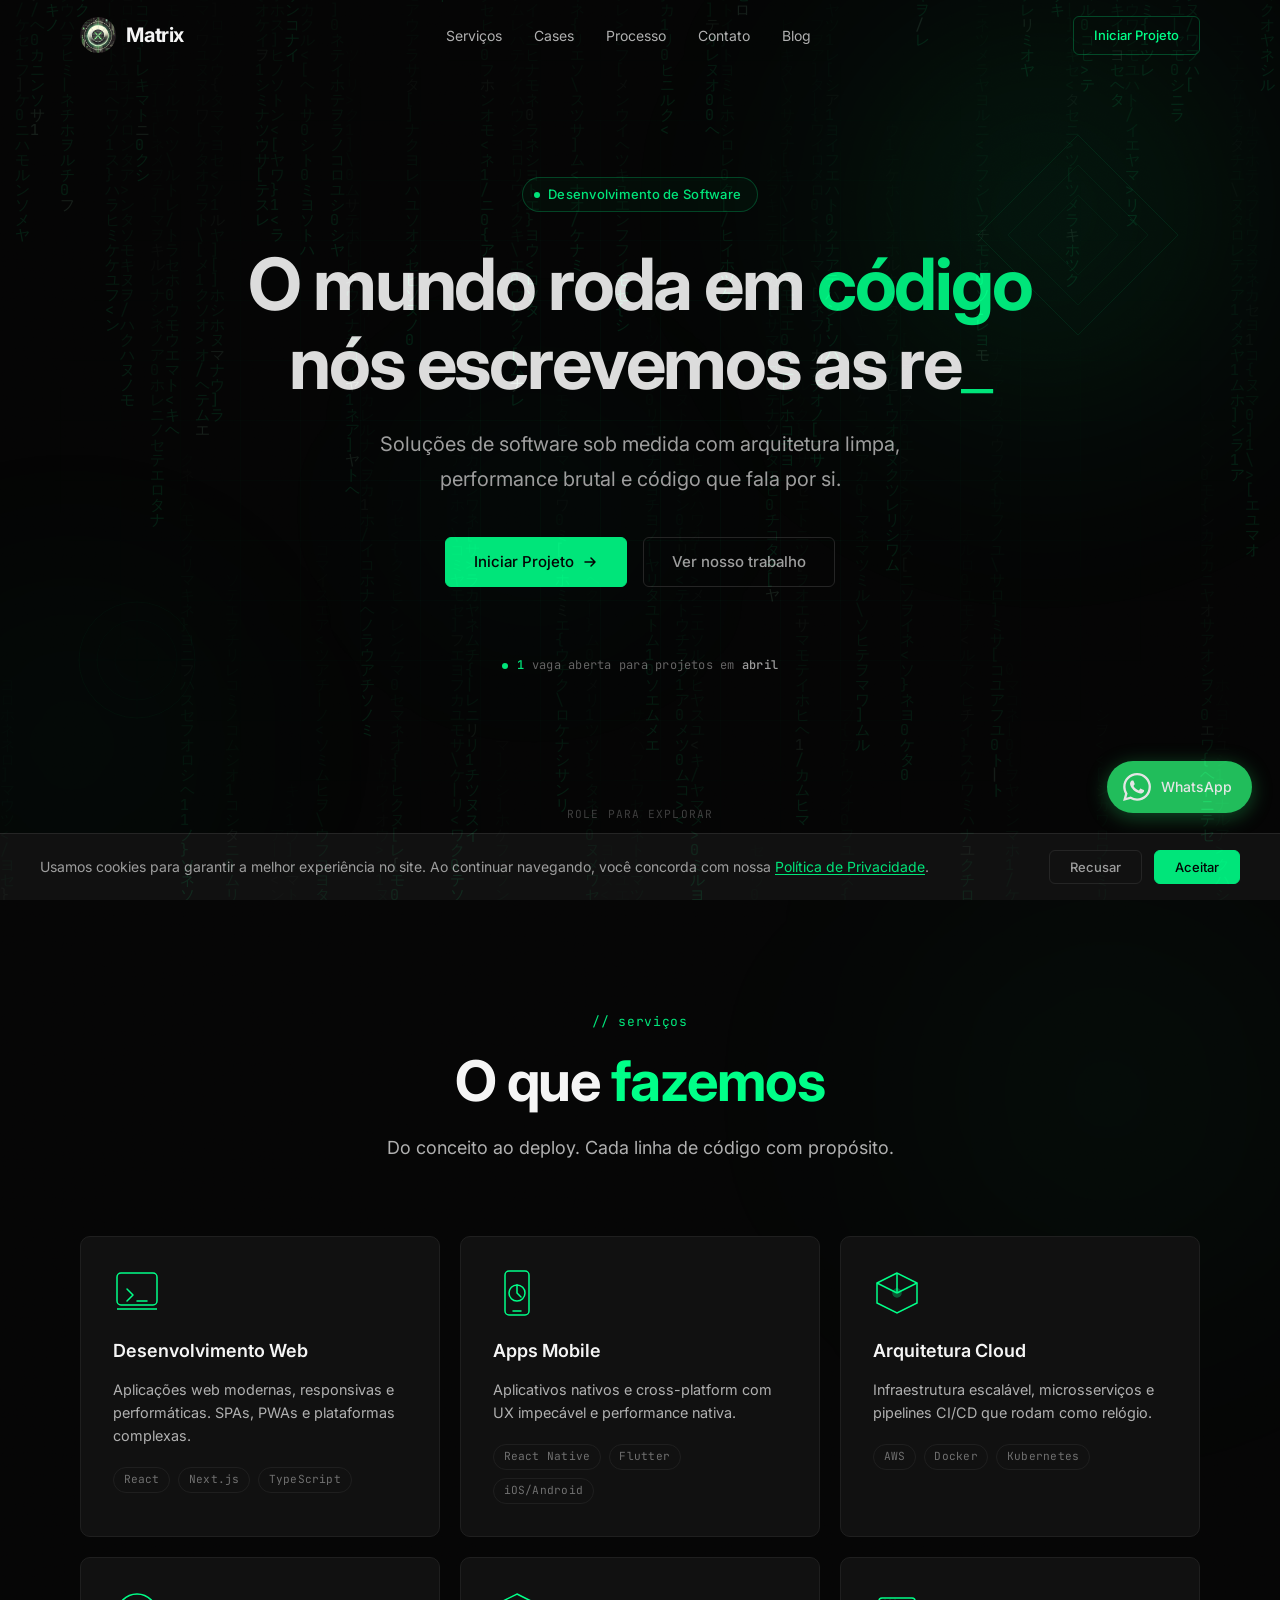
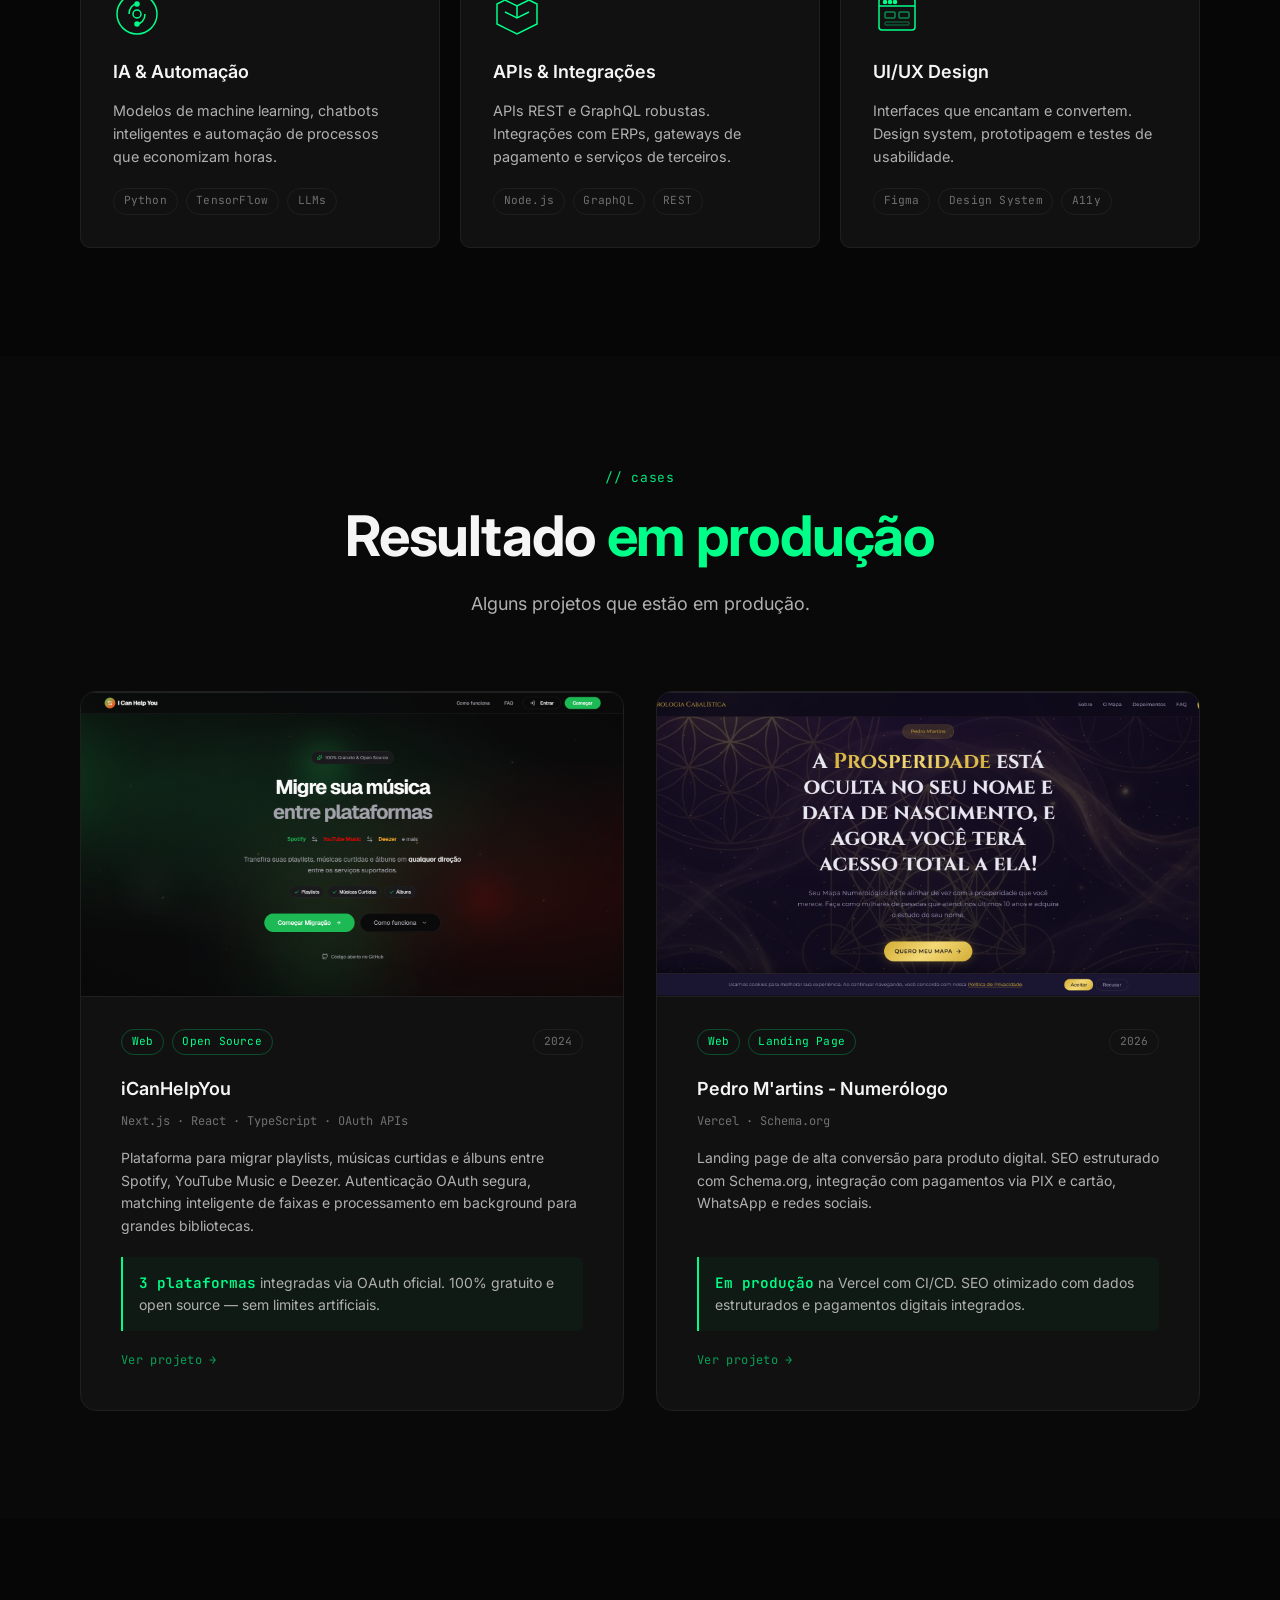
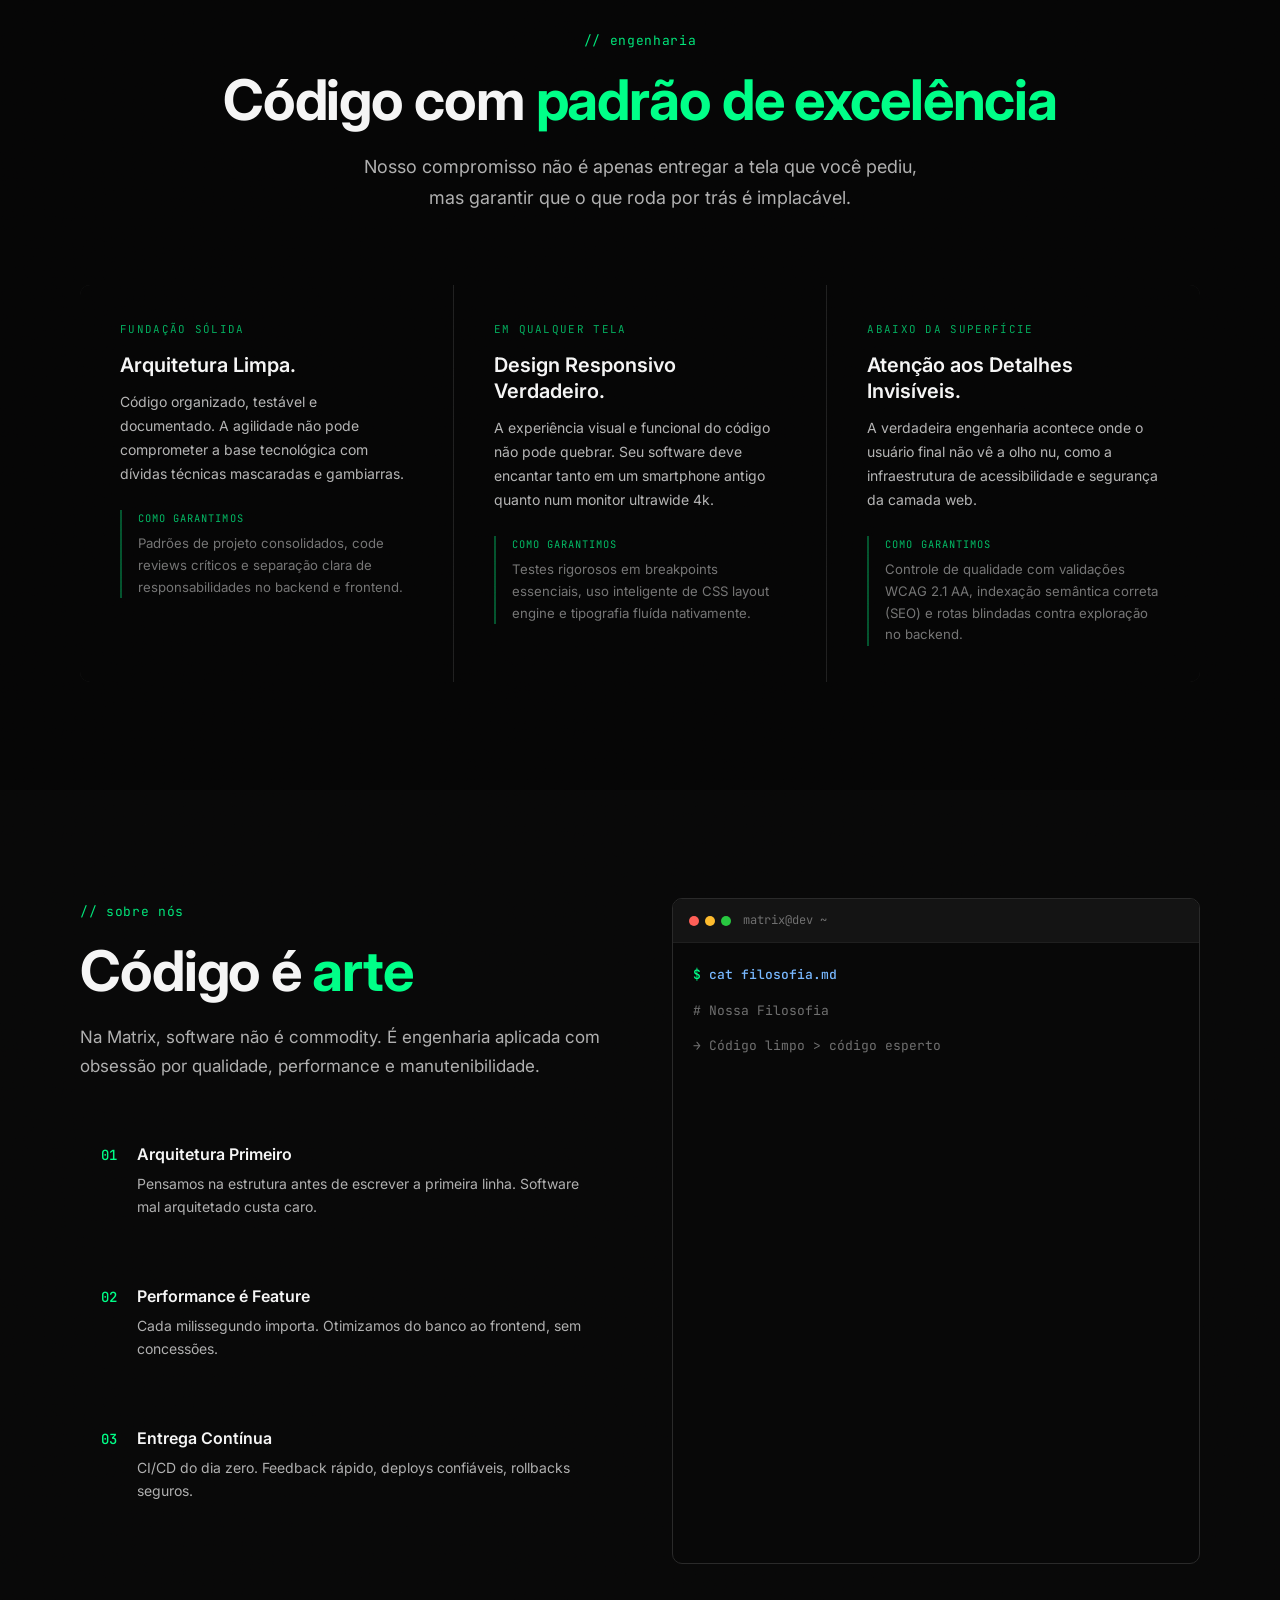
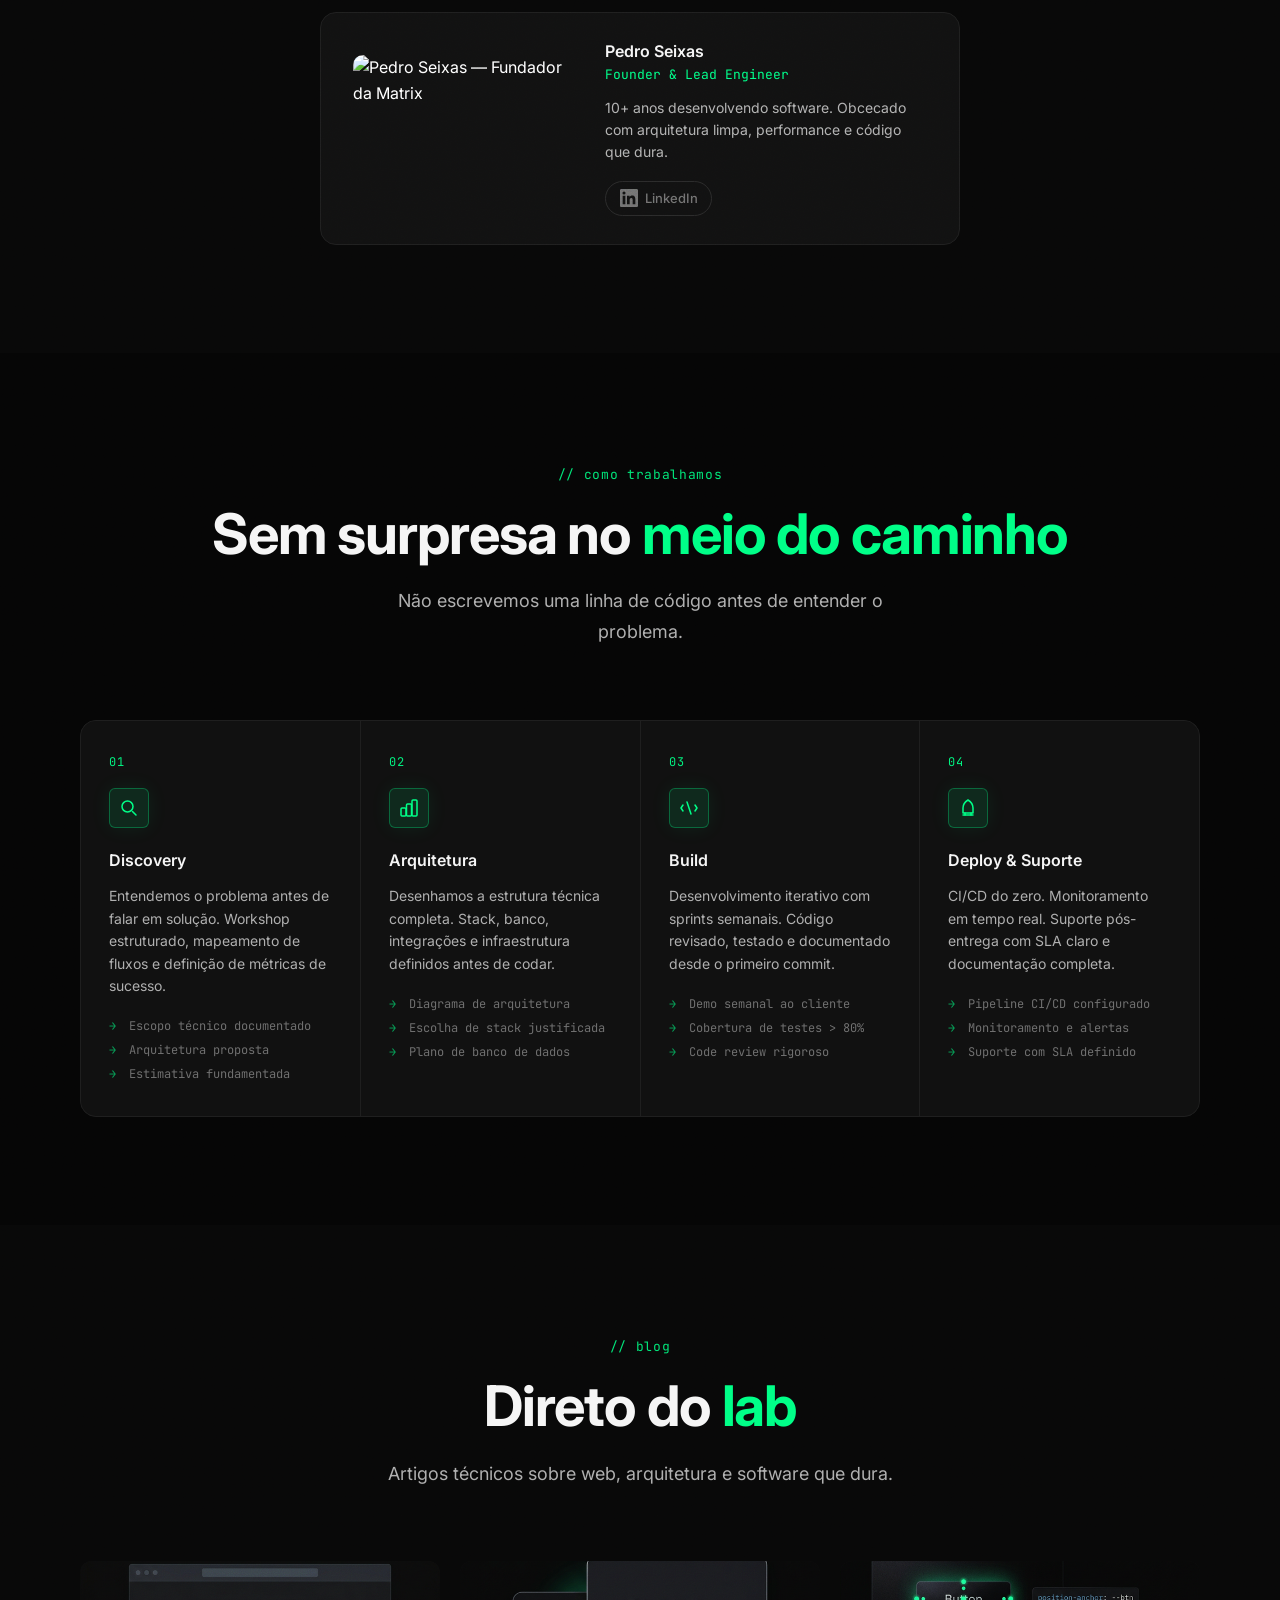
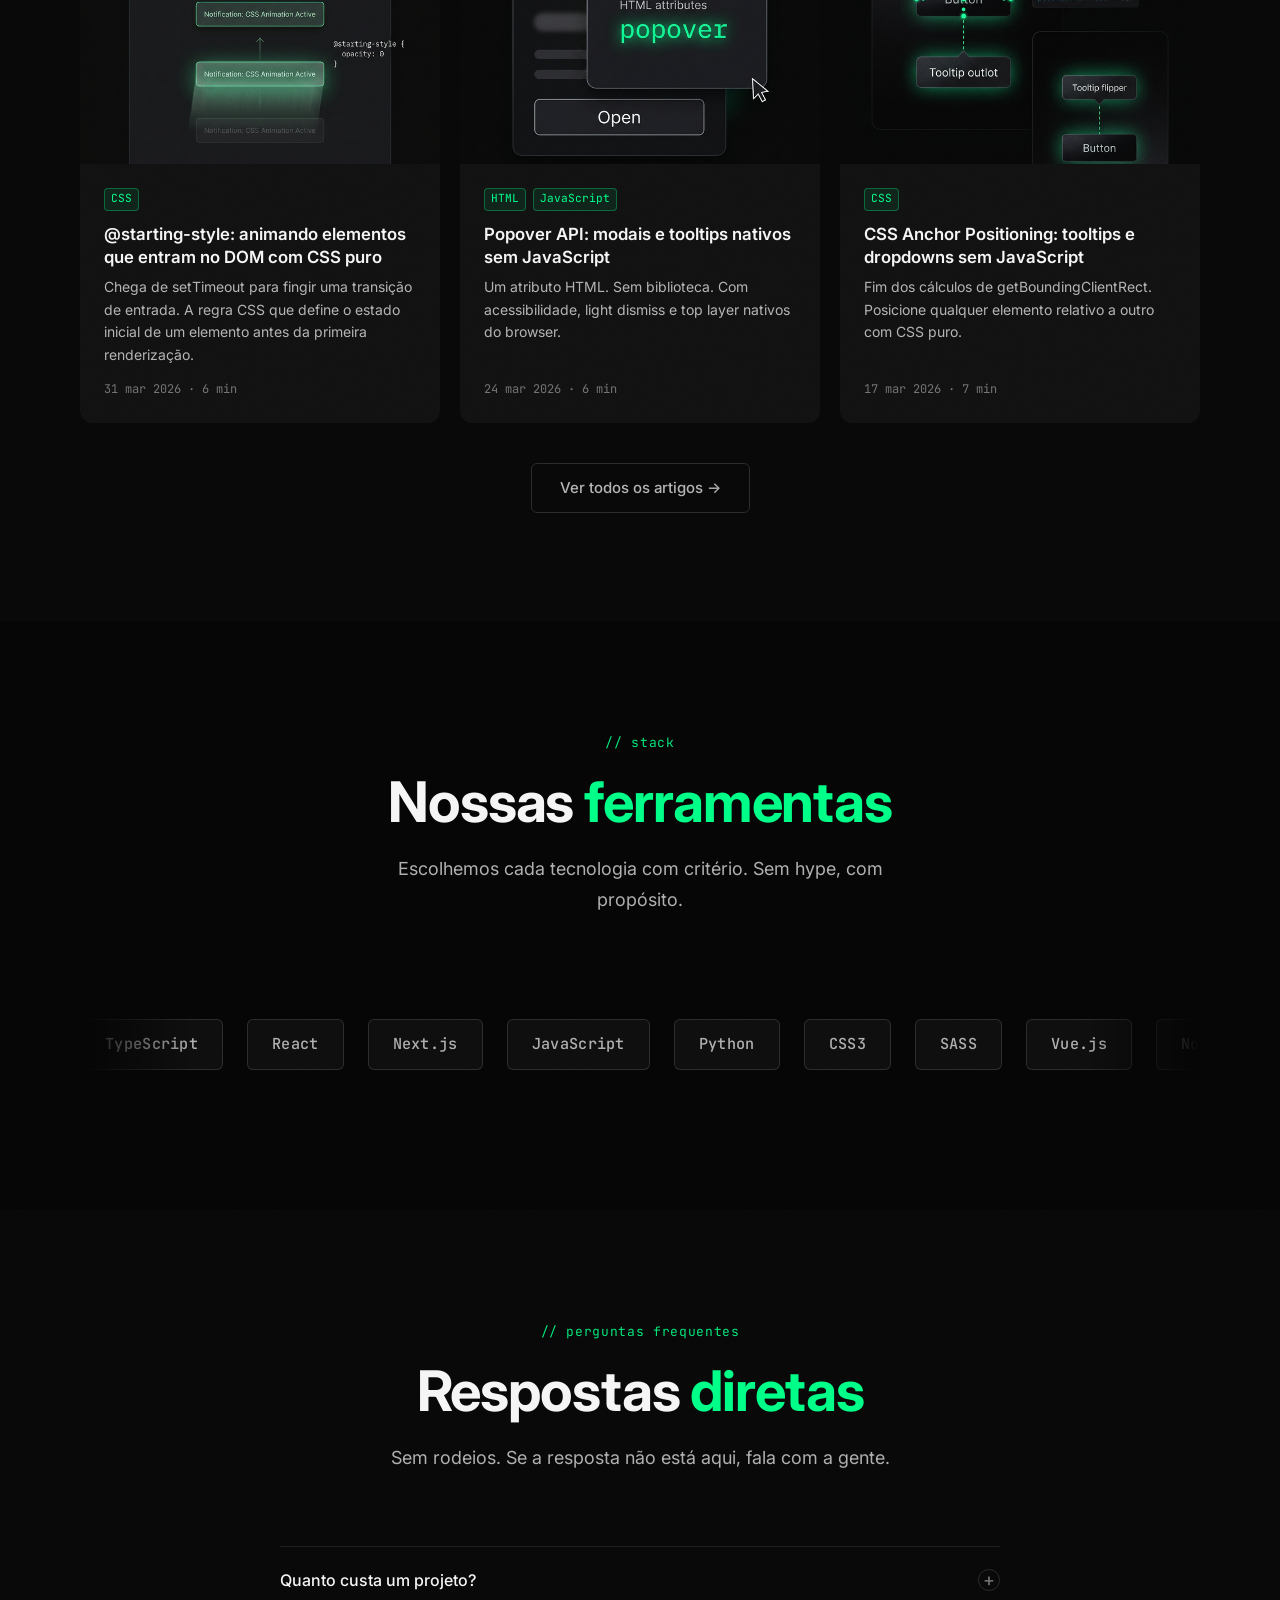
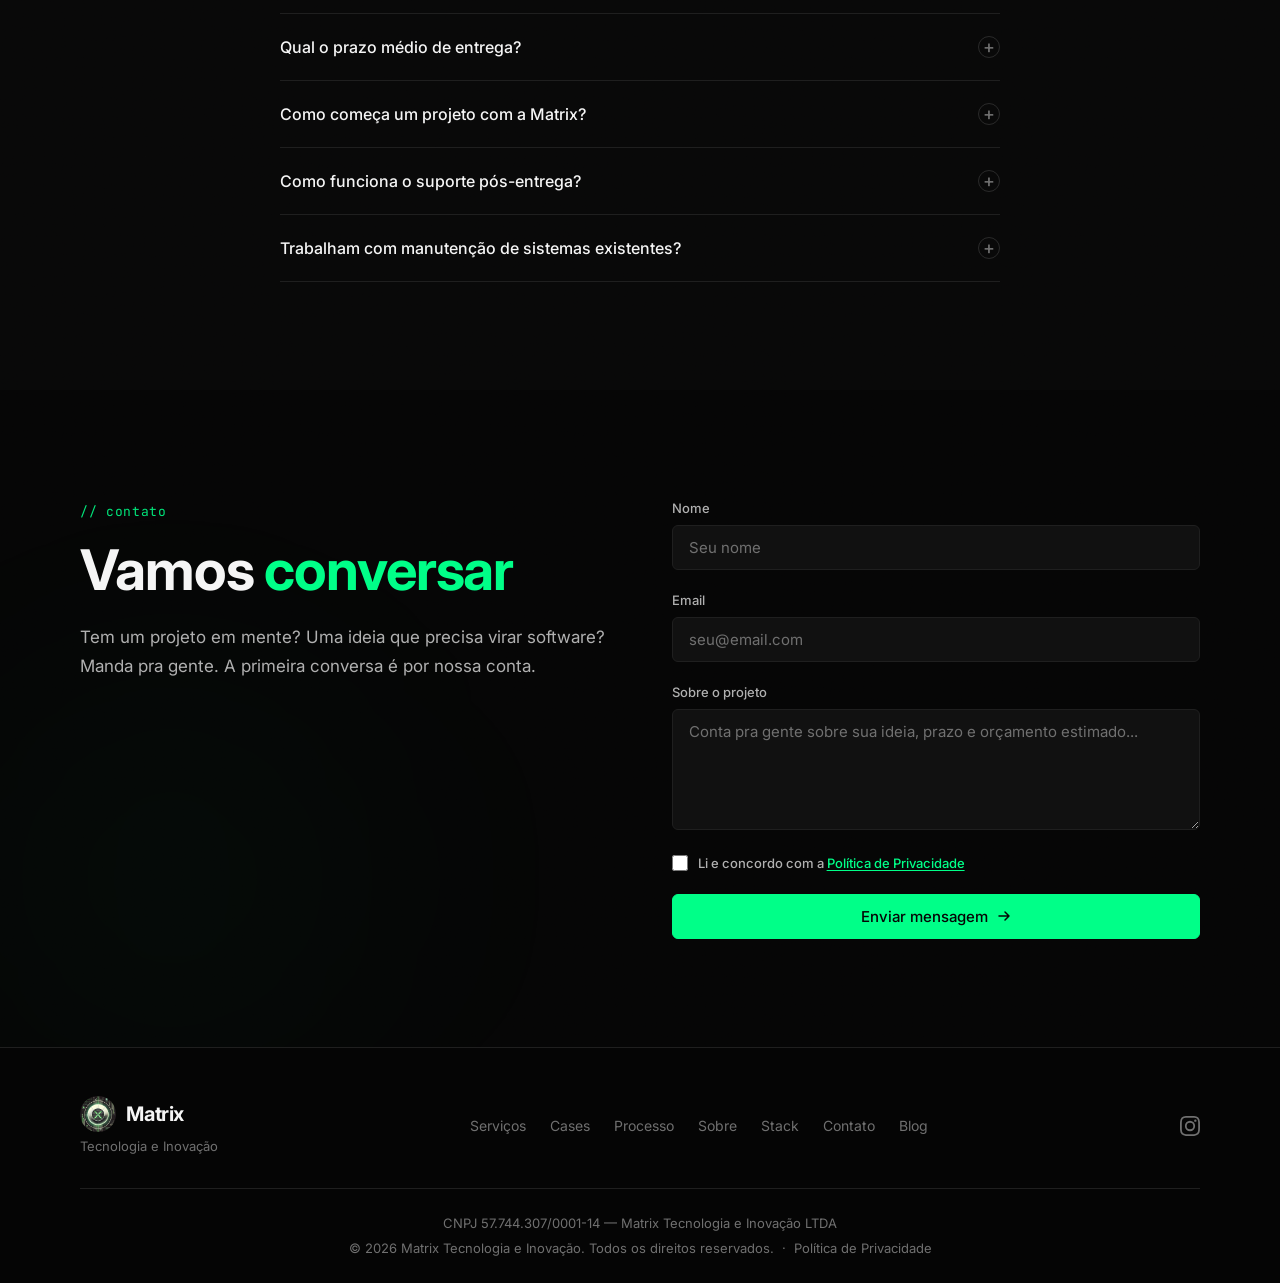
==== commit a228c6c9: "feat: including "role para explorar" in hero section" ====
--- a/index.html
+++ b/index.html
@@ -141,7 +141,7 @@
             <line x1="0" y1="60" x2="120" y2="60" stroke="currentColor" stroke-width="0.3" opacity="0.06" />
         </svg>
 
-        <div class="hero-content" id="main-content">
+        <div class="hero-content">
             <div class="hero-badge">
                 <span class="badge-dot"></span>
                 Desenvolvimento de Software
@@ -170,6 +170,13 @@
                     <strong>abril</strong></span>
             </div>
         </div>
+
+        <div class="hero-scroll-hint" aria-hidden="true">
+            <span class="scroll-text">Role para explorar</span>
+            <div class="scroll-mouse">
+                <div class="scroll-wheel"></div>
+            </div>
+        </div>
     </section>
 
     <!-- ═══════════════════════════════════════════════
@@ -310,7 +317,7 @@
                 <span class="section-tag">// cases</span>
                 <h2 class="section-title">Resultado <span class="accent-text">em produção</span></h2>
                 <p class="section-desc">
-                    Código que funciona de verdade. Métricas reais de projetos entregues.
+                    Alguns projetos que estão em produção.
                 </p>
             </div>
             <div class="cases-grid">
@@ -348,10 +355,10 @@
                         <div class="case-tags">
                             <span class="case-tag">Web</span>
                             <span class="case-tag">Landing Page</span>
-                            <span class="case-tag case-tag--date">2024</span>
+                            <span class="case-tag case-tag--date">2026</span>
                         </div>
                         <h3 class="case-title">Pedro M'artins - Numerólogo</h3>
-                        <p class="case-stack">Next.js · React · Vercel · Schema.org</p>
+                        <p class="case-stack">Vercel · Schema.org</p>
                         <p class="case-desc">Landing page de alta conversão para produto digital. SEO estruturado com
                             Schema.org, integração com pagamentos via PIX e cartão, WhatsApp e redes sociais.</p>
                         <div class="case-result">
--- a/css/style.css
+++ b/css/style.css
@@ -569,6 +569,88 @@
     max-width: 560px;
     margin: 0 auto;
     line-height: 1.7;
+}
+
+.section-tag,
+.service-tags span,
+.case-tag {
+    cursor: default;
+}
+
+/* ─── Hero Additions ─────────────────────────── */
+.hero-availability {
+    display: flex;
+    align-items: center;
+    justify-content: center;
+    gap: 0.6rem;
+    font-size: 0.8125rem;
+    color: var(--text-secondary);
+    margin-top: -1.5rem; /* Puxar para cima para colar nas ações se necessário */
+    position: relative;
+    z-index: 2;
+}
+
+.availability-dot {
+    width: 6px;
+    height: 6px;
+    border-radius: 50%;
+    background: var(--accent);
+    animation: pulse-dot 2s ease-in-out infinite;
+}
+
+/* ─── Scroll Hint ────────────────────────────── */
+.hero-scroll-hint {
+    position: absolute;
+    bottom: 2rem;
+    left: 50%;
+    transform: translateX(-50%);
+    display: flex;
+    flex-direction: column;
+    align-items: center;
+    gap: 0.75rem;
+    z-index: 20;
+    opacity: 0.6;
+    transition: opacity var(--duration-normal) var(--ease-out);
+    pointer-events: none;
+}
+
+.hero-scroll-hint:hover {
+    opacity: 1;
+}
+
+.scroll-text {
+    font-family: var(--font-mono);
+    font-size: 0.7rem;
+    color: var(--text-muted);
+    letter-spacing: 0.1em;
+    text-transform: uppercase;
+}
+
+.scroll-mouse {
+    width: 20px;
+    height: 32px;
+    border: 1.5px solid var(--text-muted);
+    border-radius: 12px;
+    position: relative;
+}
+
+.scroll-wheel {
+    width: 2px;
+    height: 6px;
+    background: var(--accent);
+    position: absolute;
+    top: 6px;
+    left: 50%;
+    transform: translateX(-50%);
+    border-radius: 1px;
+    animation: scroll-wheel 2s ease-in-out infinite;
+}
+
+@keyframes scroll-wheel {
+    0% { transform: translate(-50%, 0); opacity: 0; }
+    20% { opacity: 1; }
+    80% { transform: translate(-50%, 12px); opacity: 0; }
+    100% { opacity: 0; }
 }
 
 /* ═══════════════════════════════════════════════
